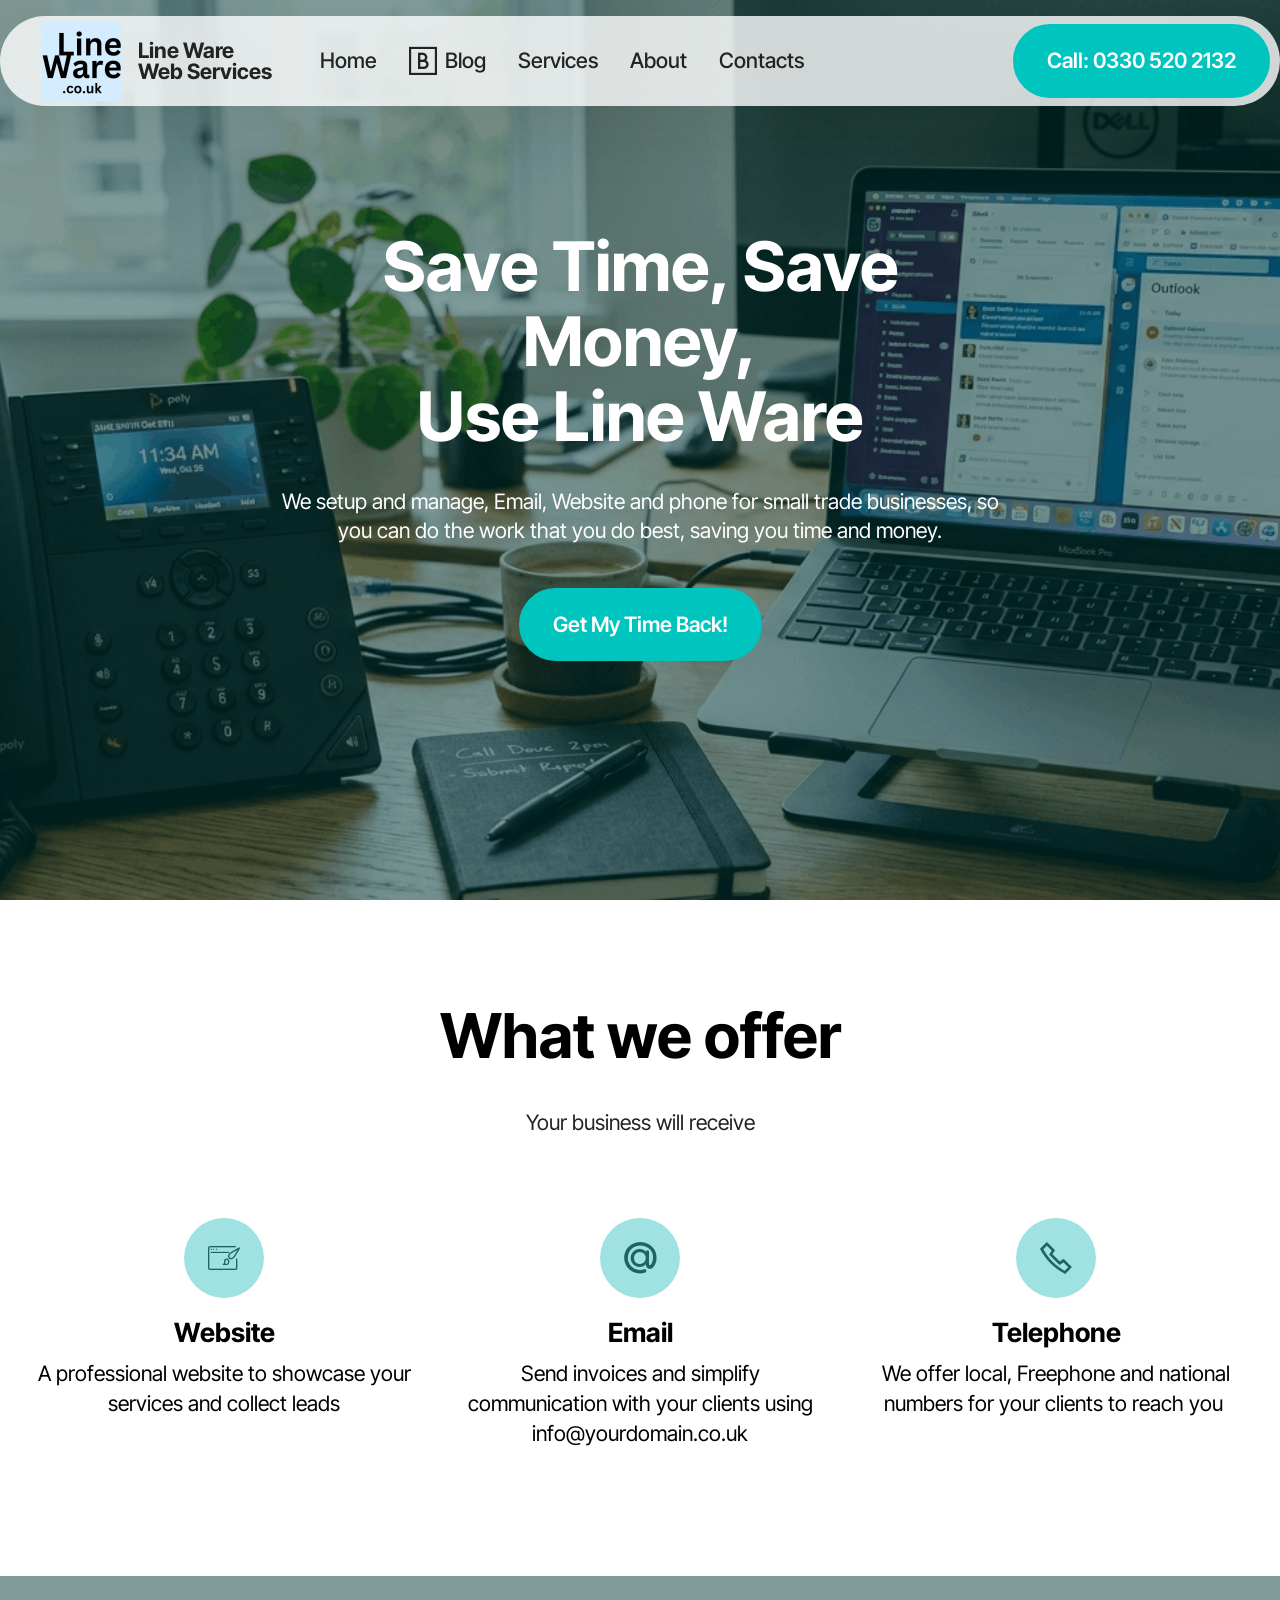
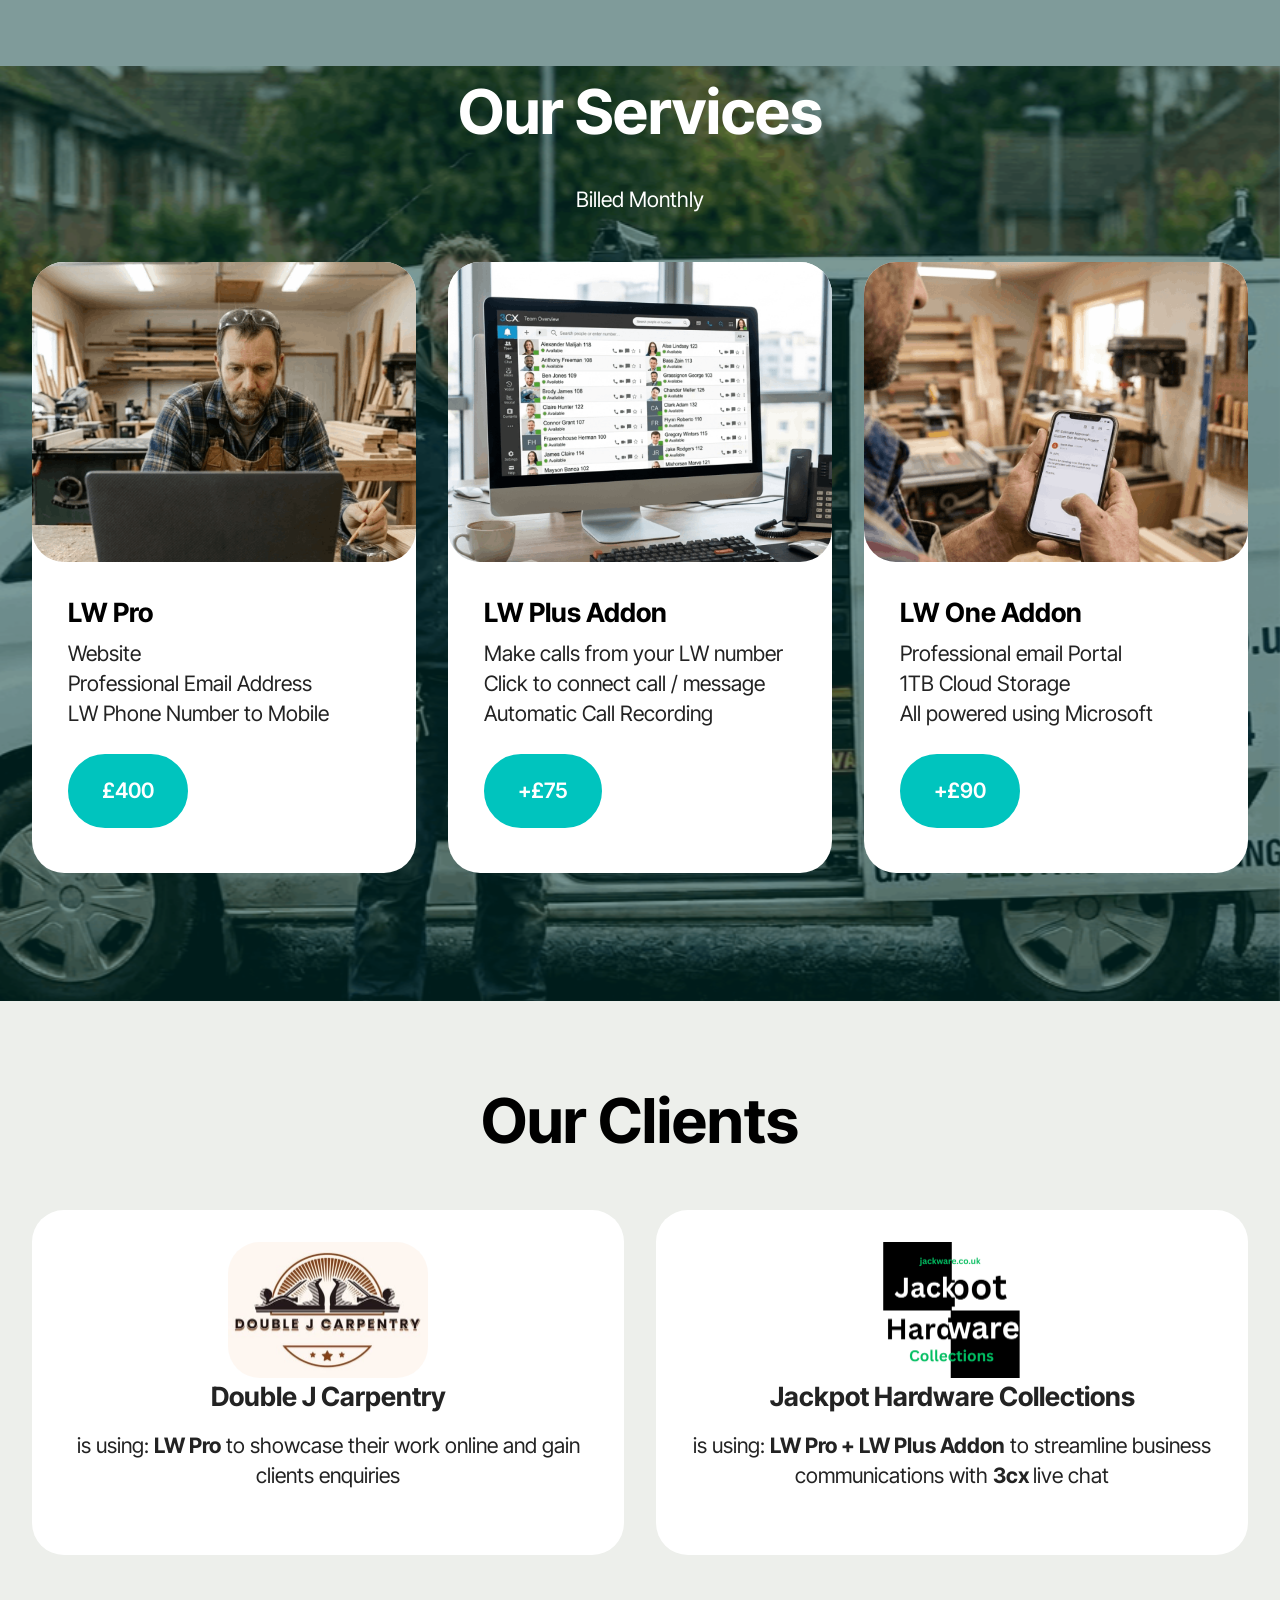
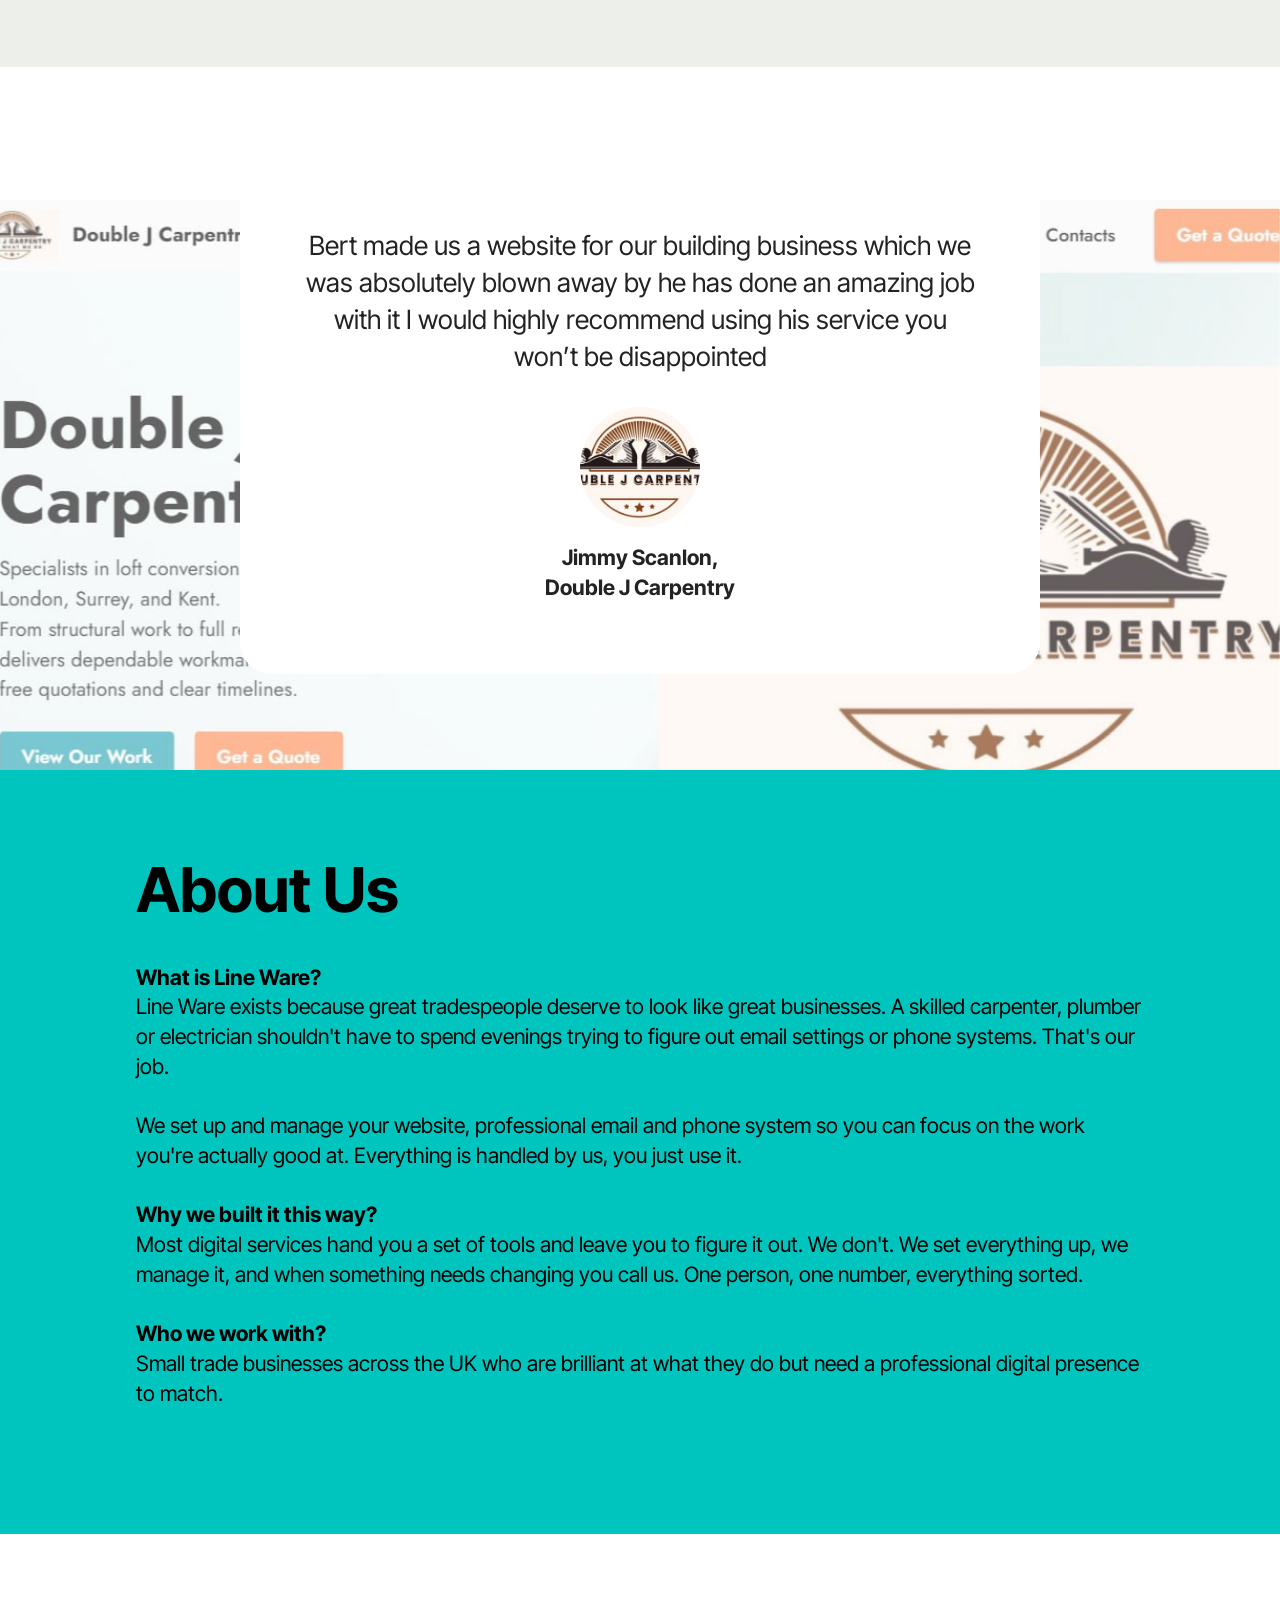
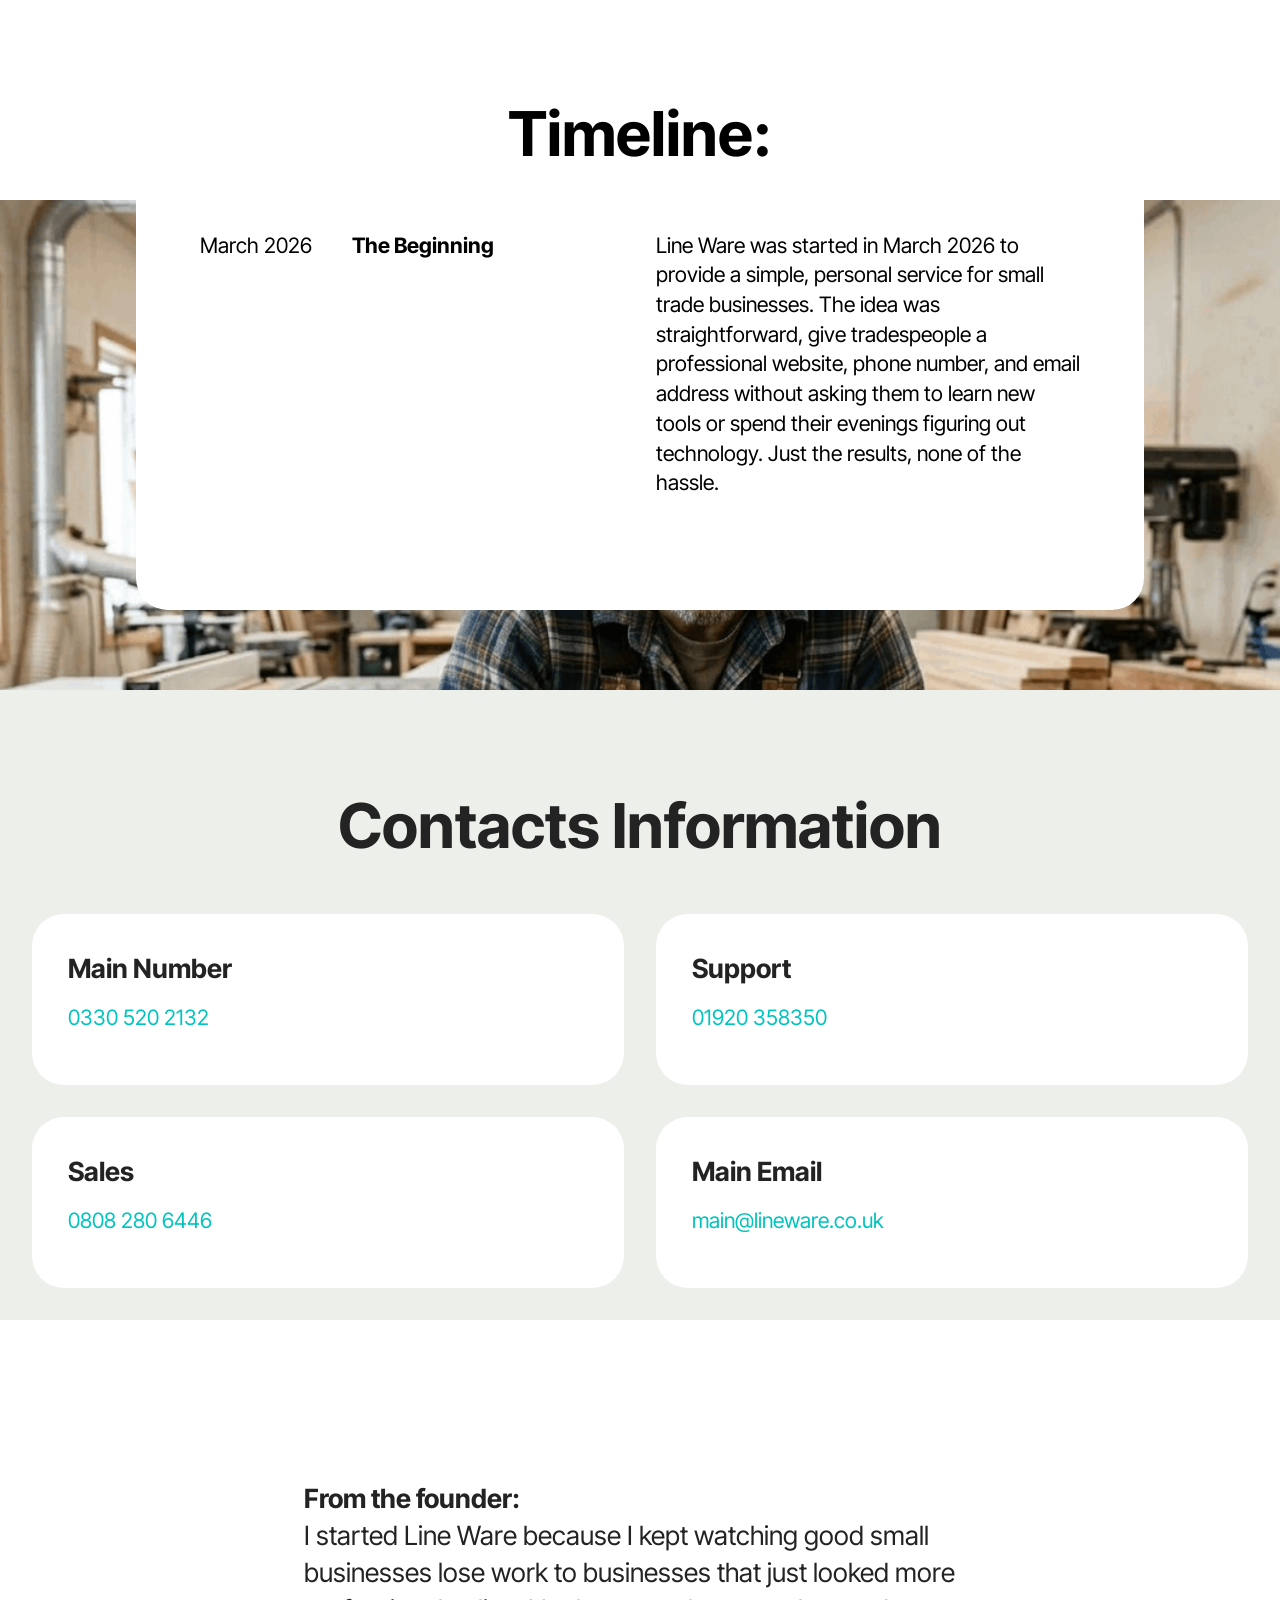
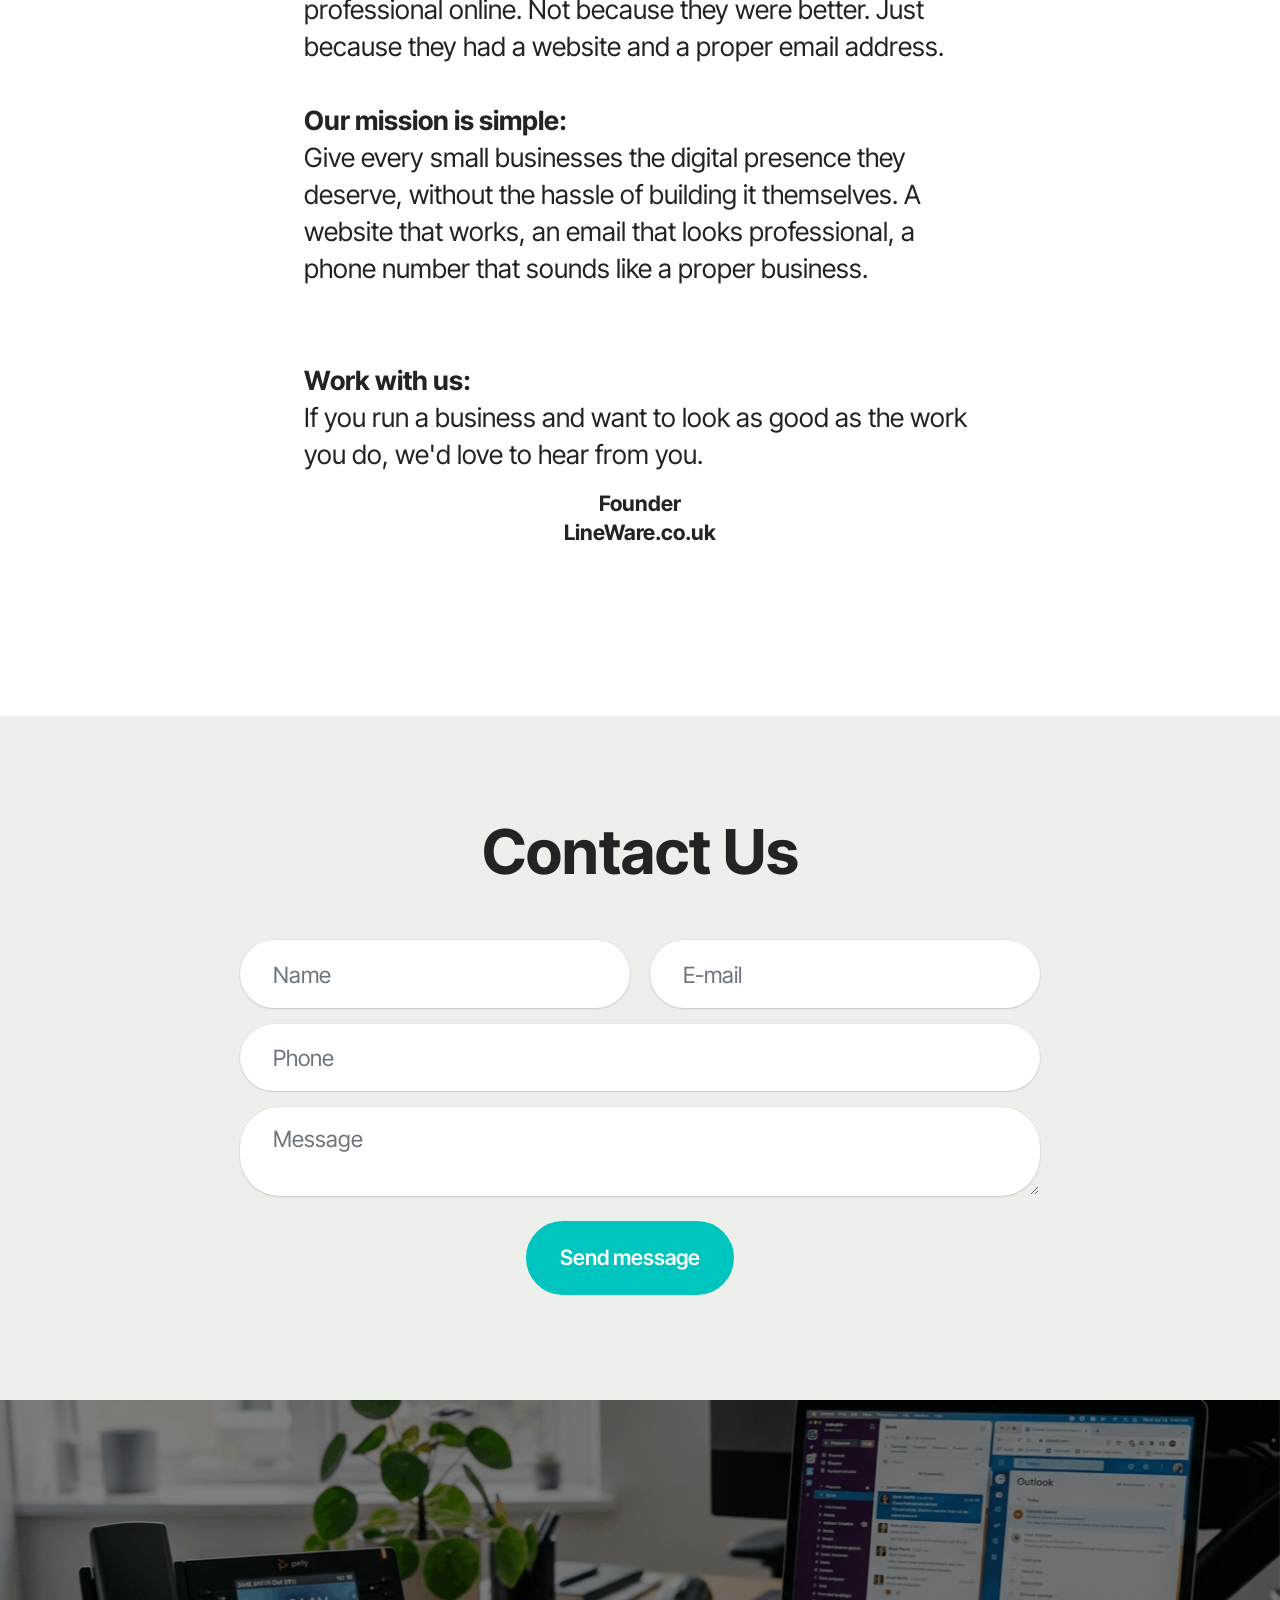
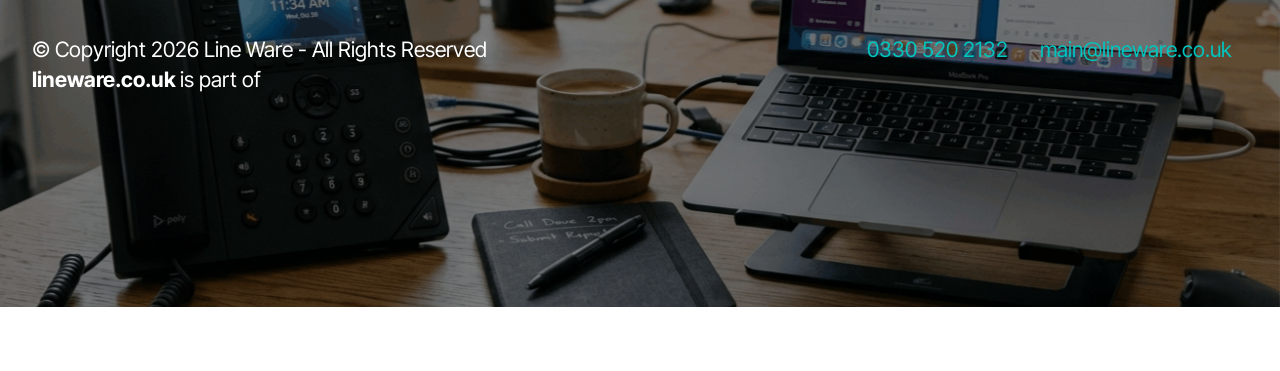
==== index.html @ 186a0165 "c" ====
<!DOCTYPE html>
<html  >
<head>
  <!-- Site made with Mobirise Website Builder v6.0.6, https://mobirise.com -->
  <meta charset="UTF-8">
  <meta http-equiv="X-UA-Compatible" content="IE=edge">
  <meta name="generator" content="Mobirise v6.0.6, mobirise.com">
  <meta name="twitter:card" content="summary_large_image"/>
  <meta name="twitter:image:src" content="assets/images/index-meta.png">
  <meta property="og:image" content="assets/images/index-meta.png">
  <meta name="twitter:title" content="Line Ware | Small Business Website, Email and VoIP Telephone">
  <meta name="viewport" content="width=device-width, initial-scale=1, minimum-scale=1">
  <link rel="shortcut icon" href="assets/images/jackpot20hardware203-160x160.png" type="image/x-icon">
  <meta name="description" content="">
  
  
  <title>Line Ware | Small Business Website, Email and VoIP Telephone</title>
  <link rel="stylesheet" href="assets/web/assets/mobirise-icons2/mobirise2.css">
  <link rel="stylesheet" href="assets/web/assets/mobirise-icons/mobirise-icons.css">
  <link rel="stylesheet" href="assets/bootstrap/css/bootstrap.min.css">
  <link rel="stylesheet" href="assets/bootstrap/css/bootstrap-grid.min.css">
  <link rel="stylesheet" href="assets/bootstrap/css/bootstrap-reboot.min.css">
  <link rel="stylesheet" href="assets/parallax/jarallax.css">
  <link rel="stylesheet" href="assets/animatecss/animate.css">
  <link rel="stylesheet" href="assets/dropdown/css/style.css">
  <link rel="stylesheet" href="assets/socicon/css/styles.css">
  <link rel="stylesheet" href="assets/theme/css/style.css">
  <link rel="preload" href="https://fonts.googleapis.com/css?family=Inter+Tight:100,200,300,400,500,600,700,800,900,100i,200i,300i,400i,500i,600i,700i,800i,900i&display=swap" as="style" onload="this.onload=null;this.rel='stylesheet'">
  <noscript><link rel="stylesheet" href="https://fonts.googleapis.com/css?family=Inter+Tight:100,200,300,400,500,600,700,800,900,100i,200i,300i,400i,500i,600i,700i,800i,900i&display=swap"></noscript>
  <link rel="preload" as="style" href="assets/mobirise/css/mbr-additional.css?v=29T4H8"><link rel="stylesheet" href="assets/mobirise/css/mbr-additional.css?v=29T4H8" type="text/css">

  
  
  
</head>
<body>
  
  <section data-bs-version="5.1" class="menu menu1 cid-vdd0ZykHca" once="menu" id="menu01-2">
	

	<nav class="navbar navbar-dropdown navbar-fixed-top navbar-expand-lg">
		<div class="container">
			<div class="navbar-brand">
				<span class="navbar-logo">
					<a href="index.html">
						<img src="assets/images/jackpot20hardware203-160x160.png" alt="Line Ware Logo" style="height: 5rem;">
					</a>
				</span>
				<span class="navbar-caption-wrap"><a class="navbar-caption text-black text-primary display-4" href="index.html">Line Ware <br>Web Services</a></span>
			</div>
			<button class="navbar-toggler" type="button" data-toggle="collapse" data-bs-toggle="collapse" data-target="#navbarSupportedContent" data-bs-target="#navbarSupportedContent" aria-controls="navbarNavAltMarkup" aria-expanded="false" aria-label="Toggle navigation">
				<div class="hamburger">
					<span></span>
					<span></span>
					<span></span>
					<span></span>
				</div>
			</button>
			<div class="collapse navbar-collapse" id="navbarSupportedContent">
				<ul class="navbar-nav nav-dropdown" data-app-modern-menu="true"><li class="nav-item">
						<a class="nav-link link text-black text-primary display-4" href="index.html">Home</a>
					</li><li class="nav-item"><a class="nav-link link text-black text-primary display-4" href="blog.html"><span class="mobi-mbri mobi-mbri-bootstrap mbr-iconfont mbr-iconfont-btn"></span>Blog</a></li><li class="nav-item"><a class="nav-link link text-black text-primary display-4" href="index.html#features04-g">Services</a></li><li class="nav-item"><a class="nav-link link text-black text-primary display-4" href="index.html#article12-4">About</a></li>
					
					<li class="nav-item">
						<a class="nav-link link text-black text-primary display-4" href="index.html#contacts01-7">Contacts</a>
					</li></ul>
				
				<div class="navbar-buttons mbr-section-btn"><a class="btn btn-warning display-4" href="tel:+443305202132">Call: 0330 520 2132</a></div>
			</div>
		</div>
	</nav>
</section>

<section data-bs-version="5.1" class="header09 startm5 cid-vegf2ZoHhn mbr-fullscreen mbr-parallax-background" id="header09-2k">	
    
	<div class="mbr-overlay" style="opacity: 0.5; background-color: rgb(0, 57, 54);"></div>
	
	<div class="container-fluid">
		<div class="row">
			<div class="content-wrap col-12 col-md-8">
				<h1 class="mbr-section-title mbr-fonts-style mbr-white mb-4 display-1"><strong>Save Time, Save Money, </strong><br><strong>Use Line Ware</strong></h1>
				
				<p class="mbr-fonts-style mbr-text mbr-white mb-4 display-7">
					We setup and manage, Email, Website and phone for small trade businesses, so you can do the work that you do best, saving you time and money.
				</p>
				<div class="mbr-section-btn"><a class="btn btn-warning display-7" href="index.html#contacts01-7">
						Get My Time Back!
					</a></div>
			</div>
		</div>
	</div>
</section>

<section data-bs-version="5.1" class="features10 cid-vdsv1QrUQN" id="features010-f">
  

  
  
  <div class="container">
    <div class="row justify-content-center mb-5">
      <div class="col-12 mb-0 content-head">
        <h3 class="mbr-section-title mbr-fonts-style align-center display-2">
          <strong>What we offer</strong></h3>
        <h5 class="mbr-section-subtitle mbr-fonts-style align-center mb-0 mt-4 display-7">Your business will receive</h5>
      </div>
    </div>
    <div class="row">
      
      <div class="item features-without-image col-12 col-md-6 col-lg-4 active">
        <div class="item-wrapper">
          <div class="card-box align-left">
            <div class="iconfont-wrapper mb-3">
              <span class="mbr-iconfont mbri-website-theme"></span>
            </div>
            <h5 class="card-title mbr-fonts-style display-5">
              <strong>Website</strong></h5>
            <p class="card-text mbr-fonts-style mb-3 display-7">
              A professional website to showcase your services and collect leads</p>
            
          </div>
        </div>
      </div><div class="item features-without-image col-12 col-md-6 col-lg-4">
        <div class="item-wrapper">
          <div class="card-box align-left">
            <div class="iconfont-wrapper mb-3">
              <span class="mbr-iconfont socicon-mailru socicon"></span>
            </div>
            <h5 class="card-title mbr-fonts-style display-5"><strong>Email</strong></h5>
            <p class="card-text mbr-fonts-style mb-3 display-7">Send invoices and simplify <br>communication with your clients using info@yourdomain.co.uk</p>
            
          </div>
        </div>
      </div>
      <div class="item features-without-image col-12 col-md-6 col-lg-4">
        <div class="item-wrapper">
          <div class="card-box align-left">
            <div class="iconfont-wrapper mb-3">
              <span class="mbr-iconfont mobi-mbri-phone mobi-mbri"></span>
            </div>
            <h5 class="card-title mbr-fonts-style display-5"><strong>Telephone</strong></h5>
            <p class="card-text mbr-fonts-style mb-3 display-7">We offer local, Freephone and national numbers for your clients to reach you&nbsp;</p>
            
          </div>
        </div>
      </div>
    </div>
  </div>
</section>

<section data-bs-version="5.1" class="features4 start cid-vdAxlkXrCG mbr-parallax-background" id="features04-g">
	
	<div class="mbr-overlay"></div>
	<div class="container">
		<div class="row justify-content-center">
			<div class="col-12 content-head">
				<div class="mbr-section-head mb-5">
					<h4 class="mbr-section-title mbr-fonts-style align-center mb-0 display-2">
						<strong>Our Services</strong></h4>
					<h5 class="mbr-section-subtitle mbr-fonts-style align-center mb-0 mt-4 display-7">
						Billed Monthly</h5>
					
				</div>
			</div>
		</div>
		<div class="row">
			<div class="item features-image col-12 col-md-6 col-lg-4">
				<div class="item-wrapper">
					<div class="item-img">
						<img src="assets/images/gemini-generated-image-94ryti94ryti94ry-816x389.png" alt="LW Pro">
					</div>
					<div class="item-content">
						<h5 class="item-title mbr-fonts-style display-5"><strong>LW Pro</strong><strong><br></strong></h5>
						<p class="mbr-text mbr-fonts-style display-7">Website<br>Professional Email Address<br>LW Phone Number to Mobile</p>
						<div class="mbr-section-btn item-footer"><a href="what-line-ware-can-do-for-trade.html" class="btn item-btn btn-warning display-7">£400</a></div>
					</div>

				</div>
			</div>
			<div class="item features-image col-12 col-md-6 col-lg-4">
				<div class="item-wrapper">
					<div class="item-img">
						<img src="assets/images/gemini-generated-image-uhqjucuhqjucuhqj-816x441.png" alt="LW Plus Addon">
					</div>
					<div class="item-content">
						<h5 class="item-title mbr-fonts-style display-5"><strong>LW Plus Addon</strong></h5>
						<p class="mbr-text mbr-fonts-style display-7">Make calls from your LW number<br>Click to connect call / message<br>Automatic Call Recording</p>
						<div class="mbr-section-btn item-footer"><a href="what-line-ware-can-do-for-trade.html" class="btn item-btn btn-warning display-7">+£75</a></div>
					</div>
				</div>
			</div>
			<div class="item features-image col-12 col-md-6 col-lg-4">
				<div class="item-wrapper">
					<div class="item-img">
						<img src="assets/images/gemini-generated-image-mpckaympckaympck-816x386.png" alt="LW One Addon">
					</div>
					<div class="item-content">
						<h5 class="item-title mbr-fonts-style display-5"><strong>LW One Addon</strong></h5>
						<p class="mbr-text mbr-fonts-style display-7">Professional email Portal<br>1TB Cloud Storage <br>All powered using Microsoft&nbsp;</p>
						<div class="mbr-section-btn item-footer"><a href="what-line-ware-can-do-for-trade.html" class="btn item-btn btn-warning display-7">+£90</a></div>
					</div>
				</div>
			</div>
		</div>
	</div>
</section>

<section data-bs-version="5.1" class="clients3 cid-vdHmkEEQAm" id="clients03-p">
  

  
  
  <div class="container">
    <div class="row justify-content-center">
      <div class="col-12 content-head">
        <div class="mb-5">
          <h5 class="mbr-section-title mbr-fonts-style mb-0 display-2">
            <strong>Our Clients</strong>
          </h5>
          <div class="col-12">
            
          </div>
        </div>
      </div>
    </div>
    <div class="row">
      
      <div class="item features-without-image col-12 col-lg-6 active">
        <div class="item-wrapper">
          <div class="img-wrapper">
            <a href="https://doublejcarpentry.co.uk"><img src="assets/images/e1c928b92754c45664c3d3ea4e9c6b3ctplv-tiktokx-cropcenter-1080-400x273.jpg" alt="Double J Carpentry"></a>
          </div>
          <div class="card-box align-center">
            
            <h5 class="card-title mbr-fonts-style mb-3 display-5"><strong>Double J Carpentry</strong><strong><br></strong></h5>
            <p class="mbr-text mbr-fonts-style mb-4 display-7">
              is using:&nbsp;<strong>LW Pro</strong>&nbsp;to showcase their work online and gain clients enquiries</p>
            
          </div>
        </div>
      </div><div class="item features-without-image col-12 col-lg-6">
        <div class="item-wrapper">
          <div class="img-wrapper">
            <a href="https://jackware.co.uk"><img src="assets/images/jackpothardware-logoforlineware-400x273.png" alt="Jackpot Hardware Logo" data-slide-to="1" data-bs-slide-to="2"></a>
          </div>
          <div class="card-box align-center">
            
            <h5 class="card-title mbr-fonts-style mb-3 display-5">
              <strong>Jackpot Hardware Collections</strong></h5>
            <p class="mbr-text mbr-fonts-style mb-4 display-7">is using: <strong>LW Pro + LW Plus Addon</strong> to streamline business communications with <strong>3cx </strong>live chat<br></p>
            
          </div>
        </div>
      </div>
      
    </div>
  </div>
</section>

<section data-bs-version="5.1" class="people06 cid-vegqS75thY mbr-parallax-background" id="people06-2m">   
    

    
    <div class="mbr-overlay" style="opacity: 0.3; background-color: rgb(255, 255, 255);"></div>
    <div class="container">
        <div class="row justify-content-center">
            <div class="card col-12 col-md-12 col-lg-8">
                <div class="card-wrapper">
                    <div class="card-box align-center">
                        <p class="card-text mbr-fonts-style display-5">
                        Bert made us a website for our building business which we was absolutely blown away by he has done an amazing job with it I would highly recommend using his service you won’t be disappointed
                        </p>
                        <div class="img-wrapper mt-4 justify-content-center">
                            <a href="https://doubllejcarpentry.co.uk"><img src="assets/images/e1c928b92754c45664c3d3ea4e9c6b3ctplv-tiktokx-cropcenter-1080-400x273.jpg" alt="" data-slide-to="0" data-bs-slide-to="0"></a>
                        </div>
                        <p class="card-title mbr-fonts-style mt-3 display-7"><strong>Jimmy Scanlon,</strong><br><strong>Double J Carpentry</strong></p>
                    </div>
                </div>
            </div>
        </div>
    </div>
</section>

<section data-bs-version="5.1" class="article12 cid-vddvM3TTA2" id="article12-4">    
    
    <div class="container">
        <div class="row justify-content-center">
            <div class="col-md-12 col-lg-10">
                <h3 class="mbr-section-title mbr-fonts-style mb-4 mt-0 display-2">
                <strong>About Us</strong></h3>
                
                <p class="mbr-text mbr-fonts-style display-7"><strong>What is Line Ware?</strong><br>Line Ware exists because great tradespeople deserve to look like great businesses. A skilled carpenter, plumber or electrician shouldn't have to spend evenings trying to figure out email settings or phone systems. That's our job.<br><br>We set up and manage your website, professional email and phone system so you can focus on the work you're actually good at. Everything is handled by us, you just use it.<strong><br></strong><br><strong>Why we built it this way?</strong><br>Most digital services hand you a set of tools and leave you to figure it out. We don't. We set everything up, we manage it, and when something needs changing you call us. One person, one number, everything sorted.<br><br><strong>Who we work with?</strong><br>Small trade businesses across the UK who are brilliant at what they do but need a professional digital presence to match.<br><br></p>
            </div>
        </div>
    </div>
</section>

<section data-bs-version="5.1" class="timeline04 cid-ve1wQpOjj4 mbr-parallax-background" id="timeline04-2c">
  

  
  
  <div class="container">
    <div class="row justify-content-center">
      <div class="card col-md-12 col-lg-10">
        <div class="card-wrapper">
          <div class="row justify-content-center">
            <div class="col-12 mb-5 content-head">
              <h3 class="card-title mbr-fonts-style mbr-white mt-3 display-2">
                <strong>Timeline:</strong>
              </h3>
              
            </div>
          </div>
          <div class="card-box">
            
            
            <div class="row justify-content-center item features-without-image mb-5 active">
              <div class="col-12 col-lg-2">
                <h5 class="mbr-card-title mbr-fonts-style mt-0 mb-3 display-7">March 2026</h5>
              </div>
              <div class="col-12 col-lg-4">
                <h6 class="mbr-card-subtitle mbr-fonts-style mt-0 mb-3 display-7">
                  <strong>The Beginning</strong></h6>
              </div>
              <div class="col-md-12 col-lg item-wrapper">
                <p class="mbr-text mbr-fonts-style mt-0 mb-0 display-7">
                  Line Ware was started in March 2026 to provide a simple, personal service for small trade businesses. The idea was straightforward, give tradespeople a professional website, phone number, and email address without asking them to learn new tools or spend their evenings figuring out technology. Just the results, none of the hassle.
                </p>
              </div>
            </div>
          </div>
        </div>
      </div>
    </div>
  </div>
</section>

<section data-bs-version="5.1" class="contacts01 cid-vddPhBMyEW" id="contacts01-7">
    

    
    
    <div class="container">
        <div class="row justify-content-center">
            <div class="col-12 content-head">
                <div class="mbr-section-head mb-5">
                    <h3 class="mbr-section-title mbr-fonts-style align-center mb-0 display-2">
                        <strong>Contacts Information</strong></h3>
                    
                </div>
            </div>
        </div>
        <div class="row">
            <div class="item features-without-image col-12 col-md-6 active">
                <div class="item-wrapper">
                    <div class="text-wrapper">
                        <h6 class="card-title mbr-fonts-style mb-3 display-5">
                            <strong>Main Number</strong></h6>
                        <p class="mbr-text mbr-fonts-style display-7"><a href="tel:+443305202132" class="text-warning">0330 520 2132</a></p>
                    </div>
                </div>
            </div><div class="item features-without-image col-12 col-md-6">
                <div class="item-wrapper">
                    <div class="text-wrapper">
                        <h6 class="card-title mbr-fonts-style mb-3 display-5">
                            <strong>Support</strong></h6>
                        <p class="mbr-text mbr-fonts-style display-7"><a href="tel:+441920358350" class="text-warning">01920 358350</a></p>
                    </div>
                </div>
            </div><div class="item features-without-image col-12 col-md-6">
                <div class="item-wrapper">
                    <div class="text-wrapper">
                        <h6 class="card-title mbr-fonts-style mb-3 display-5">
                            <strong>Sales</strong></h6>
                        <p class="mbr-text mbr-fonts-style display-7"><a href="tel:+448082806446" class="text-warning">0808 280 6446</a></p>
                    </div>
                </div>
            </div><div class="item features-without-image col-12 col-md-6">
                <div class="item-wrapper">
                    <div class="text-wrapper">
                        <h6 class="card-title mbr-fonts-style mb-3 display-5"><strong>Main Email&nbsp;</strong></h6>
                        <p class="mbr-text mbr-fonts-style display-7"><a href="mailto:main@lineware.co.uk" class="text-warning">main@lineware.co.uk</a><br></p>
                    </div>
                </div>
            </div>
            
            
            
        </div>
    </div>
</section>

<section data-bs-version="5.1" class="people06 cid-vdh8Wtnyc4" data-bg-video="https://vimeo.com/428046504" id="people06-d">   
    

    <div class="mbr-fallback-image disabled"></div>
    
    <div class="container">
        <div class="row justify-content-center">
            <div class="card col-12 col-md-12 col-lg-8">
                <div class="card-wrapper">
                    <div class="card-box align-center">
                        <p class="card-text mbr-fonts-style display-5"><strong>From the founder:</strong><br>I started Line Ware because I kept watching good small businesses lose work to businesses that just looked more professional online. Not because they were better. Just because they had a website and a proper email address.<br><br><strong>Our mission is simple:</strong><br>Give every small businesses the digital presence they deserve, without the hassle of building it themselves. A website that works, an email that looks professional, a phone number that sounds like a proper business.<br><strong><br></strong><br><strong>Work with us:</strong><br>If you run a business and want to look as good as the work you do, we'd love to hear from you.</p>
                        
                        <p class="card-title mbr-fonts-style mt-3 display-7"><strong>Founder</strong><br><strong>LineWare.co.uk</strong></p>
                    </div>
                </div>
            </div>
        </div>
    </div>
</section>

<section data-bs-version="5.1" class="form5 cid-vddMjXnlhv" id="form02-6">
    
    
    <div class="container">
        <div class="row justify-content-center">
            <div class="col-12 content-head">
                <div class="mbr-section-head mb-5">
                    <h3 class="mbr-section-title mbr-fonts-style align-center mb-0 display-2">
                        <strong>Contact Us</strong></h3>
                    
                </div>
            </div>
        </div>
        <div class="row justify-content-center">
            <div class="col-lg-8 mx-auto mbr-form" data-form-type="formoid">
                <form action="https://mobirise.eu/" method="POST" class="mbr-form form-with-styler" data-form-title="Form Name"><input type="hidden" name="email" data-form-email="true" value="uZsDiIX1hWwHBq0gFdZIL5gq5ZpuUHpW8ZOOZEwiEabeK1HPDESYDA5FLUvS+lUHmEJ7eio3dGCoHctkulN9ky/MVVaMKnGvs3DP2NmmRiONdLRYU+qV8ZSXWWu6FT6A">
                    <div class="row">
                        <div hidden="hidden" data-form-alert="" class="alert alert-success col-12">Thanks for filling out the form!</div>
                        <div hidden="hidden" data-form-alert-danger="" class="alert alert-danger col-12">
                            Oops...! some problem!
                        </div>
                    </div>
                    <div class="dragArea row">
                        <div class="col-md col-sm-12 form-group mb-3" data-for="name">
                            <input type="text" name="name" placeholder="Name" data-form-field="name" class="form-control" value="" id="name-form02-6">
                        </div>
                        <div class="col-md col-sm-12 form-group mb-3" data-for="email">
                            <input type="email" name="email" placeholder="E-mail" data-form-field="email" class="form-control" value="" id="email-form02-6">
                        </div>
                        <div class="col-12 form-group mb-3" data-for="phone">
                            <input type="tel" name="phone" placeholder="Phone" data-form-field="phone" class="form-control" value="" id="phone-form02-6">
                        </div>
                        <div class="col-12 form-group mb-3" data-for="textarea">
                            <textarea name="textarea" placeholder="Message" data-form-field="textarea" class="form-control" id="textarea-form02-6"></textarea>
                        </div>
                        <div class="col-lg-12 col-md-12 col-sm-12 align-center mbr-section-btn"><button type="submit" class="btn btn-warning display-7">Send message</button></div>
                    </div>
                </form>
            </div>
        </div>
    </div>
</section>

<section data-bs-version="5.1" class="footer2 cid-vdruQiumK5 mbr-parallax-background" once="footers" id="footer02-e">
    

    
    <div class="mbr-overlay" style="opacity: 0.5; background-color: rgb(0, 0, 0);">
    </div>

    <div class="container">
        <div class="row">
            <div class="col-12 col-lg-6 center mt-2 mb-3">
                <p class="mbr-fonts-style copyright mb-0 display-7">
                    <br><br><br><br><br><br>© Copyright 2026 Line Ware - All Rights Reserved<br><strong>lineware.co.uk </strong>is part of&nbsp;<br><br><br><br><br><br></p>
            </div>
            <div class="col-12 col-lg-6 center">
                <div class="row-links mt-2 mb-3">
                    <ul class="row-links-soc">
                        
                        
                        
                        
                    <li class="row-links-soc-item mbr-fonts-style display-7"><a href="tel:+443305202132" class="text-warning text-primary">0330 520 2132</a></li><li class="row-links-soc-item mbr-fonts-style display-7"><a href="mailto:main@lineware.co.uk" class="text-warning text-primary">main@lineware.co.uk</a></li></ul>
                </div>
            </div>
        </div>
    </div>
</section><section class="display-7" style="padding: 0;align-items: center;justify-content: center;flex-wrap: wrap;    align-content: center;display: flex;position: relative;height: 4rem;"><a href="https://mobiri.se/" style="flex: 1 1;height: 4rem;position: absolute;width: 100%;z-index: 1;"><img alt="" style="height: 4rem;" src="[data-uri]"></a><p style="margin: 0;text-align: center;" class="display-7">&#8204;</p><a style="z-index:1" href="https://mobirise.com/builder/no-code-website-builder.html">No Code Website Builder</a></section><script src="assets/bootstrap/js/bootstrap.bundle.min.js"></script>  <script src="assets/parallax/jarallax.js"></script>  <script src="assets/smoothscroll/smooth-scroll.js"></script>  <script src="assets/ytplayer/index.js"></script>  <script src="assets/dropdown/js/navbar-dropdown.js"></script>  <script src="assets/vimeoplayer/player.js"></script>  <script src="assets/theme/js/script.js"></script>  <script src="assets/formoid/formoid.min.js"></script>  
  
  
 <div id="scrollToTop" class="scrollToTop mbr-arrow-up"><a style="text-align: center;"><i class="mbr-arrow-up-icon mbr-arrow-up-icon-cm cm-icon cm-icon-smallarrow-up"></i></a></div>
    <input name="animation" type="hidden">
  </body>
</html>
---- assets/web/assets/mobirise-icons2/mobirise2.css ----
@font-face {
  font-family: 'Moririse2';
  font-display: swap;
  src:  url('mobirise2.eot?f2bix4');
  src:  url('mobirise2.eot?f2bix4#iefix') format('embedded-opentype'),
    url('mobirise2.ttf?f2bix4') format('truetype'),
    url('mobirise2.woff?f2bix4') format('woff'),
    url('mobirise2.svg?f2bix4#mobirise2') format('svg');
  font-weight: normal;
  font-style: normal;
}

[class^="mobi-"], [class*=" mobi-"] {
  /* use !important to prevent issues with browser extensions that change fonts */
  font-family: 'Moririse2' !important;
  speak: none;
  font-style: normal;
  font-weight: normal;
  font-variant: normal;
  text-transform: none;
  line-height: 1;

  /* Better Font Rendering =========== */
  -webkit-font-smoothing: antialiased;
  -moz-osx-font-smoothing: grayscale;
}

.mobi-mbri-add-submenu:before {
  content: "\e900";
}
.mobi-mbri-alert:before {
  content: "\e901";
}
.mobi-mbri-align-center:before {
  content: "\e902";
}
.mobi-mbri-align-justify:before {
  content: "\e903";
}
.mobi-mbri-align-left:before {
  content: "\e904";
}
.mobi-mbri-align-right:before {
  content: "\e905";
}
.mobi-mbri-android:before {
  content: "\e906";
}
.mobi-mbri-apple:before {
  content: "\e907";
}
.mobi-mbri-arrow-down:before {
  content: "\e908";
}
.mobi-mbri-arrow-next:before {
  content: "\e909";
}
.mobi-mbri-arrow-prev:before {
  content: "\e90a";
}
.mobi-mbri-arrow-up:before {
  content: "\e90b";
}
.mobi-mbri-bold:before {
  content: "\e90c";
}
.mobi-mbri-bookmark:before {
  content: "\e90d";
}
.mobi-mbri-bootstrap:before {
  content: "\e90e";
}
.mobi-mbri-briefcase:before {
  content: "\e90f";
}
.mobi-mbri-browse:before {
  content: "\e910";
}
.mobi-mbri-bulleted-list:before {
  content: "\e911";
}
.mobi-mbri-calendar:before {
  content: "\e912";
}
.mobi-mbri-camera:before {
  content: "\e913";
}
.mobi-mbri-cart-add:before {
  content: "\e914";
}
.mobi-mbri-cart-full:before {
  content: "\e915";
}
.mobi-mbri-cash:before {
  content: "\e916";
}
.mobi-mbri-change-style:before {
  content: "\e917";
}
.mobi-mbri-chat:before {
  content: "\e918";
}
.mobi-mbri-clock:before {
  content: "\e919";
}
.mobi-mbri-close:before {
  content: "\e91a";
}
.mobi-mbri-cloud:before {
  content: "\e91b";
}
.mobi-mbri-code:before {
  content: "\e91c";
}
.mobi-mbri-contact-form:before {
  content: "\e91d";
}
.mobi-mbri-credit-card:before {
  content: "\e91e";
}
.mobi-mbri-cursor-click:before {
  content: "\e91f";
}
.mobi-mbri-cust-feedback:before {
  content: "\e920";
}
.mobi-mbri-database:before {
  content: "\e921";
}
.mobi-mbri-delivery:before {
  content: "\e922";
}
.mobi-mbri-desktop:before {
  content: "\e923";
}
.mobi-mbri-devices:before {
  content: "\e924";
}
.mobi-mbri-down:before {
  content: "\e925";
}
.mobi-mbri-download-2:before {
  content: "\e926";
}
.mobi-mbri-download:before {
  content: "\e927";
}
.mobi-mbri-drag-n-drop-2:before {
  content: "\e928";
}
.mobi-mbri-drag-n-drop:before {
  content: "\e929";
}
.mobi-mbri-edit-2:before {
  content: "\e92a";
}
.mobi-mbri-edit:before {
  content: "\e92b";
}
.mobi-mbri-error:before {
  content: "\e92c";
}
.mobi-mbri-extension:before {
  content: "\e92d";
}
.mobi-mbri-features:before {
  content: "\e92e";
}
.mobi-mbri-file:before {
  content: "\e92f";
}
.mobi-mbri-flag:before {
  content: "\e930";
}
.mobi-mbri-folder:before {
  content: "\e931";
}
.mobi-mbri-gift:before {
  content: "\e932";
}
.mobi-mbri-github:before {
  content: "\e933";
}
.mobi-mbri-globe-2:before {
  content: "\e934";
}
.mobi-mbri-globe:before {
  content: "\e935";
}
.mobi-mbri-growing-chart:before {
  content: "\e936";
}
.mobi-mbri-hearth:before {
  content: "\e937";
}
.mobi-mbri-help:before {
  content: "\e938";
}
.mobi-mbri-home:before {
  content: "\e939";
}
.mobi-mbri-hot-cup:before {
  content: "\e93a";
}
.mobi-mbri-idea:before {
  content: "\e93b";
}
.mobi-mbri-image-gallery:before {
  content: "\e93c";
}
.mobi-mbri-image-slider:before {
  content: "\e93d";
}
.mobi-mbri-info:before {
  content: "\e93e";
}
.mobi-mbri-italic:before {
  content: "\e93f";
}
.mobi-mbri-key:before {
  content: "\e940";
}
.mobi-mbri-laptop:before {
  content: "\e941";
}
.mobi-mbri-layers:before {
  content: "\e942";
}
.mobi-mbri-left-right:before {
  content: "\e943";
}
.mobi-mbri-left:before {
  content: "\e944";
}
.mobi-mbri-letter:before {
  content: "\e945";
}
.mobi-mbri-like:before {
  content: "\e946";
}
.mobi-mbri-link:before {
  content: "\e947";
}
.mobi-mbri-lock:before {
  content: "\e948";
}
.mobi-mbri-login:before {
  content: "\e949";
}
.mobi-mbri-logout:before {
  content: "\e94a";
}
.mobi-mbri-magic-stick:before {
  content: "\e94b";
}
.mobi-mbri-map-pin:before {
  content: "\e94c";
}
.mobi-mbri-menu:before {
  content: "\e94d";
}
.mobi-mbri-mobile-2:before {
  content: "\e94e";
}
.mobi-mbri-mobile-horizontal:before {
  content: "\e94f";
}
.mobi-mbri-mobile:before {
  content: "\e950";
}
.mobi-mbri-mobirise:before {
  content: "\e951";
}
.mobi-mbri-more-horizontal:before {
  content: "\e952";
}
.mobi-mbri-more-vertical:before {
  content: "\e953";
}
.mobi-mbri-music:before {
  content: "\e954";
}
.mobi-mbri-new-file:before {
  content: "\e955";
}
.mobi-mbri-numbered-list:before {
  content: "\e956";
}
.mobi-mbri-opened-folder:before {
  content: "\e957";
}
.mobi-mbri-pages:before {
  content: "\e958";
}
.mobi-mbri-paper-plane:before {
  content: "\e959";
}
.mobi-mbri-paperclip:before {
  content: "\e95a";
}
.mobi-mbri-phone:before {
  content: "\e95b";
}
.mobi-mbri-photo:before {
  content: "\e95c";
}
.mobi-mbri-photos:before {
  content: "\e95d";
}
.mobi-mbri-pin:before {
  content: "\e95e";
}
.mobi-mbri-play:before {
  content: "\e95f";
}
.mobi-mbri-plus:before {
  content: "\e960";
}
.mobi-mbri-preview:before {
  content: "\e961";
}
.mobi-mbri-print:before {
  content: "\e962";
}
.mobi-mbri-protect:before {
  content: "\e963";
}
.mobi-mbri-question:before {
  content: "\e964";
}
.mobi-mbri-quote-left:before {
  content: "\e965";
}
.mobi-mbri-quote-right:before {
  content: "\e966";
}
.mobi-mbri-redo:before {
  content: "\e967";
}
.mobi-mbri-refresh:before {
  content: "\e968";
}
.mobi-mbri-responsive-2:before {
  content: "\e969";
}
.mobi-mbri-responsive:before {
  content: "\e96a";
}
.mobi-mbri-right:before {
  content: "\e96b";
}
.mobi-mbri-rocket:before {
  content: "\e96c";
}
.mobi-mbri-sad-face:before {
  content: "\e96d";
}
.mobi-mbri-sale:before {
  content: "\e96e";
}
.mobi-mbri-save:before {
  content: "\e96f";
}
.mobi-mbri-search:before {
  content: "\e970";
}
.mobi-mbri-setting-2:before {
  content: "\e971";
}
.mobi-mbri-setting-3:before {
  content: "\e972";
}
.mobi-mbri-setting:before {
  content: "\e973";
}
.mobi-mbri-share:before {
  content: "\e974";
}
.mobi-mbri-shopping-bag:before {
  content: "\e975";
}
.mobi-mbri-shopping-basket:before {
  content: "\e976";
}
.mobi-mbri-shopping-cart:before {
  content: "\e977";
}
.mobi-mbri-sites:before {
  content: "\e978";
}
.mobi-mbri-smile-face:before {
  content: "\e979";
}
.mobi-mbri-speed:before {
  content: "\e97a";
}
.mobi-mbri-star:before {
  content: "\e97b";
}
.mobi-mbri-success:before {
  content: "\e97c";
}
.mobi-mbri-sun:before {
  content: "\e97d";
}
.mobi-mbri-sun2:before {
  content: "\e97e";
}
.mobi-mbri-tablet-vertical:before {
  content: "\e97f";
}
.mobi-mbri-tablet:before {
  content: "\e980";
}
.mobi-mbri-target:before {
  content: "\e981";
}
.mobi-mbri-timer:before {
  content: "\e982";
}
.mobi-mbri-to-ftp:before {
  content: "\e983";
}
.mobi-mbri-to-local-drive:before {
  content: "\e984";
}
.mobi-mbri-touch-swipe:before {
  content: "\e985";
}
.mobi-mbri-touch:before {
  content: "\e986";
}
.mobi-mbri-trash:before {
  content: "\e987";
}
.mobi-mbri-underline:before {
  content: "\e988";
}
.mobi-mbri-undo:before {
  content: "\e989";
}
.mobi-mbri-unlink:before {
  content: "\e98a";
}
.mobi-mbri-unlock:before {
  content: "\e98b";
}
.mobi-mbri-up-down:before {
  content: "\e98c";
}
.mobi-mbri-up:before {
  content: "\e98d";
}
.mobi-mbri-update:before {
  content: "\e98e";
}
.mobi-mbri-upload-2:before {
  content: "\e98f";
}
.mobi-mbri-upload:before {
  content: "\e990";
}
.mobi-mbri-user-2:before {
  content: "\e991";
}
.mobi-mbri-user:before {
  content: "\e992";
}
.mobi-mbri-users:before {
  content: "\e993";
}
.mobi-mbri-video-play:before {
  content: "\e994";
}
.mobi-mbri-video:before {
  content: "\e995";
}
.mobi-mbri-watch:before {
  content: "\e996";
}
.mobi-mbri-website-theme-2:before {
  content: "\e997";
}
.mobi-mbri-website-theme:before {
  content: "\e998";
}
.mobi-mbri-wifi:before {
  content: "\e999";
}
.mobi-mbri-windows:before {
  content: "\e99a";
}
.mobi-mbri-zoom-in:before {
  content: "\e99b";
}
.mobi-mbri-zoom-out:before {
  content: "\e99c";
}
---- assets/web/assets/mobirise-icons/mobirise-icons.css ----
@font-face {
  font-family: 'MobiriseIcons';
  src:  url('mobirise-icons.eot?spat4u');
  src:  url('mobirise-icons.eot?spat4u#iefix') format('embedded-opentype'),
    url('mobirise-icons.ttf?spat4u') format('truetype'),
    url('mobirise-icons.woff?spat4u') format('woff'),
    url('mobirise-icons.svg?spat4u#MobiriseIcons') format('svg');
  font-weight: normal;
  font-style: normal;
  font-display: swap;
}

[class^="mbri-"], [class*=" mbri-"] {
  /* use !important to prevent issues with browser extensions that change fonts */
  font-family: MobiriseIcons !important;
  speak: none;
  font-style: normal;
  font-weight: normal;
  font-variant: normal;
  text-transform: none;
  line-height: 1;

  /* Better Font Rendering =========== */
  -webkit-font-smoothing: antialiased;
  -moz-osx-font-smoothing: grayscale;
}

.mbri-add-submenu:before {
  content: "\e900";
}
.mbri-alert:before {
  content: "\e901";
}
.mbri-align-center:before {
  content: "\e902";
}
.mbri-align-justify:before {
  content: "\e903";
}
.mbri-align-left:before {
  content: "\e904";
}
.mbri-align-right:before {
  content: "\e905";
}
.mbri-android:before {
  content: "\e906";
}
.mbri-apple:before {
  content: "\e907";
}
.mbri-arrow-down:before {
  content: "\e908";
}
.mbri-arrow-next:before {
  content: "\e909";
}
.mbri-arrow-prev:before {
  content: "\e90a";
}
.mbri-arrow-up:before {
  content: "\e90b";
}
.mbri-bold:before {
  content: "\e90c";
}
.mbri-bookmark:before {
  content: "\e90d";
}
.mbri-bootstrap:before {
  content: "\e90e";
}
.mbri-briefcase:before {
  content: "\e90f";
}
.mbri-browse:before {
  content: "\e910";
}
.mbri-bulleted-list:before {
  content: "\e911";
}
.mbri-calendar:before {
  content: "\e912";
}
.mbri-camera:before {
  content: "\e913";
}
.mbri-cart-add:before {
  content: "\e914";
}
.mbri-cart-full:before {
  content: "\e915";
}
.mbri-cash:before {
  content: "\e916";
}
.mbri-change-style:before {
  content: "\e917";
}
.mbri-chat:before {
  content: "\e918";
}
.mbri-clock:before {
  content: "\e919";
}
.mbri-close:before {
  content: "\e91a";
}
.mbri-cloud:before {
  content: "\e91b";
}
.mbri-code:before {
  content: "\e91c";
}
.mbri-contact-form:before {
  content: "\e91d";
}
.mbri-credit-card:before {
  content: "\e91e";
}
.mbri-cursor-click:before {
  content: "\e91f";
}
.mbri-cust-feedback:before {
  content: "\e920";
}
.mbri-database:before {
  content: "\e921";
}
.mbri-delivery:before {
  content: "\e922";
}
.mbri-desktop:before {
  content: "\e923";
}
.mbri-devices:before {
  content: "\e924";
}
.mbri-down:before {
  content: "\e925";
}
.mbri-download:before {
  content: "\e989";
}
.mbri-drag-n-drop:before {
  content: "\e927";
}
.mbri-drag-n-drop2:before {
  content: "\e928";
}
.mbri-edit:before {
  content: "\e929";
}
.mbri-edit2:before {
  content: "\e92a";
}
.mbri-error:before {
  content: "\e92b";
}
.mbri-extension:before {
  content: "\e92c";
}
.mbri-features:before {
  content: "\e92d";
}
.mbri-file:before {
  content: "\e92e";
}
.mbri-flag:before {
  content: "\e92f";
}
.mbri-folder:before {
  content: "\e930";
}
.mbri-gift:before {
  content: "\e931";
}
.mbri-github:before {
  content: "\e932";
}
.mbri-globe:before {
  content: "\e933";
}
.mbri-globe-2:before {
  content: "\e934";
}
.mbri-growing-chart:before {
  content: "\e935";
}
.mbri-hearth:before {
  content: "\e936";
}
.mbri-help:before {
  content: "\e937";
}
.mbri-home:before {
  content: "\e938";
}
.mbri-hot-cup:before {
  content: "\e939";
}
.mbri-idea:before {
  content: "\e93a";
}
.mbri-image-gallery:before {
  content: "\e93b";
}
.mbri-image-slider:before {
  content: "\e93c";
}
.mbri-info:before {
  content: "\e93d";
}
.mbri-italic:before {
  content: "\e93e";
}
.mbri-key:before {
  content: "\e93f";
}
.mbri-laptop:before {
  content: "\e940";
}
.mbri-layers:before {
  content: "\e941";
}
.mbri-left-right:before {
  content: "\e942";
}
.mbri-left:before {
  content: "\e943";
}
.mbri-letter:before {
  content: "\e944";
}
.mbri-like:before {
  content: "\e945";
}
.mbri-link:before {
  content: "\e946";
}
.mbri-lock:before {
  content: "\e947";
}
.mbri-login:before {
  content: "\e948";
}
.mbri-logout:before {
  content: "\e949";
}
.mbri-magic-stick:before {
  content: "\e94a";
}
.mbri-map-pin:before {
  content: "\e94b";
}
.mbri-menu:before {
  content: "\e94c";
}
.mbri-mobile:before {
  content: "\e94d";
}
.mbri-mobile2:before {
  content: "\e94e";
}
.mbri-mobirise:before {
  content: "\e94f";
}
.mbri-more-horizontal:before {
  content: "\e950";
}
.mbri-more-vertical:before {
  content: "\e951";
}
.mbri-music:before {
  content: "\e952";
}
.mbri-new-file:before {
  content: "\e953";
}
.mbri-numbered-list:before {
  content: "\e954";
}
.mbri-opened-folder:before {
  content: "\e955";
}
.mbri-pages:before {
  content: "\e956";
}
.mbri-paper-plane:before {
  content: "\e957";
}
.mbri-paperclip:before {
  content: "\e958";
}
.mbri-photo:before {
  content: "\e959";
}
.mbri-photos:before {
  content: "\e95a";
}
.mbri-pin:before {
  content: "\e95b";
}
.mbri-play:before {
  content: "\e95c";
}
.mbri-plus:before {
  content: "\e95d";
}
.mbri-preview:before {
  content: "\e95e";
}
.mbri-print:before {
  content: "\e95f";
}
.mbri-protect:before {
  content: "\e960";
}
.mbri-question:before {
  content: "\e961";
}
.mbri-quote-left:before {
  content: "\e962";
}
.mbri-quote-right:before {
  content: "\e963";
}
.mbri-refresh:before {
  content: "\e964";
}
.mbri-responsive:before {
  content: "\e965";
}
.mbri-right:before {
  content: "\e966";
}
.mbri-rocket:before {
  content: "\e967";
}
.mbri-sad-face:before {
  content: "\e968";
}
.mbri-sale:before {
  content: "\e969";
}
.mbri-save:before {
  content: "\e96a";
}
.mbri-search:before {
  content: "\e96b";
}
.mbri-setting:before {
  content: "\e96c";
}
.mbri-setting2:before {
  content: "\e96d";
}
.mbri-setting3:before {
  content: "\e96e";
}
.mbri-share:before {
  content: "\e96f";
}
.mbri-shopping-bag:before {
  content: "\e970";
}
.mbri-shopping-basket:before {
  content: "\e971";
}
.mbri-shopping-cart:before {
  content: "\e972";
}
.mbri-sites:before {
  content: "\e973";
}
.mbri-smile-face:before {
  content: "\e974";
}
.mbri-speed:before {
  content: "\e975";
}
.mbri-star:before {
  content: "\e976";
}
.mbri-success:before {
  content: "\e977";
}
.mbri-sun:before {
  content: "\e978";
}
.mbri-sun2:before {
  content: "\e979";
}
.mbri-tablet:before {
  content: "\e97a";
}
.mbri-tablet-vertical:before {
  content: "\e97b";
}
.mbri-target:before {
  content: "\e97c";
}
.mbri-timer:before {
  content: "\e97d";
}
.mbri-to-ftp:before {
  content: "\e97e";
}
.mbri-to-local-drive:before {
  content: "\e97f";
}
.mbri-touch-swipe:before {
  content: "\e980";
}
.mbri-touch:before {
  content: "\e981";
}
.mbri-trash:before {
  content: "\e982";
}
.mbri-underline:before {
  content: "\e983";
}
.mbri-unlink:before {
  content: "\e984";
}
.mbri-unlock:before {
  content: "\e985";
}
.mbri-up-down:before {
  content: "\e986";
}
.mbri-up:before {
  content: "\e987";
}
.mbri-update:before {
  content: "\e988";
}
.mbri-upload:before {
 content: "\e926"; 
}
.mbri-user:before {
  content: "\e98a";
}
.mbri-user2:before {
  content: "\e98b";
}
.mbri-users:before {
  content: "\e98c";
}
.mbri-video:before {
  content: "\e98d";
}
.mbri-video-play:before {
  content: "\e98e";
}
.mbri-watch:before {
  content: "\e98f";
}
.mbri-website-theme:before {
  content: "\e990";
}
.mbri-wifi:before {
  content: "\e991";
}
.mbri-windows:before {
  content: "\e992";
}
.mbri-zoom-out:before {
  content: "\e993";
}
.mbri-redo:before {
  content: "\e994";
}
.mbri-undo:before {
  content: "\e995";
}
---- assets/parallax/jarallax.css ----
.jarallax {
    position: relative;
    z-index: 0;
}
.jarallax > .jarallax-img {
    position: absolute;
    object-fit: cover;
    /* support for plugin https://github.com/bfred-it/object-fit-images */
    font-family: 'object-fit: cover;';
    top: 0;
    left: 0;
    width: 100%;
    height: 100%;
    z-index: -1;
}
---- assets/dropdown/css/style.css ----
.navbar-dropdown {
  left: 0;
  padding: 0;
  position: absolute;
  right: 0;
  top: 0;
  transition: all 0.45s ease;
  z-index: 1030;
  background: #282828; }
  .navbar-dropdown .navbar-logo {
    margin-right: 0.8rem;
    transition: margin 0.3s ease-in-out;
    vertical-align: middle; }
    .navbar-dropdown .navbar-logo img {
      height: 3.125rem;
      transition: all 0.3s ease-in-out; }
    .navbar-dropdown .navbar-logo.mbr-iconfont {
      font-size: 3.125rem;
      line-height: 3.125rem; }
  .navbar-dropdown .navbar-caption {
    font-weight: 700;
    white-space: normal;
    vertical-align: -4px;
    line-height: 3.125rem !important; }
    .navbar-dropdown .navbar-caption, .navbar-dropdown .navbar-caption:hover {
      color: inherit;
      text-decoration: none; }
  .navbar-dropdown .mbr-iconfont + .navbar-caption {
    vertical-align: -1px; }
  .navbar-dropdown.navbar-fixed-top {
    position: fixed; }
  .navbar-dropdown .navbar-brand span {
    vertical-align: -4px; }
  .navbar-dropdown.bg-color.transparent {
    background: none; }
  .navbar-dropdown.navbar-short .navbar-brand {
    padding: 0.625rem 0; }
    .navbar-dropdown.navbar-short .navbar-brand span {
      vertical-align: -1px; }
  .navbar-dropdown.navbar-short .navbar-caption {
    line-height: 2.375rem !important;
    vertical-align: -2px; }
  .navbar-dropdown.navbar-short .navbar-logo {
    margin-right: 0.5rem; }
    .navbar-dropdown.navbar-short .navbar-logo img {
      height: 2.375rem; }
    .navbar-dropdown.navbar-short .navbar-logo.mbr-iconfont {
      font-size: 2.375rem;
      line-height: 2.375rem; }
  .navbar-dropdown.navbar-short .mbr-table-cell {
    height: 3.625rem; }
  .navbar-dropdown .navbar-close {
    left: 0.6875rem;
    position: fixed;
    top: 0.75rem;
    z-index: 1000; }
  .navbar-dropdown .hamburger-icon {
    content: "";
    display: inline-block;
    vertical-align: middle;
    width: 16px;
    -webkit-box-shadow: 0 -6px 0 1px #282828,0 0 0 1px #282828,0 6px 0 1px #282828;
    -moz-box-shadow: 0 -6px 0 1px #282828,0 0 0 1px #282828,0 6px 0 1px #282828;
    box-shadow: 0 -6px 0 1px #282828,0 0 0 1px #282828,0 6px 0 1px #282828; }

.dropdown-menu .dropdown-toggle[data-toggle="dropdown-submenu"]::after {
  border-bottom: 0.35em solid transparent;
  border-left: 0.35em solid;
  border-right: 0;
  border-top: 0.35em solid transparent;
  margin-left: 0.3rem; }

.dropdown-menu .dropdown-item:focus {
  outline: 0; }

.nav-dropdown {
  font-size: 0.75rem;
  font-weight: 500;
  height: auto !important; }
  .nav-dropdown .nav-btn {
    padding-left: 1rem; }
  .nav-dropdown .link {
    margin: .667em 1.667em;
    font-weight: 500;
    padding: 0;
    transition: color .2s ease-in-out; }
    .nav-dropdown .link.dropdown-toggle {
      margin-right: 2.583em; }
      .nav-dropdown .link.dropdown-toggle::after {
        margin-left: .25rem;
        border-top: 0.35em solid;
        border-right: 0.35em solid transparent;
        border-left: 0.35em solid transparent;
        border-bottom: 0; }
      .nav-dropdown .link.dropdown-toggle[aria-expanded="true"] {
        margin: 0;
        padding: 0.667em 3.263em  0.667em 1.667em; }
  .nav-dropdown .link::after,
  .nav-dropdown .dropdown-item::after {
    color: inherit; }
  .nav-dropdown .btn {
    font-size: 0.75rem;
    font-weight: 700;
    letter-spacing: 0;
    margin-bottom: 0;
    padding-left: 1.25rem;
    padding-right: 1.25rem; }
  .nav-dropdown .dropdown-menu {
    border-radius: 0;
    border: 0;
    left: 0;
    margin: 0;
    padding-bottom: 1.25rem;
    padding-top: 1.25rem;
    position: relative; }
  .nav-dropdown .dropdown-submenu {
    margin-left: 0.125rem;
    top: 0; }
  .nav-dropdown .dropdown-item {
    font-weight: 500;
    line-height: 2;
    padding: 0.3846em 4.615em 0.3846em 1.5385em;
    position: relative;
    transition: color .2s ease-in-out, background-color .2s ease-in-out; }
    .nav-dropdown .dropdown-item::after {
      margin-top: -0.3077em;
      position: absolute;
      right: 1.1538em;
      top: 50%; }
    .nav-dropdown .dropdown-item:focus, .nav-dropdown .dropdown-item:hover {
      background: none; }

@media (max-width: 767px) {
  .nav-dropdown.navbar-toggleable-sm {
    bottom: 0;
    display: none;
    left: 0;
    overflow-x: hidden;
    position: fixed;
    top: 0;
    transform: translateX(-100%);
    -ms-transform: translateX(-100%);
    -webkit-transform: translateX(-100%);
    width: 18.75rem;
    z-index: 999; } }
.nav-dropdown.navbar-toggleable-xl {
  bottom: 0;
  display: none;
  left: 0;
  overflow-x: hidden;
  position: fixed;
  top: 0;
  transform: translateX(-100%);
  -ms-transform: translateX(-100%);
  -webkit-transform: translateX(-100%);
  width: 18.75rem;
  z-index: 999; }

.nav-dropdown-sm {
  display: block !important;
  overflow-x: hidden;
  overflow: auto;
  padding-top: 3.875rem; }
  .nav-dropdown-sm::after {
    content: "";
    display: block;
    height: 3rem;
    width: 100%; }
  .nav-dropdown-sm.collapse.in ~ .navbar-close {
    display: block !important; }
  .nav-dropdown-sm.collapsing, .nav-dropdown-sm.collapse.in {
    transform: translateX(0);
    -ms-transform: translateX(0);
    -webkit-transform: translateX(0);
    transition: all 0.25s ease-out;
    -webkit-transition: all 0.25s ease-out;
    background: #282828; }
  .nav-dropdown-sm.collapsing[aria-expanded="false"] {
    transform: translateX(-100%);
    -ms-transform: translateX(-100%);
    -webkit-transform: translateX(-100%); }
  .nav-dropdown-sm .nav-item {
    display: block;
    margin-left: 0 !important;
    padding-left: 0; }
  .nav-dropdown-sm .link,
  .nav-dropdown-sm .dropdown-item {
    border-top: 1px dotted rgba(255, 255, 255, 0.1);
    font-size: 0.8125rem;
    line-height: 1.6;
    margin: 0 !important;
    padding: 0.875rem 2.4rem 0.875rem 1.5625rem !important;
    position: relative;
    white-space: normal; }
    .nav-dropdown-sm .link:focus, .nav-dropdown-sm .link:hover,
    .nav-dropdown-sm .dropdown-item:focus,
    .nav-dropdown-sm .dropdown-item:hover {
      background: rgba(0, 0, 0, 0.2) !important;
      color: #c0a375; }
  .nav-dropdown-sm .nav-btn {
    position: relative;
    padding: 1.5625rem 1.5625rem 0 1.5625rem; }
    .nav-dropdown-sm .nav-btn::before {
      border-top: 1px dotted rgba(255, 255, 255, 0.1);
      content: "";
      left: 0;
      position: absolute;
      top: 0;
      width: 100%; }
    .nav-dropdown-sm .nav-btn + .nav-btn {
      padding-top: 0.625rem; }
      .nav-dropdown-sm .nav-btn + .nav-btn::before {
        display: none; }
  .nav-dropdown-sm .btn {
    padding: 0.625rem 0; }
  .nav-dropdown-sm .dropdown-toggle[data-toggle="dropdown-submenu"]::after {
    margin-left: .25rem;
    border-top: 0.35em solid;
    border-right: 0.35em solid transparent;
    border-left: 0.35em solid transparent;
    border-bottom: 0; }
  .nav-dropdown-sm .dropdown-toggle[data-toggle="dropdown-submenu"][aria-expanded="true"]::after {
    border-top: 0;
    border-right: 0.35em solid transparent;
    border-left: 0.35em solid transparent;
    border-bottom: 0.35em solid; }
  .nav-dropdown-sm .dropdown-menu {
    margin: 0;
    padding: 0;
    position: relative;
    top: 0;
    left: 0;
    width: 100%;
    border: 0;
    float: none;
    border-radius: 0;
    background: none; }
  .nav-dropdown-sm .dropdown-submenu {
    left: 100%;
    margin-left: 0.125rem;
    margin-top: -1.25rem;
    top: 0; }

.navbar-toggleable-sm .nav-dropdown .dropdown-menu {
  position: absolute; }

.navbar-toggleable-sm .nav-dropdown .dropdown-submenu {
  left: 100%;
  margin-left: 0.125rem;
  margin-top: -1.25rem;
  top: 0; }

.navbar-toggleable-sm.opened .nav-dropdown .dropdown-menu {
  position: relative; }

.navbar-toggleable-sm.opened .nav-dropdown .dropdown-submenu {
  left: 0;
  margin-left: 00rem;
  margin-top: 0rem;
  top: 0; }

.is-builder .nav-dropdown.collapsing {
  transition: none !important; }
---- assets/socicon/css/styles.css ----
@charset "UTF-8";

@font-face {
  font-family: 'Socicon';
  src:  url('../fonts/socicon.eot');
  src:  url('../fonts/socicon.eot?#iefix') format('embedded-opentype'),
    url('../fonts/socicon.woff2') format('woff2'),
    url('../fonts/socicon.ttf') format('truetype'),
    url('../fonts/socicon.woff') format('woff'),
    url('../fonts/socicon.svg#socicon') format('svg');
  font-weight: normal;
  font-style: normal;
  font-display: swap;
}

[data-icon]:before {
  font-family: "socicon" !important;
  content: attr(data-icon);
  font-style: normal !important;
  font-weight: normal !important;
  font-variant: normal !important;
  text-transform: none !important;
  speak: none;
  line-height: 1;
  -webkit-font-smoothing: antialiased;
  -moz-osx-font-smoothing: grayscale;
}

[class^="socicon-"], [class*=" socicon-"] {
  /* use !important to prevent issues with browser extensions that change fonts */
  font-family: 'Socicon' !important;
  speak: none;
  font-style: normal;
  font-weight: normal;
  font-variant: normal;
  text-transform: none;
  line-height: 1;

  /* Better Font Rendering =========== */
  -webkit-font-smoothing: antialiased;
  -moz-osx-font-smoothing: grayscale;
}

.socicon-500px:before {
  content: "\e000";
}
.socicon-8tracks:before {
  content: "\e001";
}
.socicon-airbnb:before {
  content: "\e002";
}
.socicon-alliance:before {
  content: "\e003";
}
.socicon-amazon:before {
  content: "\e004";
}
.socicon-amplement:before {
  content: "\e005";
}
.socicon-android:before {
  content: "\e006";
}
.socicon-angellist:before {
  content: "\e007";
}
.socicon-apple:before {
  content: "\e008";
}
.socicon-appnet:before {
  content: "\e009";
}
.socicon-baidu:before {
  content: "\e00a";
}
.socicon-bandcamp:before {
  content: "\e00b";
}
.socicon-battlenet:before {
  content: "\e00c";
}
.socicon-mixer:before {
  content: "\e00d";
}
.socicon-bebee:before {
  content: "\e00e";
}
.socicon-bebo:before {
  content: "\e00f";
}
.socicon-behance:before {
  content: "\e010";
}
.socicon-blizzard:before {
  content: "\e011";
}
.socicon-blogger:before {
  content: "\e012";
}
.socicon-buffer:before {
  content: "\e013";
}
.socicon-chrome:before {
  content: "\e014";
}
.socicon-coderwall:before {
  content: "\e015";
}
.socicon-curse:before {
  content: "\e016";
}
.socicon-dailymotion:before {
  content: "\e017";
}
.socicon-deezer:before {
  content: "\e018";
}
.socicon-delicious:before {
  content: "\e019";
}
.socicon-deviantart:before {
  content: "\e01a";
}
.socicon-diablo:before {
  content: "\e01b";
}
.socicon-digg:before {
  content: "\e01c";
}
.socicon-discord:before {
  content: "\e01d";
}
.socicon-disqus:before {
  content: "\e01e";
}
.socicon-douban:before {
  content: "\e01f";
}
.socicon-draugiem:before {
  content: "\e020";
}
.socicon-dribbble:before {
  content: "\e021";
}
.socicon-drupal:before {
  content: "\e022";
}
.socicon-ebay:before {
  content: "\e023";
}
.socicon-ello:before {
  content: "\e024";
}
.socicon-endomodo:before {
  content: "\e025";
}
.socicon-envato:before {
  content: "\e026";
}
.socicon-etsy:before {
  content: "\e027";
}
.socicon-facebook:before {
  content: "\e028";
}
.socicon-feedburner:before {
  content: "\e029";
}
.socicon-filmweb:before {
  content: "\e02a";
}
.socicon-firefox:before {
  content: "\e02b";
}
.socicon-flattr:before {
  content: "\e02c";
}
.socicon-flickr:before {
  content: "\e02d";
}
.socicon-formulr:before {
  content: "\e02e";
}
.socicon-forrst:before {
  content: "\e02f";
}
.socicon-foursquare:before {
  content: "\e030";
}
.socicon-friendfeed:before {
  content: "\e031";
}
.socicon-github:before {
  content: "\e032";
}
.socicon-goodreads:before {
  content: "\e033";
}
.socicon-google:before {
  content: "\e034";
}
.socicon-googlescholar:before {
  content: "\e035";
}
.socicon-googlegroups:before {
  content: "\e036";
}
.socicon-googlephotos:before {
  content: "\e037";
}
.socicon-googleplus:before {
  content: "\e038";
}
.socicon-grooveshark:before {
  content: "\e039";
}
.socicon-hackerrank:before {
  content: "\e03a";
}
.socicon-hearthstone:before {
  content: "\e03b";
}
.socicon-hellocoton:before {
  content: "\e03c";
}
.socicon-heroes:before {
  content: "\e03d";
}
.socicon-smashcast:before {
  content: "\e03e";
}
.socicon-horde:before {
  content: "\e03f";
}
.socicon-houzz:before {
  content: "\e040";
}
.socicon-icq:before {
  content: "\e041";
}
.socicon-identica:before {
  content: "\e042";
}
.socicon-imdb:before {
  content: "\e043";
}
.socicon-instagram:before {
  content: "\e044";
}
.socicon-issuu:before {
  content: "\e045";
}
.socicon-istock:before {
  content: "\e046";
}
.socicon-itunes:before {
  content: "\e047";
}
.socicon-keybase:before {
  content: "\e048";
}
.socicon-lanyrd:before {
  content: "\e049";
}
.socicon-lastfm:before {
  content: "\e04a";
}
.socicon-line:before {
  content: "\e04b";
}
.socicon-linkedin:before {
  content: "\e04c";
}
.socicon-livejournal:before {
  content: "\e04d";
}
.socicon-lyft:before {
  content: "\e04e";
}
.socicon-macos:before {
  content: "\e04f";
}
.socicon-mail:before {
  content: "\e050";
}
.socicon-medium:before {
  content: "\e051";
}
.socicon-meetup:before {
  content: "\e052";
}
.socicon-mixcloud:before {
  content: "\e053";
}
.socicon-modelmayhem:before {
  content: "\e054";
}
.socicon-mumble:before {
  content: "\e055";
}
.socicon-myspace:before {
  content: "\e056";
}
.socicon-newsvine:before {
  content: "\e057";
}
.socicon-nintendo:before {
  content: "\e058";
}
.socicon-npm:before {
  content: "\e059";
}
.socicon-odnoklassniki:before {
  content: "\e05a";
}
.socicon-openid:before {
  content: "\e05b";
}
.socicon-opera:before {
  content: "\e05c";
}
.socicon-outlook:before {
  content: "\e05d";
}
.socicon-overwatch:before {
  content: "\e05e";
}
.socicon-patreon:before {
  content: "\e05f";
}
.socicon-paypal:before {
  content: "\e060";
}
.socicon-periscope:before {
  content: "\e061";
}
.socicon-persona:before {
  content: "\e062";
}
.socicon-pinterest:before {
  content: "\e063";
}
.socicon-play:before {
  content: "\e064";
}
.socicon-player:before {
  content: "\e065";
}
.socicon-playstation:before {
  content: "\e066";
}
.socicon-pocket:before {
  content: "\e067";
}
.socicon-qq:before {
  content: "\e068";
}
.socicon-quora:before {
  content: "\e069";
}
.socicon-raidcall:before {
  content: "\e06a";
}
.socicon-ravelry:before {
  content: "\e06b";
}
.socicon-reddit:before {
  content: "\e06c";
}
.socicon-renren:before {
  content: "\e06d";
}
.socicon-researchgate:before {
  content: "\e06e";
}
.socicon-residentadvisor:before {
  content: "\e06f";
}
.socicon-reverbnation:before {
  content: "\e070";
}
.socicon-rss:before {
  content: "\e071";
}
.socicon-sharethis:before {
  content: "\e072";
}
.socicon-skype:before {
  content: "\e073";
}
.socicon-slideshare:before {
  content: "\e074";
}
.socicon-smugmug:before {
  content: "\e075";
}
.socicon-snapchat:before {
  content: "\e076";
}
.socicon-songkick:before {
  content: "\e077";
}
.socicon-soundcloud:before {
  content: "\e078";
}
.socicon-spotify:before {
  content: "\e079";
}
.socicon-stackexchange:before {
  content: "\e07a";
}
.socicon-stackoverflow:before {
  content: "\e07b";
}
.socicon-starcraft:before {
  content: "\e07c";
}
.socicon-stayfriends:before {
  content: "\e07d";
}
.socicon-steam:before {
  content: "\e07e";
}
.socicon-storehouse:before {
  content: "\e07f";
}
.socicon-strava:before {
  content: "\e080";
}
.socicon-streamjar:before {
  content: "\e081";
}
.socicon-stumbleupon:before {
  content: "\e082";
}
.socicon-swarm:before {
  content: "\e083";
}
.socicon-teamspeak:before {
  content: "\e084";
}
.socicon-teamviewer:before {
  content: "\e085";
}
.socicon-technorati:before {
  content: "\e086";
}
.socicon-telegram:before {
  content: "\e087";
}
.socicon-tripadvisor:before {
  content: "\e088";
}
.socicon-tripit:before {
  content: "\e089";
}
.socicon-triplej:before {
  content: "\e08a";
}
.socicon-tumblr:before {
  content: "\e08b";
}
.socicon-twitch:before {
  content: "\e08c";
}
.socicon-twitter:before {
  content: "\e08d";
}
.socicon-uber:before {
  content: "\e08e";
}
.socicon-ventrilo:before {
  content: "\e08f";
}
.socicon-viadeo:before {
  content: "\e090";
}
.socicon-viber:before {
  content: "\e091";
}
.socicon-viewbug:before {
  content: "\e092";
}
.socicon-vimeo:before {
  content: "\e093";
}
.socicon-vine:before {
  content: "\e094";
}
.socicon-vkontakte:before {
  content: "\e095";
}
.socicon-warcraft:before {
  content: "\e096";
}
.socicon-wechat:before {
  content: "\e097";
}
.socicon-weibo:before {
  content: "\e098";
}
.socicon-whatsapp:before {
  content: "\e099";
}
.socicon-wikipedia:before {
  content: "\e09a";
}
.socicon-windows:before {
  content: "\e09b";
}
.socicon-wordpress:before {
  content: "\e09c";
}
.socicon-wykop:before {
  content: "\e09d";
}
.socicon-xbox:before {
  content: "\e09e";
}
.socicon-xing:before {
  content: "\e09f";
}
.socicon-yahoo:before {
  content: "\e0a0";
}
.socicon-yammer:before {
  content: "\e0a1";
}
.socicon-yandex:before {
  content: "\e0a2";
}
.socicon-yelp:before {
  content: "\e0a3";
}
.socicon-younow:before {
  content: "\e0a4";
}
.socicon-youtube:before {
  content: "\e0a5";
}
.socicon-zapier:before {
  content: "\e0a6";
}
.socicon-zerply:before {
  content: "\e0a7";
}
.socicon-zomato:before {
  content: "\e0a8";
}
.socicon-zynga:before {
  content: "\e0a9";
}
.socicon-bluesky:before {
  content: "\e0aa";
}
.socicon-threads:before {
  content: "\e0ab";
}
.socicon-spreadshirt:before {
  content: "\e901";
}
.socicon-gamejolt:before {
  content: "\e902";
}
.socicon-trello:before {
  content: "\e903";
}
.socicon-tunein:before {
  content: "\e904";
}
.socicon-bloglovin:before {
  content: "\e905";
}
.socicon-gamewisp:before {
  content: "\e906";
}
.socicon-messenger:before {
  content: "\e907";
}
.socicon-pandora:before {
  content: "\e908";
}
.socicon-augment:before {
  content: "\e909";
}
.socicon-bitbucket:before {
  content: "\e90a";
}
.socicon-fyuse:before {
  content: "\e90b";
}
.socicon-yt-gaming:before {
  content: "\e90c";
}
.socicon-sketchfab:before {
  content: "\e90d";
}
.socicon-mobcrush:before {
  content: "\e90e";
}
.socicon-microsoft:before {
  content: "\e90f";
}
.socicon-realtor:before {
  content: "\e910";
}
.socicon-tidal:before {
  content: "\e911";
}
.socicon-qobuz:before {
  content: "\e912";
}
.socicon-natgeo:before {
  content: "\e913";
}
.socicon-mastodon:before {
  content: "\e914";
}
.socicon-unsplash:before {
  content: "\e915";
}
.socicon-homeadvisor:before {
  content: "\e916";
}
.socicon-angieslist:before {
  content: "\e917";
}
.socicon-codepen:before {
  content: "\e918";
}
.socicon-slack:before {
  content: "\e919";
}
.socicon-openaigym:before {
  content: "\e91a";
}
.socicon-logmein:before {
  content: "\e91b";
}
.socicon-fiverr:before {
  content: "\e91c";
}
.socicon-gotomeeting:before {
  content: "\e91d";
}
.socicon-aliexpress:before {
  content: "\e91e";
}
.socicon-guru:before {
  content: "\e91f";
}
.socicon-appstore:before {
  content: "\e920";
}
.socicon-homes:before {
  content: "\e921";
}
.socicon-zoom:before {
  content: "\e922";
}
.socicon-alibaba:before {
  content: "\e923";
}
.socicon-craigslist:before {
  content: "\e924";
}
.socicon-wix:before {
  content: "\e925";
}
.socicon-redfin:before {
  content: "\e926";
}
.socicon-googlecalendar:before {
  content: "\e927";
}
.socicon-shopify:before {
  content: "\e928";
}
.socicon-freelancer:before {
  content: "\e929";
}
.socicon-seedrs:before {
  content: "\e92a";
}
.socicon-bing:before {
  content: "\e92b";
}
.socicon-doodle:before {
  content: "\e92c";
}
.socicon-bonanza:before {
  content: "\e92d";
}
.socicon-squarespace:before {
  content: "\e92e";
}
.socicon-toptal:before {
  content: "\e92f";
}
.socicon-gust:before {
  content: "\e930";
}
.socicon-ask:before {
  content: "\e931";
}
.socicon-trulia:before {
  content: "\e932";
}
.socicon-loomly:before {
  content: "\e933";
}
.socicon-ghost:before {
  content: "\e934";
}
.socicon-upwork:before {
  content: "\e935";
}
.socicon-fundable:before {
  content: "\e936";
}
.socicon-booking:before {
  content: "\e937";
}
.socicon-googlemaps:before {
  content: "\e938";
}
.socicon-zillow:before {
  content: "\e939";
}
.socicon-niconico:before {
  content: "\e93a";
}
.socicon-toneden:before {
  content: "\e93b";
}
.socicon-crunchbase:before {
  content: "\e93c";
}
.socicon-homefy:before {
  content: "\e93d";
}
.socicon-calendly:before {
  content: "\e93e";
}
.socicon-livemaster:before {
  content: "\e93f";
}
.socicon-udemy:before {
  content: "\e940";
}
.socicon-codered:before {
  content: "\e941";
}
.socicon-origin:before {
  content: "\e942";
}
.socicon-nextdoor:before {
  content: "\e943";
}
.socicon-portfolio:before {
  content: "\e944";
}
.socicon-instructables:before {
  content: "\e945";
}
.socicon-gitlab:before {
  content: "\e946";
}
.socicon-hackernews:before {
  content: "\e947";
}
.socicon-smashwords:before {
  content: "\e948";
}
.socicon-kobo:before {
  content: "\e949";
}
.socicon-bookbub:before {
  content: "\e94a";
}
.socicon-mailru:before {
  content: "\e94b";
}
.socicon-moddb:before {
  content: "\e94c";
}
.socicon-indiedb:before {
  content: "\e94d";
}
.socicon-traxsource:before {
  content: "\e94e";
}
.socicon-gamefor:before {
  content: "\e94f";
}
.socicon-pixiv:before {
  content: "\e950";
}
.socicon-myanimelist:before {
  content: "\e951";
}
.socicon-blackberry:before {
  content: "\e952";
}
.socicon-wickr:before {
  content: "\e953";
}
.socicon-spip:before {
  content: "\e954";
}
.socicon-napster:before {
  content: "\e955";
}
.socicon-beatport:before {
  content: "\e956";
}
.socicon-hackerone:before {
  content: "\e957";
}
.socicon-internet:before {
  content: "\e958";
}
.socicon-ubuntu:before {
  content: "\e959";
}
.socicon-artstation:before {
  content: "\e95a";
}
.socicon-invision:before {
  content: "\e95b";
}
.socicon-torial:before {
  content: "\e95c";
}
.socicon-collectorz:before {
  content: "\e95d";
}
.socicon-seenthis:before {
  content: "\e95e";
}
.socicon-googleplaymusic:before {
  content: "\e95f";
}
.socicon-debian:before {
  content: "\e960";
}
.socicon-filmfreeway:before {
  content: "\e961";
}
.socicon-gnome:before {
  content: "\e962";
}
.socicon-itchio:before {
  content: "\e963";
}
.socicon-jamendo:before {
  content: "\e964";
}
.socicon-mix:before {
  content: "\e965";
}
.socicon-sharepoint:before {
  content: "\e966";
}
.socicon-tinder:before {
  content: "\e967";
}
.socicon-windguru:before {
  content: "\e968";
}
.socicon-cdbaby:before {
  content: "\e969";
}
.socicon-elementaryos:before {
  content: "\e96a";
}
.socicon-stage32:before {
  content: "\e96b";
}
.socicon-tiktok:before {
  content: "\e96c";
}
.socicon-gitter:before {
  content: "\e96d";
}
.socicon-letterboxd:before {
  content: "\e96e";
}
.socicon-threema:before {
  content: "\e96f";
}
.socicon-splice:before {
  content: "\e970";
}
.socicon-metapop:before {
  content: "\e971";
}
.socicon-naver:before {
  content: "\e972";
}
.socicon-remote:before {
  content: "\e973";
}
.socicon-flipboard:before {
  content: "\e974";
}
.socicon-googlehangouts:before {
  content: "\e975";
}
.socicon-dlive:before {
  content: "\e976";
}
.socicon-vsco:before {
  content: "\e977";
}
.socicon-stitcher:before {
  content: "\e978";
}
.socicon-avvo:before {
  content: "\e979";
}
.socicon-redbubble:before {
  content: "\e97a";
}
.socicon-society6:before {
  content: "\e97b";
}
.socicon-zazzle:before {
  content: "\e97c";
}
.socicon-eitaa:before {
  content: "\e97d";
}
.socicon-soroush:before {
  content: "\e97e";
}
.socicon-bale:before {
  content: "\e97f";
}
---- assets/theme/css/style.css ----
@charset "UTF-8";
section {
  background-color: #ffffff;
}

body {
  font-style: normal;
  line-height: 1.5;
  font-weight: 400;
  color: #232323;
  position: relative;
}

button {
  background-color: transparent;
  border-color: transparent;
}

.embla__button,
.carousel-control {
  background-color: #edefea !important;
  opacity: 0.8 !important;
  color: #464845 !important;
  border-color: #edefea !important;
}

.carousel .close,
.modalWindow .close {
  background-color: #edefea !important;
  color: #464845 !important;
  border-color: #edefea !important;
  opacity: 0.8 !important;
}

.carousel .close:hover,
.modalWindow .close:hover {
  opacity: 1 !important;
}

.carousel-indicators li {
  background-color: #edefea !important;
  border: 2px solid #464845 !important;
}

.carousel-indicators li:hover,
.carousel-indicators li:active {
  opacity: 0.8 !important;
}

.embla__button:hover,
.carousel-control:hover {
  background-color: #edefea !important;
  opacity: 1 !important;
}

.modalWindow-video-container {
  height: 80%;
}

section,
.container,
.container-fluid {
  position: relative;
  word-wrap: break-word;
}

a.mbr-iconfont:hover {
  text-decoration: none;
}

.article .lead p,
.article .lead ul,
.article .lead ol,
.article .lead pre,
.article .lead blockquote {
  margin-bottom: 0;
}

a {
  font-style: normal;
  font-weight: 400;
  cursor: pointer;
}
a, a:hover {
  text-decoration: none;
}

.mbr-section-title {
  font-style: normal;
  line-height: 1.3;
}

.mbr-section-subtitle {
  line-height: 1.3;
}

.mbr-text {
  font-style: normal;
  line-height: 1.7;
}

h1,
h2,
h3,
h4,
h5,
h6,
.display-1,
.display-2,
.display-4,
.display-5,
.display-7,
span,
p,
a {
  line-height: 1;
  word-break: break-word;
  word-wrap: break-word;
  font-weight: 400;
}

b,
strong {
  font-weight: bold;
}

input:-webkit-autofill, input:-webkit-autofill:hover, input:-webkit-autofill:focus, input:-webkit-autofill:active {
  transition-delay: 9999s;
  -webkit-transition-property: background-color, color;
  transition-property: background-color, color;
}

textarea[type=hidden] {
  display: none;
}

section {
  background-position: 50% 50%;
  background-repeat: no-repeat;
  background-size: cover;
}
section .mbr-background-video,
section .mbr-background-video-preview {
  position: absolute;
  bottom: 0;
  left: 0;
  right: 0;
  top: 0;
}

.hidden {
  visibility: hidden;
}

.mbr-z-index20 {
  z-index: 20;
}

/*! Base colors */
.mbr-white {
  color: #ffffff;
}

.mbr-black {
  color: #111111;
}

.mbr-bg-white {
  background-color: #ffffff;
}

.mbr-bg-black {
  background-color: #000000;
}

/*! Text-aligns */
.align-left {
  text-align: left;
}

.align-center {
  text-align: center;
}

.align-right {
  text-align: right;
}

/*! Font-weight  */
.mbr-light {
  font-weight: 300;
}

.mbr-regular {
  font-weight: 400;
}

.mbr-semibold {
  font-weight: 500;
}

.mbr-bold {
  font-weight: 700;
}

/*! Media  */
.media-content {
  flex-basis: 100%;
}

.media-container-row {
  display: flex;
  flex-direction: row;
  flex-wrap: wrap;
  justify-content: center;
  align-content: center;
  align-items: start;
}
.media-container-row .media-size-item {
  width: 400px;
}

.media-container-column {
  display: flex;
  flex-direction: column;
  flex-wrap: wrap;
  justify-content: center;
  align-content: center;
  align-items: stretch;
}
.media-container-column > * {
  width: 100%;
}

@media (min-width: 992px) {
  .media-container-row {
    flex-wrap: nowrap;
  }
}
figure {
  margin-bottom: 0;
  overflow: hidden;
}

figure[mbr-media-size] {
  transition: width 0.1s;
}

img,
iframe {
  display: block;
  width: 100%;
}

.card {
  background-color: transparent;
  border: none;
}

.card-box {
  width: 100%;
}

.card-img {
  text-align: center;
  flex-shrink: 0;
  -webkit-flex-shrink: 0;
}

.media {
  max-width: 100%;
  margin: 0 auto;
}

.mbr-figure {
  align-self: center;
}

.media-container > div {
  max-width: 100%;
}

.mbr-figure img,
.card-img img {
  width: 100%;
}

@media (max-width: 991px) {
  .media-size-item {
    width: auto !important;
  }
  .media {
    width: auto;
  }
  .mbr-figure {
    width: 100% !important;
  }
}
/*! Buttons */
.mbr-section-btn {
  margin-left: -0.6rem;
  margin-right: -0.6rem;
  font-size: 0;
}

.btn {
  font-weight: 600;
  border-width: 1px;
  font-style: normal;
  margin: 0.6rem 0.6rem;
  white-space: normal;
  transition: all 0.2s ease-in-out;
  display: inline-flex;
  align-items: center;
  justify-content: center;
  word-break: break-word;
}

.btn-sm {
  font-weight: 600;
  letter-spacing: 0px;
  transition: all 0.3s ease-in-out;
}

.btn-md {
  font-weight: 600;
  letter-spacing: 0px;
  transition: all 0.3s ease-in-out;
}

.btn-lg {
  font-weight: 600;
  letter-spacing: 0px;
  transition: all 0.3s ease-in-out;
}

.btn-form {
  margin: 0;
}
.btn-form:hover {
  cursor: pointer;
}

nav .mbr-section-btn {
  margin-left: 0rem;
  margin-right: 0rem;
}

/*! Btn icon margin */
.btn .mbr-iconfont,
.btn.btn-sm .mbr-iconfont {
  order: 1;
  cursor: pointer;
  margin-left: 0.5rem;
  vertical-align: sub;
}

.btn.btn-md .mbr-iconfont,
.btn.btn-md .mbr-iconfont {
  margin-left: 0.8rem;
}

.mbr-regular {
  font-weight: 400;
}

.mbr-semibold {
  font-weight: 500;
}

.mbr-bold {
  font-weight: 700;
}

[type=submit] {
  -webkit-appearance: none;
}

/*! Full-screen */
.mbr-fullscreen .mbr-overlay {
  min-height: 100vh;
}

.mbr-fullscreen {
  display: flex;
  display: -moz-flex;
  display: -ms-flex;
  display: -o-flex;
  align-items: center;
  min-height: 100vh;
  padding-top: 3rem;
  padding-bottom: 3rem;
}

/*! Map */
.map {
  height: 25rem;
  position: relative;
}
.map iframe {
  width: 100%;
  height: 100%;
}

/*! Scroll to top arrow */
.mbr-arrow-up {
  bottom: 25px;
  right: 90px;
  position: fixed;
  text-align: right;
  z-index: 5000;
  color: #ffffff;
  font-size: 22px;
}

.mbr-arrow-up a {
  background: rgba(0, 0, 0, 0.2);
  border-radius: 50%;
  color: #fff;
  display: inline-block;
  height: 60px;
  width: 60px;
  border: 2px solid #fff;
  outline-style: none !important;
  position: relative;
  text-decoration: none;
  transition: all 0.3s ease-in-out;
  cursor: pointer;
  text-align: center;
}
.mbr-arrow-up a:hover {
  background-color: rgba(0, 0, 0, 0.4);
}
.mbr-arrow-up a i {
  line-height: 60px;
}

.mbr-arrow-up-icon {
  display: block;
  color: #fff;
}

.mbr-arrow-up-icon::before {
  content: "›";
  display: inline-block;
  font-family: serif;
  font-size: 22px;
  line-height: 1;
  font-style: normal;
  position: relative;
  top: 6px;
  left: -4px;
  transform: rotate(-90deg);
}

/*! Arrow Down */
.mbr-arrow {
  position: absolute;
  bottom: 45px;
  left: 50%;
  width: 60px;
  height: 60px;
  cursor: pointer;
  background-color: rgba(80, 80, 80, 0.5);
  border-radius: 50%;
  transform: translateX(-50%);
}
@media (max-width: 767px) {
  .mbr-arrow {
    display: none;
  }
}
.mbr-arrow > a {
  display: inline-block;
  text-decoration: none;
  outline-style: none;
  animation: arrowdown 1.7s ease-in-out infinite;
  color: #ffffff;
}
.mbr-arrow > a > i {
  position: absolute;
  top: -2px;
  left: 15px;
  font-size: 2rem;
}

#scrollToTop a i::before {
  content: "";
  position: absolute;
  display: block;
  border-bottom: 2.5px solid #fff;
  border-left: 2.5px solid #fff;
  width: 27.8%;
  height: 27.8%;
  left: 50%;
  top: 51%;
  transform: translateY(-30%) translateX(-50%) rotate(135deg);
}

@keyframes arrowdown {
  0% {
    transform: translateY(0px);
  }
  50% {
    transform: translateY(-5px);
  }
  100% {
    transform: translateY(0px);
  }
}
@media (max-width: 500px) {
  .mbr-arrow-up {
    left: 0;
    right: 0;
    text-align: center;
  }
}
/*Gradients animation*/
@keyframes gradient-animation {
  from {
    background-position: 0% 100%;
    animation-timing-function: ease-in-out;
  }
  to {
    background-position: 100% 0%;
    animation-timing-function: ease-in-out;
  }
}
.bg-gradient {
  background-size: 200% 200%;
  animation: gradient-animation 5s infinite alternate;
  -webkit-animation: gradient-animation 5s infinite alternate;
}

.menu .navbar-brand {
  display: -webkit-flex;
}
.menu .navbar-brand span {
  display: flex;
  display: -webkit-flex;
}
.menu .navbar-brand .navbar-caption-wrap {
  display: -webkit-flex;
}
.menu .navbar-brand .navbar-logo img {
  display: -webkit-flex;
  width: auto;
}
@media (min-width: 768px) and (max-width: 991px) {
  .menu .navbar-toggleable-sm .navbar-nav {
    display: -ms-flexbox;
  }
}
@media (max-width: 991px) {
  .menu .navbar-collapse {
    max-height: 93.5vh;
  }
  .menu .navbar-collapse.show {
    overflow: auto;
  }
}
@media (min-width: 992px) {
  .menu .navbar-nav.nav-dropdown {
    display: -webkit-flex;
  }
  .menu .navbar-toggleable-sm .navbar-collapse {
    display: -webkit-flex !important;
  }
  .menu .collapsed .navbar-collapse {
    max-height: 93.5vh;
  }
  .menu .collapsed .navbar-collapse.show {
    overflow: auto;
  }
}
@media (max-width: 767px) {
  .menu .navbar-collapse {
    max-height: 80vh;
  }
}

.nav-link .mbr-iconfont {
  margin-right: 0.5rem;
}

.navbar {
  display: -webkit-flex;
  -webkit-flex-wrap: wrap;
  -webkit-align-items: center;
  -webkit-justify-content: space-between;
}

.navbar-collapse {
  -webkit-flex-basis: 100%;
  -webkit-flex-grow: 1;
  -webkit-align-items: center;
}

.nav-dropdown .link {
  padding: 0.667em 1.667em !important;
  margin: 0 !important;
}

.nav {
  display: -webkit-flex;
  -webkit-flex-wrap: wrap;
}

.row {
  display: -webkit-flex;
  -webkit-flex-wrap: wrap;
}

.justify-content-center {
  -webkit-justify-content: center;
}

.form-inline {
  display: -webkit-flex;
}

.card-wrapper {
  -webkit-flex: 1;
}

.carousel-control {
  z-index: 10;
  display: -webkit-flex;
}

.carousel-controls {
  display: -webkit-flex;
}

.media {
  display: -webkit-flex;
}

.form-group:focus {
  outline: none;
}

.jq-selectbox__select {
  padding: 7px 0;
  position: relative;
}

.jq-selectbox__dropdown {
  overflow: hidden;
  border-radius: 10px;
  position: absolute;
  top: 100%;
  left: 0 !important;
  width: 100% !important;
}

.jq-selectbox__trigger-arrow {
  right: 0;
  transform: translateY(-50%);
}

.jq-selectbox li {
  padding: 1.07em 0.5em;
}

input[type=range] {
  padding-left: 0 !important;
  padding-right: 0 !important;
}

.modal-dialog,
.modal-content {
  height: 100%;
}

.modal-dialog .carousel-inner {
  height: calc(100vh - 1.75rem);
}
@media (max-width: 575px) {
  .modal-dialog .carousel-inner {
    height: calc(100vh - 1rem);
  }
}

.carousel-item {
  text-align: center;
}

.carousel-item img {
  margin: auto;
}

.navbar-toggler {
  align-self: flex-start;
  padding: 0.25rem 0.75rem;
  font-size: 1.25rem;
  line-height: 1;
  background: transparent;
  border: 1px solid transparent;
  border-radius: 0.25rem;
}

.navbar-toggler:focus,
.navbar-toggler:hover {
  text-decoration: none;
  box-shadow: none;
}

.navbar-toggler-icon {
  display: inline-block;
  width: 1.5em;
  height: 1.5em;
  vertical-align: middle;
  content: "";
  background: no-repeat center center;
  background-size: 100% 100%;
}

.navbar-toggler-left {
  position: absolute;
  left: 1rem;
}

.navbar-toggler-right {
  position: absolute;
  right: 1rem;
}

.card-img {
  width: auto;
}

.menu .navbar.collapsed:not(.beta-menu) {
  flex-direction: column;
}

.carousel-item.active,
.carousel-item-next,
.carousel-item-prev {
  display: flex;
}

.note-air-layout .dropup .dropdown-menu,
.note-air-layout .navbar-fixed-bottom .dropdown .dropdown-menu {
  bottom: initial !important;
}

html,
body {
  height: auto;
  min-height: 100vh;
}

.dropup .dropdown-toggle::after {
  display: none;
}

.form-asterisk {
  font-family: initial;
  position: absolute;
  top: -2px;
  font-weight: normal;
}

.form-control-label {
  position: relative;
  cursor: pointer;
  margin-bottom: 0.357em;
  padding: 0;
}

.alert {
  color: #ffffff;
  border-radius: 0;
  border: 0;
  font-size: 1.1rem;
  line-height: 1.5;
  margin-bottom: 1.875rem;
  padding: 1.25rem;
  position: relative;
  text-align: center;
}
.alert.alert-form::after {
  background-color: inherit;
  bottom: -7px;
  content: "";
  display: block;
  height: 14px;
  left: 50%;
  margin-left: -7px;
  position: absolute;
  transform: rotate(45deg);
  width: 14px;
}

.form-control {
  background-color: #ffffff;
  background-clip: border-box;
  color: #232323;
  line-height: 1rem !important;
  height: auto;
  padding: 1.2rem 2rem;
  transition: border-color 0.25s ease 0s;
  border: 1px solid transparent !important;
  border-radius: 4px;
  box-shadow: rgba(0, 0, 0, 0.07) 0px 1px 1px 0px, rgba(0, 0, 0, 0.07) 0px 1px 3px 0px, rgba(0, 0, 0, 0.03) 0px 0px 0px 1px;
}
.form-active .form-control:invalid {
  border-color: red;
}

.row > * {
  padding-right: 1rem;
  padding-left: 1rem;
}

form .row {
  margin-left: -0.6rem;
  margin-right: -0.6rem;
}
form .row [class*=col] {
  padding-left: 0.6rem;
  padding-right: 0.6rem;
}

form .mbr-section-btn {
  padding-left: 0.6rem;
  padding-right: 0.6rem;
}

form .form-check-input {
  margin-top: 0.5;
}

textarea.form-control {
  line-height: 1.5rem !important;
}

.form-group {
  margin-bottom: 1.2rem;
}

.form-control,
form .btn {
  min-height: 48px;
}

.gdpr-block label span.textGDPR input[name=gdpr] {
  top: 7px;
}

.form-control:focus {
  box-shadow: none;
}

:focus {
  outline: none;
}

.mbr-overlay {
  background-color: #000;
  bottom: 0;
  left: 0;
  opacity: 0.5;
  position: absolute;
  right: 0;
  top: 0;
  z-index: 0;
  pointer-events: none;
}

blockquote {
  font-style: italic;
  padding: 3rem;
  font-size: 1.09rem;
  position: relative;
  border-left: 3px solid;
}

ul,
ol,
pre,
blockquote {
  margin-bottom: 2.3125rem;
}

.mt-4 {
  margin-top: 2rem !important;
}

.mb-4 {
  margin-bottom: 2rem !important;
}

.container,
.container-fluid {
  padding-left: 16px;
  padding-right: 16px;
}

.row {
  margin-left: -16px;
  margin-right: -16px;
}
.row > [class*=col] {
  padding-left: 16px;
  padding-right: 16px;
}

@media (min-width: 992px) {
  .container-fluid {
    padding-left: 32px;
    padding-right: 32px;
  }
}
@media (max-width: 991px) {
  .mbr-container {
    padding-left: 16px;
    padding-right: 16px;
  }
}
.app-video-wrapper > img {
  opacity: 1;
}

.app-video-wrapper {
  background: transparent;
}

.item {
  position: relative;
}

.dropdown-menu .dropdown-menu {
  left: 100%;
}

.dropdown-item + .dropdown-menu {
  display: none;
}

.dropdown-item:hover + .dropdown-menu,
.dropdown-menu:hover {
  display: block;
}

@media (min-aspect-ratio: 16/9) {
  .mbr-video-foreground {
    height: 300% !important;
    top: -100% !important;
  }
}
@media (max-aspect-ratio: 16/9) {
  .mbr-video-foreground {
    width: 300% !important;
    left: -100% !important;
  }
}.engine {
	position: absolute;
	text-indent: -2400px;
	text-align: center;
	padding: 0;
	top: 0;
	left: -2400px;
}
---- assets/mobirise/css/mbr-additional.css ----
.btn {
  border-width: 2px;
}
img,
.card-wrap,
.card-wrapper,
.video-wrapper,
.mbr-figure iframe,
.google-map iframe,
.slide-content,
.plan,
.card,
.item-wrapper {
  border-radius: 2rem !important;
}
.video-wrapper {
  overflow: hidden;
}
body {
  font-family: Inter Tight;
}
.display-1 {
  font-family: 'Inter Tight', sans-serif;
  font-size: 5rem;
  line-height: 1;
}
.display-1 > .mbr-iconfont {
  font-size: 6.25rem;
}
.display-2 {
  font-family: 'Inter Tight', sans-serif;
  font-size: 4.5rem;
  line-height: 1;
}
.display-2 > .mbr-iconfont {
  font-size: 5.625rem;
}
.display-4 {
  font-family: 'Inter Tight', sans-serif;
  font-size: 1.4rem;
  line-height: 1.5;
}
.display-4 > .mbr-iconfont {
  font-size: 1.75rem;
}
.display-5 {
  font-family: 'Inter Tight', sans-serif;
  font-size: 1.8rem;
  line-height: 1.5;
}
.display-5 > .mbr-iconfont {
  font-size: 2.25rem;
}
.display-7 {
  font-family: 'Inter Tight', sans-serif;
  font-size: 1.4rem;
  line-height: 1.3;
}
.display-7 > .mbr-iconfont {
  font-size: 1.75rem;
}
/* ---- Fluid typography for mobile devices ---- */
/* 1.4 - font scale ratio ( bootstrap == 1.42857 ) */
/* 100vw - current viewport width */
/* (48 - 20)  48 == 48rem == 768px, 20 == 20rem == 320px(minimal supported viewport) */
/* 0.65 - min scale variable, may vary */
@media (max-width: 992px) {
  .display-1 {
    font-size: 4rem;
  }
}
@media (max-width: 768px) {
  .display-1 {
    font-size: 3.5rem;
    font-size: calc( 2.4rem + (5 - 2.4) * ((100vw - 20rem) / (48 - 20)));
    line-height: calc( 1.1 * (2.4rem + (5 - 2.4) * ((100vw - 20rem) / (48 - 20))));
  }
  .display-2 {
    font-size: 3.6rem;
    font-size: calc( 2.225rem + (4.5 - 2.225) * ((100vw - 20rem) / (48 - 20)));
    line-height: calc( 1.3 * (2.225rem + (4.5 - 2.225) * ((100vw - 20rem) / (48 - 20))));
  }
  .display-4 {
    font-size: 1.12rem;
    font-size: calc( 1.14rem + (1.4 - 1.14) * ((100vw - 20rem) / (48 - 20)));
    line-height: calc( 1.4 * (1.14rem + (1.4 - 1.14) * ((100vw - 20rem) / (48 - 20))));
  }
  .display-5 {
    font-size: 1.44rem;
    font-size: calc( 1.28rem + (1.8 - 1.28) * ((100vw - 20rem) / (48 - 20)));
    line-height: calc( 1.4 * (1.28rem + (1.8 - 1.28) * ((100vw - 20rem) / (48 - 20))));
  }
  .display-7 {
    font-size: 1.12rem;
    font-size: calc( 1.14rem + (1.4 - 1.14) * ((100vw - 20rem) / (48 - 20)));
    line-height: calc( 1.4 * (1.14rem + (1.4 - 1.14) * ((100vw - 20rem) / (48 - 20))));
  }
}
@media (min-width: 992px) and (max-width: 1400px) {
  .display-1 {
    font-size: 3.5rem;
    font-size: calc( 2.4rem + (5 - 2.4) * ((100vw - 62rem) / (87 - 62)));
    line-height: calc( 1.1 * (2.4rem + (5 - 2.4) * ((100vw - 62rem) / (87 - 62))));
  }
  .display-2 {
    font-size: 3.6rem;
    font-size: calc( 2.225rem + (4.5 - 2.225) * ((100vw - 62rem) / (87 - 62)));
    line-height: calc( 1.3 * (2.225rem + (4.5 - 2.225) * ((100vw - 62rem) / (87 - 62))));
  }
  .display-4 {
    font-size: 1.12rem;
    font-size: calc( 1.14rem + (1.4 - 1.14) * ((100vw - 62rem) / (87 - 62)));
    line-height: calc( 1.4 * (1.14rem + (1.4 - 1.14) * ((100vw - 62rem) / (87 - 62))));
  }
  .display-5 {
    font-size: 1.44rem;
    font-size: calc( 1.28rem + (1.8 - 1.28) * ((100vw - 62rem) / (87 - 62)));
    line-height: calc( 1.4 * (1.28rem + (1.8 - 1.28) * ((100vw - 62rem) / (87 - 62))));
  }
  .display-7 {
    font-size: 1.12rem;
    font-size: calc( 1.14rem + (1.4 - 1.14) * ((100vw - 62rem) / (87 - 62)));
    line-height: calc( 1.4 * (1.14rem + (1.4 - 1.14) * ((100vw - 62rem) / (87 - 62))));
  }
}
/* Buttons */
.btn {
  padding: 1.25rem 2rem;
  border-radius: 4px;
}
@media (max-width: 767px) {
  .btn {
    padding: 0.75rem 1.5rem;
  }
}
.btn-sm {
  padding: 0.6rem 1.2rem;
  border-radius: 4px;
}
.btn-md {
  padding: 0.6rem 1.2rem;
  border-radius: 4px;
}
.btn-lg {
  padding: 1.25rem 2rem;
  border-radius: 4px;
}
.bg-primary {
  background-color: #9fe870 !important;
}
.bg-success {
  background-color: #3a341c !important;
}
.bg-info {
  background-color: #320707 !important;
}
.bg-warning {
  background-color: #00c4be !important;
}
.bg-danger {
  background-color: #ffea64 !important;
}
.btn-primary,
.btn-primary:active {
  background-color: #9fe870 !important;
  border-color: #9fe870 !important;
  color: #264d0c !important;
  box-shadow: none;
}
.btn-primary:hover,
.btn-primary:focus,
.btn-primary.focus,
.btn-primary.active {
  color: inherit;
  background-color: #bcef9c !important;
  border-color: #bcef9c !important;
  box-shadow: none;
}
.btn-primary.disabled,
.btn-primary:disabled {
  color: #264d0c !important;
  background-color: #bcef9c !important;
  border-color: #bcef9c !important;
}
.btn-secondary,
.btn-secondary:active {
  background-color: #ffd7ef !important;
  border-color: #ffd7ef !important;
  color: #d70081 !important;
  box-shadow: none;
}
.btn-secondary:hover,
.btn-secondary:focus,
.btn-secondary.focus,
.btn-secondary.active {
  color: inherit;
  background-color: #ffffff !important;
  border-color: #ffffff !important;
  box-shadow: none;
}
.btn-secondary.disabled,
.btn-secondary:disabled {
  color: #d70081 !important;
  background-color: #ffffff !important;
  border-color: #ffffff !important;
}
.btn-info,
.btn-info:active {
  background-color: #320707 !important;
  border-color: #320707 !important;
  color: #ffffff !important;
  box-shadow: none;
}
.btn-info:hover,
.btn-info:focus,
.btn-info.focus,
.btn-info.active {
  color: inherit;
  background-color: #5f0d0d !important;
  border-color: #5f0d0d !important;
  box-shadow: none;
}
.btn-info.disabled,
.btn-info:disabled {
  color: #ffffff !important;
  background-color: #5f0d0d !important;
  border-color: #5f0d0d !important;
}
.btn-success,
.btn-success:active {
  background-color: #3a341c !important;
  border-color: #3a341c !important;
  color: #ffffff !important;
  box-shadow: none;
}
.btn-success:hover,
.btn-success:focus,
.btn-success.focus,
.btn-success.active {
  color: inherit;
  background-color: #5c532d !important;
  border-color: #5c532d !important;
  box-shadow: none;
}
.btn-success.disabled,
.btn-success:disabled {
  color: #ffffff !important;
  background-color: #5c532d !important;
  border-color: #5c532d !important;
}
.btn-warning,
.btn-warning:active {
  background-color: #00c4be !important;
  border-color: #00c4be !important;
  color: #ffffff !important;
  box-shadow: none;
}
.btn-warning:hover,
.btn-warning:focus,
.btn-warning.focus,
.btn-warning.active {
  color: inherit;
  background-color: #00f7ef !important;
  border-color: #00f7ef !important;
  box-shadow: none;
}
.btn-warning.disabled,
.btn-warning:disabled {
  color: #ffffff !important;
  background-color: #00f7ef !important;
  border-color: #00f7ef !important;
}
.btn-danger,
.btn-danger:active {
  background-color: #ffea64 !important;
  border-color: #ffea64 !important;
  color: #645600 !important;
  box-shadow: none;
}
.btn-danger:hover,
.btn-danger:focus,
.btn-danger.focus,
.btn-danger.active {
  color: inherit;
  background-color: #fff197 !important;
  border-color: #fff197 !important;
  box-shadow: none;
}
.btn-danger.disabled,
.btn-danger:disabled {
  color: #645600 !important;
  background-color: #fff197 !important;
  border-color: #fff197 !important;
}
.btn-white,
.btn-white:active {
  background-color: #eff0ec !important;
  border-color: #eff0ec !important;
  color: #757b62 !important;
  box-shadow: none;
}
.btn-white:hover,
.btn-white:focus,
.btn-white.focus,
.btn-white.active {
  color: inherit;
  background-color: #ffffff !important;
  border-color: #ffffff !important;
  box-shadow: none;
}
.btn-white.disabled,
.btn-white:disabled {
  color: #757b62 !important;
  background-color: #ffffff !important;
  border-color: #ffffff !important;
}
.btn-black,
.btn-black:active {
  background-color: #232323 !important;
  border-color: #232323 !important;
  color: #ffffff !important;
  box-shadow: none;
}
.btn-black:hover,
.btn-black:focus,
.btn-black.focus,
.btn-black.active {
  color: inherit;
  background-color: #3d3d3d !important;
  border-color: #3d3d3d !important;
  box-shadow: none;
}
.btn-black.disabled,
.btn-black:disabled {
  color: #ffffff !important;
  background-color: #3d3d3d !important;
  border-color: #3d3d3d !important;
}
.btn-primary-outline,
.btn-primary-outline:active {
  background-color: transparent !important;
  border-color: #9fe870;
  color: #9fe870;
}
.btn-primary-outline:hover,
.btn-primary-outline:focus,
.btn-primary-outline.focus,
.btn-primary-outline.active {
  color: #6ddc25 !important;
  background-color: transparent !important;
  border-color: #6ddc25 !important;
  box-shadow: none !important;
}
.btn-primary-outline.disabled,
.btn-primary-outline:disabled {
  color: #264d0c !important;
  background-color: #9fe870 !important;
  border-color: #9fe870 !important;
}
.btn-secondary-outline,
.btn-secondary-outline:active {
  background-color: transparent !important;
  border-color: #ffd7ef;
  color: #ffd7ef;
}
.btn-secondary-outline:hover,
.btn-secondary-outline:focus,
.btn-secondary-outline.focus,
.btn-secondary-outline.active {
  color: #ff80cc !important;
  background-color: transparent !important;
  border-color: #ff80cc !important;
  box-shadow: none !important;
}
.btn-secondary-outline.disabled,
.btn-secondary-outline:disabled {
  color: #d70081 !important;
  background-color: #ffd7ef !important;
  border-color: #ffd7ef !important;
}
.btn-info-outline,
.btn-info-outline:active {
  background-color: transparent !important;
  border-color: #320707;
  color: #320707;
}
.btn-info-outline:hover,
.btn-info-outline:focus,
.btn-info-outline.focus,
.btn-info-outline.active {
  color: #000000 !important;
  background-color: transparent !important;
  border-color: #000000 !important;
  box-shadow: none !important;
}
.btn-info-outline.disabled,
.btn-info-outline:disabled {
  color: #ffffff !important;
  background-color: #320707 !important;
  border-color: #320707 !important;
}
.btn-success-outline,
.btn-success-outline:active {
  background-color: transparent !important;
  border-color: #3a341c;
  color: #3a341c;
}
.btn-success-outline:hover,
.btn-success-outline:focus,
.btn-success-outline.focus,
.btn-success-outline.active {
  color: #000000 !important;
  background-color: transparent !important;
  border-color: #000000 !important;
  box-shadow: none !important;
}
.btn-success-outline.disabled,
.btn-success-outline:disabled {
  color: #ffffff !important;
  background-color: #3a341c !important;
  border-color: #3a341c !important;
}
.btn-warning-outline,
.btn-warning-outline:active {
  background-color: transparent !important;
  border-color: #00c4be;
  color: #00c4be;
}
.btn-warning-outline:hover,
.btn-warning-outline:focus,
.btn-warning-outline.focus,
.btn-warning-outline.active {
  color: #006d6a !important;
  background-color: transparent !important;
  border-color: #006d6a !important;
  box-shadow: none !important;
}
.btn-warning-outline.disabled,
.btn-warning-outline:disabled {
  color: #ffffff !important;
  background-color: #00c4be !important;
  border-color: #00c4be !important;
}
.btn-danger-outline,
.btn-danger-outline:active {
  background-color: transparent !important;
  border-color: #ffea64;
  color: #ffea64;
}
.btn-danger-outline:hover,
.btn-danger-outline:focus,
.btn-danger-outline.focus,
.btn-danger-outline.active {
  color: #ffde0d !important;
  background-color: transparent !important;
  border-color: #ffde0d !important;
  box-shadow: none !important;
}
.btn-danger-outline.disabled,
.btn-danger-outline:disabled {
  color: #645600 !important;
  background-color: #ffea64 !important;
  border-color: #ffea64 !important;
}
.btn-black-outline,
.btn-black-outline:active {
  background-color: transparent !important;
  border-color: #232323;
  color: #232323;
}
.btn-black-outline:hover,
.btn-black-outline:focus,
.btn-black-outline.focus,
.btn-black-outline.active {
  color: #000000 !important;
  background-color: transparent !important;
  border-color: #000000 !important;
  box-shadow: none !important;
}
.btn-black-outline.disabled,
.btn-black-outline:disabled {
  color: #ffffff !important;
  background-color: #232323 !important;
  border-color: #232323 !important;
}
.btn-white-outline,
.btn-white-outline:active {
  background-color: transparent !important;
  border-color: #fafafa;
  color: #fafafa;
}
.btn-white-outline:hover,
.btn-white-outline:focus,
.btn-white-outline.focus,
.btn-white-outline.active {
  color: #cfcfcf !important;
  background-color: transparent !important;
  border-color: #cfcfcf !important;
  box-shadow: none !important;
}
.btn-white-outline.disabled,
.btn-white-outline:disabled {
  color: #7a7a7a !important;
  background-color: #fafafa !important;
  border-color: #fafafa !important;
}
.text-primary {
  color: #9fe870 !important;
}
.text-secondary {
  color: #ffd7ef !important;
}
.text-success {
  color: #3a341c !important;
}
.text-info {
  color: #320707 !important;
}
.text-warning {
  color: #00c4be !important;
}
.text-danger {
  color: #ffea64 !important;
}
.text-white {
  color: #fafafa !important;
}
.text-black {
  color: #232323 !important;
}
a.text-primary:hover,
a.text-primary:focus,
a.text-primary.active {
  color: #66d022 !important;
}
a.text-secondary:hover,
a.text-secondary:focus,
a.text-secondary.active {
  color: #ff71c6 !important;
}
a.text-success:hover,
a.text-success:focus,
a.text-success.active {
  color: #000000 !important;
}
a.text-info:hover,
a.text-info:focus,
a.text-info.active {
  color: #000000 !important;
}
a.text-warning:hover,
a.text-warning:focus,
a.text-warning.active {
  color: #005e5b !important;
}
a.text-danger:hover,
a.text-danger:focus,
a.text-danger.active {
  color: #fddb00 !important;
}
a.text-white:hover,
a.text-white:focus,
a.text-white.active {
  color: #c7c7c7 !important;
}
a.text-black:hover,
a.text-black:focus,
a.text-black.active {
  color: #000000 !important;
}
a[class*="text-"]:not(.nav-link):not(.dropdown-item):not([role]):not(.navbar-caption) {
  position: relative;
  background-image: transparent;
  background-size: 10000px 2px;
  background-repeat: no-repeat;
  background-position: 0px 1.2em;
  background-position: -10000px 1.2em;
}
a[class*="text-"]:not(.nav-link):not(.dropdown-item):not([role]):not(.navbar-caption):hover {
  transition: background-position 2s ease-in-out;
  background-image: linear-gradient(currentColor 50%, currentColor 50%);
  background-position: 0px 1.2em;
}
.nav-tabs .nav-link.active {
  color: #9fe870;
}
.nav-tabs .nav-link:not(.active) {
  color: #232323;
}
.alert-success {
  background-color: #70c770;
}
.alert-info {
  background-color: #320707;
}
.alert-warning {
  background-color: #00c4be;
}
.alert-danger {
  background-color: #ffea64;
}
.mbr-section-btn .btn:not(.btn-form) {
  border-radius: 100px;
}
.mbr-gallery-filter li a {
  border-radius: 100px !important;
}
.mbr-gallery-filter li.active .btn {
  background-color: #9fe870;
  border-color: #9fe870;
  color: #306310;
}
.mbr-gallery-filter li.active .btn:focus {
  box-shadow: none;
}
.nav-tabs .nav-link {
  border-radius: 100px !important;
}
a,
a:hover {
  color: #9fe870;
}
.mbr-plan-header.bg-primary .mbr-plan-subtitle,
.mbr-plan-header.bg-primary .mbr-plan-price-desc {
  color: #ffffff;
}
.mbr-plan-header.bg-success .mbr-plan-subtitle,
.mbr-plan-header.bg-success .mbr-plan-price-desc {
  color: #c0b27c;
}
.mbr-plan-header.bg-info .mbr-plan-subtitle,
.mbr-plan-header.bg-info .mbr-plan-price-desc {
  color: #f3abab;
}
.mbr-plan-header.bg-warning .mbr-plan-subtitle,
.mbr-plan-header.bg-warning .mbr-plan-price-desc {
  color: #44fff9;
}
.mbr-plan-header.bg-danger .mbr-plan-subtitle,
.mbr-plan-header.bg-danger .mbr-plan-price-desc {
  color: #ffffff;
}
/* Scroll to top button*/
#scrollToTop a {
  border-radius: 100px;
}
.form-control {
  font-family: 'Inter Tight', sans-serif;
  font-size: 1.4rem;
  line-height: 1.3;
  font-weight: 400;
  border-radius: 40px !important;
}
.form-control > .mbr-iconfont {
  font-size: 1.75rem;
}
.form-control:hover,
.form-control:focus {
  box-shadow: rgba(0, 0, 0, 0.07) 0px 1px 1px 0px, rgba(0, 0, 0, 0.07) 0px 1px 3px 0px, rgba(0, 0, 0, 0.03) 0px 0px 0px 1px;
  border-color: #9fe870 !important;
}
.form-control:-webkit-input-placeholder {
  font-family: 'Inter Tight', sans-serif;
  font-size: 1.4rem;
  line-height: 1.3;
  font-weight: 400;
}
.form-control:-webkit-input-placeholder > .mbr-iconfont {
  font-size: 1.75rem;
}
blockquote {
  border-color: #9fe870;
}
/* Forms */
.mbr-form .input-group-btn .btn {
  border-radius: 100px !important;
}
.mbr-form .input-group-btn .btn:hover {
  box-shadow: 0 10px 40px 0 rgba(0, 0, 0, 0.2);
}
.mbr-form .input-group-btn button[type="submit"] {
  border-radius: 100px !important;
  padding: 1rem 3rem;
}
.mbr-form .input-group-btn button[type="submit"]:hover {
  box-shadow: 0 10px 40px 0 rgba(0, 0, 0, 0.2);
}
.jq-selectbox li:hover,
.jq-selectbox li.selected {
  background-color: #9fe870;
  color: #000000;
}
.jq-number__spin {
  transition: 0.25s ease;
}
.jq-number__spin:hover {
  border-color: #9fe870;
}
.jq-selectbox .jq-selectbox__trigger-arrow,
.jq-number__spin.minus:after,
.jq-number__spin.plus:after {
  transition: 0.4s;
  border-top-color: #232323;
  border-bottom-color: #232323;
}
.jq-selectbox:hover .jq-selectbox__trigger-arrow,
.jq-number__spin.minus:hover:after,
.jq-number__spin.plus:hover:after {
  border-top-color: #9fe870;
  border-bottom-color: #9fe870;
}
.xdsoft_datetimepicker .xdsoft_calendar td.xdsoft_default,
.xdsoft_datetimepicker .xdsoft_calendar td.xdsoft_current,
.xdsoft_datetimepicker .xdsoft_timepicker .xdsoft_time_box > div > div.xdsoft_current {
  color: #000000 !important;
  background-color: #9fe870 !important;
  box-shadow: none !important;
}
.xdsoft_datetimepicker .xdsoft_calendar td:hover,
.xdsoft_datetimepicker .xdsoft_timepicker .xdsoft_time_box > div > div:hover {
  color: #000000 !important;
  background: #ffd7ef !important;
  box-shadow: none !important;
}
.lazy-bg {
  background-image: none !important;
}
.lazy-placeholder:not(section),
.lazy-none {
  display: block;
  position: relative;
  padding-bottom: 56.25%;
  width: 100%;
  height: auto;
}
iframe.lazy-placeholder,
.lazy-placeholder:after {
  content: '';
  position: absolute;
  width: 200px;
  height: 200px;
  background: transparent no-repeat center;
  background-size: contain;
  top: 50%;
  left: 50%;
  transform: translateX(-50%) translateY(-50%);
  background-image: url("data:image/svg+xml;charset=UTF-8,%3csvg width='32' height='32' viewBox='0 0 64 64' xmlns='http://www.w3.org/2000/svg' stroke='%239fe870' %3e%3cg fill='none' fill-rule='evenodd'%3e%3cg transform='translate(16 16)' stroke-width='2'%3e%3ccircle stroke-opacity='.5' cx='16' cy='16' r='16'/%3e%3cpath d='M32 16c0-9.94-8.06-16-16-16'%3e%3canimateTransform attributeName='transform' type='rotate' from='0 16 16' to='360 16 16' dur='1s' repeatCount='indefinite'/%3e%3c/path%3e%3c/g%3e%3c/g%3e%3c/svg%3e");
}
section.lazy-placeholder:after {
  opacity: 0.5;
}
body {
  overflow-x: hidden;
}
a {
  transition: color 0.6s;
}
@media (max-width: 1400px) {
  .container {
    max-width: 100%;
  }
}
@media (max-width: 1400px) and (min-width: 768px) {
  .container {
    padding-left: 32px;
    padding-right: 32px;
  }
}
@media (max-width: 1400px) and (min-width: 768px) {
  .container-fluid {
    padding-left: 32px;
    padding-right: 32px;
  }
}
@media (max-width: 767px) {
  .container-fluid {
    padding-left: 16px;
    padding-right: 16px;
  }
}
.cid-vdd0ZykHca {
  z-index: 1000;
  width: 100%;
  position: relative;
}
.cid-vdd0ZykHca .dropdown-item:before {
  font-family: Moririse2 !important;
  content: "\e966";
  display: inline-block;
  width: 0;
  position: absolute;
  left: 1rem;
  top: 0.5rem;
  margin-right: 0.5rem;
  line-height: 1;
  font-size: inherit;
  vertical-align: middle;
  text-align: center;
  overflow: hidden;
  transform: scale(0, 1);
  transition: all 0.25s ease-in-out;
}
@media (max-width: 767px) {
  .cid-vdd0ZykHca .navbar-toggler {
    transform: scale(0.8);
  }
}
.cid-vdd0ZykHca .navbar-brand {
  flex-shrink: 0;
  align-items: center;
  margin-right: 0;
  padding: 10px 0;
  transition: all 0.3s;
  word-break: break-word;
  z-index: 1;
}
.cid-vdd0ZykHca .navbar-brand img {
  max-width: 100%;
  max-height: 100%;
  border-radius: 0px !important;
}
.cid-vdd0ZykHca .navbar-brand .navbar-caption {
  line-height: inherit !important;
}
.cid-vdd0ZykHca .navbar-brand .navbar-logo a {
  outline: none;
}
.cid-vdd0ZykHca .navbar-nav {
  margin: auto;
  margin-left: 0;
}
.cid-vdd0ZykHca .navbar-nav .nav-item {
  padding: 0 !important;
  transition: .3s all !important;
}
.cid-vdd0ZykHca .navbar-nav .nav-item .nav-link {
  padding: 16px !important;
  margin: 0 !important;
  border-radius: 1rem !important;
  transition: .3s all !important;
}
.cid-vdd0ZykHca .navbar-nav .nav-item .nav-link:hover {
  background-color: rgba(27, 31, 10, 0.06);
}
.cid-vdd0ZykHca .navbar-nav .open .nav-link::after {
  transform: rotate(180deg);
}
@media (min-width: 992px) {
  .cid-vdd0ZykHca .navbar-nav .open .nav-link::before {
    content: "";
    width: 100%;
    height: 20px;
    top: 100%;
    background: transparent;
    position: absolute;
  }
}
.cid-vdd0ZykHca .navbar-nav .dropdown-item {
  padding: 12px !important;
  border-radius: 0.5rem !important;
  margin: 0 8px !important;
  transition: .3s all !important;
}
.cid-vdd0ZykHca .navbar-nav .dropdown-item:hover {
  background-color: rgba(27, 31, 10, 0.06);
}
@media (min-width: 992px) {
  .cid-vdd0ZykHca .navbar-nav {
    padding-left: 1.5rem;
  }
}
.cid-vdd0ZykHca .nav-link {
  width: fit-content;
  position: relative;
}
.cid-vdd0ZykHca .navbar-logo {
  padding-left: 2rem;
  margin: 0 !important;
}
@media (max-width: 767px) {
  .cid-vdd0ZykHca .navbar-logo {
    padding-left: 1rem;
  }
}
.cid-vdd0ZykHca .navbar-caption {
  padding-left: 1rem;
  padding-right: .5rem;
}
@media (max-width: 767px) {
  .cid-vdd0ZykHca .nav-dropdown {
    padding-bottom: 0.5rem;
  }
}
.cid-vdd0ZykHca .nav-dropdown .link.dropdown-toggle::after {
  margin-left: 0.5rem;
  margin-top: 0.2rem;
  transition: .3s all;
}
.cid-vdd0ZykHca .container {
  display: flex;
  height: 90px;
  padding: 0.5rem 0.6rem;
  flex-wrap: nowrap;
  background: rgba(255, 255, 255, 0.8) !important;
  left: 0;
  right: 0;
  -webkit-box-pack: justify;
  -ms-flex-pack: justify;
  justify-content: flex-end;
  -webkit-box-align: center;
  -webkit-align-items: center;
  -ms-flex-align: center;
  align-items: center;
  border-radius: 100vw;
  margin-top: 1rem;
  background-color: #ffffff;
  box-shadow: 0 30px 60px 0 rgba(27, 31, 10, 0.08);
}
@media (max-width: 992px) {
  .cid-vdd0ZykHca .container {
    padding-right: 2rem;
  }
}
@media (max-width: 767px) {
  .cid-vdd0ZykHca .container {
    width: 95%;
    height: 56px !important;
    padding-right: 1rem;
    margin-top: 0rem;
  }
}
.cid-vdd0ZykHca .iconfont-wrapper {
  color: #000000 !important;
  font-size: 1.5rem;
  padding-right: 0.5rem;
}
.cid-vdd0ZykHca .dropdown-menu {
  flex-wrap: wrap;
  flex-direction: column;
  max-width: 100%;
  padding: 12px 4px !important;
  border-radius: 1.5rem;
  transition: .3s all !important;
  min-width: auto;
  background: #ffffff;
  background: rgba(255, 255, 255, 0.8) !important;
}
.cid-vdd0ZykHca .nav-item:focus,
.cid-vdd0ZykHca .nav-link:focus {
  outline: none;
}
.cid-vdd0ZykHca .dropdown .dropdown-menu .dropdown-item {
  width: auto;
  transition: all 0.25s ease-in-out;
}
.cid-vdd0ZykHca .dropdown .dropdown-menu .dropdown-item::after {
  right: 0.5rem;
}
.cid-vdd0ZykHca .dropdown .dropdown-menu .dropdown-item .mbr-iconfont {
  margin-right: 0.5rem;
  vertical-align: sub;
}
.cid-vdd0ZykHca .dropdown .dropdown-menu .dropdown-item .mbr-iconfont:before {
  display: inline-block;
  transform: scale(1, 1);
  transition: all 0.25s ease-in-out;
}
.cid-vdd0ZykHca .collapsed .dropdown-menu .dropdown-item:before {
  display: none;
}
.cid-vdd0ZykHca .collapsed .dropdown .dropdown-menu .dropdown-item {
  padding: 0.235em 1.5em 0.235em 1.5em !important;
  transition: none;
  margin: 0 !important;
}
.cid-vdd0ZykHca .navbar {
  min-height: 90px;
  transition: all 0.3s;
  border-bottom: 1px solid transparent;
  background: transparent !important;
  padding: 0 !important;
  border: none !important;
  box-shadow: none !important;
  border-radius: 0 !important;
}
.cid-vdd0ZykHca .navbar.opened {
  transition: all 0.3s;
}
.cid-vdd0ZykHca .navbar .dropdown-item {
  padding: 0.5rem 1.8rem;
}
.cid-vdd0ZykHca .navbar .navbar-logo img {
  width: auto;
}
.cid-vdd0ZykHca .navbar .navbar-collapse {
  z-index: 1;
  justify-content: flex-end;
}
.cid-vdd0ZykHca .navbar.collapsed {
  justify-content: center;
}
.cid-vdd0ZykHca .navbar.collapsed .nav-item .nav-link::before {
  display: none;
}
.cid-vdd0ZykHca .navbar.collapsed.opened .dropdown-menu {
  top: 0;
}
@media (min-width: 992px) {
  .cid-vdd0ZykHca .navbar.collapsed.opened:not(.navbar-short) .navbar-collapse {
    max-height: calc(98.5vh - 5rem);
  }
}
.cid-vdd0ZykHca .navbar.collapsed .dropdown-menu .dropdown-submenu {
  left: 0 !important;
}
.cid-vdd0ZykHca .navbar.collapsed .dropdown-menu .dropdown-item:after {
  right: auto;
}
.cid-vdd0ZykHca .navbar.collapsed .dropdown-menu .dropdown-toggle[data-toggle="dropdown-submenu"]:after {
  margin-left: 0.5rem;
  margin-top: 0.2rem;
  border-top: 0.35em solid;
  border-right: 0.35em solid transparent;
  border-left: 0.35em solid transparent;
  border-bottom: 0;
  top: 41%;
}
.cid-vdd0ZykHca .navbar.collapsed ul.navbar-nav li {
  margin: auto;
}
.cid-vdd0ZykHca .navbar.collapsed .dropdown-menu .dropdown-item {
  padding: 0.25rem 1.5rem;
  text-align: center;
}
.cid-vdd0ZykHca .navbar.collapsed .icons-menu {
  padding-left: 0;
  padding-right: 0;
  padding-top: 0.5rem;
  padding-bottom: 0.5rem;
}
@media (max-width: 767px) {
  .cid-vdd0ZykHca .navbar {
    min-height: 72px;
  }
  .cid-vdd0ZykHca .navbar .navbar-logo img {
    height: 2rem !important;
  }
}
@media (max-width: 991px) {
  .cid-vdd0ZykHca .navbar .nav-item .nav-link::before {
    display: none;
  }
  .cid-vdd0ZykHca .navbar.opened .dropdown-menu {
    top: 0;
  }
  .cid-vdd0ZykHca .navbar .dropdown-menu .dropdown-submenu {
    left: 0 !important;
  }
  .cid-vdd0ZykHca .navbar .dropdown-menu .dropdown-item:after {
    right: auto;
  }
  .cid-vdd0ZykHca .navbar .dropdown-menu .dropdown-toggle[data-toggle="dropdown-submenu"]:after {
    margin-left: 0.5rem;
    margin-top: 0.2rem;
    border-top: 0.35em solid;
    border-right: 0.35em solid transparent;
    border-left: 0.35em solid transparent;
    border-bottom: 0;
    top: 40%;
  }
  .cid-vdd0ZykHca .navbar .dropdown-menu .dropdown-item {
    padding: 0.25rem 1.5rem !important;
    text-align: center;
  }
  .cid-vdd0ZykHca .navbar .navbar-brand {
    flex-shrink: initial;
    flex-basis: auto;
    word-break: break-word;
    padding-right: 10px;
  }
  .cid-vdd0ZykHca .navbar .navbar-toggler {
    flex-basis: auto;
  }
  .cid-vdd0ZykHca .navbar .icons-menu {
    padding-left: 0;
    padding-top: 0.5rem;
    padding-bottom: 0.5rem;
  }
}
.cid-vdd0ZykHca .navbar.navbar-short .navbar-logo img {
  height: 2rem;
}
.cid-vdd0ZykHca .dropdown-item.active,
.cid-vdd0ZykHca .dropdown-item:active {
  background-color: transparent;
}
.cid-vdd0ZykHca .navbar-expand-lg .navbar-nav .nav-link {
  padding: 0;
}
.cid-vdd0ZykHca .nav-dropdown .link.dropdown-toggle {
  margin-right: 1.667em;
}
.cid-vdd0ZykHca .nav-dropdown .link.dropdown-toggle[aria-expanded="true"] {
  margin-right: 0;
  padding: 0.667em 1.667em;
}
.cid-vdd0ZykHca .navbar.navbar-expand-lg .dropdown .dropdown-menu {
  background: #ffffff;
}
.cid-vdd0ZykHca .navbar.navbar-expand-lg .dropdown .dropdown-menu .dropdown-submenu {
  margin: 0;
  left: 105%;
  transform: none;
  top: -12px;
}
.cid-vdd0ZykHca .navbar .dropdown.open > .dropdown-menu {
  display: flex;
}
.cid-vdd0ZykHca ul.navbar-nav {
  flex-wrap: wrap;
}
.cid-vdd0ZykHca .navbar-buttons {
  text-align: center;
  min-width: 140px;
}
@media (max-width: 992px) {
  .cid-vdd0ZykHca .navbar-buttons {
    text-align: left;
  }
}
.cid-vdd0ZykHca button.navbar-toggler {
  outline: none;
  width: 31px;
  height: 20px;
  cursor: pointer;
  transition: all 0.2s;
  position: relative;
  align-self: center;
}
.cid-vdd0ZykHca button.navbar-toggler .hamburger span {
  position: absolute;
  right: 0;
  width: 30px;
  height: 2px;
  border-right: 5px;
  background-color: #000000;
}
.cid-vdd0ZykHca button.navbar-toggler .hamburger span:nth-child(1) {
  top: 0;
  transition: all 0.2s;
}
.cid-vdd0ZykHca button.navbar-toggler .hamburger span:nth-child(2) {
  top: 8px;
  transition: all 0.15s;
}
.cid-vdd0ZykHca button.navbar-toggler .hamburger span:nth-child(3) {
  top: 8px;
  transition: all 0.15s;
}
.cid-vdd0ZykHca button.navbar-toggler .hamburger span:nth-child(4) {
  top: 16px;
  transition: all 0.2s;
}
.cid-vdd0ZykHca nav.opened .hamburger span:nth-child(1) {
  top: 8px;
  width: 0;
  opacity: 0;
  right: 50%;
  transition: all 0.2s;
}
.cid-vdd0ZykHca nav.opened .hamburger span:nth-child(2) {
  transform: rotate(45deg);
  transition: all 0.25s;
}
.cid-vdd0ZykHca nav.opened .hamburger span:nth-child(3) {
  transform: rotate(-45deg);
  transition: all 0.25s;
}
.cid-vdd0ZykHca nav.opened .hamburger span:nth-child(4) {
  top: 8px;
  width: 0;
  opacity: 0;
  right: 50%;
  transition: all 0.2s;
}
.cid-vdd0ZykHca .navbar-dropdown {
  padding: 0 1rem;
}
.cid-vdd0ZykHca a.nav-link {
  display: flex;
  align-items: center;
  justify-content: center;
}
.cid-vdd0ZykHca .icons-menu {
  flex-wrap: nowrap;
  display: flex;
  justify-content: center;
  padding-left: 1rem;
  padding-right: 1rem;
  padding-top: 0.3rem;
  text-align: center;
}
@media (max-width: 992px) {
  .cid-vdd0ZykHca .icons-menu {
    justify-content: flex-start;
    margin-bottom: .5rem;
  }
}
@media screen and (-ms-high-contrast: active), (-ms-high-contrast: none) {
  .cid-vdd0ZykHca .navbar {
    height: 70px;
  }
  .cid-vdd0ZykHca .navbar.opened {
    height: auto;
  }
  .cid-vdd0ZykHca .nav-item .nav-link:hover::before {
    width: 175%;
    max-width: calc(100% + 2rem);
    left: -1rem;
  }
}
.cid-vdd0ZykHca .navbar .dropdown > .dropdown-menu {
  display: none;
  width: max-content;
  max-width: 500px !important;
  transform: translateX(-50%);
  top: calc(100% + 20px);
  left: 50%;
}
.cid-vdd0ZykHca .navbar .dropdown > .dropdown-menu .dropdown-item {
  line-height: 1 !important;
}
.cid-vdd0ZykHca .navbar .dropdown > .dropdown-menu .dropdown .dropdown-item {
  align-items: center;
  display: flex;
  height: max-content !important;
  min-height: max-content !important;
}
.cid-vdd0ZykHca .navbar .dropdown > .dropdown-menu .dropdown .dropdown-item::after {
  display: inline-block;
  position: static;
  margin-left: 0.5rem;
  margin-top: 0;
  margin-right: 0;
  margin-bottom: 0;
  transition: .3s all;
  transform: rotate(-90deg);
}
.cid-vdd0ZykHca .navbar .dropdown > .dropdown-menu .dropdown.open .dropdown-item::after {
  transform: rotate(0deg);
}
.cid-vdd0ZykHca .mbr-section-btn {
  margin: -0.6rem -0.6rem;
}
.cid-vdd0ZykHca .navbar-toggler {
  margin-left: 12px;
  margin-right: 8px;
  order: 1000;
}
@media (max-width: 991px) {
  .cid-vdd0ZykHca .navbar-brand {
    margin-right: auto;
  }
  .cid-vdd0ZykHca .navbar-collapse {
    z-index: -1 !important;
    position: absolute;
    top: 110%;
    left: 0;
    width: 100%;
    padding: 1rem;
    border-radius: 1.5rem;
    background: #ffffff;
    opacity: 1;
    border-color: rgba(255, 255, 255, 0.8) !important;
    background: rgba(255, 255, 255, 0.8) !important;
    backdrop-filter: blur(8px);
  }
  .cid-vdd0ZykHca .navbar-nav .nav-item .nav-link::after {
    margin-left: 10px;
  }
  .cid-vdd0ZykHca .navbar-nav .dropdown-item:hover {
    background-color: rgba(27, 31, 10, 0.06);
  }
  .cid-vdd0ZykHca .navbar .dropdown > .dropdown-menu {
    max-width: 100% !important;
    transform: translateX(0);
    top: 10px;
    left: 0;
    padding: 8px !important;
    border-radius: 1rem;
    background-color: rgba(27, 31, 10, 0.04) !important;
  }
  .cid-vdd0ZykHca .navbar .dropdown > .dropdown-menu .dropdown-item {
    padding: 8px !important;
    line-height: 1 !important;
    margin-bottom: 4px !important;
  }
  .cid-vdd0ZykHca .navbar .dropdown > .dropdown-menu .dropdown .dropdown-item {
    align-items: center;
    display: flex;
    height: max-content !important;
    min-height: max-content !important;
  }
  .cid-vdd0ZykHca .navbar .dropdown > .dropdown-menu .dropdown .dropdown-item::after {
    display: inline-block;
    position: static;
    margin-left: 0.5rem;
    margin-top: 0;
    margin-right: 0;
    margin-bottom: 0;
    transition: .3s all;
    transform: rotate(0deg);
  }
  .cid-vdd0ZykHca .navbar .dropdown > .dropdown-menu .dropdown.open .dropdown-item::after {
    transform: rotate(180deg);
  }
  .cid-vdd0ZykHca .navbar .dropdown > .dropdown-menu .dropdown-submenu {
    position: static;
    width: 100%;
    max-width: 100% !important;
    transform: translateX(0) !important;
    top: 0;
    left: 0;
    padding: 8px !important;
    border-radius: 1rem;
    background-color: rgba(27, 31, 10, 0.04) !important;
  }
  .cid-vdd0ZykHca .navbar .dropdown.open > .dropdown-menu {
    display: flex !important;
    flex-direction: column;
    align-items: flex-start;
  }
}
@media (max-width: 575px) {
  .cid-vdd0ZykHca .navbar-collapse {
    padding: 1rem;
  }
}
.cid-vegf2ZoHhn {
  display: flex;
  background-image: url("../../../assets/images/gemini-generated-image-bszxhgbszxhgbszx-1408x680.png");
}
.cid-vegf2ZoHhn .mbr-overlay {
  background-color: #003936;
  opacity: 0.5;
}
.cid-vegf2ZoHhn .mbr-fallback-image.disabled {
  display: none;
}
.cid-vegf2ZoHhn .mbr-fallback-image {
  display: block;
  background-size: cover;
  background-position: center center;
  width: 100%;
  height: 100%;
  position: absolute;
  top: 0;
}
.cid-vegf2ZoHhn .content-wrap {
  padding: 5rem 1rem;
}
@media (min-width: 992px) {
  .cid-vegf2ZoHhn .content-wrap {
    padding: 5rem 3rem;
  }
}
@media (min-width: 768px) {
  .cid-vegf2ZoHhn {
    align-items: center;
  }
  .cid-vegf2ZoHhn .row {
    justify-content: center;
  }
}
@media (max-width: 991px) and (min-width: 768px) {
  .cid-vegf2ZoHhn .content-wrap {
    min-width: 50%;
  }
}
@media (max-width: 767px) {
  .cid-vegf2ZoHhn {
    -webkit-align-items: center;
    align-items: center;
  }
  .cid-vegf2ZoHhn .mbr-row {
    -webkit-justify-content: center;
    justify-content: center;
  }
  .cid-vegf2ZoHhn .content-wrap {
    width: 100%;
  }
}
.cid-vegf2ZoHhn .mbr-section-title {
  text-align: center;
}
.cid-vegf2ZoHhn .mbr-text,
.cid-vegf2ZoHhn .mbr-section-btn {
  text-align: center;
}
.cid-vdsv1QrUQN {
  padding-top: 6rem;
  padding-bottom: 6rem;
  background-color: #ffffff;
}
.cid-vdsv1QrUQN .mbr-fallback-image.disabled {
  display: none;
}
.cid-vdsv1QrUQN .item-wrapper {
  margin-bottom: 2rem;
  margin-top: 2rem;
}
@media (max-width: 767px) {
  .cid-vdsv1QrUQN .item-wrapper {
    margin-bottom: 1rem;
  }
}
.cid-vdsv1QrUQN .mbr-fallback-image {
  display: block;
  background-size: cover;
  background-position: center center;
  width: 100%;
  height: 100%;
  position: absolute;
  top: 0;
}
.cid-vdsv1QrUQN .mbr-iconfont {
  display: inline-flex;
  font-size: 2rem;
  color: #1f6463;
  width: 80px;
  justify-content: center;
  align-items: center;
  background: #a0e1e1;
  height: 80px;
  border-radius: 50%;
}
.cid-vdsv1QrUQN .card-title,
.cid-vdsv1QrUQN .iconfont-wrapper,
.cid-vdsv1QrUQN .card-text {
  color: #000000;
  text-align: center;
}
.cid-vdsv1QrUQN .content-head {
  max-width: 800px;
}
.cid-vdsv1QrUQN .mbr-section-title {
  color: #000000;
}
.cid-vdsv1QrUQN .mbr-section-btn {
  text-align: center;
}
.cid-vdAxlkXrCG {
  padding-top: 6rem;
  padding-bottom: 6rem;
  background-image: url("../../../assets/images/tradevan2-1408x674.png");
}
.cid-vdAxlkXrCG .mbr-overlay {
  background: #003936;
  opacity: 0.5;
}
.cid-vdAxlkXrCG img,
.cid-vdAxlkXrCG .item-img {
  width: 100%;
  height: 100%;
  height: 300px;
  object-fit: cover;
}
.cid-vdAxlkXrCG .item:focus,
.cid-vdAxlkXrCG span:focus {
  outline: none;
}
.cid-vdAxlkXrCG .item {
  margin-bottom: 2rem;
}
@media (max-width: 767px) {
  .cid-vdAxlkXrCG .item {
    margin-bottom: 1rem;
  }
}
.cid-vdAxlkXrCG .item-content {
  margin-top: 2rem;
  padding: 0 2.25rem 2.25rem;
  display: flex;
  flex-direction: column;
  height: 100%;
}
@media (min-width: 992px) and (max-width: 1200px) {
  .cid-vdAxlkXrCG .item-content {
    padding: 0 1.5rem 1.5rem;
    padding-top: 1rem;
    margin-top: 1rem;
  }
}
@media (max-width: 767px) {
  .cid-vdAxlkXrCG .item-content {
    padding: 2rem 1.5rem;
    padding-top: 1rem;
    margin-top: 1rem;
  }
}
.cid-vdAxlkXrCG .item-wrapper {
  position: relative;
  background: #ffffff;
  height: 100%;
  display: flex;
  flex-flow: column nowrap;
}
.cid-vdAxlkXrCG .item-wrapper .item-footer {
  margin-top: auto;
}
.cid-vdAxlkXrCG .mbr-section-title {
  color: #ffffff;
}
.cid-vdAxlkXrCG .item-title {
  text-align: left;
  color: #000000;
}
.cid-vdAxlkXrCG .item-subtitle {
  text-align: left;
}
.cid-vdAxlkXrCG .mbr-text,
.cid-vdAxlkXrCG .item .mbr-section-btn {
  text-align: left;
}
.cid-vdAxlkXrCG .content-head {
  max-width: 800px;
}
.cid-vdAxlkXrCG .mbr-section-subtitle,
.cid-vdAxlkXrCG .mbr-section-head .mbr-section-btn {
  color: #ffffff;
}
.cid-vdHmkEEQAm {
  padding-top: 5rem;
  padding-bottom: 5rem;
  background-color: #edefeb;
}
.cid-vdHmkEEQAm .mbr-fallback-image.disabled {
  display: none;
}
.cid-vdHmkEEQAm .mbr-fallback-image {
  display: block;
  background-size: cover;
  background-position: center center;
  width: 100%;
  height: 100%;
  position: absolute;
  top: 0;
}
.cid-vdHmkEEQAm .img-wrapper {
  text-align: center;
}
.cid-vdHmkEEQAm img {
  margin: auto;
  width: 200px;
}
.cid-vdHmkEEQAm .row {
  align-items: flex-start;
}
.cid-vdHmkEEQAm .item-wrapper {
  margin-bottom: 2rem;
  background: #ffffff;
  padding: 1rem;
}
@media (max-width: 767px) {
  .cid-vdHmkEEQAm .item-wrapper {
    margin-bottom: 1rem;
  }
}
@media (min-width: 768px) {
  .cid-vdHmkEEQAm .item-wrapper {
    padding: 2rem;
  }
}
@media (min-width: 768px) and (max-width: 991px) {
  .cid-vdHmkEEQAm .item-wrapper {
    margin-bottom: 3rem;
  }
}
.cid-vdHmkEEQAm .mbr-section-title,
.cid-vdHmkEEQAm .mbr-section-subtitle {
  text-align: center;
  color: #000000;
}
.cid-vdHmkEEQAm .content-head {
  max-width: 800px;
}
.cid-vegqS75thY {
  padding-top: 6rem;
  padding-bottom: 6rem;
  background-image: url("../../../assets/images/screenshot202026-03-1820223138-1902x745.jpg");
}
.cid-vegqS75thY .mbr-fallback-image.disabled {
  display: none;
}
.cid-vegqS75thY .mbr-fallback-image {
  display: block;
  background-size: cover;
  background-position: center center;
  width: 100%;
  height: 100%;
  position: absolute;
  top: 0;
}
.cid-vegqS75thY .card-wrapper {
  background: #ffffff;
}
@media (max-width: 767px) {
  .cid-vegqS75thY .card-wrapper {
    padding: 2rem 1.5rem;
    margin-bottom: 1rem;
  }
}
@media (min-width: 768px) and (max-width: 991px) {
  .cid-vegqS75thY .card-wrapper {
    padding: 2.25rem;
  }
}
@media (min-width: 992px) {
  .cid-vegqS75thY .card-wrapper {
    padding: 4rem;
  }
}
.cid-vegqS75thY .mbr-text,
.cid-vegqS75thY .mbr-section-btn {
  text-align: left;
}
.cid-vegqS75thY .img-wrapper img {
  width: 120px;
  height: 120px;
  object-fit: cover;
  border-radius: 50% !important;
}
@media (min-width: 768px) and (max-width: 991px) {
  .cid-vegqS75thY .img-wrapper img {
    width: 120px;
    height: 120px;
  }
}
@media (max-width: 768px) {
  .cid-vegqS75thY .img-wrapper img {
    width: 80px;
    height: 80px;
  }
}
.cid-vegqS75thY .img-wrapper {
  display: flex;
}
.cid-vegqS75thY .card-text {
  text-align: center;
}
.cid-vegqS75thY .card-title {
  text-align: center;
}
.cid-vddvM3TTA2 {
  padding-top: 5rem;
  padding-bottom: 5rem;
  background-color: #00c4be;
}
.cid-vddvM3TTA2 .mbr-text {
  color: #000000;
}
.cid-vddvM3TTA2 .mbr-section-subtitle {
  color: #000000;
}
.cid-vddvM3TTA2 .mbr-section-title {
  color: #000000;
}
.cid-ve1wQpOjj4 {
  padding-top: 5rem;
  padding-bottom: 5rem;
  background-image: url("../../../assets/images/carpenter1-1408x672.png");
}
.cid-ve1wQpOjj4 .mbr-fallback-image.disabled {
  display: none;
}
.cid-ve1wQpOjj4 .mbr-fallback-image {
  display: block;
  background-size: cover;
  background-position: center center;
  width: 100%;
  height: 100%;
  position: absolute;
  top: 0;
}
.cid-ve1wQpOjj4 .card-wrapper {
  background: #ffffff;
}
@media (max-width: 767px) {
  .cid-ve1wQpOjj4 .card-wrapper {
    padding: 2rem 1.5rem;
  }
}
@media (min-width: 768px) and (max-width: 991px) {
  .cid-ve1wQpOjj4 .card-wrapper {
    padding: 2.25rem;
  }
}
@media (min-width: 992px) {
  .cid-ve1wQpOjj4 .card-wrapper {
    padding: 4rem;
  }
}
.cid-ve1wQpOjj4 .mbr-text,
.cid-ve1wQpOjj4 .mbr-section-btn {
  color: #000000;
  text-align: left;
}
.cid-ve1wQpOjj4 .card-title,
.cid-ve1wQpOjj4 .card-box {
  text-align: center;
  color: #000000;
}
.cid-ve1wQpOjj4 .mbr-card-title {
  text-align: left;
}
.cid-ve1wQpOjj4 .mbr-card-subtitle {
  text-align: left;
}
.cid-ve1wQpOjj4 .mbr-text {
  text-align: left;
}
.cid-ve1wQpOjj4 .mbr-section-subtitle {
  text-align: center;
}
.cid-vddPhBMyEW {
  padding-top: 6rem;
  padding-bottom: 0rem;
  background-color: #edefeb;
}
.cid-vddPhBMyEW .mbr-fallback-image.disabled {
  display: none;
}
.cid-vddPhBMyEW .mbr-fallback-image {
  display: block;
  background-size: cover;
  background-position: center center;
  width: 100%;
  height: 100%;
  position: absolute;
  top: 0;
}
.cid-vddPhBMyEW .row {
  justify-content: center;
}
.cid-vddPhBMyEW .item {
  margin-bottom: 2rem;
}
@media (max-width: 767px) {
  .cid-vddPhBMyEW .item {
    margin-bottom: 1rem;
  }
}
.cid-vddPhBMyEW .item .item-wrapper {
  display: flex;
  flex-direction: column;
  height: 100%;
  background: #ffffff;
  padding: 2.25rem;
}
@media (min-width: 992px) and (max-width: 1200px) {
  .cid-vddPhBMyEW .item .item-wrapper {
    padding: 2rem 1.5rem;
  }
}
@media (max-width: 767px) {
  .cid-vddPhBMyEW .item .item-wrapper {
    padding: 2rem 1.5rem;
  }
}
.cid-vddPhBMyEW .content-head {
  max-width: 800px;
}
.cid-vdh8Wtnyc4 {
  padding-top: 6rem;
  padding-bottom: 6rem;
}
.cid-vdh8Wtnyc4 .mbr-fallback-image.disabled {
  display: none;
}
.cid-vdh8Wtnyc4 .mbr-fallback-image {
  display: block;
  background-size: cover;
  background-position: center center;
  width: 100%;
  height: 100%;
  position: absolute;
  top: 0;
  background-image: url("../../../assets/images/linewarelogo1-2000x2000.png");
}
.cid-vdh8Wtnyc4 .card-wrapper {
  background: #ffffff;
}
@media (max-width: 767px) {
  .cid-vdh8Wtnyc4 .card-wrapper {
    padding: 2rem 1.5rem;
    margin-bottom: 1rem;
  }
}
@media (min-width: 768px) and (max-width: 991px) {
  .cid-vdh8Wtnyc4 .card-wrapper {
    padding: 2.25rem;
  }
}
@media (min-width: 992px) {
  .cid-vdh8Wtnyc4 .card-wrapper {
    padding: 4rem;
  }
}
.cid-vdh8Wtnyc4 .mbr-text,
.cid-vdh8Wtnyc4 .mbr-section-btn {
  text-align: left;
}
.cid-vdh8Wtnyc4 .img-wrapper img {
  width: 120px;
  height: 120px;
  object-fit: cover;
  border-radius: 50% !important;
}
@media (min-width: 768px) and (max-width: 991px) {
  .cid-vdh8Wtnyc4 .img-wrapper img {
    width: 120px;
    height: 120px;
  }
}
@media (max-width: 768px) {
  .cid-vdh8Wtnyc4 .img-wrapper img {
    width: 80px;
    height: 80px;
  }
}
.cid-vdh8Wtnyc4 .img-wrapper {
  display: flex;
}
.cid-vdh8Wtnyc4 .card-text {
  text-align: left;
}
.cid-vdh8Wtnyc4 .card-title {
  text-align: center;
}
.cid-vddMjXnlhv {
  padding-top: 6rem;
  padding-bottom: 6rem;
  background-color: #edefeb;
}
.cid-vddMjXnlhv .mbr-overlay {
  background-color: #ffffff;
  opacity: 0.4;
}
.cid-vddMjXnlhv form .mbr-section-btn {
  text-align: center;
  width: 100%;
}
.cid-vddMjXnlhv form .mbr-section-btn .btn {
  display: inline-flex;
}
@media (max-width: 991px) {
  .cid-vddMjXnlhv form .mbr-section-btn .btn {
    width: 100%;
  }
}
.cid-vddMjXnlhv .content-head {
  max-width: 800px;
}
.cid-vdruQiumK5 {
  padding-top: 3rem;
  padding-bottom: 3rem;
  background-image: url("../../../assets/images/gemini-generated-image-bszxhgbszxhgbszx-1408x680.png");
}
.cid-vdruQiumK5 .mbr-fallback-image.disabled {
  display: none;
}
.cid-vdruQiumK5 .mbr-fallback-image {
  display: block;
  background-size: cover;
  background-position: center center;
  width: 100%;
  height: 100%;
  position: absolute;
  top: 0;
}
.cid-vdruQiumK5 .copyright {
  color: #ffffff;
  text-align: left;
}
.cid-vdruQiumK5 .center {
  display: flex;
  flex-direction: column;
  justify-content: center;
}
@media (max-width: 991px) {
  .cid-vdruQiumK5 .row {
    flex-direction: column-reverse !important;
  }
  .cid-vdruQiumK5 .row .copyright {
    margin: 1rem 0 0 0;
  }
}
.cid-vdruQiumK5 .row-links {
  width: 100%;
  justify-content: center;
}
.cid-vdruQiumK5 .row-links .row-links-soc {
  list-style: none;
  display: flex;
  justify-content: right;
  flex-wrap: wrap;
  padding: 0;
  margin-bottom: 0;
}
@media (max-width: 991px) {
  .cid-vdruQiumK5 .row-links .row-links-soc {
    justify-content: center;
  }
}
.cid-vdruQiumK5 .row-links .row-links-soc li {
  padding: 0 1rem 0rem 1rem;
}
@media (max-width: 767px) {
  .cid-vdruQiumK5 .row-links .row-links-soc li {
    padding: 0 1rem 1rem 1rem;
  }
}
.cid-vdruQiumK5 .row-links .row-links-soc li p {
  margin: 0;
}
@media (max-width: 991px) {
  .cid-vdruQiumK5 .copyright {
    text-align: center;
  }
}
.cid-vdd0ZykHca {
  z-index: 1000;
  width: 100%;
  position: relative;
}
.cid-vdd0ZykHca .dropdown-item:before {
  font-family: Moririse2 !important;
  content: "\e966";
  display: inline-block;
  width: 0;
  position: absolute;
  left: 1rem;
  top: 0.5rem;
  margin-right: 0.5rem;
  line-height: 1;
  font-size: inherit;
  vertical-align: middle;
  text-align: center;
  overflow: hidden;
  transform: scale(0, 1);
  transition: all 0.25s ease-in-out;
}
@media (max-width: 767px) {
  .cid-vdd0ZykHca .navbar-toggler {
    transform: scale(0.8);
  }
}
.cid-vdd0ZykHca .navbar-brand {
  flex-shrink: 0;
  align-items: center;
  margin-right: 0;
  padding: 10px 0;
  transition: all 0.3s;
  word-break: break-word;
  z-index: 1;
}
.cid-vdd0ZykHca .navbar-brand img {
  max-width: 100%;
  max-height: 100%;
  border-radius: 0px !important;
}
.cid-vdd0ZykHca .navbar-brand .navbar-caption {
  line-height: inherit !important;
}
.cid-vdd0ZykHca .navbar-brand .navbar-logo a {
  outline: none;
}
.cid-vdd0ZykHca .navbar-nav {
  margin: auto;
  margin-left: 0;
}
.cid-vdd0ZykHca .navbar-nav .nav-item {
  padding: 0 !important;
  transition: .3s all !important;
}
.cid-vdd0ZykHca .navbar-nav .nav-item .nav-link {
  padding: 16px !important;
  margin: 0 !important;
  border-radius: 1rem !important;
  transition: .3s all !important;
}
.cid-vdd0ZykHca .navbar-nav .nav-item .nav-link:hover {
  background-color: rgba(27, 31, 10, 0.06);
}
.cid-vdd0ZykHca .navbar-nav .open .nav-link::after {
  transform: rotate(180deg);
}
@media (min-width: 992px) {
  .cid-vdd0ZykHca .navbar-nav .open .nav-link::before {
    content: "";
    width: 100%;
    height: 20px;
    top: 100%;
    background: transparent;
    position: absolute;
  }
}
.cid-vdd0ZykHca .navbar-nav .dropdown-item {
  padding: 12px !important;
  border-radius: 0.5rem !important;
  margin: 0 8px !important;
  transition: .3s all !important;
}
.cid-vdd0ZykHca .navbar-nav .dropdown-item:hover {
  background-color: rgba(27, 31, 10, 0.06);
}
@media (min-width: 992px) {
  .cid-vdd0ZykHca .navbar-nav {
    padding-left: 1.5rem;
  }
}
.cid-vdd0ZykHca .nav-link {
  width: fit-content;
  position: relative;
}
.cid-vdd0ZykHca .navbar-logo {
  padding-left: 2rem;
  margin: 0 !important;
}
@media (max-width: 767px) {
  .cid-vdd0ZykHca .navbar-logo {
    padding-left: 1rem;
  }
}
.cid-vdd0ZykHca .navbar-caption {
  padding-left: 1rem;
  padding-right: .5rem;
}
@media (max-width: 767px) {
  .cid-vdd0ZykHca .nav-dropdown {
    padding-bottom: 0.5rem;
  }
}
.cid-vdd0ZykHca .nav-dropdown .link.dropdown-toggle::after {
  margin-left: 0.5rem;
  margin-top: 0.2rem;
  transition: .3s all;
}
.cid-vdd0ZykHca .container {
  display: flex;
  height: 90px;
  padding: 0.5rem 0.6rem;
  flex-wrap: nowrap;
  background: rgba(255, 255, 255, 0.8) !important;
  left: 0;
  right: 0;
  -webkit-box-pack: justify;
  -ms-flex-pack: justify;
  justify-content: flex-end;
  -webkit-box-align: center;
  -webkit-align-items: center;
  -ms-flex-align: center;
  align-items: center;
  border-radius: 100vw;
  margin-top: 1rem;
  background-color: #ffffff;
  box-shadow: 0 30px 60px 0 rgba(27, 31, 10, 0.08);
}
@media (max-width: 992px) {
  .cid-vdd0ZykHca .container {
    padding-right: 2rem;
  }
}
@media (max-width: 767px) {
  .cid-vdd0ZykHca .container {
    width: 95%;
    height: 56px !important;
    padding-right: 1rem;
    margin-top: 0rem;
  }
}
.cid-vdd0ZykHca .iconfont-wrapper {
  color: #000000 !important;
  font-size: 1.5rem;
  padding-right: 0.5rem;
}
.cid-vdd0ZykHca .dropdown-menu {
  flex-wrap: wrap;
  flex-direction: column;
  max-width: 100%;
  padding: 12px 4px !important;
  border-radius: 1.5rem;
  transition: .3s all !important;
  min-width: auto;
  background: #ffffff;
  background: rgba(255, 255, 255, 0.8) !important;
}
.cid-vdd0ZykHca .nav-item:focus,
.cid-vdd0ZykHca .nav-link:focus {
  outline: none;
}
.cid-vdd0ZykHca .dropdown .dropdown-menu .dropdown-item {
  width: auto;
  transition: all 0.25s ease-in-out;
}
.cid-vdd0ZykHca .dropdown .dropdown-menu .dropdown-item::after {
  right: 0.5rem;
}
.cid-vdd0ZykHca .dropdown .dropdown-menu .dropdown-item .mbr-iconfont {
  margin-right: 0.5rem;
  vertical-align: sub;
}
.cid-vdd0ZykHca .dropdown .dropdown-menu .dropdown-item .mbr-iconfont:before {
  display: inline-block;
  transform: scale(1, 1);
  transition: all 0.25s ease-in-out;
}
.cid-vdd0ZykHca .collapsed .dropdown-menu .dropdown-item:before {
  display: none;
}
.cid-vdd0ZykHca .collapsed .dropdown .dropdown-menu .dropdown-item {
  padding: 0.235em 1.5em 0.235em 1.5em !important;
  transition: none;
  margin: 0 !important;
}
.cid-vdd0ZykHca .navbar {
  min-height: 90px;
  transition: all 0.3s;
  border-bottom: 1px solid transparent;
  background: transparent !important;
  padding: 0 !important;
  border: none !important;
  box-shadow: none !important;
  border-radius: 0 !important;
}
.cid-vdd0ZykHca .navbar.opened {
  transition: all 0.3s;
}
.cid-vdd0ZykHca .navbar .dropdown-item {
  padding: 0.5rem 1.8rem;
}
.cid-vdd0ZykHca .navbar .navbar-logo img {
  width: auto;
}
.cid-vdd0ZykHca .navbar .navbar-collapse {
  z-index: 1;
  justify-content: flex-end;
}
.cid-vdd0ZykHca .navbar.collapsed {
  justify-content: center;
}
.cid-vdd0ZykHca .navbar.collapsed .nav-item .nav-link::before {
  display: none;
}
.cid-vdd0ZykHca .navbar.collapsed.opened .dropdown-menu {
  top: 0;
}
@media (min-width: 992px) {
  .cid-vdd0ZykHca .navbar.collapsed.opened:not(.navbar-short) .navbar-collapse {
    max-height: calc(98.5vh - 5rem);
  }
}
.cid-vdd0ZykHca .navbar.collapsed .dropdown-menu .dropdown-submenu {
  left: 0 !important;
}
.cid-vdd0ZykHca .navbar.collapsed .dropdown-menu .dropdown-item:after {
  right: auto;
}
.cid-vdd0ZykHca .navbar.collapsed .dropdown-menu .dropdown-toggle[data-toggle="dropdown-submenu"]:after {
  margin-left: 0.5rem;
  margin-top: 0.2rem;
  border-top: 0.35em solid;
  border-right: 0.35em solid transparent;
  border-left: 0.35em solid transparent;
  border-bottom: 0;
  top: 41%;
}
.cid-vdd0ZykHca .navbar.collapsed ul.navbar-nav li {
  margin: auto;
}
.cid-vdd0ZykHca .navbar.collapsed .dropdown-menu .dropdown-item {
  padding: 0.25rem 1.5rem;
  text-align: center;
}
.cid-vdd0ZykHca .navbar.collapsed .icons-menu {
  padding-left: 0;
  padding-right: 0;
  padding-top: 0.5rem;
  padding-bottom: 0.5rem;
}
@media (max-width: 767px) {
  .cid-vdd0ZykHca .navbar {
    min-height: 72px;
  }
  .cid-vdd0ZykHca .navbar .navbar-logo img {
    height: 2rem !important;
  }
}
@media (max-width: 991px) {
  .cid-vdd0ZykHca .navbar .nav-item .nav-link::before {
    display: none;
  }
  .cid-vdd0ZykHca .navbar.opened .dropdown-menu {
    top: 0;
  }
  .cid-vdd0ZykHca .navbar .dropdown-menu .dropdown-submenu {
    left: 0 !important;
  }
  .cid-vdd0ZykHca .navbar .dropdown-menu .dropdown-item:after {
    right: auto;
  }
  .cid-vdd0ZykHca .navbar .dropdown-menu .dropdown-toggle[data-toggle="dropdown-submenu"]:after {
    margin-left: 0.5rem;
    margin-top: 0.2rem;
    border-top: 0.35em solid;
    border-right: 0.35em solid transparent;
    border-left: 0.35em solid transparent;
    border-bottom: 0;
    top: 40%;
  }
  .cid-vdd0ZykHca .navbar .dropdown-menu .dropdown-item {
    padding: 0.25rem 1.5rem !important;
    text-align: center;
  }
  .cid-vdd0ZykHca .navbar .navbar-brand {
    flex-shrink: initial;
    flex-basis: auto;
    word-break: break-word;
    padding-right: 10px;
  }
  .cid-vdd0ZykHca .navbar .navbar-toggler {
    flex-basis: auto;
  }
  .cid-vdd0ZykHca .navbar .icons-menu {
    padding-left: 0;
    padding-top: 0.5rem;
    padding-bottom: 0.5rem;
  }
}
.cid-vdd0ZykHca .navbar.navbar-short .navbar-logo img {
  height: 2rem;
}
.cid-vdd0ZykHca .dropdown-item.active,
.cid-vdd0ZykHca .dropdown-item:active {
  background-color: transparent;
}
.cid-vdd0ZykHca .navbar-expand-lg .navbar-nav .nav-link {
  padding: 0;
}
.cid-vdd0ZykHca .nav-dropdown .link.dropdown-toggle {
  margin-right: 1.667em;
}
.cid-vdd0ZykHca .nav-dropdown .link.dropdown-toggle[aria-expanded="true"] {
  margin-right: 0;
  padding: 0.667em 1.667em;
}
.cid-vdd0ZykHca .navbar.navbar-expand-lg .dropdown .dropdown-menu {
  background: #ffffff;
}
.cid-vdd0ZykHca .navbar.navbar-expand-lg .dropdown .dropdown-menu .dropdown-submenu {
  margin: 0;
  left: 105%;
  transform: none;
  top: -12px;
}
.cid-vdd0ZykHca .navbar .dropdown.open > .dropdown-menu {
  display: flex;
}
.cid-vdd0ZykHca ul.navbar-nav {
  flex-wrap: wrap;
}
.cid-vdd0ZykHca .navbar-buttons {
  text-align: center;
  min-width: 140px;
}
@media (max-width: 992px) {
  .cid-vdd0ZykHca .navbar-buttons {
    text-align: left;
  }
}
.cid-vdd0ZykHca button.navbar-toggler {
  outline: none;
  width: 31px;
  height: 20px;
  cursor: pointer;
  transition: all 0.2s;
  position: relative;
  align-self: center;
}
.cid-vdd0ZykHca button.navbar-toggler .hamburger span {
  position: absolute;
  right: 0;
  width: 30px;
  height: 2px;
  border-right: 5px;
  background-color: #000000;
}
.cid-vdd0ZykHca button.navbar-toggler .hamburger span:nth-child(1) {
  top: 0;
  transition: all 0.2s;
}
.cid-vdd0ZykHca button.navbar-toggler .hamburger span:nth-child(2) {
  top: 8px;
  transition: all 0.15s;
}
.cid-vdd0ZykHca button.navbar-toggler .hamburger span:nth-child(3) {
  top: 8px;
  transition: all 0.15s;
}
.cid-vdd0ZykHca button.navbar-toggler .hamburger span:nth-child(4) {
  top: 16px;
  transition: all 0.2s;
}
.cid-vdd0ZykHca nav.opened .hamburger span:nth-child(1) {
  top: 8px;
  width: 0;
  opacity: 0;
  right: 50%;
  transition: all 0.2s;
}
.cid-vdd0ZykHca nav.opened .hamburger span:nth-child(2) {
  transform: rotate(45deg);
  transition: all 0.25s;
}
.cid-vdd0ZykHca nav.opened .hamburger span:nth-child(3) {
  transform: rotate(-45deg);
  transition: all 0.25s;
}
.cid-vdd0ZykHca nav.opened .hamburger span:nth-child(4) {
  top: 8px;
  width: 0;
  opacity: 0;
  right: 50%;
  transition: all 0.2s;
}
.cid-vdd0ZykHca .navbar-dropdown {
  padding: 0 1rem;
}
.cid-vdd0ZykHca a.nav-link {
  display: flex;
  align-items: center;
  justify-content: center;
}
.cid-vdd0ZykHca .icons-menu {
  flex-wrap: nowrap;
  display: flex;
  justify-content: center;
  padding-left: 1rem;
  padding-right: 1rem;
  padding-top: 0.3rem;
  text-align: center;
}
@media (max-width: 992px) {
  .cid-vdd0ZykHca .icons-menu {
    justify-content: flex-start;
    margin-bottom: .5rem;
  }
}
@media screen and (-ms-high-contrast: active), (-ms-high-contrast: none) {
  .cid-vdd0ZykHca .navbar {
    height: 70px;
  }
  .cid-vdd0ZykHca .navbar.opened {
    height: auto;
  }
  .cid-vdd0ZykHca .nav-item .nav-link:hover::before {
    width: 175%;
    max-width: calc(100% + 2rem);
    left: -1rem;
  }
}
.cid-vdd0ZykHca .navbar .dropdown > .dropdown-menu {
  display: none;
  width: max-content;
  max-width: 500px !important;
  transform: translateX(-50%);
  top: calc(100% + 20px);
  left: 50%;
}
.cid-vdd0ZykHca .navbar .dropdown > .dropdown-menu .dropdown-item {
  line-height: 1 !important;
}
.cid-vdd0ZykHca .navbar .dropdown > .dropdown-menu .dropdown .dropdown-item {
  align-items: center;
  display: flex;
  height: max-content !important;
  min-height: max-content !important;
}
.cid-vdd0ZykHca .navbar .dropdown > .dropdown-menu .dropdown .dropdown-item::after {
  display: inline-block;
  position: static;
  margin-left: 0.5rem;
  margin-top: 0;
  margin-right: 0;
  margin-bottom: 0;
  transition: .3s all;
  transform: rotate(-90deg);
}
.cid-vdd0ZykHca .navbar .dropdown > .dropdown-menu .dropdown.open .dropdown-item::after {
  transform: rotate(0deg);
}
.cid-vdd0ZykHca .mbr-section-btn {
  margin: -0.6rem -0.6rem;
}
.cid-vdd0ZykHca .navbar-toggler {
  margin-left: 12px;
  margin-right: 8px;
  order: 1000;
}
@media (max-width: 991px) {
  .cid-vdd0ZykHca .navbar-brand {
    margin-right: auto;
  }
  .cid-vdd0ZykHca .navbar-collapse {
    z-index: -1 !important;
    position: absolute;
    top: 110%;
    left: 0;
    width: 100%;
    padding: 1rem;
    border-radius: 1.5rem;
    background: #ffffff;
    opacity: 1;
    border-color: rgba(255, 255, 255, 0.8) !important;
    background: rgba(255, 255, 255, 0.8) !important;
    backdrop-filter: blur(8px);
  }
  .cid-vdd0ZykHca .navbar-nav .nav-item .nav-link::after {
    margin-left: 10px;
  }
  .cid-vdd0ZykHca .navbar-nav .dropdown-item:hover {
    background-color: rgba(27, 31, 10, 0.06);
  }
  .cid-vdd0ZykHca .navbar .dropdown > .dropdown-menu {
    max-width: 100% !important;
    transform: translateX(0);
    top: 10px;
    left: 0;
    padding: 8px !important;
    border-radius: 1rem;
    background-color: rgba(27, 31, 10, 0.04) !important;
  }
  .cid-vdd0ZykHca .navbar .dropdown > .dropdown-menu .dropdown-item {
    padding: 8px !important;
    line-height: 1 !important;
    margin-bottom: 4px !important;
  }
  .cid-vdd0ZykHca .navbar .dropdown > .dropdown-menu .dropdown .dropdown-item {
    align-items: center;
    display: flex;
    height: max-content !important;
    min-height: max-content !important;
  }
  .cid-vdd0ZykHca .navbar .dropdown > .dropdown-menu .dropdown .dropdown-item::after {
    display: inline-block;
    position: static;
    margin-left: 0.5rem;
    margin-top: 0;
    margin-right: 0;
    margin-bottom: 0;
    transition: .3s all;
    transform: rotate(0deg);
  }
  .cid-vdd0ZykHca .navbar .dropdown > .dropdown-menu .dropdown.open .dropdown-item::after {
    transform: rotate(180deg);
  }
  .cid-vdd0ZykHca .navbar .dropdown > .dropdown-menu .dropdown-submenu {
    position: static;
    width: 100%;
    max-width: 100% !important;
    transform: translateX(0) !important;
    top: 0;
    left: 0;
    padding: 8px !important;
    border-radius: 1rem;
    background-color: rgba(27, 31, 10, 0.04) !important;
  }
  .cid-vdd0ZykHca .navbar .dropdown.open > .dropdown-menu {
    display: flex !important;
    flex-direction: column;
    align-items: flex-start;
  }
}
@media (max-width: 575px) {
  .cid-vdd0ZykHca .navbar-collapse {
    padding: 1rem;
  }
}
.cid-vdH7ZUwnmd {
  background-image: url("../../../assets/images/carpenter1-1408x672.png");
}
.cid-vdH7ZUwnmd .mbr-fallback-image.disabled {
  display: none;
}
.cid-vdH7ZUwnmd .mbr-fallback-image {
  display: block;
  background-size: cover;
  background-position: center center;
  width: 100%;
  height: 100%;
  position: absolute;
  top: 0;
}
.cid-vdH7ZUwnmd .card-wrapper {
  border-radius: 4px;
}
@media (max-width: 767px) {
  .cid-vdH7ZUwnmd .card-wrapper {
    padding: 1.5rem;
  }
}
@media (min-width: 768px) and (max-width: 991px) {
  .cid-vdH7ZUwnmd .card-wrapper {
    padding: 2.25rem;
  }
}
@media (min-width: 992px) {
  .cid-vdH7ZUwnmd .card-wrapper {
    padding: 4rem;
  }
}
.cid-vdH7ZUwnmd .wrap {
  background: url("../../../assets/images/background1.jpg");
  background-repeat: no-repeat;
  background-position: center;
  background-size: cover;
}
.cid-vdH7ZUwnmd .wrap .inner-wrap {
  padding: 40px;
}
.cid-vdH7ZUwnmd .card-title {
  color: #ffffff;
  text-align: left;
}
.cid-vdH7ZUwnmd .mbr-text,
.cid-vdH7ZUwnmd .mbr-section-btn {
  color: #ffffff;
  text-align: left;
}
.cid-vdH810aCSI {
  padding-top: 10rem;
  padding-bottom: 10rem;
  background-image: url("../../../assets/images/gemini-generated-image-bszxhgbszxhgbszx-1408x680.png");
}
.cid-vdH810aCSI .item-wrapper img {
  width: 80px;
  height: 80px;
  object-fit: cover;
  border-radius: 50% !important;
}
.cid-vdH810aCSI .mbr-fallback-image.disabled {
  display: none;
}
.cid-vdH810aCSI .mbr-fallback-image {
  display: block;
  background-size: cover;
  background-position: center center;
  width: 100%;
  height: 100%;
  position: absolute;
  top: 0;
}
.cid-vdH810aCSI .item-wrapper {
  background: #ffffff;
  padding: 2.25rem;
  height: 100%;
}
@media (max-width: 767px) {
  .cid-vdH810aCSI .item-wrapper {
    padding: 1.5rem;
    margin-bottom: 1rem;
  }
}
@media (min-width: 992px) and (max-width: 1200px) {
  .cid-vdH810aCSI .item-wrapper {
    padding: 2rem 1.5rem;
    margin-bottom: 1rem;
  }
}
.cid-vdH810aCSI .card-title,
.cid-vdH810aCSI .iconfont-wrapper {
  color: #000000;
}
.cid-vdH810aCSI .content-head {
  max-width: 800px;
}
.cid-vdH810aCSI .mbr-section-title {
  color: #ffffff;
}
.cid-vdH810aCSI .mbr-section-subtitle {
  color: #000000;
}
.cid-vdH810aCSI .card-text {
  color: #000000;
}
.cid-vdH810aCSI .item-mb {
  margin-bottom: 2rem;
}
@media (max-width: 767px) {
  .cid-vdH810aCSI .item-mb {
    margin-bottom: 1rem;
  }
}
.cid-vdHcfs0L8X {
  background-image: url("../../../assets/images/phone1-5-1408x666.png");
}
.cid-vdHcfs0L8X .item-wrapper {
  background: #ffffff;
  padding: 2.25rem;
  margin: 0;
  margin-bottom: 2rem;
}
@media (min-width: 992px) and (max-width: 1200px) {
  .cid-vdHcfs0L8X .item-wrapper {
    padding: 1.5rem;
    margin-bottom: 2rem;
  }
}
@media (max-width: 767px) {
  .cid-vdHcfs0L8X .item-wrapper {
    padding: 1.5rem;
    margin-bottom: 1rem;
  }
}
.cid-vdHcfs0L8X .mbr-section-maintitle {
  color: #ffffff;
}
.cid-vdHcfs0L8X .mbr-section-maintext,
.cid-vdHcfs0L8X .btn-move {
  color: #ffffff;
}
.cid-vdHrw9tDtM {
  padding-top: 5rem;
  padding-bottom: 5rem;
  background-color: #edefeb;
}
.cid-vdHrw9tDtM .mbr-fallback-image.disabled {
  display: none;
}
.cid-vdHrw9tDtM .mbr-fallback-image {
  display: block;
  background-size: cover;
  background-position: center center;
  width: 100%;
  height: 100%;
  position: absolute;
  top: 0;
}
.cid-vdHrw9tDtM .img-wrapper {
  text-align: center;
}
.cid-vdHrw9tDtM img {
  margin: auto;
  width: 200px;
}
.cid-vdHrw9tDtM .row {
  align-items: flex-start;
}
.cid-vdHrw9tDtM .item-wrapper {
  margin-bottom: 2rem;
  background: #ffffff;
  padding: 1rem;
}
@media (max-width: 767px) {
  .cid-vdHrw9tDtM .item-wrapper {
    margin-bottom: 1rem;
  }
}
@media (min-width: 768px) {
  .cid-vdHrw9tDtM .item-wrapper {
    padding: 2rem;
  }
}
@media (min-width: 768px) and (max-width: 991px) {
  .cid-vdHrw9tDtM .item-wrapper {
    margin-bottom: 3rem;
  }
}
.cid-vdHrw9tDtM .mbr-section-title,
.cid-vdHrw9tDtM .mbr-section-subtitle {
  text-align: center;
  color: #000000;
}
.cid-vdHrw9tDtM .content-head {
  max-width: 800px;
}
.cid-vege42OMJj {
  padding-top: 6rem;
  padding-bottom: 6rem;
  background-image: url("../../../assets/images/screenshot202026-03-1820223138-1902x745.jpg");
}
.cid-vege42OMJj .mbr-fallback-image.disabled {
  display: none;
}
.cid-vege42OMJj .mbr-fallback-image {
  display: block;
  background-size: cover;
  background-position: center center;
  width: 100%;
  height: 100%;
  position: absolute;
  top: 0;
}
.cid-vege42OMJj .card-wrapper {
  background: #ffffff;
}
@media (max-width: 767px) {
  .cid-vege42OMJj .card-wrapper {
    padding: 2rem 1.5rem;
    margin-bottom: 1rem;
  }
}
@media (min-width: 768px) and (max-width: 991px) {
  .cid-vege42OMJj .card-wrapper {
    padding: 2.25rem;
  }
}
@media (min-width: 992px) {
  .cid-vege42OMJj .card-wrapper {
    padding: 4rem;
  }
}
.cid-vege42OMJj .mbr-text,
.cid-vege42OMJj .mbr-section-btn {
  text-align: left;
}
.cid-vege42OMJj .img-wrapper img {
  width: 120px;
  height: 120px;
  object-fit: cover;
  border-radius: 50% !important;
}
@media (min-width: 768px) and (max-width: 991px) {
  .cid-vege42OMJj .img-wrapper img {
    width: 120px;
    height: 120px;
  }
}
@media (max-width: 768px) {
  .cid-vege42OMJj .img-wrapper img {
    width: 80px;
    height: 80px;
  }
}
.cid-vege42OMJj .img-wrapper {
  display: flex;
}
.cid-vege42OMJj .card-text {
  text-align: center;
}
.cid-vege42OMJj .card-title {
  text-align: center;
}
.cid-vdruQiumK5 {
  padding-top: 3rem;
  padding-bottom: 3rem;
  background-image: url("../../../assets/images/gemini-generated-image-bszxhgbszxhgbszx-1408x680.png");
}
.cid-vdruQiumK5 .mbr-fallback-image.disabled {
  display: none;
}
.cid-vdruQiumK5 .mbr-fallback-image {
  display: block;
  background-size: cover;
  background-position: center center;
  width: 100%;
  height: 100%;
  position: absolute;
  top: 0;
}
.cid-vdruQiumK5 .copyright {
  color: #ffffff;
  text-align: left;
}
.cid-vdruQiumK5 .center {
  display: flex;
  flex-direction: column;
  justify-content: center;
}
@media (max-width: 991px) {
  .cid-vdruQiumK5 .row {
    flex-direction: column-reverse !important;
  }
  .cid-vdruQiumK5 .row .copyright {
    margin: 1rem 0 0 0;
  }
}
.cid-vdruQiumK5 .row-links {
  width: 100%;
  justify-content: center;
}
.cid-vdruQiumK5 .row-links .row-links-soc {
  list-style: none;
  display: flex;
  justify-content: right;
  flex-wrap: wrap;
  padding: 0;
  margin-bottom: 0;
}
@media (max-width: 991px) {
  .cid-vdruQiumK5 .row-links .row-links-soc {
    justify-content: center;
  }
}
.cid-vdruQiumK5 .row-links .row-links-soc li {
  padding: 0 1rem 0rem 1rem;
}
@media (max-width: 767px) {
  .cid-vdruQiumK5 .row-links .row-links-soc li {
    padding: 0 1rem 1rem 1rem;
  }
}
.cid-vdruQiumK5 .row-links .row-links-soc li p {
  margin: 0;
}
@media (max-width: 991px) {
  .cid-vdruQiumK5 .copyright {
    text-align: center;
  }
}
.cid-vdd0ZykHca {
  z-index: 1000;
  width: 100%;
  position: relative;
}
.cid-vdd0ZykHca .dropdown-item:before {
  font-family: Moririse2 !important;
  content: "\e966";
  display: inline-block;
  width: 0;
  position: absolute;
  left: 1rem;
  top: 0.5rem;
  margin-right: 0.5rem;
  line-height: 1;
  font-size: inherit;
  vertical-align: middle;
  text-align: center;
  overflow: hidden;
  transform: scale(0, 1);
  transition: all 0.25s ease-in-out;
}
@media (max-width: 767px) {
  .cid-vdd0ZykHca .navbar-toggler {
    transform: scale(0.8);
  }
}
.cid-vdd0ZykHca .navbar-brand {
  flex-shrink: 0;
  align-items: center;
  margin-right: 0;
  padding: 10px 0;
  transition: all 0.3s;
  word-break: break-word;
  z-index: 1;
}
.cid-vdd0ZykHca .navbar-brand img {
  max-width: 100%;
  max-height: 100%;
  border-radius: 0px !important;
}
.cid-vdd0ZykHca .navbar-brand .navbar-caption {
  line-height: inherit !important;
}
.cid-vdd0ZykHca .navbar-brand .navbar-logo a {
  outline: none;
}
.cid-vdd0ZykHca .navbar-nav {
  margin: auto;
  margin-left: 0;
}
.cid-vdd0ZykHca .navbar-nav .nav-item {
  padding: 0 !important;
  transition: .3s all !important;
}
.cid-vdd0ZykHca .navbar-nav .nav-item .nav-link {
  padding: 16px !important;
  margin: 0 !important;
  border-radius: 1rem !important;
  transition: .3s all !important;
}
.cid-vdd0ZykHca .navbar-nav .nav-item .nav-link:hover {
  background-color: rgba(27, 31, 10, 0.06);
}
.cid-vdd0ZykHca .navbar-nav .open .nav-link::after {
  transform: rotate(180deg);
}
@media (min-width: 992px) {
  .cid-vdd0ZykHca .navbar-nav .open .nav-link::before {
    content: "";
    width: 100%;
    height: 20px;
    top: 100%;
    background: transparent;
    position: absolute;
  }
}
.cid-vdd0ZykHca .navbar-nav .dropdown-item {
  padding: 12px !important;
  border-radius: 0.5rem !important;
  margin: 0 8px !important;
  transition: .3s all !important;
}
.cid-vdd0ZykHca .navbar-nav .dropdown-item:hover {
  background-color: rgba(27, 31, 10, 0.06);
}
@media (min-width: 992px) {
  .cid-vdd0ZykHca .navbar-nav {
    padding-left: 1.5rem;
  }
}
.cid-vdd0ZykHca .nav-link {
  width: fit-content;
  position: relative;
}
.cid-vdd0ZykHca .navbar-logo {
  padding-left: 2rem;
  margin: 0 !important;
}
@media (max-width: 767px) {
  .cid-vdd0ZykHca .navbar-logo {
    padding-left: 1rem;
  }
}
.cid-vdd0ZykHca .navbar-caption {
  padding-left: 1rem;
  padding-right: .5rem;
}
@media (max-width: 767px) {
  .cid-vdd0ZykHca .nav-dropdown {
    padding-bottom: 0.5rem;
  }
}
.cid-vdd0ZykHca .nav-dropdown .link.dropdown-toggle::after {
  margin-left: 0.5rem;
  margin-top: 0.2rem;
  transition: .3s all;
}
.cid-vdd0ZykHca .container {
  display: flex;
  height: 90px;
  padding: 0.5rem 0.6rem;
  flex-wrap: nowrap;
  background: rgba(255, 255, 255, 0.8) !important;
  left: 0;
  right: 0;
  -webkit-box-pack: justify;
  -ms-flex-pack: justify;
  justify-content: flex-end;
  -webkit-box-align: center;
  -webkit-align-items: center;
  -ms-flex-align: center;
  align-items: center;
  border-radius: 100vw;
  margin-top: 1rem;
  background-color: #ffffff;
  box-shadow: 0 30px 60px 0 rgba(27, 31, 10, 0.08);
}
@media (max-width: 992px) {
  .cid-vdd0ZykHca .container {
    padding-right: 2rem;
  }
}
@media (max-width: 767px) {
  .cid-vdd0ZykHca .container {
    width: 95%;
    height: 56px !important;
    padding-right: 1rem;
    margin-top: 0rem;
  }
}
.cid-vdd0ZykHca .iconfont-wrapper {
  color: #000000 !important;
  font-size: 1.5rem;
  padding-right: 0.5rem;
}
.cid-vdd0ZykHca .dropdown-menu {
  flex-wrap: wrap;
  flex-direction: column;
  max-width: 100%;
  padding: 12px 4px !important;
  border-radius: 1.5rem;
  transition: .3s all !important;
  min-width: auto;
  background: #ffffff;
  background: rgba(255, 255, 255, 0.8) !important;
}
.cid-vdd0ZykHca .nav-item:focus,
.cid-vdd0ZykHca .nav-link:focus {
  outline: none;
}
.cid-vdd0ZykHca .dropdown .dropdown-menu .dropdown-item {
  width: auto;
  transition: all 0.25s ease-in-out;
}
.cid-vdd0ZykHca .dropdown .dropdown-menu .dropdown-item::after {
  right: 0.5rem;
}
.cid-vdd0ZykHca .dropdown .dropdown-menu .dropdown-item .mbr-iconfont {
  margin-right: 0.5rem;
  vertical-align: sub;
}
.cid-vdd0ZykHca .dropdown .dropdown-menu .dropdown-item .mbr-iconfont:before {
  display: inline-block;
  transform: scale(1, 1);
  transition: all 0.25s ease-in-out;
}
.cid-vdd0ZykHca .collapsed .dropdown-menu .dropdown-item:before {
  display: none;
}
.cid-vdd0ZykHca .collapsed .dropdown .dropdown-menu .dropdown-item {
  padding: 0.235em 1.5em 0.235em 1.5em !important;
  transition: none;
  margin: 0 !important;
}
.cid-vdd0ZykHca .navbar {
  min-height: 90px;
  transition: all 0.3s;
  border-bottom: 1px solid transparent;
  background: transparent !important;
  padding: 0 !important;
  border: none !important;
  box-shadow: none !important;
  border-radius: 0 !important;
}
.cid-vdd0ZykHca .navbar.opened {
  transition: all 0.3s;
}
.cid-vdd0ZykHca .navbar .dropdown-item {
  padding: 0.5rem 1.8rem;
}
.cid-vdd0ZykHca .navbar .navbar-logo img {
  width: auto;
}
.cid-vdd0ZykHca .navbar .navbar-collapse {
  z-index: 1;
  justify-content: flex-end;
}
.cid-vdd0ZykHca .navbar.collapsed {
  justify-content: center;
}
.cid-vdd0ZykHca .navbar.collapsed .nav-item .nav-link::before {
  display: none;
}
.cid-vdd0ZykHca .navbar.collapsed.opened .dropdown-menu {
  top: 0;
}
@media (min-width: 992px) {
  .cid-vdd0ZykHca .navbar.collapsed.opened:not(.navbar-short) .navbar-collapse {
    max-height: calc(98.5vh - 5rem);
  }
}
.cid-vdd0ZykHca .navbar.collapsed .dropdown-menu .dropdown-submenu {
  left: 0 !important;
}
.cid-vdd0ZykHca .navbar.collapsed .dropdown-menu .dropdown-item:after {
  right: auto;
}
.cid-vdd0ZykHca .navbar.collapsed .dropdown-menu .dropdown-toggle[data-toggle="dropdown-submenu"]:after {
  margin-left: 0.5rem;
  margin-top: 0.2rem;
  border-top: 0.35em solid;
  border-right: 0.35em solid transparent;
  border-left: 0.35em solid transparent;
  border-bottom: 0;
  top: 41%;
}
.cid-vdd0ZykHca .navbar.collapsed ul.navbar-nav li {
  margin: auto;
}
.cid-vdd0ZykHca .navbar.collapsed .dropdown-menu .dropdown-item {
  padding: 0.25rem 1.5rem;
  text-align: center;
}
.cid-vdd0ZykHca .navbar.collapsed .icons-menu {
  padding-left: 0;
  padding-right: 0;
  padding-top: 0.5rem;
  padding-bottom: 0.5rem;
}
@media (max-width: 767px) {
  .cid-vdd0ZykHca .navbar {
    min-height: 72px;
  }
  .cid-vdd0ZykHca .navbar .navbar-logo img {
    height: 2rem !important;
  }
}
@media (max-width: 991px) {
  .cid-vdd0ZykHca .navbar .nav-item .nav-link::before {
    display: none;
  }
  .cid-vdd0ZykHca .navbar.opened .dropdown-menu {
    top: 0;
  }
  .cid-vdd0ZykHca .navbar .dropdown-menu .dropdown-submenu {
    left: 0 !important;
  }
  .cid-vdd0ZykHca .navbar .dropdown-menu .dropdown-item:after {
    right: auto;
  }
  .cid-vdd0ZykHca .navbar .dropdown-menu .dropdown-toggle[data-toggle="dropdown-submenu"]:after {
    margin-left: 0.5rem;
    margin-top: 0.2rem;
    border-top: 0.35em solid;
    border-right: 0.35em solid transparent;
    border-left: 0.35em solid transparent;
    border-bottom: 0;
    top: 40%;
  }
  .cid-vdd0ZykHca .navbar .dropdown-menu .dropdown-item {
    padding: 0.25rem 1.5rem !important;
    text-align: center;
  }
  .cid-vdd0ZykHca .navbar .navbar-brand {
    flex-shrink: initial;
    flex-basis: auto;
    word-break: break-word;
    padding-right: 10px;
  }
  .cid-vdd0ZykHca .navbar .navbar-toggler {
    flex-basis: auto;
  }
  .cid-vdd0ZykHca .navbar .icons-menu {
    padding-left: 0;
    padding-top: 0.5rem;
    padding-bottom: 0.5rem;
  }
}
.cid-vdd0ZykHca .navbar.navbar-short .navbar-logo img {
  height: 2rem;
}
.cid-vdd0ZykHca .dropdown-item.active,
.cid-vdd0ZykHca .dropdown-item:active {
  background-color: transparent;
}
.cid-vdd0ZykHca .navbar-expand-lg .navbar-nav .nav-link {
  padding: 0;
}
.cid-vdd0ZykHca .nav-dropdown .link.dropdown-toggle {
  margin-right: 1.667em;
}
.cid-vdd0ZykHca .nav-dropdown .link.dropdown-toggle[aria-expanded="true"] {
  margin-right: 0;
  padding: 0.667em 1.667em;
}
.cid-vdd0ZykHca .navbar.navbar-expand-lg .dropdown .dropdown-menu {
  background: #ffffff;
}
.cid-vdd0ZykHca .navbar.navbar-expand-lg .dropdown .dropdown-menu .dropdown-submenu {
  margin: 0;
  left: 105%;
  transform: none;
  top: -12px;
}
.cid-vdd0ZykHca .navbar .dropdown.open > .dropdown-menu {
  display: flex;
}
.cid-vdd0ZykHca ul.navbar-nav {
  flex-wrap: wrap;
}
.cid-vdd0ZykHca .navbar-buttons {
  text-align: center;
  min-width: 140px;
}
@media (max-width: 992px) {
  .cid-vdd0ZykHca .navbar-buttons {
    text-align: left;
  }
}
.cid-vdd0ZykHca button.navbar-toggler {
  outline: none;
  width: 31px;
  height: 20px;
  cursor: pointer;
  transition: all 0.2s;
  position: relative;
  align-self: center;
}
.cid-vdd0ZykHca button.navbar-toggler .hamburger span {
  position: absolute;
  right: 0;
  width: 30px;
  height: 2px;
  border-right: 5px;
  background-color: #000000;
}
.cid-vdd0ZykHca button.navbar-toggler .hamburger span:nth-child(1) {
  top: 0;
  transition: all 0.2s;
}
.cid-vdd0ZykHca button.navbar-toggler .hamburger span:nth-child(2) {
  top: 8px;
  transition: all 0.15s;
}
.cid-vdd0ZykHca button.navbar-toggler .hamburger span:nth-child(3) {
  top: 8px;
  transition: all 0.15s;
}
.cid-vdd0ZykHca button.navbar-toggler .hamburger span:nth-child(4) {
  top: 16px;
  transition: all 0.2s;
}
.cid-vdd0ZykHca nav.opened .hamburger span:nth-child(1) {
  top: 8px;
  width: 0;
  opacity: 0;
  right: 50%;
  transition: all 0.2s;
}
.cid-vdd0ZykHca nav.opened .hamburger span:nth-child(2) {
  transform: rotate(45deg);
  transition: all 0.25s;
}
.cid-vdd0ZykHca nav.opened .hamburger span:nth-child(3) {
  transform: rotate(-45deg);
  transition: all 0.25s;
}
.cid-vdd0ZykHca nav.opened .hamburger span:nth-child(4) {
  top: 8px;
  width: 0;
  opacity: 0;
  right: 50%;
  transition: all 0.2s;
}
.cid-vdd0ZykHca .navbar-dropdown {
  padding: 0 1rem;
}
.cid-vdd0ZykHca a.nav-link {
  display: flex;
  align-items: center;
  justify-content: center;
}
.cid-vdd0ZykHca .icons-menu {
  flex-wrap: nowrap;
  display: flex;
  justify-content: center;
  padding-left: 1rem;
  padding-right: 1rem;
  padding-top: 0.3rem;
  text-align: center;
}
@media (max-width: 992px) {
  .cid-vdd0ZykHca .icons-menu {
    justify-content: flex-start;
    margin-bottom: .5rem;
  }
}
@media screen and (-ms-high-contrast: active), (-ms-high-contrast: none) {
  .cid-vdd0ZykHca .navbar {
    height: 70px;
  }
  .cid-vdd0ZykHca .navbar.opened {
    height: auto;
  }
  .cid-vdd0ZykHca .nav-item .nav-link:hover::before {
    width: 175%;
    max-width: calc(100% + 2rem);
    left: -1rem;
  }
}
.cid-vdd0ZykHca .navbar .dropdown > .dropdown-menu {
  display: none;
  width: max-content;
  max-width: 500px !important;
  transform: translateX(-50%);
  top: calc(100% + 20px);
  left: 50%;
}
.cid-vdd0ZykHca .navbar .dropdown > .dropdown-menu .dropdown-item {
  line-height: 1 !important;
}
.cid-vdd0ZykHca .navbar .dropdown > .dropdown-menu .dropdown .dropdown-item {
  align-items: center;
  display: flex;
  height: max-content !important;
  min-height: max-content !important;
}
.cid-vdd0ZykHca .navbar .dropdown > .dropdown-menu .dropdown .dropdown-item::after {
  display: inline-block;
  position: static;
  margin-left: 0.5rem;
  margin-top: 0;
  margin-right: 0;
  margin-bottom: 0;
  transition: .3s all;
  transform: rotate(-90deg);
}
.cid-vdd0ZykHca .navbar .dropdown > .dropdown-menu .dropdown.open .dropdown-item::after {
  transform: rotate(0deg);
}
.cid-vdd0ZykHca .mbr-section-btn {
  margin: -0.6rem -0.6rem;
}
.cid-vdd0ZykHca .navbar-toggler {
  margin-left: 12px;
  margin-right: 8px;
  order: 1000;
}
@media (max-width: 991px) {
  .cid-vdd0ZykHca .navbar-brand {
    margin-right: auto;
  }
  .cid-vdd0ZykHca .navbar-collapse {
    z-index: -1 !important;
    position: absolute;
    top: 110%;
    left: 0;
    width: 100%;
    padding: 1rem;
    border-radius: 1.5rem;
    background: #ffffff;
    opacity: 1;
    border-color: rgba(255, 255, 255, 0.8) !important;
    background: rgba(255, 255, 255, 0.8) !important;
    backdrop-filter: blur(8px);
  }
  .cid-vdd0ZykHca .navbar-nav .nav-item .nav-link::after {
    margin-left: 10px;
  }
  .cid-vdd0ZykHca .navbar-nav .dropdown-item:hover {
    background-color: rgba(27, 31, 10, 0.06);
  }
  .cid-vdd0ZykHca .navbar .dropdown > .dropdown-menu {
    max-width: 100% !important;
    transform: translateX(0);
    top: 10px;
    left: 0;
    padding: 8px !important;
    border-radius: 1rem;
    background-color: rgba(27, 31, 10, 0.04) !important;
  }
  .cid-vdd0ZykHca .navbar .dropdown > .dropdown-menu .dropdown-item {
    padding: 8px !important;
    line-height: 1 !important;
    margin-bottom: 4px !important;
  }
  .cid-vdd0ZykHca .navbar .dropdown > .dropdown-menu .dropdown .dropdown-item {
    align-items: center;
    display: flex;
    height: max-content !important;
    min-height: max-content !important;
  }
  .cid-vdd0ZykHca .navbar .dropdown > .dropdown-menu .dropdown .dropdown-item::after {
    display: inline-block;
    position: static;
    margin-left: 0.5rem;
    margin-top: 0;
    margin-right: 0;
    margin-bottom: 0;
    transition: .3s all;
    transform: rotate(0deg);
  }
  .cid-vdd0ZykHca .navbar .dropdown > .dropdown-menu .dropdown.open .dropdown-item::after {
    transform: rotate(180deg);
  }
  .cid-vdd0ZykHca .navbar .dropdown > .dropdown-menu .dropdown-submenu {
    position: static;
    width: 100%;
    max-width: 100% !important;
    transform: translateX(0) !important;
    top: 0;
    left: 0;
    padding: 8px !important;
    border-radius: 1rem;
    background-color: rgba(27, 31, 10, 0.04) !important;
  }
  .cid-vdd0ZykHca .navbar .dropdown.open > .dropdown-menu {
    display: flex !important;
    flex-direction: column;
    align-items: flex-start;
  }
}
@media (max-width: 575px) {
  .cid-vdd0ZykHca .navbar-collapse {
    padding: 1rem;
  }
}
.cid-vdHPVvBEPs {
  padding-top: 6rem;
  padding-bottom: 6rem;
  background-color: #ffffff;
}
.cid-vdHPVvBEPs .mbr-fallback-image.disabled {
  display: none;
}
.cid-vdHPVvBEPs .mbr-fallback-image {
  display: block;
  background-size: cover;
  background-position: center center;
  width: 100%;
  height: 100%;
  position: absolute;
  top: 0;
}
.cid-vdHDmDztS8 {
  padding-top: 5rem;
  padding-bottom: 5rem;
  background-color: #edefeb;
}
.cid-vdHDmDztS8 .mbr-fallback-image.disabled {
  display: none;
}
.cid-vdHDmDztS8 .mbr-fallback-image {
  display: block;
  background-size: cover;
  background-position: center center;
  width: 100%;
  height: 100%;
  position: absolute;
  top: 0;
}
@media (max-width: 767px) {
  .cid-vdHDmDztS8 .card-content-text {
    padding: 0 1.5rem 1.5rem 1.5rem;
  }
}
@media (min-width: 768px) {
  .cid-vdHDmDztS8 .card-content-text {
    padding: 0 2.25rem 2.25rem 2.25rem;
  }
}
@media (min-width: 992px) {
  .cid-vdHDmDztS8 .card-content-text {
    padding: 1rem 4rem 4rem 4rem;
  }
}
.cid-vdHDmDztS8 .card-wrapper {
  background: #ffffff;
}
.cid-vdHDmDztS8 .mbr-text,
.cid-vdHDmDztS8 .mbr-section-btn {
  color: #000000;
  text-align: left;
}
.cid-vdHDmDztS8 .card-title,
.cid-vdHDmDztS8 .card-box {
  text-align: left;
  color: #000000;
}
.cid-vdHDmDztS8 .image-wrapper img {
  width: 100%;
}
.cid-vdruQiumK5 {
  padding-top: 3rem;
  padding-bottom: 3rem;
  background-image: url("../../../assets/images/gemini-generated-image-bszxhgbszxhgbszx-1408x680.png");
}
.cid-vdruQiumK5 .mbr-fallback-image.disabled {
  display: none;
}
.cid-vdruQiumK5 .mbr-fallback-image {
  display: block;
  background-size: cover;
  background-position: center center;
  width: 100%;
  height: 100%;
  position: absolute;
  top: 0;
}
.cid-vdruQiumK5 .copyright {
  color: #ffffff;
  text-align: left;
}
.cid-vdruQiumK5 .center {
  display: flex;
  flex-direction: column;
  justify-content: center;
}
@media (max-width: 991px) {
  .cid-vdruQiumK5 .row {
    flex-direction: column-reverse !important;
  }
  .cid-vdruQiumK5 .row .copyright {
    margin: 1rem 0 0 0;
  }
}
.cid-vdruQiumK5 .row-links {
  width: 100%;
  justify-content: center;
}
.cid-vdruQiumK5 .row-links .row-links-soc {
  list-style: none;
  display: flex;
  justify-content: right;
  flex-wrap: wrap;
  padding: 0;
  margin-bottom: 0;
}
@media (max-width: 991px) {
  .cid-vdruQiumK5 .row-links .row-links-soc {
    justify-content: center;
  }
}
.cid-vdruQiumK5 .row-links .row-links-soc li {
  padding: 0 1rem 0rem 1rem;
}
@media (max-width: 767px) {
  .cid-vdruQiumK5 .row-links .row-links-soc li {
    padding: 0 1rem 1rem 1rem;
  }
}
.cid-vdruQiumK5 .row-links .row-links-soc li p {
  margin: 0;
}
@media (max-width: 991px) {
  .cid-vdruQiumK5 .copyright {
    text-align: center;
  }
}
.cid-vdLDzPdeXh {
  z-index: 1000;
  width: 100%;
  position: relative;
}
.cid-vdLDzPdeXh .dropdown-item:before {
  font-family: Moririse2 !important;
  content: "\e966";
  display: inline-block;
  width: 0;
  position: absolute;
  left: 1rem;
  top: 0.5rem;
  margin-right: 0.5rem;
  line-height: 1;
  font-size: inherit;
  vertical-align: middle;
  text-align: center;
  overflow: hidden;
  transform: scale(0, 1);
  transition: all 0.25s ease-in-out;
}
@media (max-width: 767px) {
  .cid-vdLDzPdeXh .navbar-toggler {
    transform: scale(0.8);
  }
}
.cid-vdLDzPdeXh .navbar-brand {
  flex-shrink: 0;
  align-items: center;
  margin-right: 0;
  padding: 10px 0;
  transition: all 0.3s;
  word-break: break-word;
  z-index: 1;
}
.cid-vdLDzPdeXh .navbar-brand img {
  max-width: 100%;
  max-height: 100%;
  border-radius: 0px !important;
}
.cid-vdLDzPdeXh .navbar-brand .navbar-caption {
  line-height: inherit !important;
}
.cid-vdLDzPdeXh .navbar-brand .navbar-logo a {
  outline: none;
}
.cid-vdLDzPdeXh .navbar-nav {
  margin: auto;
  margin-left: 0;
}
.cid-vdLDzPdeXh .navbar-nav .nav-item {
  padding: 0 !important;
  transition: .3s all !important;
}
.cid-vdLDzPdeXh .navbar-nav .nav-item .nav-link {
  padding: 16px !important;
  margin: 0 !important;
  border-radius: 1rem !important;
  transition: .3s all !important;
}
.cid-vdLDzPdeXh .navbar-nav .nav-item .nav-link:hover {
  background-color: rgba(27, 31, 10, 0.06);
}
.cid-vdLDzPdeXh .navbar-nav .open .nav-link::after {
  transform: rotate(180deg);
}
@media (min-width: 992px) {
  .cid-vdLDzPdeXh .navbar-nav .open .nav-link::before {
    content: "";
    width: 100%;
    height: 20px;
    top: 100%;
    background: transparent;
    position: absolute;
  }
}
.cid-vdLDzPdeXh .navbar-nav .dropdown-item {
  padding: 12px !important;
  border-radius: 0.5rem !important;
  margin: 0 8px !important;
  transition: .3s all !important;
}
.cid-vdLDzPdeXh .navbar-nav .dropdown-item:hover {
  background-color: rgba(27, 31, 10, 0.06);
}
@media (min-width: 992px) {
  .cid-vdLDzPdeXh .navbar-nav {
    padding-left: 1.5rem;
  }
}
.cid-vdLDzPdeXh .nav-link {
  width: fit-content;
  position: relative;
}
.cid-vdLDzPdeXh .navbar-logo {
  padding-left: 2rem;
  margin: 0 !important;
}
@media (max-width: 767px) {
  .cid-vdLDzPdeXh .navbar-logo {
    padding-left: 1rem;
  }
}
.cid-vdLDzPdeXh .navbar-caption {
  padding-left: 1rem;
  padding-right: .5rem;
}
@media (max-width: 767px) {
  .cid-vdLDzPdeXh .nav-dropdown {
    padding-bottom: 0.5rem;
  }
}
.cid-vdLDzPdeXh .nav-dropdown .link.dropdown-toggle::after {
  margin-left: 0.5rem;
  margin-top: 0.2rem;
  transition: .3s all;
}
.cid-vdLDzPdeXh .container {
  display: flex;
  height: 90px;
  padding: 0.5rem 0.6rem;
  flex-wrap: nowrap;
  background: rgba(255, 255, 255, 0.8) !important;
  left: 0;
  right: 0;
  -webkit-box-pack: justify;
  -ms-flex-pack: justify;
  justify-content: flex-end;
  -webkit-box-align: center;
  -webkit-align-items: center;
  -ms-flex-align: center;
  align-items: center;
  border-radius: 100vw;
  margin-top: 1rem;
  background-color: #ffffff;
  box-shadow: 0 30px 60px 0 rgba(27, 31, 10, 0.08);
}
@media (max-width: 992px) {
  .cid-vdLDzPdeXh .container {
    padding-right: 2rem;
  }
}
@media (max-width: 767px) {
  .cid-vdLDzPdeXh .container {
    width: 95%;
    height: 56px !important;
    padding-right: 1rem;
    margin-top: 0rem;
  }
}
.cid-vdLDzPdeXh .iconfont-wrapper {
  color: #000000 !important;
  font-size: 1.5rem;
  padding-right: 0.5rem;
}
.cid-vdLDzPdeXh .dropdown-menu {
  flex-wrap: wrap;
  flex-direction: column;
  max-width: 100%;
  padding: 12px 4px !important;
  border-radius: 1.5rem;
  transition: .3s all !important;
  min-width: auto;
  background: #ffffff;
  background: rgba(255, 255, 255, 0.8) !important;
}
.cid-vdLDzPdeXh .nav-item:focus,
.cid-vdLDzPdeXh .nav-link:focus {
  outline: none;
}
.cid-vdLDzPdeXh .dropdown .dropdown-menu .dropdown-item {
  width: auto;
  transition: all 0.25s ease-in-out;
}
.cid-vdLDzPdeXh .dropdown .dropdown-menu .dropdown-item::after {
  right: 0.5rem;
}
.cid-vdLDzPdeXh .dropdown .dropdown-menu .dropdown-item .mbr-iconfont {
  margin-right: 0.5rem;
  vertical-align: sub;
}
.cid-vdLDzPdeXh .dropdown .dropdown-menu .dropdown-item .mbr-iconfont:before {
  display: inline-block;
  transform: scale(1, 1);
  transition: all 0.25s ease-in-out;
}
.cid-vdLDzPdeXh .collapsed .dropdown-menu .dropdown-item:before {
  display: none;
}
.cid-vdLDzPdeXh .collapsed .dropdown .dropdown-menu .dropdown-item {
  padding: 0.235em 1.5em 0.235em 1.5em !important;
  transition: none;
  margin: 0 !important;
}
.cid-vdLDzPdeXh .navbar {
  min-height: 90px;
  transition: all 0.3s;
  border-bottom: 1px solid transparent;
  background: transparent !important;
  padding: 0 !important;
  border: none !important;
  box-shadow: none !important;
  border-radius: 0 !important;
}
.cid-vdLDzPdeXh .navbar.opened {
  transition: all 0.3s;
}
.cid-vdLDzPdeXh .navbar .dropdown-item {
  padding: 0.5rem 1.8rem;
}
.cid-vdLDzPdeXh .navbar .navbar-logo img {
  width: auto;
}
.cid-vdLDzPdeXh .navbar .navbar-collapse {
  z-index: 1;
  justify-content: flex-end;
}
.cid-vdLDzPdeXh .navbar.collapsed {
  justify-content: center;
}
.cid-vdLDzPdeXh .navbar.collapsed .nav-item .nav-link::before {
  display: none;
}
.cid-vdLDzPdeXh .navbar.collapsed.opened .dropdown-menu {
  top: 0;
}
@media (min-width: 992px) {
  .cid-vdLDzPdeXh .navbar.collapsed.opened:not(.navbar-short) .navbar-collapse {
    max-height: calc(98.5vh - 5rem);
  }
}
.cid-vdLDzPdeXh .navbar.collapsed .dropdown-menu .dropdown-submenu {
  left: 0 !important;
}
.cid-vdLDzPdeXh .navbar.collapsed .dropdown-menu .dropdown-item:after {
  right: auto;
}
.cid-vdLDzPdeXh .navbar.collapsed .dropdown-menu .dropdown-toggle[data-toggle="dropdown-submenu"]:after {
  margin-left: 0.5rem;
  margin-top: 0.2rem;
  border-top: 0.35em solid;
  border-right: 0.35em solid transparent;
  border-left: 0.35em solid transparent;
  border-bottom: 0;
  top: 41%;
}
.cid-vdLDzPdeXh .navbar.collapsed ul.navbar-nav li {
  margin: auto;
}
.cid-vdLDzPdeXh .navbar.collapsed .dropdown-menu .dropdown-item {
  padding: 0.25rem 1.5rem;
  text-align: center;
}
.cid-vdLDzPdeXh .navbar.collapsed .icons-menu {
  padding-left: 0;
  padding-right: 0;
  padding-top: 0.5rem;
  padding-bottom: 0.5rem;
}
@media (max-width: 767px) {
  .cid-vdLDzPdeXh .navbar {
    min-height: 72px;
  }
  .cid-vdLDzPdeXh .navbar .navbar-logo img {
    height: 2rem !important;
  }
}
@media (max-width: 991px) {
  .cid-vdLDzPdeXh .navbar .nav-item .nav-link::before {
    display: none;
  }
  .cid-vdLDzPdeXh .navbar.opened .dropdown-menu {
    top: 0;
  }
  .cid-vdLDzPdeXh .navbar .dropdown-menu .dropdown-submenu {
    left: 0 !important;
  }
  .cid-vdLDzPdeXh .navbar .dropdown-menu .dropdown-item:after {
    right: auto;
  }
  .cid-vdLDzPdeXh .navbar .dropdown-menu .dropdown-toggle[data-toggle="dropdown-submenu"]:after {
    margin-left: 0.5rem;
    margin-top: 0.2rem;
    border-top: 0.35em solid;
    border-right: 0.35em solid transparent;
    border-left: 0.35em solid transparent;
    border-bottom: 0;
    top: 40%;
  }
  .cid-vdLDzPdeXh .navbar .dropdown-menu .dropdown-item {
    padding: 0.25rem 1.5rem !important;
    text-align: center;
  }
  .cid-vdLDzPdeXh .navbar .navbar-brand {
    flex-shrink: initial;
    flex-basis: auto;
    word-break: break-word;
    padding-right: 10px;
  }
  .cid-vdLDzPdeXh .navbar .navbar-toggler {
    flex-basis: auto;
  }
  .cid-vdLDzPdeXh .navbar .icons-menu {
    padding-left: 0;
    padding-top: 0.5rem;
    padding-bottom: 0.5rem;
  }
}
.cid-vdLDzPdeXh .navbar.navbar-short .navbar-logo img {
  height: 2rem;
}
.cid-vdLDzPdeXh .dropdown-item.active,
.cid-vdLDzPdeXh .dropdown-item:active {
  background-color: transparent;
}
.cid-vdLDzPdeXh .navbar-expand-lg .navbar-nav .nav-link {
  padding: 0;
}
.cid-vdLDzPdeXh .nav-dropdown .link.dropdown-toggle {
  margin-right: 1.667em;
}
.cid-vdLDzPdeXh .nav-dropdown .link.dropdown-toggle[aria-expanded="true"] {
  margin-right: 0;
  padding: 0.667em 1.667em;
}
.cid-vdLDzPdeXh .navbar.navbar-expand-lg .dropdown .dropdown-menu {
  background: #ffffff;
}
.cid-vdLDzPdeXh .navbar.navbar-expand-lg .dropdown .dropdown-menu .dropdown-submenu {
  margin: 0;
  left: 105%;
  transform: none;
  top: -12px;
}
.cid-vdLDzPdeXh .navbar .dropdown.open > .dropdown-menu {
  display: flex;
}
.cid-vdLDzPdeXh ul.navbar-nav {
  flex-wrap: wrap;
}
.cid-vdLDzPdeXh .navbar-buttons {
  text-align: center;
  min-width: 140px;
}
@media (max-width: 992px) {
  .cid-vdLDzPdeXh .navbar-buttons {
    text-align: left;
  }
}
.cid-vdLDzPdeXh button.navbar-toggler {
  outline: none;
  width: 31px;
  height: 20px;
  cursor: pointer;
  transition: all 0.2s;
  position: relative;
  align-self: center;
}
.cid-vdLDzPdeXh button.navbar-toggler .hamburger span {
  position: absolute;
  right: 0;
  width: 30px;
  height: 2px;
  border-right: 5px;
  background-color: #000000;
}
.cid-vdLDzPdeXh button.navbar-toggler .hamburger span:nth-child(1) {
  top: 0;
  transition: all 0.2s;
}
.cid-vdLDzPdeXh button.navbar-toggler .hamburger span:nth-child(2) {
  top: 8px;
  transition: all 0.15s;
}
.cid-vdLDzPdeXh button.navbar-toggler .hamburger span:nth-child(3) {
  top: 8px;
  transition: all 0.15s;
}
.cid-vdLDzPdeXh button.navbar-toggler .hamburger span:nth-child(4) {
  top: 16px;
  transition: all 0.2s;
}
.cid-vdLDzPdeXh nav.opened .hamburger span:nth-child(1) {
  top: 8px;
  width: 0;
  opacity: 0;
  right: 50%;
  transition: all 0.2s;
}
.cid-vdLDzPdeXh nav.opened .hamburger span:nth-child(2) {
  transform: rotate(45deg);
  transition: all 0.25s;
}
.cid-vdLDzPdeXh nav.opened .hamburger span:nth-child(3) {
  transform: rotate(-45deg);
  transition: all 0.25s;
}
.cid-vdLDzPdeXh nav.opened .hamburger span:nth-child(4) {
  top: 8px;
  width: 0;
  opacity: 0;
  right: 50%;
  transition: all 0.2s;
}
.cid-vdLDzPdeXh .navbar-dropdown {
  padding: 0 1rem;
}
.cid-vdLDzPdeXh a.nav-link {
  display: flex;
  align-items: center;
  justify-content: center;
}
.cid-vdLDzPdeXh .icons-menu {
  flex-wrap: nowrap;
  display: flex;
  justify-content: center;
  padding-left: 1rem;
  padding-right: 1rem;
  padding-top: 0.3rem;
  text-align: center;
}
@media (max-width: 992px) {
  .cid-vdLDzPdeXh .icons-menu {
    justify-content: flex-start;
    margin-bottom: .5rem;
  }
}
@media screen and (-ms-high-contrast: active), (-ms-high-contrast: none) {
  .cid-vdLDzPdeXh .navbar {
    height: 70px;
  }
  .cid-vdLDzPdeXh .navbar.opened {
    height: auto;
  }
  .cid-vdLDzPdeXh .nav-item .nav-link:hover::before {
    width: 175%;
    max-width: calc(100% + 2rem);
    left: -1rem;
  }
}
.cid-vdLDzPdeXh .navbar .dropdown > .dropdown-menu {
  display: none;
  width: max-content;
  max-width: 500px !important;
  transform: translateX(-50%);
  top: calc(100% + 20px);
  left: 50%;
}
.cid-vdLDzPdeXh .navbar .dropdown > .dropdown-menu .dropdown-item {
  line-height: 1 !important;
}
.cid-vdLDzPdeXh .navbar .dropdown > .dropdown-menu .dropdown .dropdown-item {
  align-items: center;
  display: flex;
  height: max-content !important;
  min-height: max-content !important;
}
.cid-vdLDzPdeXh .navbar .dropdown > .dropdown-menu .dropdown .dropdown-item::after {
  display: inline-block;
  position: static;
  margin-left: 0.5rem;
  margin-top: 0;
  margin-right: 0;
  margin-bottom: 0;
  transition: .3s all;
  transform: rotate(-90deg);
}
.cid-vdLDzPdeXh .navbar .dropdown > .dropdown-menu .dropdown.open .dropdown-item::after {
  transform: rotate(0deg);
}
.cid-vdLDzPdeXh .mbr-section-btn {
  margin: -0.6rem -0.6rem;
}
.cid-vdLDzPdeXh .navbar-toggler {
  margin-left: 12px;
  margin-right: 8px;
  order: 1000;
}
@media (max-width: 991px) {
  .cid-vdLDzPdeXh .navbar-brand {
    margin-right: auto;
  }
  .cid-vdLDzPdeXh .navbar-collapse {
    z-index: -1 !important;
    position: absolute;
    top: 110%;
    left: 0;
    width: 100%;
    padding: 1rem;
    border-radius: 1.5rem;
    background: #ffffff;
    opacity: 1;
    border-color: rgba(255, 255, 255, 0.8) !important;
    background: rgba(255, 255, 255, 0.8) !important;
    backdrop-filter: blur(8px);
  }
  .cid-vdLDzPdeXh .navbar-nav .nav-item .nav-link::after {
    margin-left: 10px;
  }
  .cid-vdLDzPdeXh .navbar-nav .dropdown-item:hover {
    background-color: rgba(27, 31, 10, 0.06);
  }
  .cid-vdLDzPdeXh .navbar .dropdown > .dropdown-menu {
    max-width: 100% !important;
    transform: translateX(0);
    top: 10px;
    left: 0;
    padding: 8px !important;
    border-radius: 1rem;
    background-color: rgba(27, 31, 10, 0.04) !important;
  }
  .cid-vdLDzPdeXh .navbar .dropdown > .dropdown-menu .dropdown-item {
    padding: 8px !important;
    line-height: 1 !important;
    margin-bottom: 4px !important;
  }
  .cid-vdLDzPdeXh .navbar .dropdown > .dropdown-menu .dropdown .dropdown-item {
    align-items: center;
    display: flex;
    height: max-content !important;
    min-height: max-content !important;
  }
  .cid-vdLDzPdeXh .navbar .dropdown > .dropdown-menu .dropdown .dropdown-item::after {
    display: inline-block;
    position: static;
    margin-left: 0.5rem;
    margin-top: 0;
    margin-right: 0;
    margin-bottom: 0;
    transition: .3s all;
    transform: rotate(0deg);
  }
  .cid-vdLDzPdeXh .navbar .dropdown > .dropdown-menu .dropdown.open .dropdown-item::after {
    transform: rotate(180deg);
  }
  .cid-vdLDzPdeXh .navbar .dropdown > .dropdown-menu .dropdown-submenu {
    position: static;
    width: 100%;
    max-width: 100% !important;
    transform: translateX(0) !important;
    top: 0;
    left: 0;
    padding: 8px !important;
    border-radius: 1rem;
    background-color: rgba(27, 31, 10, 0.04) !important;
  }
  .cid-vdLDzPdeXh .navbar .dropdown.open > .dropdown-menu {
    display: flex !important;
    flex-direction: column;
    align-items: flex-start;
  }
}
@media (max-width: 575px) {
  .cid-vdLDzPdeXh .navbar-collapse {
    padding: 1rem;
  }
}
.cid-vdLDzS5flP {
  background-image: url("../../../assets/images/carpenter1-1408x672.png");
}
.cid-vdLDzS5flP .mbr-fallback-image.disabled {
  display: none;
}
.cid-vdLDzS5flP .mbr-fallback-image {
  display: block;
  background-size: cover;
  background-position: center center;
  width: 100%;
  height: 100%;
  position: absolute;
  top: 0;
}
.cid-vdLDzS5flP .card-wrapper {
  border-radius: 4px;
}
@media (max-width: 767px) {
  .cid-vdLDzS5flP .card-wrapper {
    padding: 1.5rem;
  }
}
@media (min-width: 768px) and (max-width: 991px) {
  .cid-vdLDzS5flP .card-wrapper {
    padding: 2.25rem;
  }
}
@media (min-width: 992px) {
  .cid-vdLDzS5flP .card-wrapper {
    padding: 4rem;
  }
}
.cid-vdLDzS5flP .wrap {
  background: url("../../../assets/images/background1.jpg");
  background-repeat: no-repeat;
  background-position: center;
  background-size: cover;
}
.cid-vdLDzS5flP .wrap .inner-wrap {
  padding: 40px;
}
.cid-vdLDzS5flP .card-title {
  color: #ffffff;
  text-align: left;
}
.cid-vdLDzS5flP .mbr-text,
.cid-vdLDzS5flP .mbr-section-btn {
  color: #ffffff;
  text-align: left;
}
.cid-vdLEP1nSBl {
  padding-top: 6rem;
  padding-bottom: 6rem;
  background-color: #ffffff;
}
.cid-vdLEP1nSBl .mbr-text {
  color: #000000;
}
.cid-vdLEP1nSBl .mbr-section-subtitle {
  color: #000000;
}
.cid-vdLEP1nSBl .mbr-section-title {
  color: #000000;
}
.cid-vdLEP1nSBl .img-wrapper img {
  width: 120px;
  height: 120px;
  object-fit: cover;
  border-radius: 50% !important;
}
@media (min-width: 768px) and (max-width: 991px) {
  .cid-vdLEP1nSBl .img-wrapper img {
    width: 120px;
    height: 120px;
  }
}
@media (max-width: 768px) {
  .cid-vdLEP1nSBl .img-wrapper img {
    width: 80px;
    height: 80px;
  }
}
.cid-vdLEP1nSBl .img-wrapper {
  display: flex;
}
.cid-vdLEP1nSBl .card-text {
  text-align: center;
}
.cid-vdLEP1nSBl .card-title,
.cid-vdLEP1nSBl .img-wrapper {
  text-align: center;
}
.cid-vdXgd02790 {
  background-image: url("../../../assets/images/phone1-5-1408x666.png");
}
.cid-vdXgd02790 .item-wrapper {
  background: #ffffff;
  padding: 2.25rem;
  margin: 0;
  margin-bottom: 2rem;
}
@media (min-width: 992px) and (max-width: 1200px) {
  .cid-vdXgd02790 .item-wrapper {
    padding: 1.5rem;
    margin-bottom: 2rem;
  }
}
@media (max-width: 767px) {
  .cid-vdXgd02790 .item-wrapper {
    padding: 1.5rem;
    margin-bottom: 1rem;
  }
}
.cid-vdXgd02790 .mbr-section-maintitle {
  color: #ffffff;
}
.cid-vdXgd02790 .mbr-section-maintext,
.cid-vdXgd02790 .btn-move {
  color: #ffffff;
}
.cid-vdXgyBJJsO {
  padding-top: 5rem;
  padding-bottom: 0rem;
  background-color: #ffffff;
}
.cid-vdXgyBJJsO .mbr-text {
  color: #000000;
}
.cid-vdXgyBJJsO .mbr-section-subtitle {
  color: #000000;
}
.cid-vdXgyBJJsO .mbr-section-title {
  color: #00c4be;
}
.cid-vdXgSYawpl {
  padding-top: 4rem;
  padding-bottom: 4rem;
  background-color: #ffffff;
}
.cid-vdXgAEjQLh {
  padding-top: 5rem;
  padding-bottom: 5rem;
  background-color: #edefeb;
}
.cid-vdXgAEjQLh .mbr-fallback-image.disabled {
  display: none;
}
.cid-vdXgAEjQLh .mbr-fallback-image {
  display: block;
  background-size: cover;
  background-position: center center;
  width: 100%;
  height: 100%;
  position: absolute;
  top: 0;
}
.cid-vdXgAEjQLh .img-wrapper {
  text-align: center;
}
.cid-vdXgAEjQLh img {
  margin: auto;
  width: 200px;
}
.cid-vdXgAEjQLh .row {
  align-items: flex-start;
}
.cid-vdXgAEjQLh .item-wrapper {
  margin-bottom: 2rem;
  background: #ffffff;
  padding: 1rem;
}
@media (max-width: 767px) {
  .cid-vdXgAEjQLh .item-wrapper {
    margin-bottom: 1rem;
  }
}
@media (min-width: 768px) {
  .cid-vdXgAEjQLh .item-wrapper {
    padding: 2rem;
  }
}
@media (min-width: 768px) and (max-width: 991px) {
  .cid-vdXgAEjQLh .item-wrapper {
    margin-bottom: 3rem;
  }
}
.cid-vdXgAEjQLh .mbr-section-title,
.cid-vdXgAEjQLh .mbr-section-subtitle {
  text-align: center;
  color: #000000;
}
.cid-vdXgAEjQLh .content-head {
  max-width: 800px;
}
.cid-vegr9VRCJZ {
  padding-top: 6rem;
  padding-bottom: 6rem;
  background-image: url("../../../assets/images/screenshot202026-03-1820223138-1902x745.jpg");
}
.cid-vegr9VRCJZ .mbr-fallback-image.disabled {
  display: none;
}
.cid-vegr9VRCJZ .mbr-fallback-image {
  display: block;
  background-size: cover;
  background-position: center center;
  width: 100%;
  height: 100%;
  position: absolute;
  top: 0;
}
.cid-vegr9VRCJZ .card-wrapper {
  background: #ffffff;
}
@media (max-width: 767px) {
  .cid-vegr9VRCJZ .card-wrapper {
    padding: 2rem 1.5rem;
    margin-bottom: 1rem;
  }
}
@media (min-width: 768px) and (max-width: 991px) {
  .cid-vegr9VRCJZ .card-wrapper {
    padding: 2.25rem;
  }
}
@media (min-width: 992px) {
  .cid-vegr9VRCJZ .card-wrapper {
    padding: 4rem;
  }
}
.cid-vegr9VRCJZ .mbr-text,
.cid-vegr9VRCJZ .mbr-section-btn {
  text-align: left;
}
.cid-vegr9VRCJZ .img-wrapper img {
  width: 120px;
  height: 120px;
  object-fit: cover;
  border-radius: 50% !important;
}
@media (min-width: 768px) and (max-width: 991px) {
  .cid-vegr9VRCJZ .img-wrapper img {
    width: 120px;
    height: 120px;
  }
}
@media (max-width: 768px) {
  .cid-vegr9VRCJZ .img-wrapper img {
    width: 80px;
    height: 80px;
  }
}
.cid-vegr9VRCJZ .img-wrapper {
  display: flex;
}
.cid-vegr9VRCJZ .card-text {
  text-align: center;
}
.cid-vegr9VRCJZ .card-title {
  text-align: center;
}
.cid-vdLDzWbYpB {
  padding-top: 3rem;
  padding-bottom: 3rem;
  background-image: url("../../../assets/images/gemini-generated-image-bszxhgbszxhgbszx-1408x680.png");
}
.cid-vdLDzWbYpB .mbr-fallback-image.disabled {
  display: none;
}
.cid-vdLDzWbYpB .mbr-fallback-image {
  display: block;
  background-size: cover;
  background-position: center center;
  width: 100%;
  height: 100%;
  position: absolute;
  top: 0;
}
.cid-vdLDzWbYpB .copyright {
  color: #ffffff;
  text-align: left;
}
.cid-vdLDzWbYpB .center {
  display: flex;
  flex-direction: column;
  justify-content: center;
}
@media (max-width: 991px) {
  .cid-vdLDzWbYpB .row {
    flex-direction: column-reverse !important;
  }
  .cid-vdLDzWbYpB .row .copyright {
    margin: 1rem 0 0 0;
  }
}
.cid-vdLDzWbYpB .row-links {
  width: 100%;
  justify-content: center;
}
.cid-vdLDzWbYpB .row-links .row-links-soc {
  list-style: none;
  display: flex;
  justify-content: right;
  flex-wrap: wrap;
  padding: 0;
  margin-bottom: 0;
}
@media (max-width: 991px) {
  .cid-vdLDzWbYpB .row-links .row-links-soc {
    justify-content: center;
  }
}
.cid-vdLDzWbYpB .row-links .row-links-soc li {
  padding: 0 1rem 0rem 1rem;
}
@media (max-width: 767px) {
  .cid-vdLDzWbYpB .row-links .row-links-soc li {
    padding: 0 1rem 1rem 1rem;
  }
}
.cid-vdLDzWbYpB .row-links .row-links-soc li p {
  margin: 0;
}
@media (max-width: 991px) {
  .cid-vdLDzWbYpB .copyright {
    text-align: center;
  }
}
.cid-vdM6j3qJJY {
  z-index: 1000;
  width: 100%;
  position: relative;
}
.cid-vdM6j3qJJY .dropdown-item:before {
  font-family: Moririse2 !important;
  content: "\e966";
  display: inline-block;
  width: 0;
  position: absolute;
  left: 1rem;
  top: 0.5rem;
  margin-right: 0.5rem;
  line-height: 1;
  font-size: inherit;
  vertical-align: middle;
  text-align: center;
  overflow: hidden;
  transform: scale(0, 1);
  transition: all 0.25s ease-in-out;
}
@media (max-width: 767px) {
  .cid-vdM6j3qJJY .navbar-toggler {
    transform: scale(0.8);
  }
}
.cid-vdM6j3qJJY .navbar-brand {
  flex-shrink: 0;
  align-items: center;
  margin-right: 0;
  padding: 10px 0;
  transition: all 0.3s;
  word-break: break-word;
  z-index: 1;
}
.cid-vdM6j3qJJY .navbar-brand img {
  max-width: 100%;
  max-height: 100%;
  border-radius: 0px !important;
}
.cid-vdM6j3qJJY .navbar-brand .navbar-caption {
  line-height: inherit !important;
}
.cid-vdM6j3qJJY .navbar-brand .navbar-logo a {
  outline: none;
}
.cid-vdM6j3qJJY .navbar-nav {
  margin: auto;
  margin-left: 0;
}
.cid-vdM6j3qJJY .navbar-nav .nav-item {
  padding: 0 !important;
  transition: .3s all !important;
}
.cid-vdM6j3qJJY .navbar-nav .nav-item .nav-link {
  padding: 16px !important;
  margin: 0 !important;
  border-radius: 1rem !important;
  transition: .3s all !important;
}
.cid-vdM6j3qJJY .navbar-nav .nav-item .nav-link:hover {
  background-color: rgba(27, 31, 10, 0.06);
}
.cid-vdM6j3qJJY .navbar-nav .open .nav-link::after {
  transform: rotate(180deg);
}
@media (min-width: 992px) {
  .cid-vdM6j3qJJY .navbar-nav .open .nav-link::before {
    content: "";
    width: 100%;
    height: 20px;
    top: 100%;
    background: transparent;
    position: absolute;
  }
}
.cid-vdM6j3qJJY .navbar-nav .dropdown-item {
  padding: 12px !important;
  border-radius: 0.5rem !important;
  margin: 0 8px !important;
  transition: .3s all !important;
}
.cid-vdM6j3qJJY .navbar-nav .dropdown-item:hover {
  background-color: rgba(27, 31, 10, 0.06);
}
@media (min-width: 992px) {
  .cid-vdM6j3qJJY .navbar-nav {
    padding-left: 1.5rem;
  }
}
.cid-vdM6j3qJJY .nav-link {
  width: fit-content;
  position: relative;
}
.cid-vdM6j3qJJY .navbar-logo {
  padding-left: 2rem;
  margin: 0 !important;
}
@media (max-width: 767px) {
  .cid-vdM6j3qJJY .navbar-logo {
    padding-left: 1rem;
  }
}
.cid-vdM6j3qJJY .navbar-caption {
  padding-left: 1rem;
  padding-right: .5rem;
}
@media (max-width: 767px) {
  .cid-vdM6j3qJJY .nav-dropdown {
    padding-bottom: 0.5rem;
  }
}
.cid-vdM6j3qJJY .nav-dropdown .link.dropdown-toggle::after {
  margin-left: 0.5rem;
  margin-top: 0.2rem;
  transition: .3s all;
}
.cid-vdM6j3qJJY .container {
  display: flex;
  height: 90px;
  padding: 0.5rem 0.6rem;
  flex-wrap: nowrap;
  background: rgba(255, 255, 255, 0.8) !important;
  left: 0;
  right: 0;
  -webkit-box-pack: justify;
  -ms-flex-pack: justify;
  justify-content: flex-end;
  -webkit-box-align: center;
  -webkit-align-items: center;
  -ms-flex-align: center;
  align-items: center;
  border-radius: 100vw;
  margin-top: 1rem;
  background-color: #ffffff;
  box-shadow: 0 30px 60px 0 rgba(27, 31, 10, 0.08);
}
@media (max-width: 992px) {
  .cid-vdM6j3qJJY .container {
    padding-right: 2rem;
  }
}
@media (max-width: 767px) {
  .cid-vdM6j3qJJY .container {
    width: 95%;
    height: 56px !important;
    padding-right: 1rem;
    margin-top: 0rem;
  }
}
.cid-vdM6j3qJJY .iconfont-wrapper {
  color: #000000 !important;
  font-size: 1.5rem;
  padding-right: 0.5rem;
}
.cid-vdM6j3qJJY .dropdown-menu {
  flex-wrap: wrap;
  flex-direction: column;
  max-width: 100%;
  padding: 12px 4px !important;
  border-radius: 1.5rem;
  transition: .3s all !important;
  min-width: auto;
  background: #ffffff;
  background: rgba(255, 255, 255, 0.8) !important;
}
.cid-vdM6j3qJJY .nav-item:focus,
.cid-vdM6j3qJJY .nav-link:focus {
  outline: none;
}
.cid-vdM6j3qJJY .dropdown .dropdown-menu .dropdown-item {
  width: auto;
  transition: all 0.25s ease-in-out;
}
.cid-vdM6j3qJJY .dropdown .dropdown-menu .dropdown-item::after {
  right: 0.5rem;
}
.cid-vdM6j3qJJY .dropdown .dropdown-menu .dropdown-item .mbr-iconfont {
  margin-right: 0.5rem;
  vertical-align: sub;
}
.cid-vdM6j3qJJY .dropdown .dropdown-menu .dropdown-item .mbr-iconfont:before {
  display: inline-block;
  transform: scale(1, 1);
  transition: all 0.25s ease-in-out;
}
.cid-vdM6j3qJJY .collapsed .dropdown-menu .dropdown-item:before {
  display: none;
}
.cid-vdM6j3qJJY .collapsed .dropdown .dropdown-menu .dropdown-item {
  padding: 0.235em 1.5em 0.235em 1.5em !important;
  transition: none;
  margin: 0 !important;
}
.cid-vdM6j3qJJY .navbar {
  min-height: 90px;
  transition: all 0.3s;
  border-bottom: 1px solid transparent;
  background: transparent !important;
  padding: 0 !important;
  border: none !important;
  box-shadow: none !important;
  border-radius: 0 !important;
}
.cid-vdM6j3qJJY .navbar.opened {
  transition: all 0.3s;
}
.cid-vdM6j3qJJY .navbar .dropdown-item {
  padding: 0.5rem 1.8rem;
}
.cid-vdM6j3qJJY .navbar .navbar-logo img {
  width: auto;
}
.cid-vdM6j3qJJY .navbar .navbar-collapse {
  z-index: 1;
  justify-content: flex-end;
}
.cid-vdM6j3qJJY .navbar.collapsed {
  justify-content: center;
}
.cid-vdM6j3qJJY .navbar.collapsed .nav-item .nav-link::before {
  display: none;
}
.cid-vdM6j3qJJY .navbar.collapsed.opened .dropdown-menu {
  top: 0;
}
@media (min-width: 992px) {
  .cid-vdM6j3qJJY .navbar.collapsed.opened:not(.navbar-short) .navbar-collapse {
    max-height: calc(98.5vh - 5rem);
  }
}
.cid-vdM6j3qJJY .navbar.collapsed .dropdown-menu .dropdown-submenu {
  left: 0 !important;
}
.cid-vdM6j3qJJY .navbar.collapsed .dropdown-menu .dropdown-item:after {
  right: auto;
}
.cid-vdM6j3qJJY .navbar.collapsed .dropdown-menu .dropdown-toggle[data-toggle="dropdown-submenu"]:after {
  margin-left: 0.5rem;
  margin-top: 0.2rem;
  border-top: 0.35em solid;
  border-right: 0.35em solid transparent;
  border-left: 0.35em solid transparent;
  border-bottom: 0;
  top: 41%;
}
.cid-vdM6j3qJJY .navbar.collapsed ul.navbar-nav li {
  margin: auto;
}
.cid-vdM6j3qJJY .navbar.collapsed .dropdown-menu .dropdown-item {
  padding: 0.25rem 1.5rem;
  text-align: center;
}
.cid-vdM6j3qJJY .navbar.collapsed .icons-menu {
  padding-left: 0;
  padding-right: 0;
  padding-top: 0.5rem;
  padding-bottom: 0.5rem;
}
@media (max-width: 767px) {
  .cid-vdM6j3qJJY .navbar {
    min-height: 72px;
  }
  .cid-vdM6j3qJJY .navbar .navbar-logo img {
    height: 2rem !important;
  }
}
@media (max-width: 991px) {
  .cid-vdM6j3qJJY .navbar .nav-item .nav-link::before {
    display: none;
  }
  .cid-vdM6j3qJJY .navbar.opened .dropdown-menu {
    top: 0;
  }
  .cid-vdM6j3qJJY .navbar .dropdown-menu .dropdown-submenu {
    left: 0 !important;
  }
  .cid-vdM6j3qJJY .navbar .dropdown-menu .dropdown-item:after {
    right: auto;
  }
  .cid-vdM6j3qJJY .navbar .dropdown-menu .dropdown-toggle[data-toggle="dropdown-submenu"]:after {
    margin-left: 0.5rem;
    margin-top: 0.2rem;
    border-top: 0.35em solid;
    border-right: 0.35em solid transparent;
    border-left: 0.35em solid transparent;
    border-bottom: 0;
    top: 40%;
  }
  .cid-vdM6j3qJJY .navbar .dropdown-menu .dropdown-item {
    padding: 0.25rem 1.5rem !important;
    text-align: center;
  }
  .cid-vdM6j3qJJY .navbar .navbar-brand {
    flex-shrink: initial;
    flex-basis: auto;
    word-break: break-word;
    padding-right: 10px;
  }
  .cid-vdM6j3qJJY .navbar .navbar-toggler {
    flex-basis: auto;
  }
  .cid-vdM6j3qJJY .navbar .icons-menu {
    padding-left: 0;
    padding-top: 0.5rem;
    padding-bottom: 0.5rem;
  }
}
.cid-vdM6j3qJJY .navbar.navbar-short .navbar-logo img {
  height: 2rem;
}
.cid-vdM6j3qJJY .dropdown-item.active,
.cid-vdM6j3qJJY .dropdown-item:active {
  background-color: transparent;
}
.cid-vdM6j3qJJY .navbar-expand-lg .navbar-nav .nav-link {
  padding: 0;
}
.cid-vdM6j3qJJY .nav-dropdown .link.dropdown-toggle {
  margin-right: 1.667em;
}
.cid-vdM6j3qJJY .nav-dropdown .link.dropdown-toggle[aria-expanded="true"] {
  margin-right: 0;
  padding: 0.667em 1.667em;
}
.cid-vdM6j3qJJY .navbar.navbar-expand-lg .dropdown .dropdown-menu {
  background: #ffffff;
}
.cid-vdM6j3qJJY .navbar.navbar-expand-lg .dropdown .dropdown-menu .dropdown-submenu {
  margin: 0;
  left: 105%;
  transform: none;
  top: -12px;
}
.cid-vdM6j3qJJY .navbar .dropdown.open > .dropdown-menu {
  display: flex;
}
.cid-vdM6j3qJJY ul.navbar-nav {
  flex-wrap: wrap;
}
.cid-vdM6j3qJJY .navbar-buttons {
  text-align: center;
  min-width: 140px;
}
@media (max-width: 992px) {
  .cid-vdM6j3qJJY .navbar-buttons {
    text-align: left;
  }
}
.cid-vdM6j3qJJY button.navbar-toggler {
  outline: none;
  width: 31px;
  height: 20px;
  cursor: pointer;
  transition: all 0.2s;
  position: relative;
  align-self: center;
}
.cid-vdM6j3qJJY button.navbar-toggler .hamburger span {
  position: absolute;
  right: 0;
  width: 30px;
  height: 2px;
  border-right: 5px;
  background-color: #000000;
}
.cid-vdM6j3qJJY button.navbar-toggler .hamburger span:nth-child(1) {
  top: 0;
  transition: all 0.2s;
}
.cid-vdM6j3qJJY button.navbar-toggler .hamburger span:nth-child(2) {
  top: 8px;
  transition: all 0.15s;
}
.cid-vdM6j3qJJY button.navbar-toggler .hamburger span:nth-child(3) {
  top: 8px;
  transition: all 0.15s;
}
.cid-vdM6j3qJJY button.navbar-toggler .hamburger span:nth-child(4) {
  top: 16px;
  transition: all 0.2s;
}
.cid-vdM6j3qJJY nav.opened .hamburger span:nth-child(1) {
  top: 8px;
  width: 0;
  opacity: 0;
  right: 50%;
  transition: all 0.2s;
}
.cid-vdM6j3qJJY nav.opened .hamburger span:nth-child(2) {
  transform: rotate(45deg);
  transition: all 0.25s;
}
.cid-vdM6j3qJJY nav.opened .hamburger span:nth-child(3) {
  transform: rotate(-45deg);
  transition: all 0.25s;
}
.cid-vdM6j3qJJY nav.opened .hamburger span:nth-child(4) {
  top: 8px;
  width: 0;
  opacity: 0;
  right: 50%;
  transition: all 0.2s;
}
.cid-vdM6j3qJJY .navbar-dropdown {
  padding: 0 1rem;
}
.cid-vdM6j3qJJY a.nav-link {
  display: flex;
  align-items: center;
  justify-content: center;
}
.cid-vdM6j3qJJY .icons-menu {
  flex-wrap: nowrap;
  display: flex;
  justify-content: center;
  padding-left: 1rem;
  padding-right: 1rem;
  padding-top: 0.3rem;
  text-align: center;
}
@media (max-width: 992px) {
  .cid-vdM6j3qJJY .icons-menu {
    justify-content: flex-start;
    margin-bottom: .5rem;
  }
}
@media screen and (-ms-high-contrast: active), (-ms-high-contrast: none) {
  .cid-vdM6j3qJJY .navbar {
    height: 70px;
  }
  .cid-vdM6j3qJJY .navbar.opened {
    height: auto;
  }
  .cid-vdM6j3qJJY .nav-item .nav-link:hover::before {
    width: 175%;
    max-width: calc(100% + 2rem);
    left: -1rem;
  }
}
.cid-vdM6j3qJJY .navbar .dropdown > .dropdown-menu {
  display: none;
  width: max-content;
  max-width: 500px !important;
  transform: translateX(-50%);
  top: calc(100% + 20px);
  left: 50%;
}
.cid-vdM6j3qJJY .navbar .dropdown > .dropdown-menu .dropdown-item {
  line-height: 1 !important;
}
.cid-vdM6j3qJJY .navbar .dropdown > .dropdown-menu .dropdown .dropdown-item {
  align-items: center;
  display: flex;
  height: max-content !important;
  min-height: max-content !important;
}
.cid-vdM6j3qJJY .navbar .dropdown > .dropdown-menu .dropdown .dropdown-item::after {
  display: inline-block;
  position: static;
  margin-left: 0.5rem;
  margin-top: 0;
  margin-right: 0;
  margin-bottom: 0;
  transition: .3s all;
  transform: rotate(-90deg);
}
.cid-vdM6j3qJJY .navbar .dropdown > .dropdown-menu .dropdown.open .dropdown-item::after {
  transform: rotate(0deg);
}
.cid-vdM6j3qJJY .mbr-section-btn {
  margin: -0.6rem -0.6rem;
}
.cid-vdM6j3qJJY .navbar-toggler {
  margin-left: 12px;
  margin-right: 8px;
  order: 1000;
}
@media (max-width: 991px) {
  .cid-vdM6j3qJJY .navbar-brand {
    margin-right: auto;
  }
  .cid-vdM6j3qJJY .navbar-collapse {
    z-index: -1 !important;
    position: absolute;
    top: 110%;
    left: 0;
    width: 100%;
    padding: 1rem;
    border-radius: 1.5rem;
    background: #ffffff;
    opacity: 1;
    border-color: rgba(255, 255, 255, 0.8) !important;
    background: rgba(255, 255, 255, 0.8) !important;
    backdrop-filter: blur(8px);
  }
  .cid-vdM6j3qJJY .navbar-nav .nav-item .nav-link::after {
    margin-left: 10px;
  }
  .cid-vdM6j3qJJY .navbar-nav .dropdown-item:hover {
    background-color: rgba(27, 31, 10, 0.06);
  }
  .cid-vdM6j3qJJY .navbar .dropdown > .dropdown-menu {
    max-width: 100% !important;
    transform: translateX(0);
    top: 10px;
    left: 0;
    padding: 8px !important;
    border-radius: 1rem;
    background-color: rgba(27, 31, 10, 0.04) !important;
  }
  .cid-vdM6j3qJJY .navbar .dropdown > .dropdown-menu .dropdown-item {
    padding: 8px !important;
    line-height: 1 !important;
    margin-bottom: 4px !important;
  }
  .cid-vdM6j3qJJY .navbar .dropdown > .dropdown-menu .dropdown .dropdown-item {
    align-items: center;
    display: flex;
    height: max-content !important;
    min-height: max-content !important;
  }
  .cid-vdM6j3qJJY .navbar .dropdown > .dropdown-menu .dropdown .dropdown-item::after {
    display: inline-block;
    position: static;
    margin-left: 0.5rem;
    margin-top: 0;
    margin-right: 0;
    margin-bottom: 0;
    transition: .3s all;
    transform: rotate(0deg);
  }
  .cid-vdM6j3qJJY .navbar .dropdown > .dropdown-menu .dropdown.open .dropdown-item::after {
    transform: rotate(180deg);
  }
  .cid-vdM6j3qJJY .navbar .dropdown > .dropdown-menu .dropdown-submenu {
    position: static;
    width: 100%;
    max-width: 100% !important;
    transform: translateX(0) !important;
    top: 0;
    left: 0;
    padding: 8px !important;
    border-radius: 1rem;
    background-color: rgba(27, 31, 10, 0.04) !important;
  }
  .cid-vdM6j3qJJY .navbar .dropdown.open > .dropdown-menu {
    display: flex !important;
    flex-direction: column;
    align-items: flex-start;
  }
}
@media (max-width: 575px) {
  .cid-vdM6j3qJJY .navbar-collapse {
    padding: 1rem;
  }
}
.cid-vdM6j3XgRu {
  padding-top: 6rem;
  padding-bottom: 6rem;
  background-color: #ffffff;
}
.cid-vdM6j3XgRu .mbr-fallback-image.disabled {
  display: none;
}
.cid-vdM6j3XgRu .mbr-fallback-image {
  display: block;
  background-size: cover;
  background-position: center center;
  width: 100%;
  height: 100%;
  position: absolute;
  top: 0;
}
.cid-vdM6j4lfvc {
  padding-top: 5rem;
  padding-bottom: 5rem;
  background-color: #edefeb;
}
.cid-vdM6j4lfvc .mbr-fallback-image.disabled {
  display: none;
}
.cid-vdM6j4lfvc .mbr-fallback-image {
  display: block;
  background-size: cover;
  background-position: center center;
  width: 100%;
  height: 100%;
  position: absolute;
  top: 0;
}
@media (max-width: 767px) {
  .cid-vdM6j4lfvc .card-content-text {
    padding: 0 1.5rem 1.5rem 1.5rem;
  }
}
@media (min-width: 768px) {
  .cid-vdM6j4lfvc .card-content-text {
    padding: 0 2.25rem 2.25rem 2.25rem;
  }
}
@media (min-width: 992px) {
  .cid-vdM6j4lfvc .card-content-text {
    padding: 1rem 4rem 4rem 4rem;
  }
}
.cid-vdM6j4lfvc .card-wrapper {
  background: #ffffff;
}
.cid-vdM6j4lfvc .mbr-text,
.cid-vdM6j4lfvc .mbr-section-btn {
  color: #000000;
  text-align: left;
}
.cid-vdM6j4lfvc .card-title,
.cid-vdM6j4lfvc .card-box {
  text-align: left;
  color: #000000;
}
.cid-vdM6j4lfvc .image-wrapper img {
  width: 100%;
}
.cid-vdPpEYosHY {
  padding-top: 5rem;
  padding-bottom: 0rem;
  background-color: #ffffff;
}
.cid-vdPpEYosHY .mbr-text {
  color: #000000;
}
.cid-vdPpEYosHY .mbr-section-subtitle {
  color: #000000;
}
.cid-vdPpEYosHY .mbr-section-title {
  color: #00c4be;
}
.cid-vdPpFOtC9e {
  padding-top: 4rem;
  padding-bottom: 4rem;
  background-color: #ffffff;
}
.cid-vdM6j4M4b1 {
  padding-top: 3rem;
  padding-bottom: 3rem;
  background-image: url("../../../assets/images/gemini-generated-image-bszxhgbszxhgbszx-1408x680.png");
}
.cid-vdM6j4M4b1 .mbr-fallback-image.disabled {
  display: none;
}
.cid-vdM6j4M4b1 .mbr-fallback-image {
  display: block;
  background-size: cover;
  background-position: center center;
  width: 100%;
  height: 100%;
  position: absolute;
  top: 0;
}
.cid-vdM6j4M4b1 .copyright {
  color: #ffffff;
  text-align: left;
}
.cid-vdM6j4M4b1 .center {
  display: flex;
  flex-direction: column;
  justify-content: center;
}
@media (max-width: 991px) {
  .cid-vdM6j4M4b1 .row {
    flex-direction: column-reverse !important;
  }
  .cid-vdM6j4M4b1 .row .copyright {
    margin: 1rem 0 0 0;
  }
}
.cid-vdM6j4M4b1 .row-links {
  width: 100%;
  justify-content: center;
}
.cid-vdM6j4M4b1 .row-links .row-links-soc {
  list-style: none;
  display: flex;
  justify-content: right;
  flex-wrap: wrap;
  padding: 0;
  margin-bottom: 0;
}
@media (max-width: 991px) {
  .cid-vdM6j4M4b1 .row-links .row-links-soc {
    justify-content: center;
  }
}
.cid-vdM6j4M4b1 .row-links .row-links-soc li {
  padding: 0 1rem 0rem 1rem;
}
@media (max-width: 767px) {
  .cid-vdM6j4M4b1 .row-links .row-links-soc li {
    padding: 0 1rem 1rem 1rem;
  }
}
.cid-vdM6j4M4b1 .row-links .row-links-soc li p {
  margin: 0;
}
@media (max-width: 991px) {
  .cid-vdM6j4M4b1 .copyright {
    text-align: center;
  }
}
.cid-vdQGqQ0iDF {
  z-index: 1000;
  width: 100%;
  position: relative;
}
.cid-vdQGqQ0iDF .dropdown-item:before {
  font-family: Moririse2 !important;
  content: "\e966";
  display: inline-block;
  width: 0;
  position: absolute;
  left: 1rem;
  top: 0.5rem;
  margin-right: 0.5rem;
  line-height: 1;
  font-size: inherit;
  vertical-align: middle;
  text-align: center;
  overflow: hidden;
  transform: scale(0, 1);
  transition: all 0.25s ease-in-out;
}
@media (max-width: 767px) {
  .cid-vdQGqQ0iDF .navbar-toggler {
    transform: scale(0.8);
  }
}
.cid-vdQGqQ0iDF .navbar-brand {
  flex-shrink: 0;
  align-items: center;
  margin-right: 0;
  padding: 10px 0;
  transition: all 0.3s;
  word-break: break-word;
  z-index: 1;
}
.cid-vdQGqQ0iDF .navbar-brand img {
  max-width: 100%;
  max-height: 100%;
  border-radius: 0px !important;
}
.cid-vdQGqQ0iDF .navbar-brand .navbar-caption {
  line-height: inherit !important;
}
.cid-vdQGqQ0iDF .navbar-brand .navbar-logo a {
  outline: none;
}
.cid-vdQGqQ0iDF .navbar-nav {
  margin: auto;
  margin-left: 0;
}
.cid-vdQGqQ0iDF .navbar-nav .nav-item {
  padding: 0 !important;
  transition: .3s all !important;
}
.cid-vdQGqQ0iDF .navbar-nav .nav-item .nav-link {
  padding: 16px !important;
  margin: 0 !important;
  border-radius: 1rem !important;
  transition: .3s all !important;
}
.cid-vdQGqQ0iDF .navbar-nav .nav-item .nav-link:hover {
  background-color: rgba(27, 31, 10, 0.06);
}
.cid-vdQGqQ0iDF .navbar-nav .open .nav-link::after {
  transform: rotate(180deg);
}
@media (min-width: 992px) {
  .cid-vdQGqQ0iDF .navbar-nav .open .nav-link::before {
    content: "";
    width: 100%;
    height: 20px;
    top: 100%;
    background: transparent;
    position: absolute;
  }
}
.cid-vdQGqQ0iDF .navbar-nav .dropdown-item {
  padding: 12px !important;
  border-radius: 0.5rem !important;
  margin: 0 8px !important;
  transition: .3s all !important;
}
.cid-vdQGqQ0iDF .navbar-nav .dropdown-item:hover {
  background-color: rgba(27, 31, 10, 0.06);
}
@media (min-width: 992px) {
  .cid-vdQGqQ0iDF .navbar-nav {
    padding-left: 1.5rem;
  }
}
.cid-vdQGqQ0iDF .nav-link {
  width: fit-content;
  position: relative;
}
.cid-vdQGqQ0iDF .navbar-logo {
  padding-left: 2rem;
  margin: 0 !important;
}
@media (max-width: 767px) {
  .cid-vdQGqQ0iDF .navbar-logo {
    padding-left: 1rem;
  }
}
.cid-vdQGqQ0iDF .navbar-caption {
  padding-left: 1rem;
  padding-right: .5rem;
}
@media (max-width: 767px) {
  .cid-vdQGqQ0iDF .nav-dropdown {
    padding-bottom: 0.5rem;
  }
}
.cid-vdQGqQ0iDF .nav-dropdown .link.dropdown-toggle::after {
  margin-left: 0.5rem;
  margin-top: 0.2rem;
  transition: .3s all;
}
.cid-vdQGqQ0iDF .container {
  display: flex;
  height: 90px;
  padding: 0.5rem 0.6rem;
  flex-wrap: nowrap;
  background: rgba(255, 255, 255, 0.8) !important;
  left: 0;
  right: 0;
  -webkit-box-pack: justify;
  -ms-flex-pack: justify;
  justify-content: flex-end;
  -webkit-box-align: center;
  -webkit-align-items: center;
  -ms-flex-align: center;
  align-items: center;
  border-radius: 100vw;
  margin-top: 1rem;
  background-color: #ffffff;
  box-shadow: 0 30px 60px 0 rgba(27, 31, 10, 0.08);
}
@media (max-width: 992px) {
  .cid-vdQGqQ0iDF .container {
    padding-right: 2rem;
  }
}
@media (max-width: 767px) {
  .cid-vdQGqQ0iDF .container {
    width: 95%;
    height: 56px !important;
    padding-right: 1rem;
    margin-top: 0rem;
  }
}
.cid-vdQGqQ0iDF .iconfont-wrapper {
  color: #000000 !important;
  font-size: 1.5rem;
  padding-right: 0.5rem;
}
.cid-vdQGqQ0iDF .dropdown-menu {
  flex-wrap: wrap;
  flex-direction: column;
  max-width: 100%;
  padding: 12px 4px !important;
  border-radius: 1.5rem;
  transition: .3s all !important;
  min-width: auto;
  background: #ffffff;
  background: rgba(255, 255, 255, 0.8) !important;
}
.cid-vdQGqQ0iDF .nav-item:focus,
.cid-vdQGqQ0iDF .nav-link:focus {
  outline: none;
}
.cid-vdQGqQ0iDF .dropdown .dropdown-menu .dropdown-item {
  width: auto;
  transition: all 0.25s ease-in-out;
}
.cid-vdQGqQ0iDF .dropdown .dropdown-menu .dropdown-item::after {
  right: 0.5rem;
}
.cid-vdQGqQ0iDF .dropdown .dropdown-menu .dropdown-item .mbr-iconfont {
  margin-right: 0.5rem;
  vertical-align: sub;
}
.cid-vdQGqQ0iDF .dropdown .dropdown-menu .dropdown-item .mbr-iconfont:before {
  display: inline-block;
  transform: scale(1, 1);
  transition: all 0.25s ease-in-out;
}
.cid-vdQGqQ0iDF .collapsed .dropdown-menu .dropdown-item:before {
  display: none;
}
.cid-vdQGqQ0iDF .collapsed .dropdown .dropdown-menu .dropdown-item {
  padding: 0.235em 1.5em 0.235em 1.5em !important;
  transition: none;
  margin: 0 !important;
}
.cid-vdQGqQ0iDF .navbar {
  min-height: 90px;
  transition: all 0.3s;
  border-bottom: 1px solid transparent;
  background: transparent !important;
  padding: 0 !important;
  border: none !important;
  box-shadow: none !important;
  border-radius: 0 !important;
}
.cid-vdQGqQ0iDF .navbar.opened {
  transition: all 0.3s;
}
.cid-vdQGqQ0iDF .navbar .dropdown-item {
  padding: 0.5rem 1.8rem;
}
.cid-vdQGqQ0iDF .navbar .navbar-logo img {
  width: auto;
}
.cid-vdQGqQ0iDF .navbar .navbar-collapse {
  z-index: 1;
  justify-content: flex-end;
}
.cid-vdQGqQ0iDF .navbar.collapsed {
  justify-content: center;
}
.cid-vdQGqQ0iDF .navbar.collapsed .nav-item .nav-link::before {
  display: none;
}
.cid-vdQGqQ0iDF .navbar.collapsed.opened .dropdown-menu {
  top: 0;
}
@media (min-width: 992px) {
  .cid-vdQGqQ0iDF .navbar.collapsed.opened:not(.navbar-short) .navbar-collapse {
    max-height: calc(98.5vh - 5rem);
  }
}
.cid-vdQGqQ0iDF .navbar.collapsed .dropdown-menu .dropdown-submenu {
  left: 0 !important;
}
.cid-vdQGqQ0iDF .navbar.collapsed .dropdown-menu .dropdown-item:after {
  right: auto;
}
.cid-vdQGqQ0iDF .navbar.collapsed .dropdown-menu .dropdown-toggle[data-toggle="dropdown-submenu"]:after {
  margin-left: 0.5rem;
  margin-top: 0.2rem;
  border-top: 0.35em solid;
  border-right: 0.35em solid transparent;
  border-left: 0.35em solid transparent;
  border-bottom: 0;
  top: 41%;
}
.cid-vdQGqQ0iDF .navbar.collapsed ul.navbar-nav li {
  margin: auto;
}
.cid-vdQGqQ0iDF .navbar.collapsed .dropdown-menu .dropdown-item {
  padding: 0.25rem 1.5rem;
  text-align: center;
}
.cid-vdQGqQ0iDF .navbar.collapsed .icons-menu {
  padding-left: 0;
  padding-right: 0;
  padding-top: 0.5rem;
  padding-bottom: 0.5rem;
}
@media (max-width: 767px) {
  .cid-vdQGqQ0iDF .navbar {
    min-height: 72px;
  }
  .cid-vdQGqQ0iDF .navbar .navbar-logo img {
    height: 2rem !important;
  }
}
@media (max-width: 991px) {
  .cid-vdQGqQ0iDF .navbar .nav-item .nav-link::before {
    display: none;
  }
  .cid-vdQGqQ0iDF .navbar.opened .dropdown-menu {
    top: 0;
  }
  .cid-vdQGqQ0iDF .navbar .dropdown-menu .dropdown-submenu {
    left: 0 !important;
  }
  .cid-vdQGqQ0iDF .navbar .dropdown-menu .dropdown-item:after {
    right: auto;
  }
  .cid-vdQGqQ0iDF .navbar .dropdown-menu .dropdown-toggle[data-toggle="dropdown-submenu"]:after {
    margin-left: 0.5rem;
    margin-top: 0.2rem;
    border-top: 0.35em solid;
    border-right: 0.35em solid transparent;
    border-left: 0.35em solid transparent;
    border-bottom: 0;
    top: 40%;
  }
  .cid-vdQGqQ0iDF .navbar .dropdown-menu .dropdown-item {
    padding: 0.25rem 1.5rem !important;
    text-align: center;
  }
  .cid-vdQGqQ0iDF .navbar .navbar-brand {
    flex-shrink: initial;
    flex-basis: auto;
    word-break: break-word;
    padding-right: 10px;
  }
  .cid-vdQGqQ0iDF .navbar .navbar-toggler {
    flex-basis: auto;
  }
  .cid-vdQGqQ0iDF .navbar .icons-menu {
    padding-left: 0;
    padding-top: 0.5rem;
    padding-bottom: 0.5rem;
  }
}
.cid-vdQGqQ0iDF .navbar.navbar-short .navbar-logo img {
  height: 2rem;
}
.cid-vdQGqQ0iDF .dropdown-item.active,
.cid-vdQGqQ0iDF .dropdown-item:active {
  background-color: transparent;
}
.cid-vdQGqQ0iDF .navbar-expand-lg .navbar-nav .nav-link {
  padding: 0;
}
.cid-vdQGqQ0iDF .nav-dropdown .link.dropdown-toggle {
  margin-right: 1.667em;
}
.cid-vdQGqQ0iDF .nav-dropdown .link.dropdown-toggle[aria-expanded="true"] {
  margin-right: 0;
  padding: 0.667em 1.667em;
}
.cid-vdQGqQ0iDF .navbar.navbar-expand-lg .dropdown .dropdown-menu {
  background: #ffffff;
}
.cid-vdQGqQ0iDF .navbar.navbar-expand-lg .dropdown .dropdown-menu .dropdown-submenu {
  margin: 0;
  left: 105%;
  transform: none;
  top: -12px;
}
.cid-vdQGqQ0iDF .navbar .dropdown.open > .dropdown-menu {
  display: flex;
}
.cid-vdQGqQ0iDF ul.navbar-nav {
  flex-wrap: wrap;
}
.cid-vdQGqQ0iDF .navbar-buttons {
  text-align: center;
  min-width: 140px;
}
@media (max-width: 992px) {
  .cid-vdQGqQ0iDF .navbar-buttons {
    text-align: left;
  }
}
.cid-vdQGqQ0iDF button.navbar-toggler {
  outline: none;
  width: 31px;
  height: 20px;
  cursor: pointer;
  transition: all 0.2s;
  position: relative;
  align-self: center;
}
.cid-vdQGqQ0iDF button.navbar-toggler .hamburger span {
  position: absolute;
  right: 0;
  width: 30px;
  height: 2px;
  border-right: 5px;
  background-color: #000000;
}
.cid-vdQGqQ0iDF button.navbar-toggler .hamburger span:nth-child(1) {
  top: 0;
  transition: all 0.2s;
}
.cid-vdQGqQ0iDF button.navbar-toggler .hamburger span:nth-child(2) {
  top: 8px;
  transition: all 0.15s;
}
.cid-vdQGqQ0iDF button.navbar-toggler .hamburger span:nth-child(3) {
  top: 8px;
  transition: all 0.15s;
}
.cid-vdQGqQ0iDF button.navbar-toggler .hamburger span:nth-child(4) {
  top: 16px;
  transition: all 0.2s;
}
.cid-vdQGqQ0iDF nav.opened .hamburger span:nth-child(1) {
  top: 8px;
  width: 0;
  opacity: 0;
  right: 50%;
  transition: all 0.2s;
}
.cid-vdQGqQ0iDF nav.opened .hamburger span:nth-child(2) {
  transform: rotate(45deg);
  transition: all 0.25s;
}
.cid-vdQGqQ0iDF nav.opened .hamburger span:nth-child(3) {
  transform: rotate(-45deg);
  transition: all 0.25s;
}
.cid-vdQGqQ0iDF nav.opened .hamburger span:nth-child(4) {
  top: 8px;
  width: 0;
  opacity: 0;
  right: 50%;
  transition: all 0.2s;
}
.cid-vdQGqQ0iDF .navbar-dropdown {
  padding: 0 1rem;
}
.cid-vdQGqQ0iDF a.nav-link {
  display: flex;
  align-items: center;
  justify-content: center;
}
.cid-vdQGqQ0iDF .icons-menu {
  flex-wrap: nowrap;
  display: flex;
  justify-content: center;
  padding-left: 1rem;
  padding-right: 1rem;
  padding-top: 0.3rem;
  text-align: center;
}
@media (max-width: 992px) {
  .cid-vdQGqQ0iDF .icons-menu {
    justify-content: flex-start;
    margin-bottom: .5rem;
  }
}
@media screen and (-ms-high-contrast: active), (-ms-high-contrast: none) {
  .cid-vdQGqQ0iDF .navbar {
    height: 70px;
  }
  .cid-vdQGqQ0iDF .navbar.opened {
    height: auto;
  }
  .cid-vdQGqQ0iDF .nav-item .nav-link:hover::before {
    width: 175%;
    max-width: calc(100% + 2rem);
    left: -1rem;
  }
}
.cid-vdQGqQ0iDF .navbar .dropdown > .dropdown-menu {
  display: none;
  width: max-content;
  max-width: 500px !important;
  transform: translateX(-50%);
  top: calc(100% + 20px);
  left: 50%;
}
.cid-vdQGqQ0iDF .navbar .dropdown > .dropdown-menu .dropdown-item {
  line-height: 1 !important;
}
.cid-vdQGqQ0iDF .navbar .dropdown > .dropdown-menu .dropdown .dropdown-item {
  align-items: center;
  display: flex;
  height: max-content !important;
  min-height: max-content !important;
}
.cid-vdQGqQ0iDF .navbar .dropdown > .dropdown-menu .dropdown .dropdown-item::after {
  display: inline-block;
  position: static;
  margin-left: 0.5rem;
  margin-top: 0;
  margin-right: 0;
  margin-bottom: 0;
  transition: .3s all;
  transform: rotate(-90deg);
}
.cid-vdQGqQ0iDF .navbar .dropdown > .dropdown-menu .dropdown.open .dropdown-item::after {
  transform: rotate(0deg);
}
.cid-vdQGqQ0iDF .mbr-section-btn {
  margin: -0.6rem -0.6rem;
}
.cid-vdQGqQ0iDF .navbar-toggler {
  margin-left: 12px;
  margin-right: 8px;
  order: 1000;
}
@media (max-width: 991px) {
  .cid-vdQGqQ0iDF .navbar-brand {
    margin-right: auto;
  }
  .cid-vdQGqQ0iDF .navbar-collapse {
    z-index: -1 !important;
    position: absolute;
    top: 110%;
    left: 0;
    width: 100%;
    padding: 1rem;
    border-radius: 1.5rem;
    background: #ffffff;
    opacity: 1;
    border-color: rgba(255, 255, 255, 0.8) !important;
    background: rgba(255, 255, 255, 0.8) !important;
    backdrop-filter: blur(8px);
  }
  .cid-vdQGqQ0iDF .navbar-nav .nav-item .nav-link::after {
    margin-left: 10px;
  }
  .cid-vdQGqQ0iDF .navbar-nav .dropdown-item:hover {
    background-color: rgba(27, 31, 10, 0.06);
  }
  .cid-vdQGqQ0iDF .navbar .dropdown > .dropdown-menu {
    max-width: 100% !important;
    transform: translateX(0);
    top: 10px;
    left: 0;
    padding: 8px !important;
    border-radius: 1rem;
    background-color: rgba(27, 31, 10, 0.04) !important;
  }
  .cid-vdQGqQ0iDF .navbar .dropdown > .dropdown-menu .dropdown-item {
    padding: 8px !important;
    line-height: 1 !important;
    margin-bottom: 4px !important;
  }
  .cid-vdQGqQ0iDF .navbar .dropdown > .dropdown-menu .dropdown .dropdown-item {
    align-items: center;
    display: flex;
    height: max-content !important;
    min-height: max-content !important;
  }
  .cid-vdQGqQ0iDF .navbar .dropdown > .dropdown-menu .dropdown .dropdown-item::after {
    display: inline-block;
    position: static;
    margin-left: 0.5rem;
    margin-top: 0;
    margin-right: 0;
    margin-bottom: 0;
    transition: .3s all;
    transform: rotate(0deg);
  }
  .cid-vdQGqQ0iDF .navbar .dropdown > .dropdown-menu .dropdown.open .dropdown-item::after {
    transform: rotate(180deg);
  }
  .cid-vdQGqQ0iDF .navbar .dropdown > .dropdown-menu .dropdown-submenu {
    position: static;
    width: 100%;
    max-width: 100% !important;
    transform: translateX(0) !important;
    top: 0;
    left: 0;
    padding: 8px !important;
    border-radius: 1rem;
    background-color: rgba(27, 31, 10, 0.04) !important;
  }
  .cid-vdQGqQ0iDF .navbar .dropdown.open > .dropdown-menu {
    display: flex !important;
    flex-direction: column;
    align-items: flex-start;
  }
}
@media (max-width: 575px) {
  .cid-vdQGqQ0iDF .navbar-collapse {
    padding: 1rem;
  }
}
.cid-vdQGqQJLfY {
  padding-top: 6rem;
  padding-bottom: 6rem;
  background-color: #ffffff;
}
.cid-vdQGqQJLfY .mbr-fallback-image.disabled {
  display: none;
}
.cid-vdQGqQJLfY .mbr-fallback-image {
  display: block;
  background-size: cover;
  background-position: center center;
  width: 100%;
  height: 100%;
  position: absolute;
  top: 0;
}
.cid-vdQGqR2yf3 {
  padding-top: 5rem;
  padding-bottom: 5rem;
  background-color: #edefeb;
}
.cid-vdQGqR2yf3 .mbr-fallback-image.disabled {
  display: none;
}
.cid-vdQGqR2yf3 .mbr-fallback-image {
  display: block;
  background-size: cover;
  background-position: center center;
  width: 100%;
  height: 100%;
  position: absolute;
  top: 0;
}
@media (max-width: 767px) {
  .cid-vdQGqR2yf3 .card-content-text {
    padding: 0 1.5rem 1.5rem 1.5rem;
  }
}
@media (min-width: 768px) {
  .cid-vdQGqR2yf3 .card-content-text {
    padding: 0 2.25rem 2.25rem 2.25rem;
  }
}
@media (min-width: 992px) {
  .cid-vdQGqR2yf3 .card-content-text {
    padding: 1rem 4rem 4rem 4rem;
  }
}
.cid-vdQGqR2yf3 .card-wrapper {
  background: #ffffff;
}
.cid-vdQGqR2yf3 .mbr-text,
.cid-vdQGqR2yf3 .mbr-section-btn {
  color: #000000;
  text-align: left;
}
.cid-vdQGqR2yf3 .card-title,
.cid-vdQGqR2yf3 .card-box {
  text-align: left;
  color: #000000;
}
.cid-vdQGqR2yf3 .image-wrapper img {
  width: 100%;
}
.cid-vdQGqRtXti {
  padding-top: 5rem;
  padding-bottom: 0rem;
  background-color: #ffffff;
}
.cid-vdQGqRtXti .mbr-text {
  color: #000000;
}
.cid-vdQGqRtXti .mbr-section-subtitle {
  color: #000000;
}
.cid-vdQGqRtXti .mbr-section-title {
  color: #00c4be;
}
.cid-vdQGqRFWsA {
  padding-top: 4rem;
  padding-bottom: 4rem;
  background-color: #ffffff;
}
.cid-vdQGqRQRC4 {
  padding-top: 3rem;
  padding-bottom: 3rem;
  background-image: url("../../../assets/images/gemini-generated-image-bszxhgbszxhgbszx-1408x680.png");
}
.cid-vdQGqRQRC4 .mbr-fallback-image.disabled {
  display: none;
}
.cid-vdQGqRQRC4 .mbr-fallback-image {
  display: block;
  background-size: cover;
  background-position: center center;
  width: 100%;
  height: 100%;
  position: absolute;
  top: 0;
}
.cid-vdQGqRQRC4 .copyright {
  color: #ffffff;
  text-align: left;
}
.cid-vdQGqRQRC4 .center {
  display: flex;
  flex-direction: column;
  justify-content: center;
}
@media (max-width: 991px) {
  .cid-vdQGqRQRC4 .row {
    flex-direction: column-reverse !important;
  }
  .cid-vdQGqRQRC4 .row .copyright {
    margin: 1rem 0 0 0;
  }
}
.cid-vdQGqRQRC4 .row-links {
  width: 100%;
  justify-content: center;
}
.cid-vdQGqRQRC4 .row-links .row-links-soc {
  list-style: none;
  display: flex;
  justify-content: right;
  flex-wrap: wrap;
  padding: 0;
  margin-bottom: 0;
}
@media (max-width: 991px) {
  .cid-vdQGqRQRC4 .row-links .row-links-soc {
    justify-content: center;
  }
}
.cid-vdQGqRQRC4 .row-links .row-links-soc li {
  padding: 0 1rem 0rem 1rem;
}
@media (max-width: 767px) {
  .cid-vdQGqRQRC4 .row-links .row-links-soc li {
    padding: 0 1rem 1rem 1rem;
  }
}
.cid-vdQGqRQRC4 .row-links .row-links-soc li p {
  margin: 0;
}
@media (max-width: 991px) {
  .cid-vdQGqRQRC4 .copyright {
    text-align: center;
  }
}
.cid-vdQHkwnM4P {
  z-index: 1000;
  width: 100%;
  position: relative;
}
.cid-vdQHkwnM4P .dropdown-item:before {
  font-family: Moririse2 !important;
  content: "\e966";
  display: inline-block;
  width: 0;
  position: absolute;
  left: 1rem;
  top: 0.5rem;
  margin-right: 0.5rem;
  line-height: 1;
  font-size: inherit;
  vertical-align: middle;
  text-align: center;
  overflow: hidden;
  transform: scale(0, 1);
  transition: all 0.25s ease-in-out;
}
@media (max-width: 767px) {
  .cid-vdQHkwnM4P .navbar-toggler {
    transform: scale(0.8);
  }
}
.cid-vdQHkwnM4P .navbar-brand {
  flex-shrink: 0;
  align-items: center;
  margin-right: 0;
  padding: 10px 0;
  transition: all 0.3s;
  word-break: break-word;
  z-index: 1;
}
.cid-vdQHkwnM4P .navbar-brand img {
  max-width: 100%;
  max-height: 100%;
  border-radius: 0px !important;
}
.cid-vdQHkwnM4P .navbar-brand .navbar-caption {
  line-height: inherit !important;
}
.cid-vdQHkwnM4P .navbar-brand .navbar-logo a {
  outline: none;
}
.cid-vdQHkwnM4P .navbar-nav {
  margin: auto;
  margin-left: 0;
}
.cid-vdQHkwnM4P .navbar-nav .nav-item {
  padding: 0 !important;
  transition: .3s all !important;
}
.cid-vdQHkwnM4P .navbar-nav .nav-item .nav-link {
  padding: 16px !important;
  margin: 0 !important;
  border-radius: 1rem !important;
  transition: .3s all !important;
}
.cid-vdQHkwnM4P .navbar-nav .nav-item .nav-link:hover {
  background-color: rgba(27, 31, 10, 0.06);
}
.cid-vdQHkwnM4P .navbar-nav .open .nav-link::after {
  transform: rotate(180deg);
}
@media (min-width: 992px) {
  .cid-vdQHkwnM4P .navbar-nav .open .nav-link::before {
    content: "";
    width: 100%;
    height: 20px;
    top: 100%;
    background: transparent;
    position: absolute;
  }
}
.cid-vdQHkwnM4P .navbar-nav .dropdown-item {
  padding: 12px !important;
  border-radius: 0.5rem !important;
  margin: 0 8px !important;
  transition: .3s all !important;
}
.cid-vdQHkwnM4P .navbar-nav .dropdown-item:hover {
  background-color: rgba(27, 31, 10, 0.06);
}
@media (min-width: 992px) {
  .cid-vdQHkwnM4P .navbar-nav {
    padding-left: 1.5rem;
  }
}
.cid-vdQHkwnM4P .nav-link {
  width: fit-content;
  position: relative;
}
.cid-vdQHkwnM4P .navbar-logo {
  padding-left: 2rem;
  margin: 0 !important;
}
@media (max-width: 767px) {
  .cid-vdQHkwnM4P .navbar-logo {
    padding-left: 1rem;
  }
}
.cid-vdQHkwnM4P .navbar-caption {
  padding-left: 1rem;
  padding-right: .5rem;
}
@media (max-width: 767px) {
  .cid-vdQHkwnM4P .nav-dropdown {
    padding-bottom: 0.5rem;
  }
}
.cid-vdQHkwnM4P .nav-dropdown .link.dropdown-toggle::after {
  margin-left: 0.5rem;
  margin-top: 0.2rem;
  transition: .3s all;
}
.cid-vdQHkwnM4P .container {
  display: flex;
  height: 90px;
  padding: 0.5rem 0.6rem;
  flex-wrap: nowrap;
  background: rgba(255, 255, 255, 0.8) !important;
  left: 0;
  right: 0;
  -webkit-box-pack: justify;
  -ms-flex-pack: justify;
  justify-content: flex-end;
  -webkit-box-align: center;
  -webkit-align-items: center;
  -ms-flex-align: center;
  align-items: center;
  border-radius: 100vw;
  margin-top: 1rem;
  background-color: #ffffff;
  box-shadow: 0 30px 60px 0 rgba(27, 31, 10, 0.08);
}
@media (max-width: 992px) {
  .cid-vdQHkwnM4P .container {
    padding-right: 2rem;
  }
}
@media (max-width: 767px) {
  .cid-vdQHkwnM4P .container {
    width: 95%;
    height: 56px !important;
    padding-right: 1rem;
    margin-top: 0rem;
  }
}
.cid-vdQHkwnM4P .iconfont-wrapper {
  color: #000000 !important;
  font-size: 1.5rem;
  padding-right: 0.5rem;
}
.cid-vdQHkwnM4P .dropdown-menu {
  flex-wrap: wrap;
  flex-direction: column;
  max-width: 100%;
  padding: 12px 4px !important;
  border-radius: 1.5rem;
  transition: .3s all !important;
  min-width: auto;
  background: #ffffff;
  background: rgba(255, 255, 255, 0.8) !important;
}
.cid-vdQHkwnM4P .nav-item:focus,
.cid-vdQHkwnM4P .nav-link:focus {
  outline: none;
}
.cid-vdQHkwnM4P .dropdown .dropdown-menu .dropdown-item {
  width: auto;
  transition: all 0.25s ease-in-out;
}
.cid-vdQHkwnM4P .dropdown .dropdown-menu .dropdown-item::after {
  right: 0.5rem;
}
.cid-vdQHkwnM4P .dropdown .dropdown-menu .dropdown-item .mbr-iconfont {
  margin-right: 0.5rem;
  vertical-align: sub;
}
.cid-vdQHkwnM4P .dropdown .dropdown-menu .dropdown-item .mbr-iconfont:before {
  display: inline-block;
  transform: scale(1, 1);
  transition: all 0.25s ease-in-out;
}
.cid-vdQHkwnM4P .collapsed .dropdown-menu .dropdown-item:before {
  display: none;
}
.cid-vdQHkwnM4P .collapsed .dropdown .dropdown-menu .dropdown-item {
  padding: 0.235em 1.5em 0.235em 1.5em !important;
  transition: none;
  margin: 0 !important;
}
.cid-vdQHkwnM4P .navbar {
  min-height: 90px;
  transition: all 0.3s;
  border-bottom: 1px solid transparent;
  background: transparent !important;
  padding: 0 !important;
  border: none !important;
  box-shadow: none !important;
  border-radius: 0 !important;
}
.cid-vdQHkwnM4P .navbar.opened {
  transition: all 0.3s;
}
.cid-vdQHkwnM4P .navbar .dropdown-item {
  padding: 0.5rem 1.8rem;
}
.cid-vdQHkwnM4P .navbar .navbar-logo img {
  width: auto;
}
.cid-vdQHkwnM4P .navbar .navbar-collapse {
  z-index: 1;
  justify-content: flex-end;
}
.cid-vdQHkwnM4P .navbar.collapsed {
  justify-content: center;
}
.cid-vdQHkwnM4P .navbar.collapsed .nav-item .nav-link::before {
  display: none;
}
.cid-vdQHkwnM4P .navbar.collapsed.opened .dropdown-menu {
  top: 0;
}
@media (min-width: 992px) {
  .cid-vdQHkwnM4P .navbar.collapsed.opened:not(.navbar-short) .navbar-collapse {
    max-height: calc(98.5vh - 5rem);
  }
}
.cid-vdQHkwnM4P .navbar.collapsed .dropdown-menu .dropdown-submenu {
  left: 0 !important;
}
.cid-vdQHkwnM4P .navbar.collapsed .dropdown-menu .dropdown-item:after {
  right: auto;
}
.cid-vdQHkwnM4P .navbar.collapsed .dropdown-menu .dropdown-toggle[data-toggle="dropdown-submenu"]:after {
  margin-left: 0.5rem;
  margin-top: 0.2rem;
  border-top: 0.35em solid;
  border-right: 0.35em solid transparent;
  border-left: 0.35em solid transparent;
  border-bottom: 0;
  top: 41%;
}
.cid-vdQHkwnM4P .navbar.collapsed ul.navbar-nav li {
  margin: auto;
}
.cid-vdQHkwnM4P .navbar.collapsed .dropdown-menu .dropdown-item {
  padding: 0.25rem 1.5rem;
  text-align: center;
}
.cid-vdQHkwnM4P .navbar.collapsed .icons-menu {
  padding-left: 0;
  padding-right: 0;
  padding-top: 0.5rem;
  padding-bottom: 0.5rem;
}
@media (max-width: 767px) {
  .cid-vdQHkwnM4P .navbar {
    min-height: 72px;
  }
  .cid-vdQHkwnM4P .navbar .navbar-logo img {
    height: 2rem !important;
  }
}
@media (max-width: 991px) {
  .cid-vdQHkwnM4P .navbar .nav-item .nav-link::before {
    display: none;
  }
  .cid-vdQHkwnM4P .navbar.opened .dropdown-menu {
    top: 0;
  }
  .cid-vdQHkwnM4P .navbar .dropdown-menu .dropdown-submenu {
    left: 0 !important;
  }
  .cid-vdQHkwnM4P .navbar .dropdown-menu .dropdown-item:after {
    right: auto;
  }
  .cid-vdQHkwnM4P .navbar .dropdown-menu .dropdown-toggle[data-toggle="dropdown-submenu"]:after {
    margin-left: 0.5rem;
    margin-top: 0.2rem;
    border-top: 0.35em solid;
    border-right: 0.35em solid transparent;
    border-left: 0.35em solid transparent;
    border-bottom: 0;
    top: 40%;
  }
  .cid-vdQHkwnM4P .navbar .dropdown-menu .dropdown-item {
    padding: 0.25rem 1.5rem !important;
    text-align: center;
  }
  .cid-vdQHkwnM4P .navbar .navbar-brand {
    flex-shrink: initial;
    flex-basis: auto;
    word-break: break-word;
    padding-right: 10px;
  }
  .cid-vdQHkwnM4P .navbar .navbar-toggler {
    flex-basis: auto;
  }
  .cid-vdQHkwnM4P .navbar .icons-menu {
    padding-left: 0;
    padding-top: 0.5rem;
    padding-bottom: 0.5rem;
  }
}
.cid-vdQHkwnM4P .navbar.navbar-short .navbar-logo img {
  height: 2rem;
}
.cid-vdQHkwnM4P .dropdown-item.active,
.cid-vdQHkwnM4P .dropdown-item:active {
  background-color: transparent;
}
.cid-vdQHkwnM4P .navbar-expand-lg .navbar-nav .nav-link {
  padding: 0;
}
.cid-vdQHkwnM4P .nav-dropdown .link.dropdown-toggle {
  margin-right: 1.667em;
}
.cid-vdQHkwnM4P .nav-dropdown .link.dropdown-toggle[aria-expanded="true"] {
  margin-right: 0;
  padding: 0.667em 1.667em;
}
.cid-vdQHkwnM4P .navbar.navbar-expand-lg .dropdown .dropdown-menu {
  background: #ffffff;
}
.cid-vdQHkwnM4P .navbar.navbar-expand-lg .dropdown .dropdown-menu .dropdown-submenu {
  margin: 0;
  left: 105%;
  transform: none;
  top: -12px;
}
.cid-vdQHkwnM4P .navbar .dropdown.open > .dropdown-menu {
  display: flex;
}
.cid-vdQHkwnM4P ul.navbar-nav {
  flex-wrap: wrap;
}
.cid-vdQHkwnM4P .navbar-buttons {
  text-align: center;
  min-width: 140px;
}
@media (max-width: 992px) {
  .cid-vdQHkwnM4P .navbar-buttons {
    text-align: left;
  }
}
.cid-vdQHkwnM4P button.navbar-toggler {
  outline: none;
  width: 31px;
  height: 20px;
  cursor: pointer;
  transition: all 0.2s;
  position: relative;
  align-self: center;
}
.cid-vdQHkwnM4P button.navbar-toggler .hamburger span {
  position: absolute;
  right: 0;
  width: 30px;
  height: 2px;
  border-right: 5px;
  background-color: #000000;
}
.cid-vdQHkwnM4P button.navbar-toggler .hamburger span:nth-child(1) {
  top: 0;
  transition: all 0.2s;
}
.cid-vdQHkwnM4P button.navbar-toggler .hamburger span:nth-child(2) {
  top: 8px;
  transition: all 0.15s;
}
.cid-vdQHkwnM4P button.navbar-toggler .hamburger span:nth-child(3) {
  top: 8px;
  transition: all 0.15s;
}
.cid-vdQHkwnM4P button.navbar-toggler .hamburger span:nth-child(4) {
  top: 16px;
  transition: all 0.2s;
}
.cid-vdQHkwnM4P nav.opened .hamburger span:nth-child(1) {
  top: 8px;
  width: 0;
  opacity: 0;
  right: 50%;
  transition: all 0.2s;
}
.cid-vdQHkwnM4P nav.opened .hamburger span:nth-child(2) {
  transform: rotate(45deg);
  transition: all 0.25s;
}
.cid-vdQHkwnM4P nav.opened .hamburger span:nth-child(3) {
  transform: rotate(-45deg);
  transition: all 0.25s;
}
.cid-vdQHkwnM4P nav.opened .hamburger span:nth-child(4) {
  top: 8px;
  width: 0;
  opacity: 0;
  right: 50%;
  transition: all 0.2s;
}
.cid-vdQHkwnM4P .navbar-dropdown {
  padding: 0 1rem;
}
.cid-vdQHkwnM4P a.nav-link {
  display: flex;
  align-items: center;
  justify-content: center;
}
.cid-vdQHkwnM4P .icons-menu {
  flex-wrap: nowrap;
  display: flex;
  justify-content: center;
  padding-left: 1rem;
  padding-right: 1rem;
  padding-top: 0.3rem;
  text-align: center;
}
@media (max-width: 992px) {
  .cid-vdQHkwnM4P .icons-menu {
    justify-content: flex-start;
    margin-bottom: .5rem;
  }
}
@media screen and (-ms-high-contrast: active), (-ms-high-contrast: none) {
  .cid-vdQHkwnM4P .navbar {
    height: 70px;
  }
  .cid-vdQHkwnM4P .navbar.opened {
    height: auto;
  }
  .cid-vdQHkwnM4P .nav-item .nav-link:hover::before {
    width: 175%;
    max-width: calc(100% + 2rem);
    left: -1rem;
  }
}
.cid-vdQHkwnM4P .navbar .dropdown > .dropdown-menu {
  display: none;
  width: max-content;
  max-width: 500px !important;
  transform: translateX(-50%);
  top: calc(100% + 20px);
  left: 50%;
}
.cid-vdQHkwnM4P .navbar .dropdown > .dropdown-menu .dropdown-item {
  line-height: 1 !important;
}
.cid-vdQHkwnM4P .navbar .dropdown > .dropdown-menu .dropdown .dropdown-item {
  align-items: center;
  display: flex;
  height: max-content !important;
  min-height: max-content !important;
}
.cid-vdQHkwnM4P .navbar .dropdown > .dropdown-menu .dropdown .dropdown-item::after {
  display: inline-block;
  position: static;
  margin-left: 0.5rem;
  margin-top: 0;
  margin-right: 0;
  margin-bottom: 0;
  transition: .3s all;
  transform: rotate(-90deg);
}
.cid-vdQHkwnM4P .navbar .dropdown > .dropdown-menu .dropdown.open .dropdown-item::after {
  transform: rotate(0deg);
}
.cid-vdQHkwnM4P .mbr-section-btn {
  margin: -0.6rem -0.6rem;
}
.cid-vdQHkwnM4P .navbar-toggler {
  margin-left: 12px;
  margin-right: 8px;
  order: 1000;
}
@media (max-width: 991px) {
  .cid-vdQHkwnM4P .navbar-brand {
    margin-right: auto;
  }
  .cid-vdQHkwnM4P .navbar-collapse {
    z-index: -1 !important;
    position: absolute;
    top: 110%;
    left: 0;
    width: 100%;
    padding: 1rem;
    border-radius: 1.5rem;
    background: #ffffff;
    opacity: 1;
    border-color: rgba(255, 255, 255, 0.8) !important;
    background: rgba(255, 255, 255, 0.8) !important;
    backdrop-filter: blur(8px);
  }
  .cid-vdQHkwnM4P .navbar-nav .nav-item .nav-link::after {
    margin-left: 10px;
  }
  .cid-vdQHkwnM4P .navbar-nav .dropdown-item:hover {
    background-color: rgba(27, 31, 10, 0.06);
  }
  .cid-vdQHkwnM4P .navbar .dropdown > .dropdown-menu {
    max-width: 100% !important;
    transform: translateX(0);
    top: 10px;
    left: 0;
    padding: 8px !important;
    border-radius: 1rem;
    background-color: rgba(27, 31, 10, 0.04) !important;
  }
  .cid-vdQHkwnM4P .navbar .dropdown > .dropdown-menu .dropdown-item {
    padding: 8px !important;
    line-height: 1 !important;
    margin-bottom: 4px !important;
  }
  .cid-vdQHkwnM4P .navbar .dropdown > .dropdown-menu .dropdown .dropdown-item {
    align-items: center;
    display: flex;
    height: max-content !important;
    min-height: max-content !important;
  }
  .cid-vdQHkwnM4P .navbar .dropdown > .dropdown-menu .dropdown .dropdown-item::after {
    display: inline-block;
    position: static;
    margin-left: 0.5rem;
    margin-top: 0;
    margin-right: 0;
    margin-bottom: 0;
    transition: .3s all;
    transform: rotate(0deg);
  }
  .cid-vdQHkwnM4P .navbar .dropdown > .dropdown-menu .dropdown.open .dropdown-item::after {
    transform: rotate(180deg);
  }
  .cid-vdQHkwnM4P .navbar .dropdown > .dropdown-menu .dropdown-submenu {
    position: static;
    width: 100%;
    max-width: 100% !important;
    transform: translateX(0) !important;
    top: 0;
    left: 0;
    padding: 8px !important;
    border-radius: 1rem;
    background-color: rgba(27, 31, 10, 0.04) !important;
  }
  .cid-vdQHkwnM4P .navbar .dropdown.open > .dropdown-menu {
    display: flex !important;
    flex-direction: column;
    align-items: flex-start;
  }
}
@media (max-width: 575px) {
  .cid-vdQHkwnM4P .navbar-collapse {
    padding: 1rem;
  }
}
.cid-vdQHkxIlZL {
  padding-top: 6rem;
  padding-bottom: 6rem;
  background-color: #ffffff;
}
.cid-vdQHkxIlZL .mbr-fallback-image.disabled {
  display: none;
}
.cid-vdQHkxIlZL .mbr-fallback-image {
  display: block;
  background-size: cover;
  background-position: center center;
  width: 100%;
  height: 100%;
  position: absolute;
  top: 0;
}
.cid-vdQHkyxEzR {
  padding-top: 5rem;
  padding-bottom: 5rem;
  background-color: #edefeb;
}
.cid-vdQHkyxEzR .mbr-fallback-image.disabled {
  display: none;
}
.cid-vdQHkyxEzR .mbr-fallback-image {
  display: block;
  background-size: cover;
  background-position: center center;
  width: 100%;
  height: 100%;
  position: absolute;
  top: 0;
}
@media (max-width: 767px) {
  .cid-vdQHkyxEzR .card-content-text {
    padding: 0 1.5rem 1.5rem 1.5rem;
  }
}
@media (min-width: 768px) {
  .cid-vdQHkyxEzR .card-content-text {
    padding: 0 2.25rem 2.25rem 2.25rem;
  }
}
@media (min-width: 992px) {
  .cid-vdQHkyxEzR .card-content-text {
    padding: 1rem 4rem 4rem 4rem;
  }
}
.cid-vdQHkyxEzR .card-wrapper {
  background: #ffffff;
}
.cid-vdQHkyxEzR .mbr-text,
.cid-vdQHkyxEzR .mbr-section-btn {
  color: #000000;
  text-align: left;
}
.cid-vdQHkyxEzR .card-title,
.cid-vdQHkyxEzR .card-box {
  text-align: left;
  color: #000000;
}
.cid-vdQHkyxEzR .image-wrapper img {
  width: 100%;
}
.cid-vdQHkzhPjJ {
  padding-top: 5rem;
  padding-bottom: 0rem;
  background-color: #ffffff;
}
.cid-vdQHkzhPjJ .mbr-text {
  color: #000000;
}
.cid-vdQHkzhPjJ .mbr-section-subtitle {
  color: #000000;
}
.cid-vdQHkzhPjJ .mbr-section-title {
  color: #00c4be;
}
.cid-vdQHkzQKed {
  padding-top: 4rem;
  padding-bottom: 4rem;
  background-color: #ffffff;
}
.cid-vdQHkAK6i8 {
  padding-top: 3rem;
  padding-bottom: 3rem;
  background-image: url("../../../assets/images/gemini-generated-image-bszxhgbszxhgbszx-1408x680.png");
}
.cid-vdQHkAK6i8 .mbr-fallback-image.disabled {
  display: none;
}
.cid-vdQHkAK6i8 .mbr-fallback-image {
  display: block;
  background-size: cover;
  background-position: center center;
  width: 100%;
  height: 100%;
  position: absolute;
  top: 0;
}
.cid-vdQHkAK6i8 .copyright {
  color: #ffffff;
  text-align: left;
}
.cid-vdQHkAK6i8 .center {
  display: flex;
  flex-direction: column;
  justify-content: center;
}
@media (max-width: 991px) {
  .cid-vdQHkAK6i8 .row {
    flex-direction: column-reverse !important;
  }
  .cid-vdQHkAK6i8 .row .copyright {
    margin: 1rem 0 0 0;
  }
}
.cid-vdQHkAK6i8 .row-links {
  width: 100%;
  justify-content: center;
}
.cid-vdQHkAK6i8 .row-links .row-links-soc {
  list-style: none;
  display: flex;
  justify-content: right;
  flex-wrap: wrap;
  padding: 0;
  margin-bottom: 0;
}
@media (max-width: 991px) {
  .cid-vdQHkAK6i8 .row-links .row-links-soc {
    justify-content: center;
  }
}
.cid-vdQHkAK6i8 .row-links .row-links-soc li {
  padding: 0 1rem 0rem 1rem;
}
@media (max-width: 767px) {
  .cid-vdQHkAK6i8 .row-links .row-links-soc li {
    padding: 0 1rem 1rem 1rem;
  }
}
.cid-vdQHkAK6i8 .row-links .row-links-soc li p {
  margin: 0;
}
@media (max-width: 991px) {
  .cid-vdQHkAK6i8 .copyright {
    text-align: center;
  }
}
.cid-vdQHp8s834 {
  z-index: 1000;
  width: 100%;
  position: relative;
}
.cid-vdQHp8s834 .dropdown-item:before {
  font-family: Moririse2 !important;
  content: "\e966";
  display: inline-block;
  width: 0;
  position: absolute;
  left: 1rem;
  top: 0.5rem;
  margin-right: 0.5rem;
  line-height: 1;
  font-size: inherit;
  vertical-align: middle;
  text-align: center;
  overflow: hidden;
  transform: scale(0, 1);
  transition: all 0.25s ease-in-out;
}
@media (max-width: 767px) {
  .cid-vdQHp8s834 .navbar-toggler {
    transform: scale(0.8);
  }
}
.cid-vdQHp8s834 .navbar-brand {
  flex-shrink: 0;
  align-items: center;
  margin-right: 0;
  padding: 10px 0;
  transition: all 0.3s;
  word-break: break-word;
  z-index: 1;
}
.cid-vdQHp8s834 .navbar-brand img {
  max-width: 100%;
  max-height: 100%;
  border-radius: 0px !important;
}
.cid-vdQHp8s834 .navbar-brand .navbar-caption {
  line-height: inherit !important;
}
.cid-vdQHp8s834 .navbar-brand .navbar-logo a {
  outline: none;
}
.cid-vdQHp8s834 .navbar-nav {
  margin: auto;
  margin-left: 0;
}
.cid-vdQHp8s834 .navbar-nav .nav-item {
  padding: 0 !important;
  transition: .3s all !important;
}
.cid-vdQHp8s834 .navbar-nav .nav-item .nav-link {
  padding: 16px !important;
  margin: 0 !important;
  border-radius: 1rem !important;
  transition: .3s all !important;
}
.cid-vdQHp8s834 .navbar-nav .nav-item .nav-link:hover {
  background-color: rgba(27, 31, 10, 0.06);
}
.cid-vdQHp8s834 .navbar-nav .open .nav-link::after {
  transform: rotate(180deg);
}
@media (min-width: 992px) {
  .cid-vdQHp8s834 .navbar-nav .open .nav-link::before {
    content: "";
    width: 100%;
    height: 20px;
    top: 100%;
    background: transparent;
    position: absolute;
  }
}
.cid-vdQHp8s834 .navbar-nav .dropdown-item {
  padding: 12px !important;
  border-radius: 0.5rem !important;
  margin: 0 8px !important;
  transition: .3s all !important;
}
.cid-vdQHp8s834 .navbar-nav .dropdown-item:hover {
  background-color: rgba(27, 31, 10, 0.06);
}
@media (min-width: 992px) {
  .cid-vdQHp8s834 .navbar-nav {
    padding-left: 1.5rem;
  }
}
.cid-vdQHp8s834 .nav-link {
  width: fit-content;
  position: relative;
}
.cid-vdQHp8s834 .navbar-logo {
  padding-left: 2rem;
  margin: 0 !important;
}
@media (max-width: 767px) {
  .cid-vdQHp8s834 .navbar-logo {
    padding-left: 1rem;
  }
}
.cid-vdQHp8s834 .navbar-caption {
  padding-left: 1rem;
  padding-right: .5rem;
}
@media (max-width: 767px) {
  .cid-vdQHp8s834 .nav-dropdown {
    padding-bottom: 0.5rem;
  }
}
.cid-vdQHp8s834 .nav-dropdown .link.dropdown-toggle::after {
  margin-left: 0.5rem;
  margin-top: 0.2rem;
  transition: .3s all;
}
.cid-vdQHp8s834 .container {
  display: flex;
  height: 90px;
  padding: 0.5rem 0.6rem;
  flex-wrap: nowrap;
  background: rgba(255, 255, 255, 0.8) !important;
  left: 0;
  right: 0;
  -webkit-box-pack: justify;
  -ms-flex-pack: justify;
  justify-content: flex-end;
  -webkit-box-align: center;
  -webkit-align-items: center;
  -ms-flex-align: center;
  align-items: center;
  border-radius: 100vw;
  margin-top: 1rem;
  background-color: #ffffff;
  box-shadow: 0 30px 60px 0 rgba(27, 31, 10, 0.08);
}
@media (max-width: 992px) {
  .cid-vdQHp8s834 .container {
    padding-right: 2rem;
  }
}
@media (max-width: 767px) {
  .cid-vdQHp8s834 .container {
    width: 95%;
    height: 56px !important;
    padding-right: 1rem;
    margin-top: 0rem;
  }
}
.cid-vdQHp8s834 .iconfont-wrapper {
  color: #000000 !important;
  font-size: 1.5rem;
  padding-right: 0.5rem;
}
.cid-vdQHp8s834 .dropdown-menu {
  flex-wrap: wrap;
  flex-direction: column;
  max-width: 100%;
  padding: 12px 4px !important;
  border-radius: 1.5rem;
  transition: .3s all !important;
  min-width: auto;
  background: #ffffff;
  background: rgba(255, 255, 255, 0.8) !important;
}
.cid-vdQHp8s834 .nav-item:focus,
.cid-vdQHp8s834 .nav-link:focus {
  outline: none;
}
.cid-vdQHp8s834 .dropdown .dropdown-menu .dropdown-item {
  width: auto;
  transition: all 0.25s ease-in-out;
}
.cid-vdQHp8s834 .dropdown .dropdown-menu .dropdown-item::after {
  right: 0.5rem;
}
.cid-vdQHp8s834 .dropdown .dropdown-menu .dropdown-item .mbr-iconfont {
  margin-right: 0.5rem;
  vertical-align: sub;
}
.cid-vdQHp8s834 .dropdown .dropdown-menu .dropdown-item .mbr-iconfont:before {
  display: inline-block;
  transform: scale(1, 1);
  transition: all 0.25s ease-in-out;
}
.cid-vdQHp8s834 .collapsed .dropdown-menu .dropdown-item:before {
  display: none;
}
.cid-vdQHp8s834 .collapsed .dropdown .dropdown-menu .dropdown-item {
  padding: 0.235em 1.5em 0.235em 1.5em !important;
  transition: none;
  margin: 0 !important;
}
.cid-vdQHp8s834 .navbar {
  min-height: 90px;
  transition: all 0.3s;
  border-bottom: 1px solid transparent;
  background: transparent !important;
  padding: 0 !important;
  border: none !important;
  box-shadow: none !important;
  border-radius: 0 !important;
}
.cid-vdQHp8s834 .navbar.opened {
  transition: all 0.3s;
}
.cid-vdQHp8s834 .navbar .dropdown-item {
  padding: 0.5rem 1.8rem;
}
.cid-vdQHp8s834 .navbar .navbar-logo img {
  width: auto;
}
.cid-vdQHp8s834 .navbar .navbar-collapse {
  z-index: 1;
  justify-content: flex-end;
}
.cid-vdQHp8s834 .navbar.collapsed {
  justify-content: center;
}
.cid-vdQHp8s834 .navbar.collapsed .nav-item .nav-link::before {
  display: none;
}
.cid-vdQHp8s834 .navbar.collapsed.opened .dropdown-menu {
  top: 0;
}
@media (min-width: 992px) {
  .cid-vdQHp8s834 .navbar.collapsed.opened:not(.navbar-short) .navbar-collapse {
    max-height: calc(98.5vh - 5rem);
  }
}
.cid-vdQHp8s834 .navbar.collapsed .dropdown-menu .dropdown-submenu {
  left: 0 !important;
}
.cid-vdQHp8s834 .navbar.collapsed .dropdown-menu .dropdown-item:after {
  right: auto;
}
.cid-vdQHp8s834 .navbar.collapsed .dropdown-menu .dropdown-toggle[data-toggle="dropdown-submenu"]:after {
  margin-left: 0.5rem;
  margin-top: 0.2rem;
  border-top: 0.35em solid;
  border-right: 0.35em solid transparent;
  border-left: 0.35em solid transparent;
  border-bottom: 0;
  top: 41%;
}
.cid-vdQHp8s834 .navbar.collapsed ul.navbar-nav li {
  margin: auto;
}
.cid-vdQHp8s834 .navbar.collapsed .dropdown-menu .dropdown-item {
  padding: 0.25rem 1.5rem;
  text-align: center;
}
.cid-vdQHp8s834 .navbar.collapsed .icons-menu {
  padding-left: 0;
  padding-right: 0;
  padding-top: 0.5rem;
  padding-bottom: 0.5rem;
}
@media (max-width: 767px) {
  .cid-vdQHp8s834 .navbar {
    min-height: 72px;
  }
  .cid-vdQHp8s834 .navbar .navbar-logo img {
    height: 2rem !important;
  }
}
@media (max-width: 991px) {
  .cid-vdQHp8s834 .navbar .nav-item .nav-link::before {
    display: none;
  }
  .cid-vdQHp8s834 .navbar.opened .dropdown-menu {
    top: 0;
  }
  .cid-vdQHp8s834 .navbar .dropdown-menu .dropdown-submenu {
    left: 0 !important;
  }
  .cid-vdQHp8s834 .navbar .dropdown-menu .dropdown-item:after {
    right: auto;
  }
  .cid-vdQHp8s834 .navbar .dropdown-menu .dropdown-toggle[data-toggle="dropdown-submenu"]:after {
    margin-left: 0.5rem;
    margin-top: 0.2rem;
    border-top: 0.35em solid;
    border-right: 0.35em solid transparent;
    border-left: 0.35em solid transparent;
    border-bottom: 0;
    top: 40%;
  }
  .cid-vdQHp8s834 .navbar .dropdown-menu .dropdown-item {
    padding: 0.25rem 1.5rem !important;
    text-align: center;
  }
  .cid-vdQHp8s834 .navbar .navbar-brand {
    flex-shrink: initial;
    flex-basis: auto;
    word-break: break-word;
    padding-right: 10px;
  }
  .cid-vdQHp8s834 .navbar .navbar-toggler {
    flex-basis: auto;
  }
  .cid-vdQHp8s834 .navbar .icons-menu {
    padding-left: 0;
    padding-top: 0.5rem;
    padding-bottom: 0.5rem;
  }
}
.cid-vdQHp8s834 .navbar.navbar-short .navbar-logo img {
  height: 2rem;
}
.cid-vdQHp8s834 .dropdown-item.active,
.cid-vdQHp8s834 .dropdown-item:active {
  background-color: transparent;
}
.cid-vdQHp8s834 .navbar-expand-lg .navbar-nav .nav-link {
  padding: 0;
}
.cid-vdQHp8s834 .nav-dropdown .link.dropdown-toggle {
  margin-right: 1.667em;
}
.cid-vdQHp8s834 .nav-dropdown .link.dropdown-toggle[aria-expanded="true"] {
  margin-right: 0;
  padding: 0.667em 1.667em;
}
.cid-vdQHp8s834 .navbar.navbar-expand-lg .dropdown .dropdown-menu {
  background: #ffffff;
}
.cid-vdQHp8s834 .navbar.navbar-expand-lg .dropdown .dropdown-menu .dropdown-submenu {
  margin: 0;
  left: 105%;
  transform: none;
  top: -12px;
}
.cid-vdQHp8s834 .navbar .dropdown.open > .dropdown-menu {
  display: flex;
}
.cid-vdQHp8s834 ul.navbar-nav {
  flex-wrap: wrap;
}
.cid-vdQHp8s834 .navbar-buttons {
  text-align: center;
  min-width: 140px;
}
@media (max-width: 992px) {
  .cid-vdQHp8s834 .navbar-buttons {
    text-align: left;
  }
}
.cid-vdQHp8s834 button.navbar-toggler {
  outline: none;
  width: 31px;
  height: 20px;
  cursor: pointer;
  transition: all 0.2s;
  position: relative;
  align-self: center;
}
.cid-vdQHp8s834 button.navbar-toggler .hamburger span {
  position: absolute;
  right: 0;
  width: 30px;
  height: 2px;
  border-right: 5px;
  background-color: #000000;
}
.cid-vdQHp8s834 button.navbar-toggler .hamburger span:nth-child(1) {
  top: 0;
  transition: all 0.2s;
}
.cid-vdQHp8s834 button.navbar-toggler .hamburger span:nth-child(2) {
  top: 8px;
  transition: all 0.15s;
}
.cid-vdQHp8s834 button.navbar-toggler .hamburger span:nth-child(3) {
  top: 8px;
  transition: all 0.15s;
}
.cid-vdQHp8s834 button.navbar-toggler .hamburger span:nth-child(4) {
  top: 16px;
  transition: all 0.2s;
}
.cid-vdQHp8s834 nav.opened .hamburger span:nth-child(1) {
  top: 8px;
  width: 0;
  opacity: 0;
  right: 50%;
  transition: all 0.2s;
}
.cid-vdQHp8s834 nav.opened .hamburger span:nth-child(2) {
  transform: rotate(45deg);
  transition: all 0.25s;
}
.cid-vdQHp8s834 nav.opened .hamburger span:nth-child(3) {
  transform: rotate(-45deg);
  transition: all 0.25s;
}
.cid-vdQHp8s834 nav.opened .hamburger span:nth-child(4) {
  top: 8px;
  width: 0;
  opacity: 0;
  right: 50%;
  transition: all 0.2s;
}
.cid-vdQHp8s834 .navbar-dropdown {
  padding: 0 1rem;
}
.cid-vdQHp8s834 a.nav-link {
  display: flex;
  align-items: center;
  justify-content: center;
}
.cid-vdQHp8s834 .icons-menu {
  flex-wrap: nowrap;
  display: flex;
  justify-content: center;
  padding-left: 1rem;
  padding-right: 1rem;
  padding-top: 0.3rem;
  text-align: center;
}
@media (max-width: 992px) {
  .cid-vdQHp8s834 .icons-menu {
    justify-content: flex-start;
    margin-bottom: .5rem;
  }
}
@media screen and (-ms-high-contrast: active), (-ms-high-contrast: none) {
  .cid-vdQHp8s834 .navbar {
    height: 70px;
  }
  .cid-vdQHp8s834 .navbar.opened {
    height: auto;
  }
  .cid-vdQHp8s834 .nav-item .nav-link:hover::before {
    width: 175%;
    max-width: calc(100% + 2rem);
    left: -1rem;
  }
}
.cid-vdQHp8s834 .navbar .dropdown > .dropdown-menu {
  display: none;
  width: max-content;
  max-width: 500px !important;
  transform: translateX(-50%);
  top: calc(100% + 20px);
  left: 50%;
}
.cid-vdQHp8s834 .navbar .dropdown > .dropdown-menu .dropdown-item {
  line-height: 1 !important;
}
.cid-vdQHp8s834 .navbar .dropdown > .dropdown-menu .dropdown .dropdown-item {
  align-items: center;
  display: flex;
  height: max-content !important;
  min-height: max-content !important;
}
.cid-vdQHp8s834 .navbar .dropdown > .dropdown-menu .dropdown .dropdown-item::after {
  display: inline-block;
  position: static;
  margin-left: 0.5rem;
  margin-top: 0;
  margin-right: 0;
  margin-bottom: 0;
  transition: .3s all;
  transform: rotate(-90deg);
}
.cid-vdQHp8s834 .navbar .dropdown > .dropdown-menu .dropdown.open .dropdown-item::after {
  transform: rotate(0deg);
}
.cid-vdQHp8s834 .mbr-section-btn {
  margin: -0.6rem -0.6rem;
}
.cid-vdQHp8s834 .navbar-toggler {
  margin-left: 12px;
  margin-right: 8px;
  order: 1000;
}
@media (max-width: 991px) {
  .cid-vdQHp8s834 .navbar-brand {
    margin-right: auto;
  }
  .cid-vdQHp8s834 .navbar-collapse {
    z-index: -1 !important;
    position: absolute;
    top: 110%;
    left: 0;
    width: 100%;
    padding: 1rem;
    border-radius: 1.5rem;
    background: #ffffff;
    opacity: 1;
    border-color: rgba(255, 255, 255, 0.8) !important;
    background: rgba(255, 255, 255, 0.8) !important;
    backdrop-filter: blur(8px);
  }
  .cid-vdQHp8s834 .navbar-nav .nav-item .nav-link::after {
    margin-left: 10px;
  }
  .cid-vdQHp8s834 .navbar-nav .dropdown-item:hover {
    background-color: rgba(27, 31, 10, 0.06);
  }
  .cid-vdQHp8s834 .navbar .dropdown > .dropdown-menu {
    max-width: 100% !important;
    transform: translateX(0);
    top: 10px;
    left: 0;
    padding: 8px !important;
    border-radius: 1rem;
    background-color: rgba(27, 31, 10, 0.04) !important;
  }
  .cid-vdQHp8s834 .navbar .dropdown > .dropdown-menu .dropdown-item {
    padding: 8px !important;
    line-height: 1 !important;
    margin-bottom: 4px !important;
  }
  .cid-vdQHp8s834 .navbar .dropdown > .dropdown-menu .dropdown .dropdown-item {
    align-items: center;
    display: flex;
    height: max-content !important;
    min-height: max-content !important;
  }
  .cid-vdQHp8s834 .navbar .dropdown > .dropdown-menu .dropdown .dropdown-item::after {
    display: inline-block;
    position: static;
    margin-left: 0.5rem;
    margin-top: 0;
    margin-right: 0;
    margin-bottom: 0;
    transition: .3s all;
    transform: rotate(0deg);
  }
  .cid-vdQHp8s834 .navbar .dropdown > .dropdown-menu .dropdown.open .dropdown-item::after {
    transform: rotate(180deg);
  }
  .cid-vdQHp8s834 .navbar .dropdown > .dropdown-menu .dropdown-submenu {
    position: static;
    width: 100%;
    max-width: 100% !important;
    transform: translateX(0) !important;
    top: 0;
    left: 0;
    padding: 8px !important;
    border-radius: 1rem;
    background-color: rgba(27, 31, 10, 0.04) !important;
  }
  .cid-vdQHp8s834 .navbar .dropdown.open > .dropdown-menu {
    display: flex !important;
    flex-direction: column;
    align-items: flex-start;
  }
}
@media (max-width: 575px) {
  .cid-vdQHp8s834 .navbar-collapse {
    padding: 1rem;
  }
}
.cid-vdQHp8T6lK {
  padding-top: 6rem;
  padding-bottom: 6rem;
  background-color: #ffffff;
}
.cid-vdQHp8T6lK .mbr-fallback-image.disabled {
  display: none;
}
.cid-vdQHp8T6lK .mbr-fallback-image {
  display: block;
  background-size: cover;
  background-position: center center;
  width: 100%;
  height: 100%;
  position: absolute;
  top: 0;
}
.cid-vdQHp9aWq4 {
  padding-top: 5rem;
  padding-bottom: 5rem;
  background-color: #edefeb;
}
.cid-vdQHp9aWq4 .mbr-fallback-image.disabled {
  display: none;
}
.cid-vdQHp9aWq4 .mbr-fallback-image {
  display: block;
  background-size: cover;
  background-position: center center;
  width: 100%;
  height: 100%;
  position: absolute;
  top: 0;
}
@media (max-width: 767px) {
  .cid-vdQHp9aWq4 .card-content-text {
    padding: 0 1.5rem 1.5rem 1.5rem;
  }
}
@media (min-width: 768px) {
  .cid-vdQHp9aWq4 .card-content-text {
    padding: 0 2.25rem 2.25rem 2.25rem;
  }
}
@media (min-width: 992px) {
  .cid-vdQHp9aWq4 .card-content-text {
    padding: 1rem 4rem 4rem 4rem;
  }
}
.cid-vdQHp9aWq4 .card-wrapper {
  background: #ffffff;
}
.cid-vdQHp9aWq4 .mbr-text,
.cid-vdQHp9aWq4 .mbr-section-btn {
  color: #000000;
  text-align: left;
}
.cid-vdQHp9aWq4 .card-title,
.cid-vdQHp9aWq4 .card-box {
  text-align: left;
  color: #000000;
}
.cid-vdQHp9aWq4 .image-wrapper img {
  width: 100%;
}
.cid-vdQHp9y4fW {
  padding-top: 5rem;
  padding-bottom: 0rem;
  background-color: #ffffff;
}
.cid-vdQHp9y4fW .mbr-text {
  color: #000000;
}
.cid-vdQHp9y4fW .mbr-section-subtitle {
  color: #000000;
}
.cid-vdQHp9y4fW .mbr-section-title {
  color: #00c4be;
}
.cid-vdQHp9Np2z {
  padding-top: 4rem;
  padding-bottom: 4rem;
  background-color: #ffffff;
}
.cid-vdQHpa1lSZ {
  padding-top: 3rem;
  padding-bottom: 3rem;
  background-image: url("../../../assets/images/gemini-generated-image-bszxhgbszxhgbszx-1408x680.png");
}
.cid-vdQHpa1lSZ .mbr-fallback-image.disabled {
  display: none;
}
.cid-vdQHpa1lSZ .mbr-fallback-image {
  display: block;
  background-size: cover;
  background-position: center center;
  width: 100%;
  height: 100%;
  position: absolute;
  top: 0;
}
.cid-vdQHpa1lSZ .copyright {
  color: #ffffff;
  text-align: left;
}
.cid-vdQHpa1lSZ .center {
  display: flex;
  flex-direction: column;
  justify-content: center;
}
@media (max-width: 991px) {
  .cid-vdQHpa1lSZ .row {
    flex-direction: column-reverse !important;
  }
  .cid-vdQHpa1lSZ .row .copyright {
    margin: 1rem 0 0 0;
  }
}
.cid-vdQHpa1lSZ .row-links {
  width: 100%;
  justify-content: center;
}
.cid-vdQHpa1lSZ .row-links .row-links-soc {
  list-style: none;
  display: flex;
  justify-content: right;
  flex-wrap: wrap;
  padding: 0;
  margin-bottom: 0;
}
@media (max-width: 991px) {
  .cid-vdQHpa1lSZ .row-links .row-links-soc {
    justify-content: center;
  }
}
.cid-vdQHpa1lSZ .row-links .row-links-soc li {
  padding: 0 1rem 0rem 1rem;
}
@media (max-width: 767px) {
  .cid-vdQHpa1lSZ .row-links .row-links-soc li {
    padding: 0 1rem 1rem 1rem;
  }
}
.cid-vdQHpa1lSZ .row-links .row-links-soc li p {
  margin: 0;
}
@media (max-width: 991px) {
  .cid-vdQHpa1lSZ .copyright {
    text-align: center;
  }
}
.cid-vdQHsn2Mmi {
  z-index: 1000;
  width: 100%;
  position: relative;
}
.cid-vdQHsn2Mmi .dropdown-item:before {
  font-family: Moririse2 !important;
  content: "\e966";
  display: inline-block;
  width: 0;
  position: absolute;
  left: 1rem;
  top: 0.5rem;
  margin-right: 0.5rem;
  line-height: 1;
  font-size: inherit;
  vertical-align: middle;
  text-align: center;
  overflow: hidden;
  transform: scale(0, 1);
  transition: all 0.25s ease-in-out;
}
@media (max-width: 767px) {
  .cid-vdQHsn2Mmi .navbar-toggler {
    transform: scale(0.8);
  }
}
.cid-vdQHsn2Mmi .navbar-brand {
  flex-shrink: 0;
  align-items: center;
  margin-right: 0;
  padding: 10px 0;
  transition: all 0.3s;
  word-break: break-word;
  z-index: 1;
}
.cid-vdQHsn2Mmi .navbar-brand img {
  max-width: 100%;
  max-height: 100%;
  border-radius: 0px !important;
}
.cid-vdQHsn2Mmi .navbar-brand .navbar-caption {
  line-height: inherit !important;
}
.cid-vdQHsn2Mmi .navbar-brand .navbar-logo a {
  outline: none;
}
.cid-vdQHsn2Mmi .navbar-nav {
  margin: auto;
  margin-left: 0;
}
.cid-vdQHsn2Mmi .navbar-nav .nav-item {
  padding: 0 !important;
  transition: .3s all !important;
}
.cid-vdQHsn2Mmi .navbar-nav .nav-item .nav-link {
  padding: 16px !important;
  margin: 0 !important;
  border-radius: 1rem !important;
  transition: .3s all !important;
}
.cid-vdQHsn2Mmi .navbar-nav .nav-item .nav-link:hover {
  background-color: rgba(27, 31, 10, 0.06);
}
.cid-vdQHsn2Mmi .navbar-nav .open .nav-link::after {
  transform: rotate(180deg);
}
@media (min-width: 992px) {
  .cid-vdQHsn2Mmi .navbar-nav .open .nav-link::before {
    content: "";
    width: 100%;
    height: 20px;
    top: 100%;
    background: transparent;
    position: absolute;
  }
}
.cid-vdQHsn2Mmi .navbar-nav .dropdown-item {
  padding: 12px !important;
  border-radius: 0.5rem !important;
  margin: 0 8px !important;
  transition: .3s all !important;
}
.cid-vdQHsn2Mmi .navbar-nav .dropdown-item:hover {
  background-color: rgba(27, 31, 10, 0.06);
}
@media (min-width: 992px) {
  .cid-vdQHsn2Mmi .navbar-nav {
    padding-left: 1.5rem;
  }
}
.cid-vdQHsn2Mmi .nav-link {
  width: fit-content;
  position: relative;
}
.cid-vdQHsn2Mmi .navbar-logo {
  padding-left: 2rem;
  margin: 0 !important;
}
@media (max-width: 767px) {
  .cid-vdQHsn2Mmi .navbar-logo {
    padding-left: 1rem;
  }
}
.cid-vdQHsn2Mmi .navbar-caption {
  padding-left: 1rem;
  padding-right: .5rem;
}
@media (max-width: 767px) {
  .cid-vdQHsn2Mmi .nav-dropdown {
    padding-bottom: 0.5rem;
  }
}
.cid-vdQHsn2Mmi .nav-dropdown .link.dropdown-toggle::after {
  margin-left: 0.5rem;
  margin-top: 0.2rem;
  transition: .3s all;
}
.cid-vdQHsn2Mmi .container {
  display: flex;
  height: 90px;
  padding: 0.5rem 0.6rem;
  flex-wrap: nowrap;
  background: rgba(255, 255, 255, 0.8) !important;
  left: 0;
  right: 0;
  -webkit-box-pack: justify;
  -ms-flex-pack: justify;
  justify-content: flex-end;
  -webkit-box-align: center;
  -webkit-align-items: center;
  -ms-flex-align: center;
  align-items: center;
  border-radius: 100vw;
  margin-top: 1rem;
  background-color: #ffffff;
  box-shadow: 0 30px 60px 0 rgba(27, 31, 10, 0.08);
}
@media (max-width: 992px) {
  .cid-vdQHsn2Mmi .container {
    padding-right: 2rem;
  }
}
@media (max-width: 767px) {
  .cid-vdQHsn2Mmi .container {
    width: 95%;
    height: 56px !important;
    padding-right: 1rem;
    margin-top: 0rem;
  }
}
.cid-vdQHsn2Mmi .iconfont-wrapper {
  color: #000000 !important;
  font-size: 1.5rem;
  padding-right: 0.5rem;
}
.cid-vdQHsn2Mmi .dropdown-menu {
  flex-wrap: wrap;
  flex-direction: column;
  max-width: 100%;
  padding: 12px 4px !important;
  border-radius: 1.5rem;
  transition: .3s all !important;
  min-width: auto;
  background: #ffffff;
  background: rgba(255, 255, 255, 0.8) !important;
}
.cid-vdQHsn2Mmi .nav-item:focus,
.cid-vdQHsn2Mmi .nav-link:focus {
  outline: none;
}
.cid-vdQHsn2Mmi .dropdown .dropdown-menu .dropdown-item {
  width: auto;
  transition: all 0.25s ease-in-out;
}
.cid-vdQHsn2Mmi .dropdown .dropdown-menu .dropdown-item::after {
  right: 0.5rem;
}
.cid-vdQHsn2Mmi .dropdown .dropdown-menu .dropdown-item .mbr-iconfont {
  margin-right: 0.5rem;
  vertical-align: sub;
}
.cid-vdQHsn2Mmi .dropdown .dropdown-menu .dropdown-item .mbr-iconfont:before {
  display: inline-block;
  transform: scale(1, 1);
  transition: all 0.25s ease-in-out;
}
.cid-vdQHsn2Mmi .collapsed .dropdown-menu .dropdown-item:before {
  display: none;
}
.cid-vdQHsn2Mmi .collapsed .dropdown .dropdown-menu .dropdown-item {
  padding: 0.235em 1.5em 0.235em 1.5em !important;
  transition: none;
  margin: 0 !important;
}
.cid-vdQHsn2Mmi .navbar {
  min-height: 90px;
  transition: all 0.3s;
  border-bottom: 1px solid transparent;
  background: transparent !important;
  padding: 0 !important;
  border: none !important;
  box-shadow: none !important;
  border-radius: 0 !important;
}
.cid-vdQHsn2Mmi .navbar.opened {
  transition: all 0.3s;
}
.cid-vdQHsn2Mmi .navbar .dropdown-item {
  padding: 0.5rem 1.8rem;
}
.cid-vdQHsn2Mmi .navbar .navbar-logo img {
  width: auto;
}
.cid-vdQHsn2Mmi .navbar .navbar-collapse {
  z-index: 1;
  justify-content: flex-end;
}
.cid-vdQHsn2Mmi .navbar.collapsed {
  justify-content: center;
}
.cid-vdQHsn2Mmi .navbar.collapsed .nav-item .nav-link::before {
  display: none;
}
.cid-vdQHsn2Mmi .navbar.collapsed.opened .dropdown-menu {
  top: 0;
}
@media (min-width: 992px) {
  .cid-vdQHsn2Mmi .navbar.collapsed.opened:not(.navbar-short) .navbar-collapse {
    max-height: calc(98.5vh - 5rem);
  }
}
.cid-vdQHsn2Mmi .navbar.collapsed .dropdown-menu .dropdown-submenu {
  left: 0 !important;
}
.cid-vdQHsn2Mmi .navbar.collapsed .dropdown-menu .dropdown-item:after {
  right: auto;
}
.cid-vdQHsn2Mmi .navbar.collapsed .dropdown-menu .dropdown-toggle[data-toggle="dropdown-submenu"]:after {
  margin-left: 0.5rem;
  margin-top: 0.2rem;
  border-top: 0.35em solid;
  border-right: 0.35em solid transparent;
  border-left: 0.35em solid transparent;
  border-bottom: 0;
  top: 41%;
}
.cid-vdQHsn2Mmi .navbar.collapsed ul.navbar-nav li {
  margin: auto;
}
.cid-vdQHsn2Mmi .navbar.collapsed .dropdown-menu .dropdown-item {
  padding: 0.25rem 1.5rem;
  text-align: center;
}
.cid-vdQHsn2Mmi .navbar.collapsed .icons-menu {
  padding-left: 0;
  padding-right: 0;
  padding-top: 0.5rem;
  padding-bottom: 0.5rem;
}
@media (max-width: 767px) {
  .cid-vdQHsn2Mmi .navbar {
    min-height: 72px;
  }
  .cid-vdQHsn2Mmi .navbar .navbar-logo img {
    height: 2rem !important;
  }
}
@media (max-width: 991px) {
  .cid-vdQHsn2Mmi .navbar .nav-item .nav-link::before {
    display: none;
  }
  .cid-vdQHsn2Mmi .navbar.opened .dropdown-menu {
    top: 0;
  }
  .cid-vdQHsn2Mmi .navbar .dropdown-menu .dropdown-submenu {
    left: 0 !important;
  }
  .cid-vdQHsn2Mmi .navbar .dropdown-menu .dropdown-item:after {
    right: auto;
  }
  .cid-vdQHsn2Mmi .navbar .dropdown-menu .dropdown-toggle[data-toggle="dropdown-submenu"]:after {
    margin-left: 0.5rem;
    margin-top: 0.2rem;
    border-top: 0.35em solid;
    border-right: 0.35em solid transparent;
    border-left: 0.35em solid transparent;
    border-bottom: 0;
    top: 40%;
  }
  .cid-vdQHsn2Mmi .navbar .dropdown-menu .dropdown-item {
    padding: 0.25rem 1.5rem !important;
    text-align: center;
  }
  .cid-vdQHsn2Mmi .navbar .navbar-brand {
    flex-shrink: initial;
    flex-basis: auto;
    word-break: break-word;
    padding-right: 10px;
  }
  .cid-vdQHsn2Mmi .navbar .navbar-toggler {
    flex-basis: auto;
  }
  .cid-vdQHsn2Mmi .navbar .icons-menu {
    padding-left: 0;
    padding-top: 0.5rem;
    padding-bottom: 0.5rem;
  }
}
.cid-vdQHsn2Mmi .navbar.navbar-short .navbar-logo img {
  height: 2rem;
}
.cid-vdQHsn2Mmi .dropdown-item.active,
.cid-vdQHsn2Mmi .dropdown-item:active {
  background-color: transparent;
}
.cid-vdQHsn2Mmi .navbar-expand-lg .navbar-nav .nav-link {
  padding: 0;
}
.cid-vdQHsn2Mmi .nav-dropdown .link.dropdown-toggle {
  margin-right: 1.667em;
}
.cid-vdQHsn2Mmi .nav-dropdown .link.dropdown-toggle[aria-expanded="true"] {
  margin-right: 0;
  padding: 0.667em 1.667em;
}
.cid-vdQHsn2Mmi .navbar.navbar-expand-lg .dropdown .dropdown-menu {
  background: #ffffff;
}
.cid-vdQHsn2Mmi .navbar.navbar-expand-lg .dropdown .dropdown-menu .dropdown-submenu {
  margin: 0;
  left: 105%;
  transform: none;
  top: -12px;
}
.cid-vdQHsn2Mmi .navbar .dropdown.open > .dropdown-menu {
  display: flex;
}
.cid-vdQHsn2Mmi ul.navbar-nav {
  flex-wrap: wrap;
}
.cid-vdQHsn2Mmi .navbar-buttons {
  text-align: center;
  min-width: 140px;
}
@media (max-width: 992px) {
  .cid-vdQHsn2Mmi .navbar-buttons {
    text-align: left;
  }
}
.cid-vdQHsn2Mmi button.navbar-toggler {
  outline: none;
  width: 31px;
  height: 20px;
  cursor: pointer;
  transition: all 0.2s;
  position: relative;
  align-self: center;
}
.cid-vdQHsn2Mmi button.navbar-toggler .hamburger span {
  position: absolute;
  right: 0;
  width: 30px;
  height: 2px;
  border-right: 5px;
  background-color: #000000;
}
.cid-vdQHsn2Mmi button.navbar-toggler .hamburger span:nth-child(1) {
  top: 0;
  transition: all 0.2s;
}
.cid-vdQHsn2Mmi button.navbar-toggler .hamburger span:nth-child(2) {
  top: 8px;
  transition: all 0.15s;
}
.cid-vdQHsn2Mmi button.navbar-toggler .hamburger span:nth-child(3) {
  top: 8px;
  transition: all 0.15s;
}
.cid-vdQHsn2Mmi button.navbar-toggler .hamburger span:nth-child(4) {
  top: 16px;
  transition: all 0.2s;
}
.cid-vdQHsn2Mmi nav.opened .hamburger span:nth-child(1) {
  top: 8px;
  width: 0;
  opacity: 0;
  right: 50%;
  transition: all 0.2s;
}
.cid-vdQHsn2Mmi nav.opened .hamburger span:nth-child(2) {
  transform: rotate(45deg);
  transition: all 0.25s;
}
.cid-vdQHsn2Mmi nav.opened .hamburger span:nth-child(3) {
  transform: rotate(-45deg);
  transition: all 0.25s;
}
.cid-vdQHsn2Mmi nav.opened .hamburger span:nth-child(4) {
  top: 8px;
  width: 0;
  opacity: 0;
  right: 50%;
  transition: all 0.2s;
}
.cid-vdQHsn2Mmi .navbar-dropdown {
  padding: 0 1rem;
}
.cid-vdQHsn2Mmi a.nav-link {
  display: flex;
  align-items: center;
  justify-content: center;
}
.cid-vdQHsn2Mmi .icons-menu {
  flex-wrap: nowrap;
  display: flex;
  justify-content: center;
  padding-left: 1rem;
  padding-right: 1rem;
  padding-top: 0.3rem;
  text-align: center;
}
@media (max-width: 992px) {
  .cid-vdQHsn2Mmi .icons-menu {
    justify-content: flex-start;
    margin-bottom: .5rem;
  }
}
@media screen and (-ms-high-contrast: active), (-ms-high-contrast: none) {
  .cid-vdQHsn2Mmi .navbar {
    height: 70px;
  }
  .cid-vdQHsn2Mmi .navbar.opened {
    height: auto;
  }
  .cid-vdQHsn2Mmi .nav-item .nav-link:hover::before {
    width: 175%;
    max-width: calc(100% + 2rem);
    left: -1rem;
  }
}
.cid-vdQHsn2Mmi .navbar .dropdown > .dropdown-menu {
  display: none;
  width: max-content;
  max-width: 500px !important;
  transform: translateX(-50%);
  top: calc(100% + 20px);
  left: 50%;
}
.cid-vdQHsn2Mmi .navbar .dropdown > .dropdown-menu .dropdown-item {
  line-height: 1 !important;
}
.cid-vdQHsn2Mmi .navbar .dropdown > .dropdown-menu .dropdown .dropdown-item {
  align-items: center;
  display: flex;
  height: max-content !important;
  min-height: max-content !important;
}
.cid-vdQHsn2Mmi .navbar .dropdown > .dropdown-menu .dropdown .dropdown-item::after {
  display: inline-block;
  position: static;
  margin-left: 0.5rem;
  margin-top: 0;
  margin-right: 0;
  margin-bottom: 0;
  transition: .3s all;
  transform: rotate(-90deg);
}
.cid-vdQHsn2Mmi .navbar .dropdown > .dropdown-menu .dropdown.open .dropdown-item::after {
  transform: rotate(0deg);
}
.cid-vdQHsn2Mmi .mbr-section-btn {
  margin: -0.6rem -0.6rem;
}
.cid-vdQHsn2Mmi .navbar-toggler {
  margin-left: 12px;
  margin-right: 8px;
  order: 1000;
}
@media (max-width: 991px) {
  .cid-vdQHsn2Mmi .navbar-brand {
    margin-right: auto;
  }
  .cid-vdQHsn2Mmi .navbar-collapse {
    z-index: -1 !important;
    position: absolute;
    top: 110%;
    left: 0;
    width: 100%;
    padding: 1rem;
    border-radius: 1.5rem;
    background: #ffffff;
    opacity: 1;
    border-color: rgba(255, 255, 255, 0.8) !important;
    background: rgba(255, 255, 255, 0.8) !important;
    backdrop-filter: blur(8px);
  }
  .cid-vdQHsn2Mmi .navbar-nav .nav-item .nav-link::after {
    margin-left: 10px;
  }
  .cid-vdQHsn2Mmi .navbar-nav .dropdown-item:hover {
    background-color: rgba(27, 31, 10, 0.06);
  }
  .cid-vdQHsn2Mmi .navbar .dropdown > .dropdown-menu {
    max-width: 100% !important;
    transform: translateX(0);
    top: 10px;
    left: 0;
    padding: 8px !important;
    border-radius: 1rem;
    background-color: rgba(27, 31, 10, 0.04) !important;
  }
  .cid-vdQHsn2Mmi .navbar .dropdown > .dropdown-menu .dropdown-item {
    padding: 8px !important;
    line-height: 1 !important;
    margin-bottom: 4px !important;
  }
  .cid-vdQHsn2Mmi .navbar .dropdown > .dropdown-menu .dropdown .dropdown-item {
    align-items: center;
    display: flex;
    height: max-content !important;
    min-height: max-content !important;
  }
  .cid-vdQHsn2Mmi .navbar .dropdown > .dropdown-menu .dropdown .dropdown-item::after {
    display: inline-block;
    position: static;
    margin-left: 0.5rem;
    margin-top: 0;
    margin-right: 0;
    margin-bottom: 0;
    transition: .3s all;
    transform: rotate(0deg);
  }
  .cid-vdQHsn2Mmi .navbar .dropdown > .dropdown-menu .dropdown.open .dropdown-item::after {
    transform: rotate(180deg);
  }
  .cid-vdQHsn2Mmi .navbar .dropdown > .dropdown-menu .dropdown-submenu {
    position: static;
    width: 100%;
    max-width: 100% !important;
    transform: translateX(0) !important;
    top: 0;
    left: 0;
    padding: 8px !important;
    border-radius: 1rem;
    background-color: rgba(27, 31, 10, 0.04) !important;
  }
  .cid-vdQHsn2Mmi .navbar .dropdown.open > .dropdown-menu {
    display: flex !important;
    flex-direction: column;
    align-items: flex-start;
  }
}
@media (max-width: 575px) {
  .cid-vdQHsn2Mmi .navbar-collapse {
    padding: 1rem;
  }
}
.cid-vdQHsnAItX {
  padding-top: 6rem;
  padding-bottom: 6rem;
  background-color: #ffffff;
}
.cid-vdQHsnAItX .mbr-fallback-image.disabled {
  display: none;
}
.cid-vdQHsnAItX .mbr-fallback-image {
  display: block;
  background-size: cover;
  background-position: center center;
  width: 100%;
  height: 100%;
  position: absolute;
  top: 0;
}
.cid-vdQHso5X4L {
  padding-top: 5rem;
  padding-bottom: 5rem;
  background-color: #edefeb;
}
.cid-vdQHso5X4L .mbr-fallback-image.disabled {
  display: none;
}
.cid-vdQHso5X4L .mbr-fallback-image {
  display: block;
  background-size: cover;
  background-position: center center;
  width: 100%;
  height: 100%;
  position: absolute;
  top: 0;
}
@media (max-width: 767px) {
  .cid-vdQHso5X4L .card-content-text {
    padding: 0 1.5rem 1.5rem 1.5rem;
  }
}
@media (min-width: 768px) {
  .cid-vdQHso5X4L .card-content-text {
    padding: 0 2.25rem 2.25rem 2.25rem;
  }
}
@media (min-width: 992px) {
  .cid-vdQHso5X4L .card-content-text {
    padding: 1rem 4rem 4rem 4rem;
  }
}
.cid-vdQHso5X4L .card-wrapper {
  background: #ffffff;
}
.cid-vdQHso5X4L .mbr-text,
.cid-vdQHso5X4L .mbr-section-btn {
  color: #000000;
  text-align: left;
}
.cid-vdQHso5X4L .card-title,
.cid-vdQHso5X4L .card-box {
  text-align: left;
  color: #000000;
}
.cid-vdQHso5X4L .image-wrapper img {
  width: 100%;
}
.cid-vdQHsotGvn {
  padding-top: 5rem;
  padding-bottom: 0rem;
  background-color: #ffffff;
}
.cid-vdQHsotGvn .mbr-text {
  color: #000000;
}
.cid-vdQHsotGvn .mbr-section-subtitle {
  color: #000000;
}
.cid-vdQHsotGvn .mbr-section-title {
  color: #00c4be;
}
.cid-vdQHsoJnOh {
  padding-top: 4rem;
  padding-bottom: 4rem;
  background-color: #ffffff;
}
.cid-vdQHsoZi4t {
  padding-top: 3rem;
  padding-bottom: 3rem;
  background-image: url("../../../assets/images/gemini-generated-image-bszxhgbszxhgbszx-1408x680.png");
}
.cid-vdQHsoZi4t .mbr-fallback-image.disabled {
  display: none;
}
.cid-vdQHsoZi4t .mbr-fallback-image {
  display: block;
  background-size: cover;
  background-position: center center;
  width: 100%;
  height: 100%;
  position: absolute;
  top: 0;
}
.cid-vdQHsoZi4t .copyright {
  color: #ffffff;
  text-align: left;
}
.cid-vdQHsoZi4t .center {
  display: flex;
  flex-direction: column;
  justify-content: center;
}
@media (max-width: 991px) {
  .cid-vdQHsoZi4t .row {
    flex-direction: column-reverse !important;
  }
  .cid-vdQHsoZi4t .row .copyright {
    margin: 1rem 0 0 0;
  }
}
.cid-vdQHsoZi4t .row-links {
  width: 100%;
  justify-content: center;
}
.cid-vdQHsoZi4t .row-links .row-links-soc {
  list-style: none;
  display: flex;
  justify-content: right;
  flex-wrap: wrap;
  padding: 0;
  margin-bottom: 0;
}
@media (max-width: 991px) {
  .cid-vdQHsoZi4t .row-links .row-links-soc {
    justify-content: center;
  }
}
.cid-vdQHsoZi4t .row-links .row-links-soc li {
  padding: 0 1rem 0rem 1rem;
}
@media (max-width: 767px) {
  .cid-vdQHsoZi4t .row-links .row-links-soc li {
    padding: 0 1rem 1rem 1rem;
  }
}
.cid-vdQHsoZi4t .row-links .row-links-soc li p {
  margin: 0;
}
@media (max-width: 991px) {
  .cid-vdQHsoZi4t .copyright {
    text-align: center;
  }
}
.cid-ve1zlPC9CO {
  z-index: 1000;
  width: 100%;
  position: relative;
}
.cid-ve1zlPC9CO .dropdown-item:before {
  font-family: Moririse2 !important;
  content: "\e966";
  display: inline-block;
  width: 0;
  position: absolute;
  left: 1rem;
  top: 0.5rem;
  margin-right: 0.5rem;
  line-height: 1;
  font-size: inherit;
  vertical-align: middle;
  text-align: center;
  overflow: hidden;
  transform: scale(0, 1);
  transition: all 0.25s ease-in-out;
}
@media (max-width: 767px) {
  .cid-ve1zlPC9CO .navbar-toggler {
    transform: scale(0.8);
  }
}
.cid-ve1zlPC9CO .navbar-brand {
  flex-shrink: 0;
  align-items: center;
  margin-right: 0;
  padding: 10px 0;
  transition: all 0.3s;
  word-break: break-word;
  z-index: 1;
}
.cid-ve1zlPC9CO .navbar-brand img {
  max-width: 100%;
  max-height: 100%;
  border-radius: 0px !important;
}
.cid-ve1zlPC9CO .navbar-brand .navbar-caption {
  line-height: inherit !important;
}
.cid-ve1zlPC9CO .navbar-brand .navbar-logo a {
  outline: none;
}
.cid-ve1zlPC9CO .navbar-nav {
  margin: auto;
  margin-left: 0;
}
.cid-ve1zlPC9CO .navbar-nav .nav-item {
  padding: 0 !important;
  transition: .3s all !important;
}
.cid-ve1zlPC9CO .navbar-nav .nav-item .nav-link {
  padding: 16px !important;
  margin: 0 !important;
  border-radius: 1rem !important;
  transition: .3s all !important;
}
.cid-ve1zlPC9CO .navbar-nav .nav-item .nav-link:hover {
  background-color: rgba(27, 31, 10, 0.06);
}
.cid-ve1zlPC9CO .navbar-nav .open .nav-link::after {
  transform: rotate(180deg);
}
@media (min-width: 992px) {
  .cid-ve1zlPC9CO .navbar-nav .open .nav-link::before {
    content: "";
    width: 100%;
    height: 20px;
    top: 100%;
    background: transparent;
    position: absolute;
  }
}
.cid-ve1zlPC9CO .navbar-nav .dropdown-item {
  padding: 12px !important;
  border-radius: 0.5rem !important;
  margin: 0 8px !important;
  transition: .3s all !important;
}
.cid-ve1zlPC9CO .navbar-nav .dropdown-item:hover {
  background-color: rgba(27, 31, 10, 0.06);
}
@media (min-width: 992px) {
  .cid-ve1zlPC9CO .navbar-nav {
    padding-left: 1.5rem;
  }
}
.cid-ve1zlPC9CO .nav-link {
  width: fit-content;
  position: relative;
}
.cid-ve1zlPC9CO .navbar-logo {
  padding-left: 2rem;
  margin: 0 !important;
}
@media (max-width: 767px) {
  .cid-ve1zlPC9CO .navbar-logo {
    padding-left: 1rem;
  }
}
.cid-ve1zlPC9CO .navbar-caption {
  padding-left: 1rem;
  padding-right: .5rem;
}
@media (max-width: 767px) {
  .cid-ve1zlPC9CO .nav-dropdown {
    padding-bottom: 0.5rem;
  }
}
.cid-ve1zlPC9CO .nav-dropdown .link.dropdown-toggle::after {
  margin-left: 0.5rem;
  margin-top: 0.2rem;
  transition: .3s all;
}
.cid-ve1zlPC9CO .container {
  display: flex;
  height: 90px;
  padding: 0.5rem 0.6rem;
  flex-wrap: nowrap;
  background: rgba(255, 255, 255, 0.8) !important;
  left: 0;
  right: 0;
  -webkit-box-pack: justify;
  -ms-flex-pack: justify;
  justify-content: flex-end;
  -webkit-box-align: center;
  -webkit-align-items: center;
  -ms-flex-align: center;
  align-items: center;
  border-radius: 100vw;
  margin-top: 1rem;
  background-color: #ffffff;
  box-shadow: 0 30px 60px 0 rgba(27, 31, 10, 0.08);
}
@media (max-width: 992px) {
  .cid-ve1zlPC9CO .container {
    padding-right: 2rem;
  }
}
@media (max-width: 767px) {
  .cid-ve1zlPC9CO .container {
    width: 95%;
    height: 56px !important;
    padding-right: 1rem;
    margin-top: 0rem;
  }
}
.cid-ve1zlPC9CO .iconfont-wrapper {
  color: #000000 !important;
  font-size: 1.5rem;
  padding-right: 0.5rem;
}
.cid-ve1zlPC9CO .dropdown-menu {
  flex-wrap: wrap;
  flex-direction: column;
  max-width: 100%;
  padding: 12px 4px !important;
  border-radius: 1.5rem;
  transition: .3s all !important;
  min-width: auto;
  background: #ffffff;
  background: rgba(255, 255, 255, 0.8) !important;
}
.cid-ve1zlPC9CO .nav-item:focus,
.cid-ve1zlPC9CO .nav-link:focus {
  outline: none;
}
.cid-ve1zlPC9CO .dropdown .dropdown-menu .dropdown-item {
  width: auto;
  transition: all 0.25s ease-in-out;
}
.cid-ve1zlPC9CO .dropdown .dropdown-menu .dropdown-item::after {
  right: 0.5rem;
}
.cid-ve1zlPC9CO .dropdown .dropdown-menu .dropdown-item .mbr-iconfont {
  margin-right: 0.5rem;
  vertical-align: sub;
}
.cid-ve1zlPC9CO .dropdown .dropdown-menu .dropdown-item .mbr-iconfont:before {
  display: inline-block;
  transform: scale(1, 1);
  transition: all 0.25s ease-in-out;
}
.cid-ve1zlPC9CO .collapsed .dropdown-menu .dropdown-item:before {
  display: none;
}
.cid-ve1zlPC9CO .collapsed .dropdown .dropdown-menu .dropdown-item {
  padding: 0.235em 1.5em 0.235em 1.5em !important;
  transition: none;
  margin: 0 !important;
}
.cid-ve1zlPC9CO .navbar {
  min-height: 90px;
  transition: all 0.3s;
  border-bottom: 1px solid transparent;
  background: transparent !important;
  padding: 0 !important;
  border: none !important;
  box-shadow: none !important;
  border-radius: 0 !important;
}
.cid-ve1zlPC9CO .navbar.opened {
  transition: all 0.3s;
}
.cid-ve1zlPC9CO .navbar .dropdown-item {
  padding: 0.5rem 1.8rem;
}
.cid-ve1zlPC9CO .navbar .navbar-logo img {
  width: auto;
}
.cid-ve1zlPC9CO .navbar .navbar-collapse {
  z-index: 1;
  justify-content: flex-end;
}
.cid-ve1zlPC9CO .navbar.collapsed {
  justify-content: center;
}
.cid-ve1zlPC9CO .navbar.collapsed .nav-item .nav-link::before {
  display: none;
}
.cid-ve1zlPC9CO .navbar.collapsed.opened .dropdown-menu {
  top: 0;
}
@media (min-width: 992px) {
  .cid-ve1zlPC9CO .navbar.collapsed.opened:not(.navbar-short) .navbar-collapse {
    max-height: calc(98.5vh - 5rem);
  }
}
.cid-ve1zlPC9CO .navbar.collapsed .dropdown-menu .dropdown-submenu {
  left: 0 !important;
}
.cid-ve1zlPC9CO .navbar.collapsed .dropdown-menu .dropdown-item:after {
  right: auto;
}
.cid-ve1zlPC9CO .navbar.collapsed .dropdown-menu .dropdown-toggle[data-toggle="dropdown-submenu"]:after {
  margin-left: 0.5rem;
  margin-top: 0.2rem;
  border-top: 0.35em solid;
  border-right: 0.35em solid transparent;
  border-left: 0.35em solid transparent;
  border-bottom: 0;
  top: 41%;
}
.cid-ve1zlPC9CO .navbar.collapsed ul.navbar-nav li {
  margin: auto;
}
.cid-ve1zlPC9CO .navbar.collapsed .dropdown-menu .dropdown-item {
  padding: 0.25rem 1.5rem;
  text-align: center;
}
.cid-ve1zlPC9CO .navbar.collapsed .icons-menu {
  padding-left: 0;
  padding-right: 0;
  padding-top: 0.5rem;
  padding-bottom: 0.5rem;
}
@media (max-width: 767px) {
  .cid-ve1zlPC9CO .navbar {
    min-height: 72px;
  }
  .cid-ve1zlPC9CO .navbar .navbar-logo img {
    height: 2rem !important;
  }
}
@media (max-width: 991px) {
  .cid-ve1zlPC9CO .navbar .nav-item .nav-link::before {
    display: none;
  }
  .cid-ve1zlPC9CO .navbar.opened .dropdown-menu {
    top: 0;
  }
  .cid-ve1zlPC9CO .navbar .dropdown-menu .dropdown-submenu {
    left: 0 !important;
  }
  .cid-ve1zlPC9CO .navbar .dropdown-menu .dropdown-item:after {
    right: auto;
  }
  .cid-ve1zlPC9CO .navbar .dropdown-menu .dropdown-toggle[data-toggle="dropdown-submenu"]:after {
    margin-left: 0.5rem;
    margin-top: 0.2rem;
    border-top: 0.35em solid;
    border-right: 0.35em solid transparent;
    border-left: 0.35em solid transparent;
    border-bottom: 0;
    top: 40%;
  }
  .cid-ve1zlPC9CO .navbar .dropdown-menu .dropdown-item {
    padding: 0.25rem 1.5rem !important;
    text-align: center;
  }
  .cid-ve1zlPC9CO .navbar .navbar-brand {
    flex-shrink: initial;
    flex-basis: auto;
    word-break: break-word;
    padding-right: 10px;
  }
  .cid-ve1zlPC9CO .navbar .navbar-toggler {
    flex-basis: auto;
  }
  .cid-ve1zlPC9CO .navbar .icons-menu {
    padding-left: 0;
    padding-top: 0.5rem;
    padding-bottom: 0.5rem;
  }
}
.cid-ve1zlPC9CO .navbar.navbar-short .navbar-logo img {
  height: 2rem;
}
.cid-ve1zlPC9CO .dropdown-item.active,
.cid-ve1zlPC9CO .dropdown-item:active {
  background-color: transparent;
}
.cid-ve1zlPC9CO .navbar-expand-lg .navbar-nav .nav-link {
  padding: 0;
}
.cid-ve1zlPC9CO .nav-dropdown .link.dropdown-toggle {
  margin-right: 1.667em;
}
.cid-ve1zlPC9CO .nav-dropdown .link.dropdown-toggle[aria-expanded="true"] {
  margin-right: 0;
  padding: 0.667em 1.667em;
}
.cid-ve1zlPC9CO .navbar.navbar-expand-lg .dropdown .dropdown-menu {
  background: #ffffff;
}
.cid-ve1zlPC9CO .navbar.navbar-expand-lg .dropdown .dropdown-menu .dropdown-submenu {
  margin: 0;
  left: 105%;
  transform: none;
  top: -12px;
}
.cid-ve1zlPC9CO .navbar .dropdown.open > .dropdown-menu {
  display: flex;
}
.cid-ve1zlPC9CO ul.navbar-nav {
  flex-wrap: wrap;
}
.cid-ve1zlPC9CO .navbar-buttons {
  text-align: center;
  min-width: 140px;
}
@media (max-width: 992px) {
  .cid-ve1zlPC9CO .navbar-buttons {
    text-align: left;
  }
}
.cid-ve1zlPC9CO button.navbar-toggler {
  outline: none;
  width: 31px;
  height: 20px;
  cursor: pointer;
  transition: all 0.2s;
  position: relative;
  align-self: center;
}
.cid-ve1zlPC9CO button.navbar-toggler .hamburger span {
  position: absolute;
  right: 0;
  width: 30px;
  height: 2px;
  border-right: 5px;
  background-color: #000000;
}
.cid-ve1zlPC9CO button.navbar-toggler .hamburger span:nth-child(1) {
  top: 0;
  transition: all 0.2s;
}
.cid-ve1zlPC9CO button.navbar-toggler .hamburger span:nth-child(2) {
  top: 8px;
  transition: all 0.15s;
}
.cid-ve1zlPC9CO button.navbar-toggler .hamburger span:nth-child(3) {
  top: 8px;
  transition: all 0.15s;
}
.cid-ve1zlPC9CO button.navbar-toggler .hamburger span:nth-child(4) {
  top: 16px;
  transition: all 0.2s;
}
.cid-ve1zlPC9CO nav.opened .hamburger span:nth-child(1) {
  top: 8px;
  width: 0;
  opacity: 0;
  right: 50%;
  transition: all 0.2s;
}
.cid-ve1zlPC9CO nav.opened .hamburger span:nth-child(2) {
  transform: rotate(45deg);
  transition: all 0.25s;
}
.cid-ve1zlPC9CO nav.opened .hamburger span:nth-child(3) {
  transform: rotate(-45deg);
  transition: all 0.25s;
}
.cid-ve1zlPC9CO nav.opened .hamburger span:nth-child(4) {
  top: 8px;
  width: 0;
  opacity: 0;
  right: 50%;
  transition: all 0.2s;
}
.cid-ve1zlPC9CO .navbar-dropdown {
  padding: 0 1rem;
}
.cid-ve1zlPC9CO a.nav-link {
  display: flex;
  align-items: center;
  justify-content: center;
}
.cid-ve1zlPC9CO .icons-menu {
  flex-wrap: nowrap;
  display: flex;
  justify-content: center;
  padding-left: 1rem;
  padding-right: 1rem;
  padding-top: 0.3rem;
  text-align: center;
}
@media (max-width: 992px) {
  .cid-ve1zlPC9CO .icons-menu {
    justify-content: flex-start;
    margin-bottom: .5rem;
  }
}
@media screen and (-ms-high-contrast: active), (-ms-high-contrast: none) {
  .cid-ve1zlPC9CO .navbar {
    height: 70px;
  }
  .cid-ve1zlPC9CO .navbar.opened {
    height: auto;
  }
  .cid-ve1zlPC9CO .nav-item .nav-link:hover::before {
    width: 175%;
    max-width: calc(100% + 2rem);
    left: -1rem;
  }
}
.cid-ve1zlPC9CO .navbar .dropdown > .dropdown-menu {
  display: none;
  width: max-content;
  max-width: 500px !important;
  transform: translateX(-50%);
  top: calc(100% + 20px);
  left: 50%;
}
.cid-ve1zlPC9CO .navbar .dropdown > .dropdown-menu .dropdown-item {
  line-height: 1 !important;
}
.cid-ve1zlPC9CO .navbar .dropdown > .dropdown-menu .dropdown .dropdown-item {
  align-items: center;
  display: flex;
  height: max-content !important;
  min-height: max-content !important;
}
.cid-ve1zlPC9CO .navbar .dropdown > .dropdown-menu .dropdown .dropdown-item::after {
  display: inline-block;
  position: static;
  margin-left: 0.5rem;
  margin-top: 0;
  margin-right: 0;
  margin-bottom: 0;
  transition: .3s all;
  transform: rotate(-90deg);
}
.cid-ve1zlPC9CO .navbar .dropdown > .dropdown-menu .dropdown.open .dropdown-item::after {
  transform: rotate(0deg);
}
.cid-ve1zlPC9CO .mbr-section-btn {
  margin: -0.6rem -0.6rem;
}
.cid-ve1zlPC9CO .navbar-toggler {
  margin-left: 12px;
  margin-right: 8px;
  order: 1000;
}
@media (max-width: 991px) {
  .cid-ve1zlPC9CO .navbar-brand {
    margin-right: auto;
  }
  .cid-ve1zlPC9CO .navbar-collapse {
    z-index: -1 !important;
    position: absolute;
    top: 110%;
    left: 0;
    width: 100%;
    padding: 1rem;
    border-radius: 1.5rem;
    background: #ffffff;
    opacity: 1;
    border-color: rgba(255, 255, 255, 0.8) !important;
    background: rgba(255, 255, 255, 0.8) !important;
    backdrop-filter: blur(8px);
  }
  .cid-ve1zlPC9CO .navbar-nav .nav-item .nav-link::after {
    margin-left: 10px;
  }
  .cid-ve1zlPC9CO .navbar-nav .dropdown-item:hover {
    background-color: rgba(27, 31, 10, 0.06);
  }
  .cid-ve1zlPC9CO .navbar .dropdown > .dropdown-menu {
    max-width: 100% !important;
    transform: translateX(0);
    top: 10px;
    left: 0;
    padding: 8px !important;
    border-radius: 1rem;
    background-color: rgba(27, 31, 10, 0.04) !important;
  }
  .cid-ve1zlPC9CO .navbar .dropdown > .dropdown-menu .dropdown-item {
    padding: 8px !important;
    line-height: 1 !important;
    margin-bottom: 4px !important;
  }
  .cid-ve1zlPC9CO .navbar .dropdown > .dropdown-menu .dropdown .dropdown-item {
    align-items: center;
    display: flex;
    height: max-content !important;
    min-height: max-content !important;
  }
  .cid-ve1zlPC9CO .navbar .dropdown > .dropdown-menu .dropdown .dropdown-item::after {
    display: inline-block;
    position: static;
    margin-left: 0.5rem;
    margin-top: 0;
    margin-right: 0;
    margin-bottom: 0;
    transition: .3s all;
    transform: rotate(0deg);
  }
  .cid-ve1zlPC9CO .navbar .dropdown > .dropdown-menu .dropdown.open .dropdown-item::after {
    transform: rotate(180deg);
  }
  .cid-ve1zlPC9CO .navbar .dropdown > .dropdown-menu .dropdown-submenu {
    position: static;
    width: 100%;
    max-width: 100% !important;
    transform: translateX(0) !important;
    top: 0;
    left: 0;
    padding: 8px !important;
    border-radius: 1rem;
    background-color: rgba(27, 31, 10, 0.04) !important;
  }
  .cid-ve1zlPC9CO .navbar .dropdown.open > .dropdown-menu {
    display: flex !important;
    flex-direction: column;
    align-items: flex-start;
  }
}
@media (max-width: 575px) {
  .cid-ve1zlPC9CO .navbar-collapse {
    padding: 1rem;
  }
}
.cid-ve1zlQ3ktM {
  padding-top: 6rem;
  padding-bottom: 6rem;
  background-color: #ffffff;
}
.cid-ve1zlQ3ktM .mbr-fallback-image.disabled {
  display: none;
}
.cid-ve1zlQ3ktM .mbr-fallback-image {
  display: block;
  background-size: cover;
  background-position: center center;
  width: 100%;
  height: 100%;
  position: absolute;
  top: 0;
}
.cid-ve1zlQki1u {
  padding-top: 5rem;
  padding-bottom: 5rem;
  background-color: #edefeb;
}
.cid-ve1zlQki1u .mbr-fallback-image.disabled {
  display: none;
}
.cid-ve1zlQki1u .mbr-fallback-image {
  display: block;
  background-size: cover;
  background-position: center center;
  width: 100%;
  height: 100%;
  position: absolute;
  top: 0;
}
@media (max-width: 767px) {
  .cid-ve1zlQki1u .card-content-text {
    padding: 0 1.5rem 1.5rem 1.5rem;
  }
}
@media (min-width: 768px) {
  .cid-ve1zlQki1u .card-content-text {
    padding: 0 2.25rem 2.25rem 2.25rem;
  }
}
@media (min-width: 992px) {
  .cid-ve1zlQki1u .card-content-text {
    padding: 1rem 4rem 4rem 4rem;
  }
}
.cid-ve1zlQki1u .card-wrapper {
  background: #ffffff;
}
.cid-ve1zlQki1u .mbr-text,
.cid-ve1zlQki1u .mbr-section-btn {
  color: #000000;
  text-align: left;
}
.cid-ve1zlQki1u .card-title,
.cid-ve1zlQki1u .card-box {
  text-align: left;
  color: #000000;
}
.cid-ve1zlQki1u .image-wrapper img {
  width: 100%;
}
.cid-ve1zlQFPXu {
  padding-top: 5rem;
  padding-bottom: 0rem;
  background-color: #ffffff;
}
.cid-ve1zlQFPXu .mbr-text {
  color: #000000;
}
.cid-ve1zlQFPXu .mbr-section-subtitle {
  color: #000000;
}
.cid-ve1zlQFPXu .mbr-section-title {
  color: #00c4be;
}
.cid-ve1zlQUWK1 {
  padding-top: 4rem;
  padding-bottom: 4rem;
  background-color: #ffffff;
}
.cid-ve1zlR4MJP {
  padding-top: 3rem;
  padding-bottom: 3rem;
  background-image: url("../../../assets/images/gemini-generated-image-bszxhgbszxhgbszx-1408x680.png");
}
.cid-ve1zlR4MJP .mbr-fallback-image.disabled {
  display: none;
}
.cid-ve1zlR4MJP .mbr-fallback-image {
  display: block;
  background-size: cover;
  background-position: center center;
  width: 100%;
  height: 100%;
  position: absolute;
  top: 0;
}
.cid-ve1zlR4MJP .copyright {
  color: #ffffff;
  text-align: left;
}
.cid-ve1zlR4MJP .center {
  display: flex;
  flex-direction: column;
  justify-content: center;
}
@media (max-width: 991px) {
  .cid-ve1zlR4MJP .row {
    flex-direction: column-reverse !important;
  }
  .cid-ve1zlR4MJP .row .copyright {
    margin: 1rem 0 0 0;
  }
}
.cid-ve1zlR4MJP .row-links {
  width: 100%;
  justify-content: center;
}
.cid-ve1zlR4MJP .row-links .row-links-soc {
  list-style: none;
  display: flex;
  justify-content: right;
  flex-wrap: wrap;
  padding: 0;
  margin-bottom: 0;
}
@media (max-width: 991px) {
  .cid-ve1zlR4MJP .row-links .row-links-soc {
    justify-content: center;
  }
}
.cid-ve1zlR4MJP .row-links .row-links-soc li {
  padding: 0 1rem 0rem 1rem;
}
@media (max-width: 767px) {
  .cid-ve1zlR4MJP .row-links .row-links-soc li {
    padding: 0 1rem 1rem 1rem;
  }
}
.cid-ve1zlR4MJP .row-links .row-links-soc li p {
  margin: 0;
}
@media (max-width: 991px) {
  .cid-ve1zlR4MJP .copyright {
    text-align: center;
  }
}
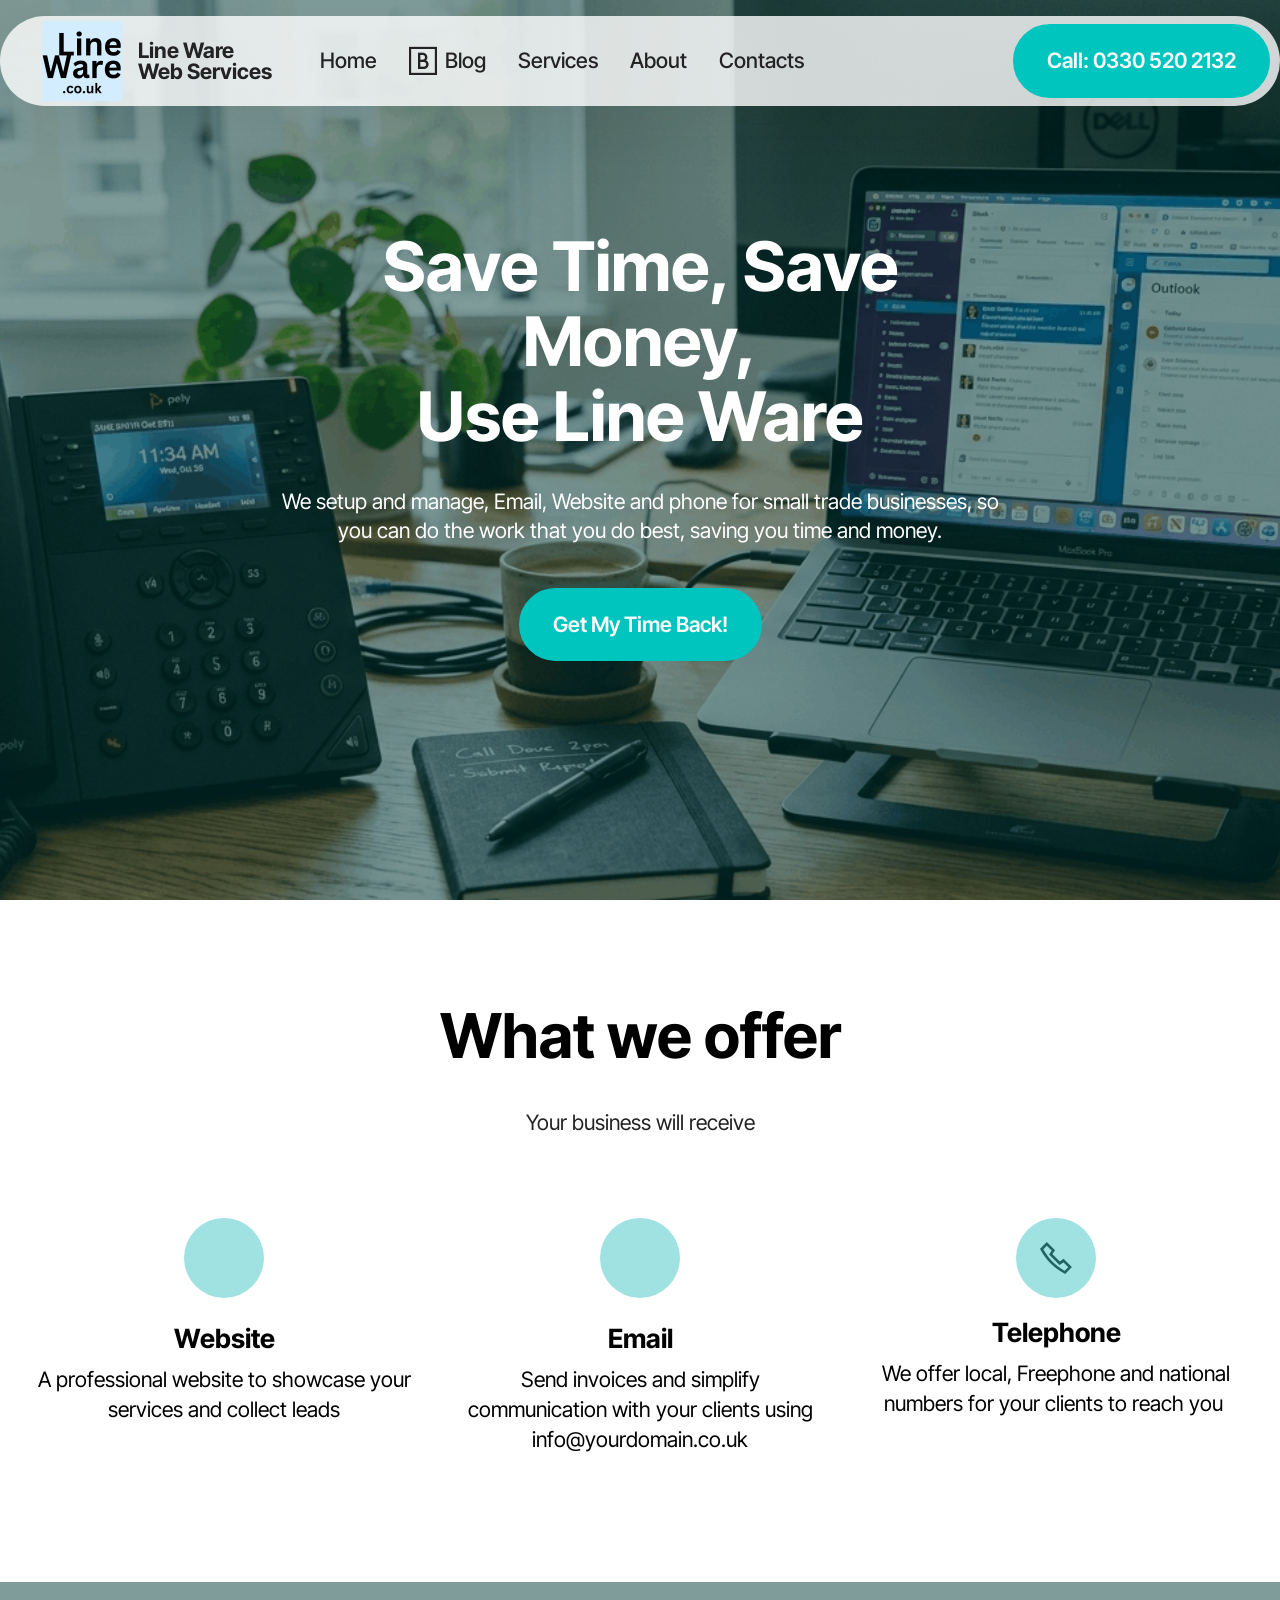
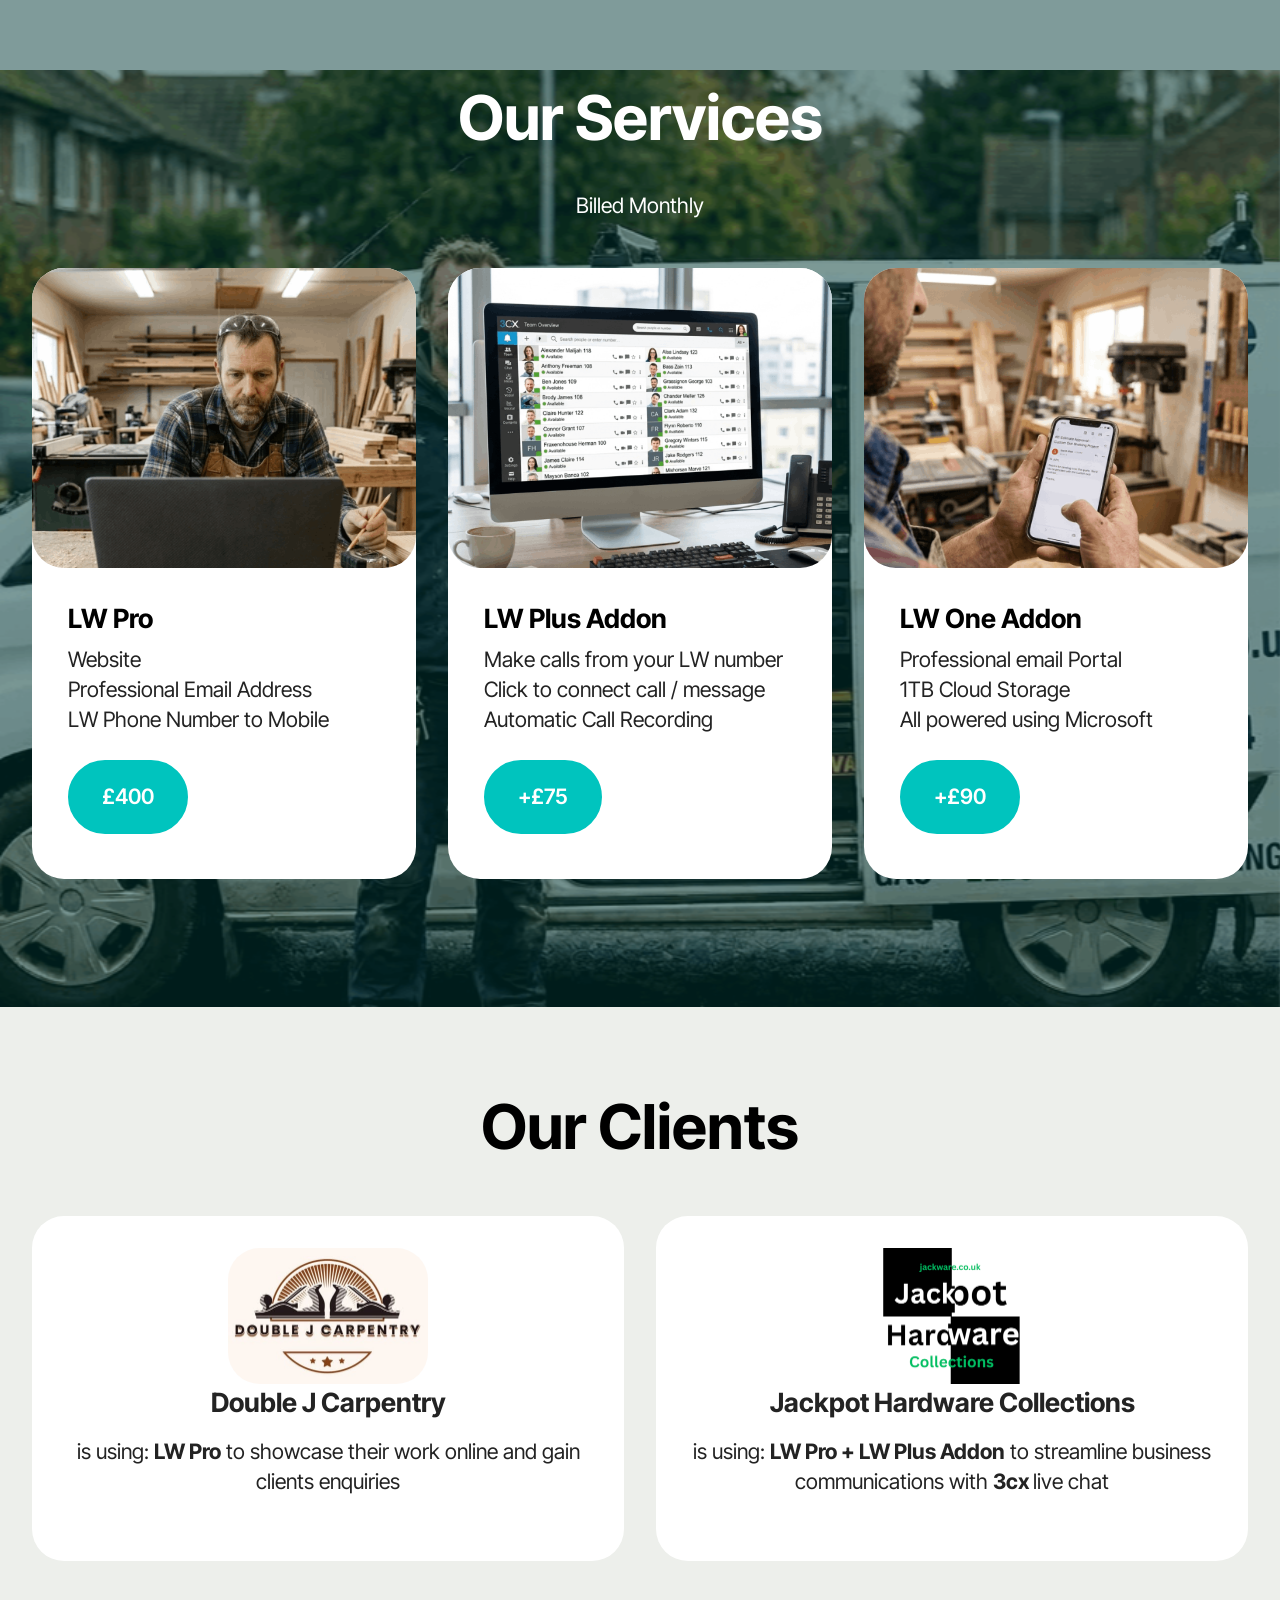
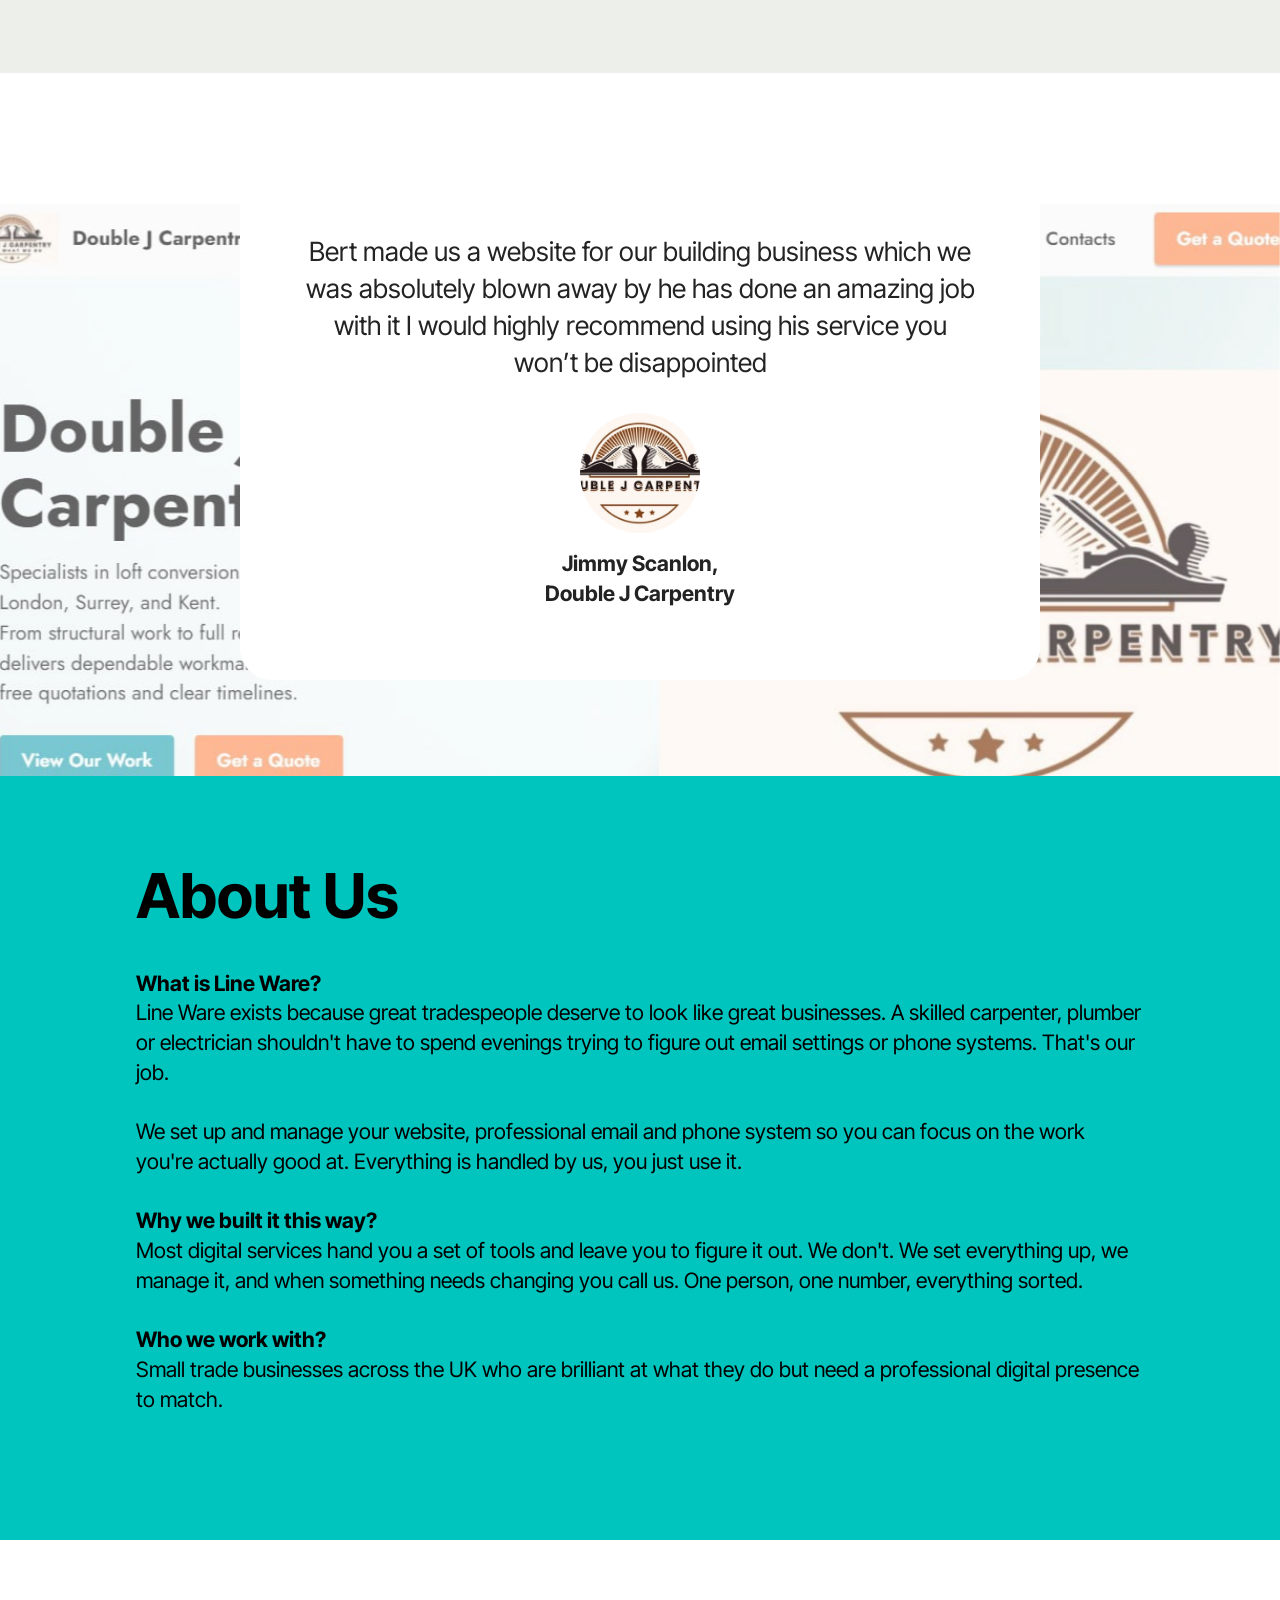
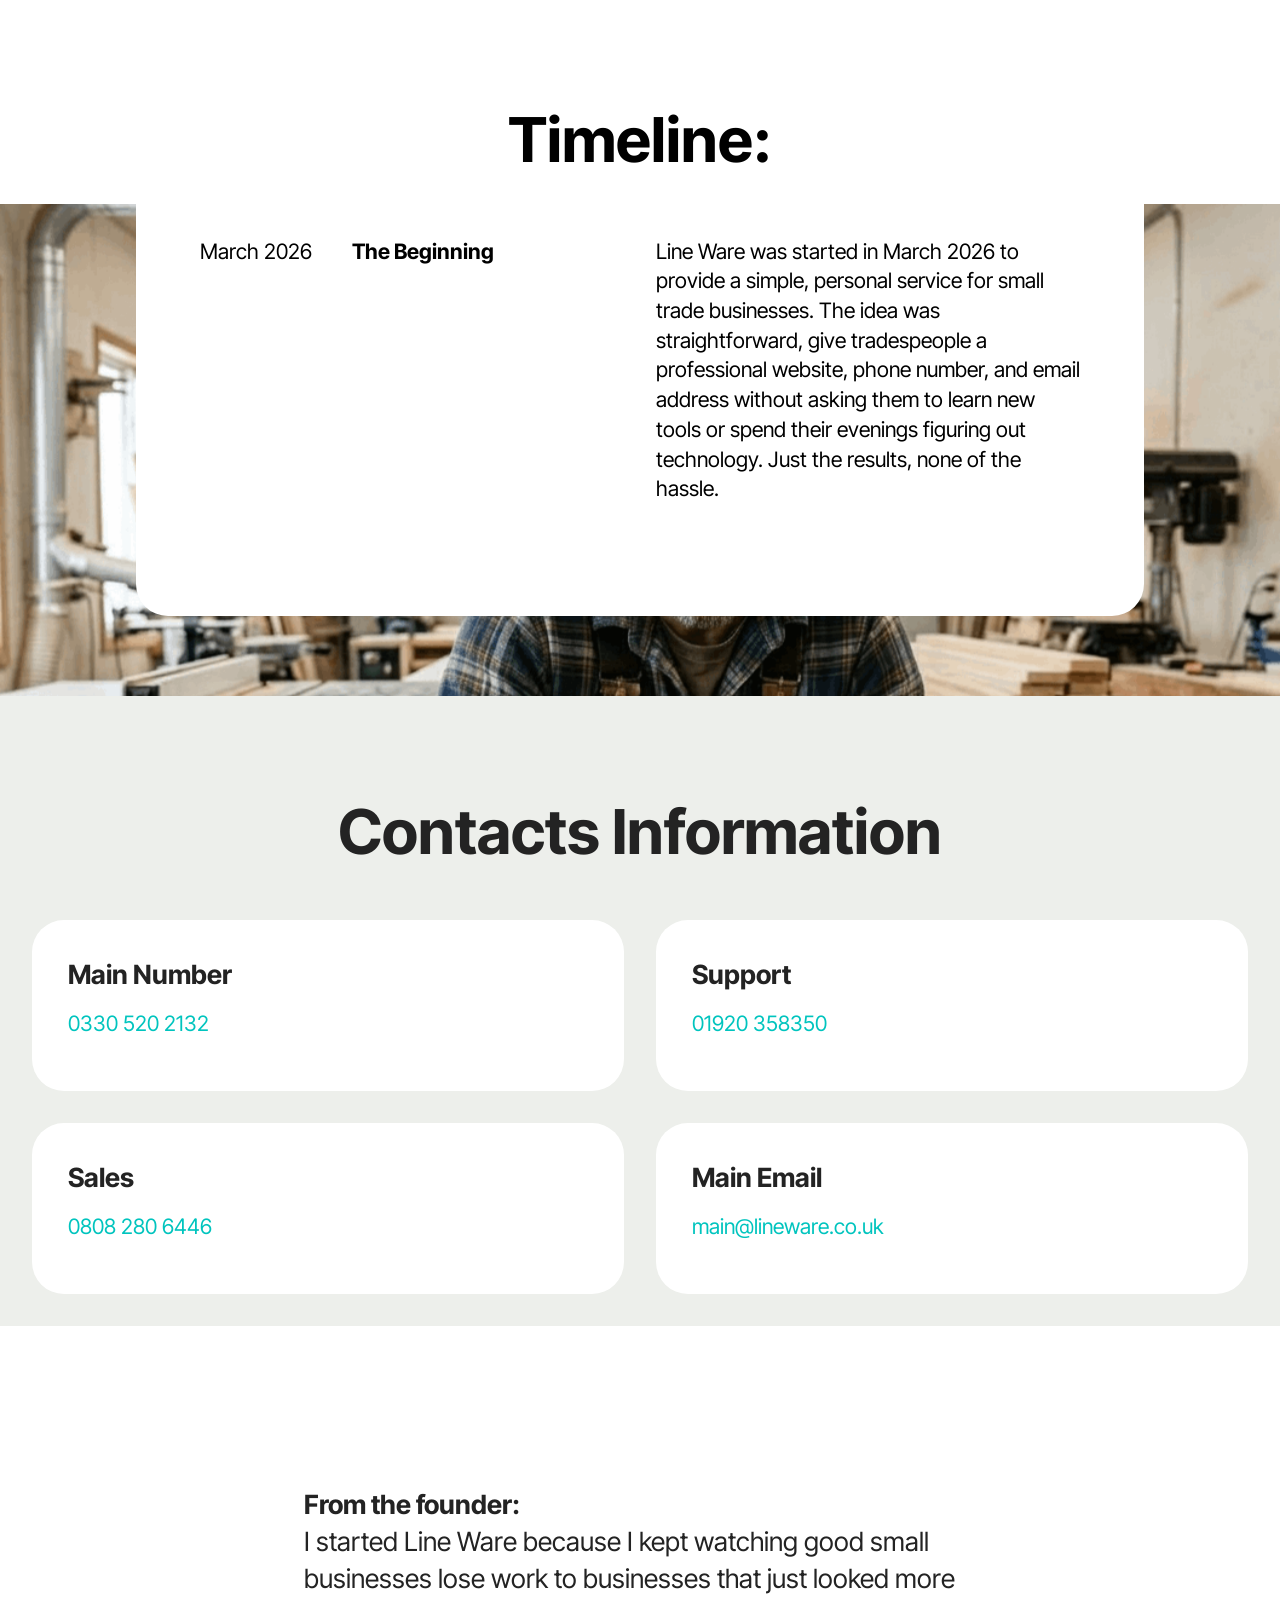
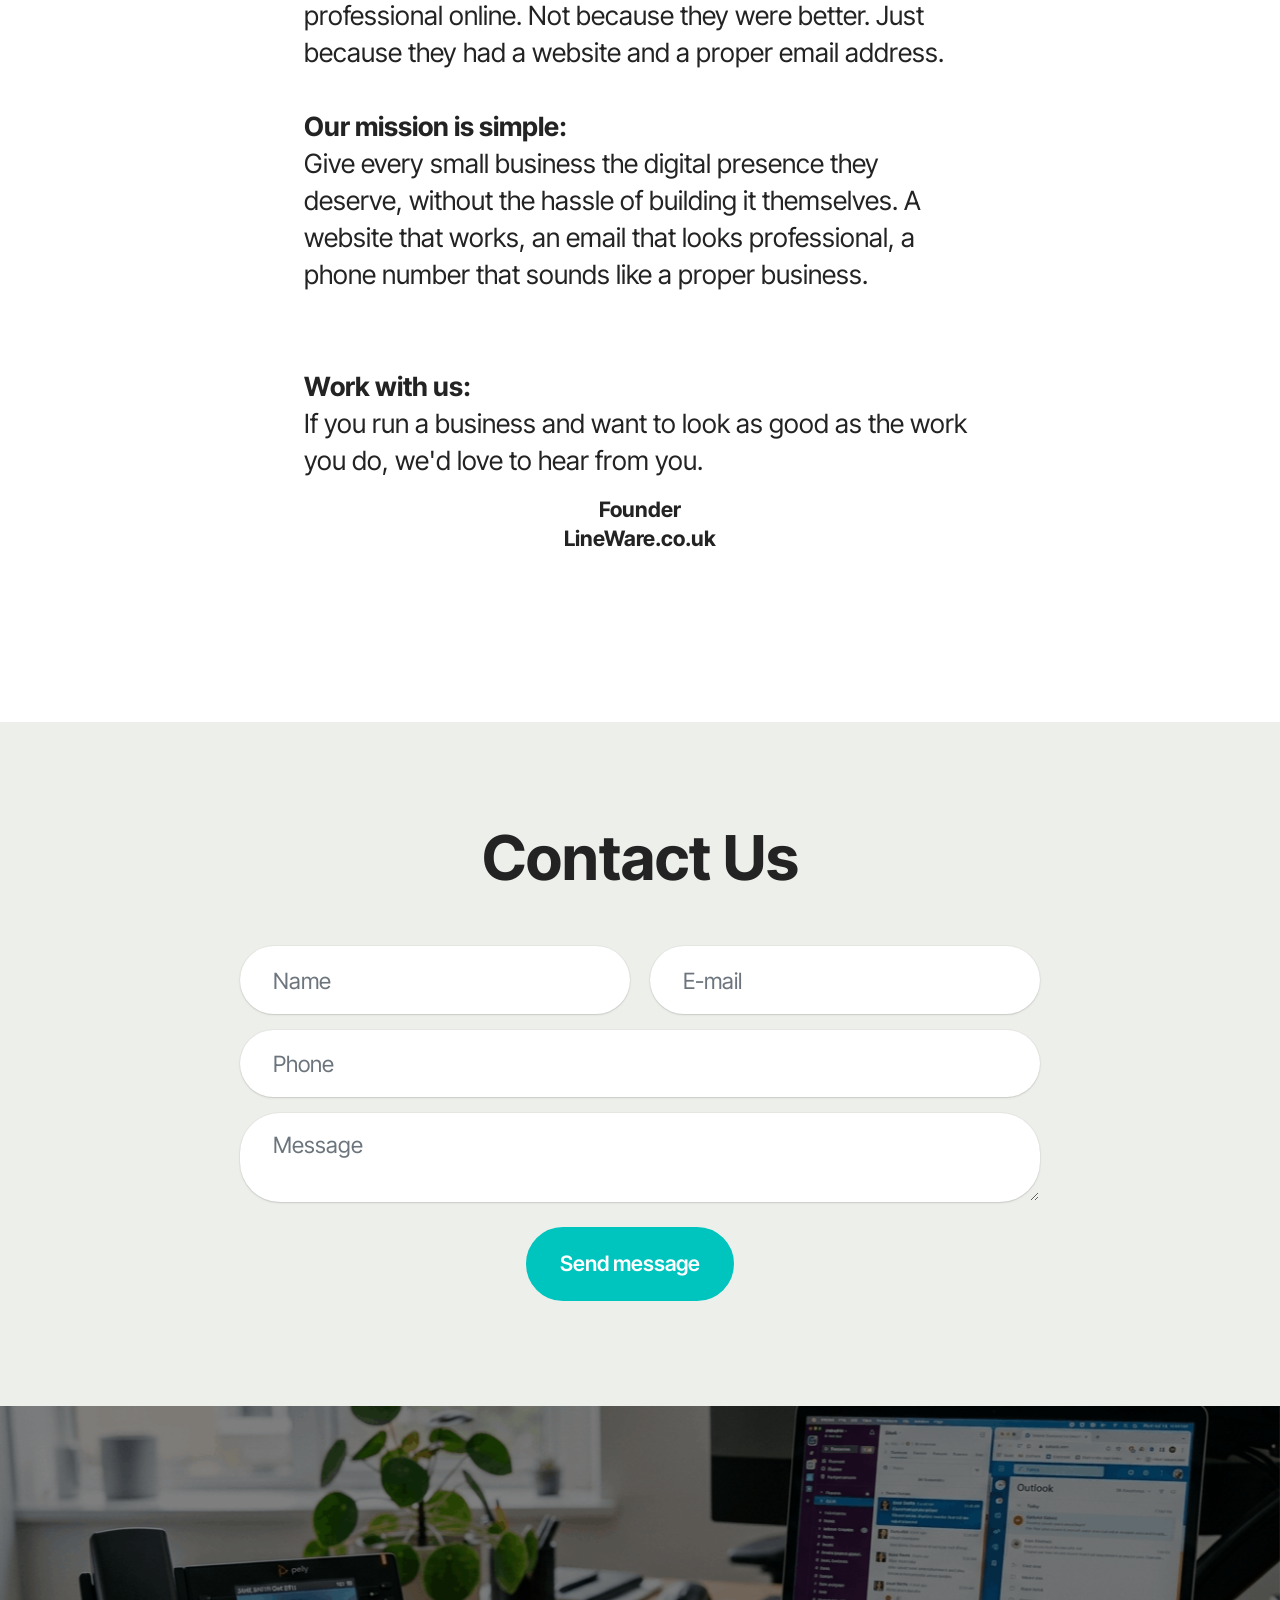
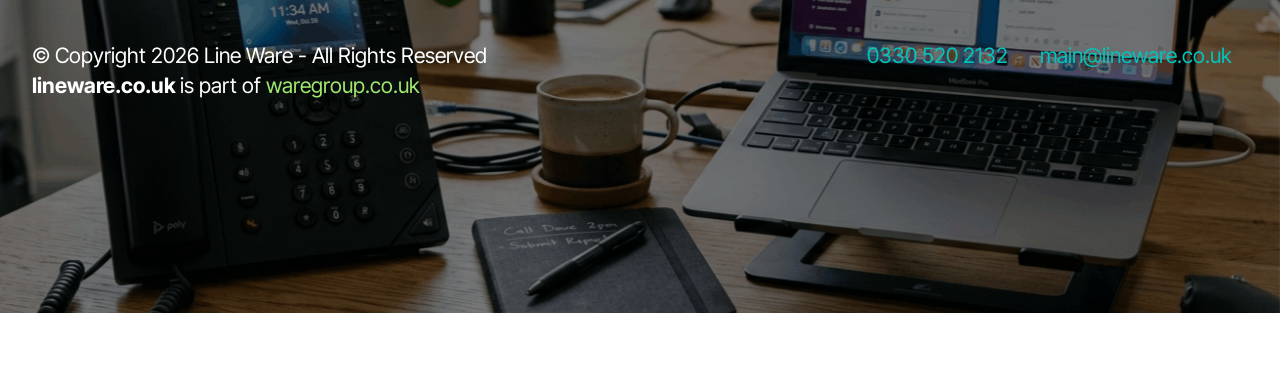
==== commit 13d6fd97: "C" ====
--- a/index.html
+++ b/index.html
@@ -10,24 +10,22 @@
   <meta property="og:image" content="assets/images/index-meta.png">
   <meta name="twitter:title" content="Line Ware | Small Business Website, Email and VoIP Telephone">
   <meta name="viewport" content="width=device-width, initial-scale=1, minimum-scale=1">
-  <link rel="shortcut icon" href="assets/images/jackpot20hardware203-160x160.png" type="image/x-icon">
+  <link rel="shortcut icon" href="assets/images/linewarelogo1-128x128-2.png" type="image/x-icon">
   <meta name="description" content="">
   
   
   <title>Line Ware | Small Business Website, Email and VoIP Telephone</title>
   <link rel="stylesheet" href="assets/web/assets/mobirise-icons2/mobirise2.css">
-  <link rel="stylesheet" href="assets/web/assets/mobirise-icons/mobirise-icons.css">
   <link rel="stylesheet" href="assets/bootstrap/css/bootstrap.min.css">
   <link rel="stylesheet" href="assets/bootstrap/css/bootstrap-grid.min.css">
   <link rel="stylesheet" href="assets/bootstrap/css/bootstrap-reboot.min.css">
   <link rel="stylesheet" href="assets/parallax/jarallax.css">
   <link rel="stylesheet" href="assets/animatecss/animate.css">
   <link rel="stylesheet" href="assets/dropdown/css/style.css">
-  <link rel="stylesheet" href="assets/socicon/css/styles.css">
   <link rel="stylesheet" href="assets/theme/css/style.css">
   <link rel="preload" href="https://fonts.googleapis.com/css?family=Inter+Tight:100,200,300,400,500,600,700,800,900,100i,200i,300i,400i,500i,600i,700i,800i,900i&display=swap" as="style" onload="this.onload=null;this.rel='stylesheet'">
   <noscript><link rel="stylesheet" href="https://fonts.googleapis.com/css?family=Inter+Tight:100,200,300,400,500,600,700,800,900,100i,200i,300i,400i,500i,600i,700i,800i,900i&display=swap"></noscript>
-  <link rel="preload" as="style" href="assets/mobirise/css/mbr-additional.css?v=29T4H8"><link rel="stylesheet" href="assets/mobirise/css/mbr-additional.css?v=29T4H8" type="text/css">
+  <link rel="preload" as="style" href="assets/mobirise/css/mbr-additional.css?v=X7GBny"><link rel="stylesheet" href="assets/mobirise/css/mbr-additional.css?v=X7GBny" type="text/css">
 
   
   
@@ -270,7 +268,7 @@
                         Bert made us a website for our building business which we was absolutely blown away by he has done an amazing job with it I would highly recommend using his service you won’t be disappointed
                         </p>
                         <div class="img-wrapper mt-4 justify-content-center">
-                            <a href="https://doubllejcarpentry.co.uk"><img src="assets/images/e1c928b92754c45664c3d3ea4e9c6b3ctplv-tiktokx-cropcenter-1080-400x273.jpg" alt="" data-slide-to="0" data-bs-slide-to="0"></a>
+                            <a href="https://doublejcarpentry.co.uk"><img src="assets/images/e1c928b92754c45664c3d3ea4e9c6b3ctplv-tiktokx-cropcenter-1080-400x273.jpg" alt="" data-slide-to="0" data-bs-slide-to="0"></a>
                         </div>
                         <p class="card-title mbr-fonts-style mt-3 display-7"><strong>Jimmy Scanlon,</strong><br><strong>Double J Carpentry</strong></p>
                     </div>
@@ -400,7 +398,7 @@
             <div class="card col-12 col-md-12 col-lg-8">
                 <div class="card-wrapper">
                     <div class="card-box align-center">
-                        <p class="card-text mbr-fonts-style display-5"><strong>From the founder:</strong><br>I started Line Ware because I kept watching good small businesses lose work to businesses that just looked more professional online. Not because they were better. Just because they had a website and a proper email address.<br><br><strong>Our mission is simple:</strong><br>Give every small businesses the digital presence they deserve, without the hassle of building it themselves. A website that works, an email that looks professional, a phone number that sounds like a proper business.<br><strong><br></strong><br><strong>Work with us:</strong><br>If you run a business and want to look as good as the work you do, we'd love to hear from you.</p>
+                        <p class="card-text mbr-fonts-style display-5"><strong>From the founder:</strong><br>I started Line Ware because I kept watching good small businesses lose work to businesses that just looked more professional online. Not because they were better. Just because they had a website and a proper email address.<br><br><strong>Our mission is simple:</strong><br>Give every small business the digital presence they deserve, without the hassle of building it themselves. A website that works, an email that looks professional, a phone number that sounds like a proper business.<br><strong><br></strong><br><strong>Work with us:</strong><br>If you run a business and want to look as good as the work you do, we'd love to hear from you.</p>
                         
                         <p class="card-title mbr-fonts-style mt-3 display-7"><strong>Founder</strong><br><strong>LineWare.co.uk</strong></p>
                     </div>
@@ -425,7 +423,7 @@
         </div>
         <div class="row justify-content-center">
             <div class="col-lg-8 mx-auto mbr-form" data-form-type="formoid">
-                <form action="https://mobirise.eu/" method="POST" class="mbr-form form-with-styler" data-form-title="Form Name"><input type="hidden" name="email" data-form-email="true" value="uZsDiIX1hWwHBq0gFdZIL5gq5ZpuUHpW8ZOOZEwiEabeK1HPDESYDA5FLUvS+lUHmEJ7eio3dGCoHctkulN9ky/MVVaMKnGvs3DP2NmmRiONdLRYU+qV8ZSXWWu6FT6A">
+                <form action="https://mobirise.eu/" method="POST" class="mbr-form form-with-styler" data-form-title="Form Name"><input type="hidden" name="email" data-form-email="true" value="Btwr9xNit7tR2A1yktsjqKOaKAA8THL7T0ueLXiSKaNMjdtIwLe3hY8C4qheuaLFg5oXAuqCQo/7miChpf5SrkltXH9iOA3xXaS/N9YxNPGuhiWZuhvWdSIYLnML07/g">
                     <div class="row">
                         <div hidden="hidden" data-form-alert="" class="alert alert-success col-12">Thanks for filling out the form!</div>
                         <div hidden="hidden" data-form-alert-danger="" class="alert alert-danger col-12">
@@ -464,7 +462,7 @@
         <div class="row">
             <div class="col-12 col-lg-6 center mt-2 mb-3">
                 <p class="mbr-fonts-style copyright mb-0 display-7">
-                    <br><br><br><br><br><br>© Copyright 2026 Line Ware - All Rights Reserved<br><strong>lineware.co.uk </strong>is part of&nbsp;<br><br><br><br><br><br></p>
+                    <br><br><br><br><br><br>© Copyright 2026 Line Ware - All Rights Reserved<br><strong>lineware.co.uk </strong>is part of <a href="https://waregroup.co.uk" class="text-primary">waregroup.co.uk</a><br><br><br><br><br><br></p>
             </div>
             <div class="col-12 col-lg-6 center">
                 <div class="row-links mt-2 mb-3">
@@ -478,7 +476,7 @@
             </div>
         </div>
     </div>
-</section><section class="display-7" style="padding: 0;align-items: center;justify-content: center;flex-wrap: wrap;    align-content: center;display: flex;position: relative;height: 4rem;"><a href="https://mobiri.se/" style="flex: 1 1;height: 4rem;position: absolute;width: 100%;z-index: 1;"><img alt="" style="height: 4rem;" src="[data-uri]"></a><p style="margin: 0;text-align: center;" class="display-7">&#8204;</p><a style="z-index:1" href="https://mobirise.com/builder/no-code-website-builder.html">No Code Website Builder</a></section><script src="assets/bootstrap/js/bootstrap.bundle.min.js"></script>  <script src="assets/parallax/jarallax.js"></script>  <script src="assets/smoothscroll/smooth-scroll.js"></script>  <script src="assets/ytplayer/index.js"></script>  <script src="assets/dropdown/js/navbar-dropdown.js"></script>  <script src="assets/vimeoplayer/player.js"></script>  <script src="assets/theme/js/script.js"></script>  <script src="assets/formoid/formoid.min.js"></script>  
+</section><section class="display-7" style="padding: 0;align-items: center;justify-content: center;flex-wrap: wrap;    align-content: center;display: flex;position: relative;height: 4rem;"><a href="https://mobiri.se/" style="flex: 1 1;height: 4rem;position: absolute;width: 100%;z-index: 1;"><img alt="" style="height: 4rem;" src="[data-uri]"></a><p style="margin: 0;text-align: center;" class="display-7">&#8204;</p><a style="z-index:1" href="https://mobirise.com/builder/ai-website-creator.html">AI Website Creator</a></section><script src="assets/bootstrap/js/bootstrap.bundle.min.js"></script>  <script src="assets/parallax/jarallax.js"></script>  <script src="assets/smoothscroll/smooth-scroll.js"></script>  <script src="assets/ytplayer/index.js"></script>  <script src="assets/dropdown/js/navbar-dropdown.js"></script>  <script src="assets/vimeoplayer/player.js"></script>  <script src="assets/theme/js/script.js"></script>  
   
   
  <div id="scrollToTop" class="scrollToTop mbr-arrow-up"><a style="text-align: center;"><i class="mbr-arrow-up-icon mbr-arrow-up-icon-cm cm-icon cm-icon-smallarrow-up"></i></a></div>
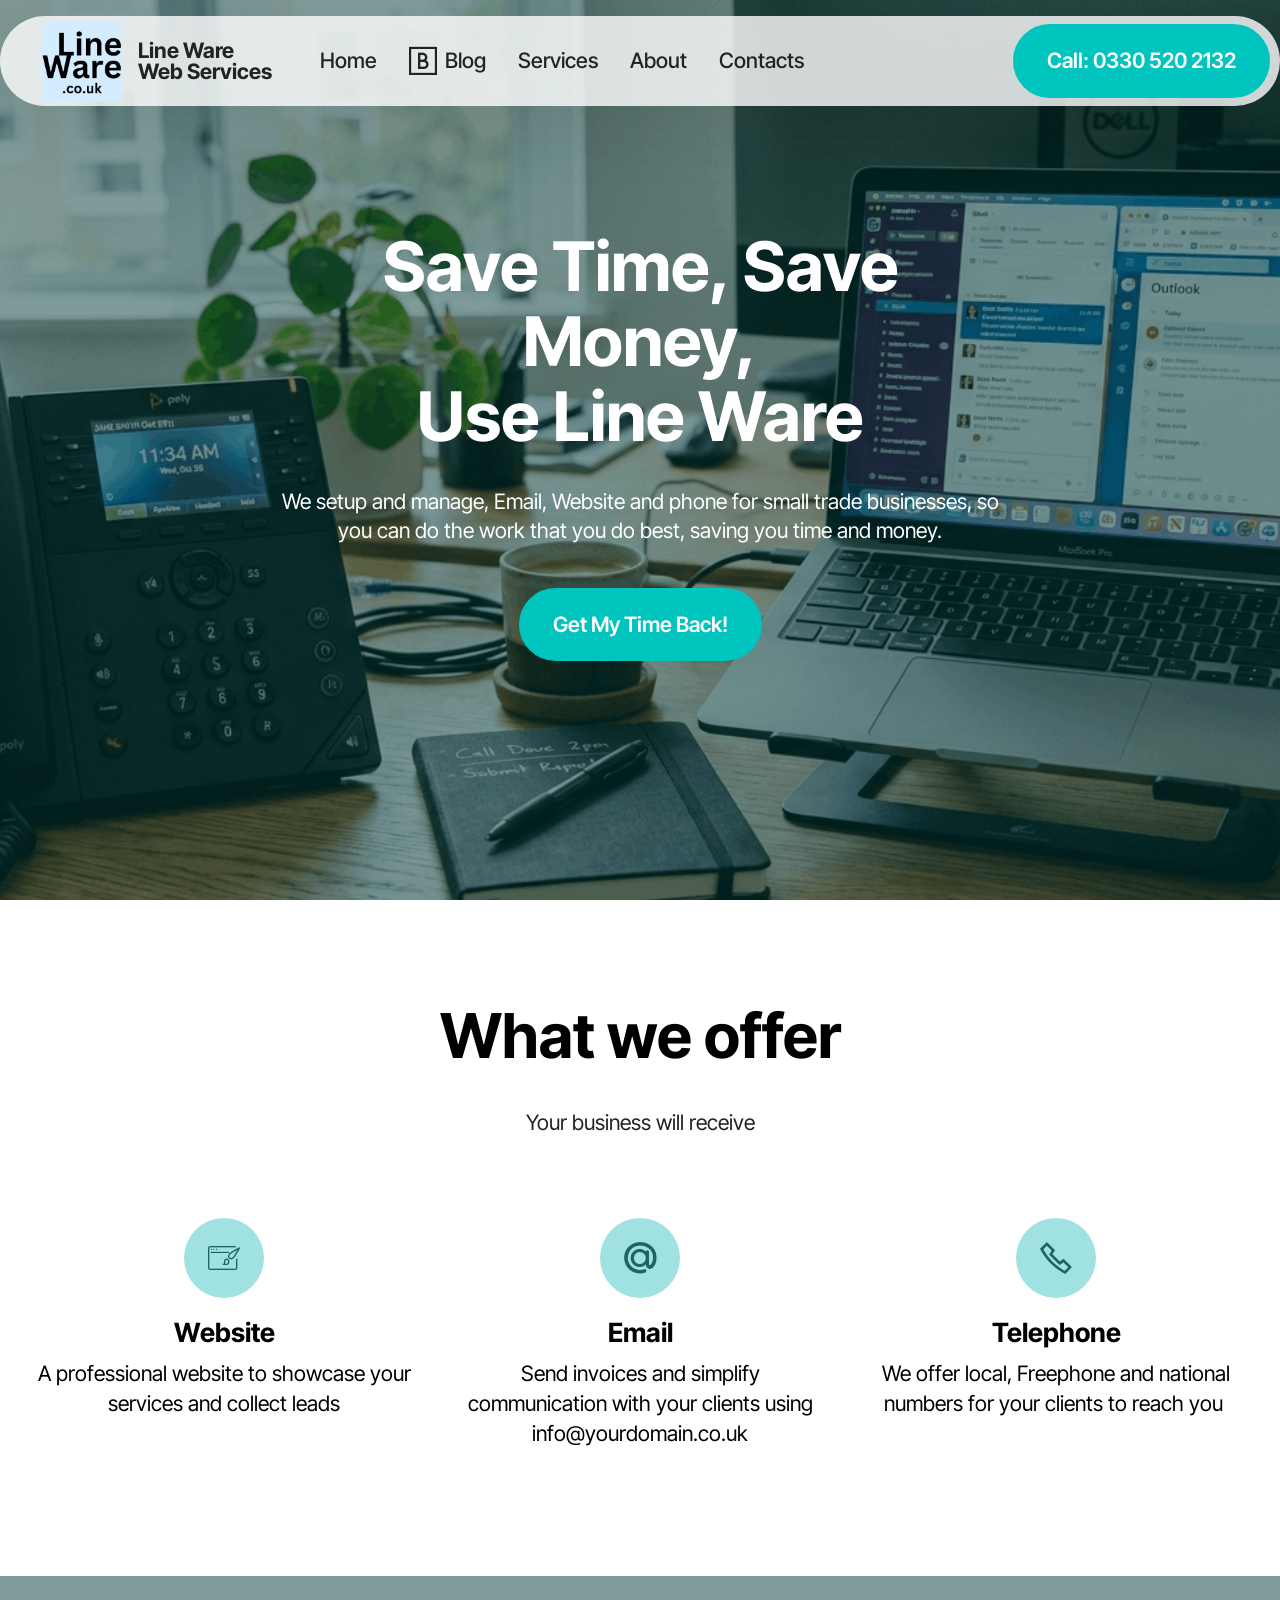
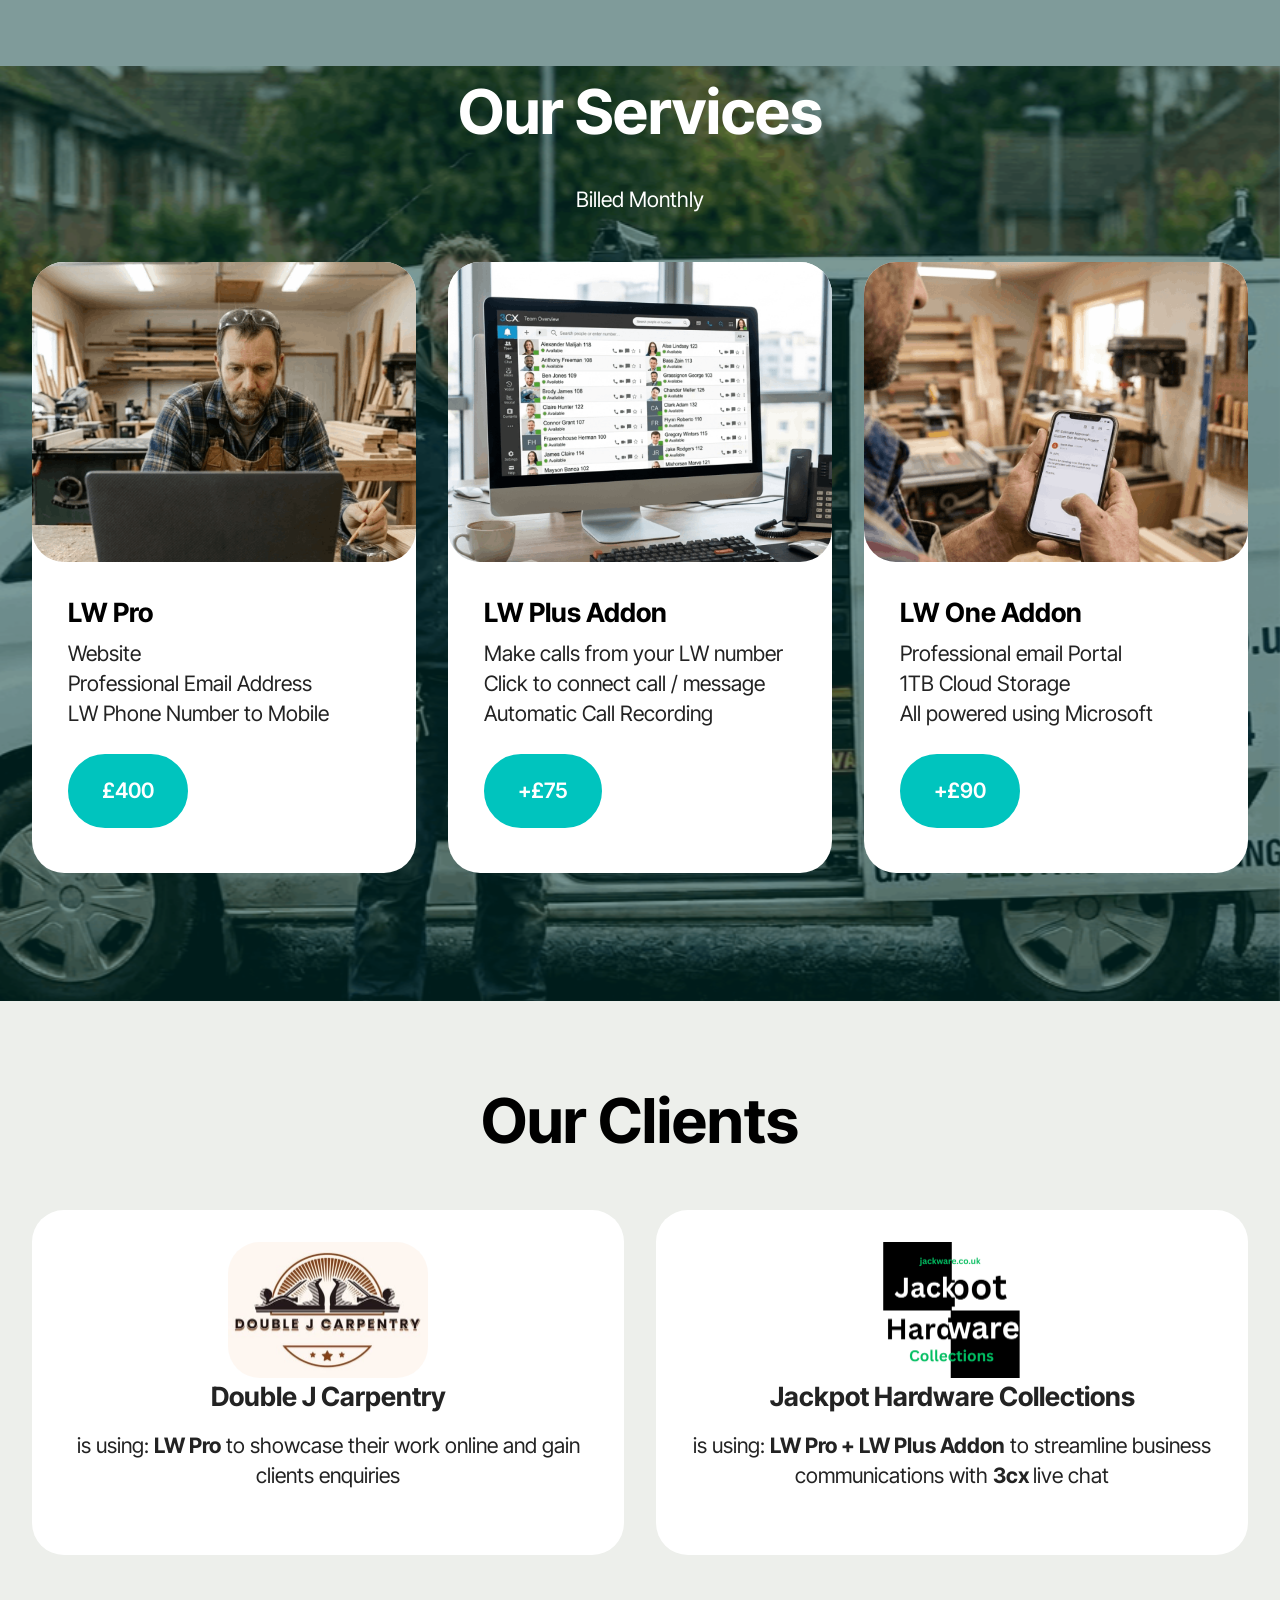
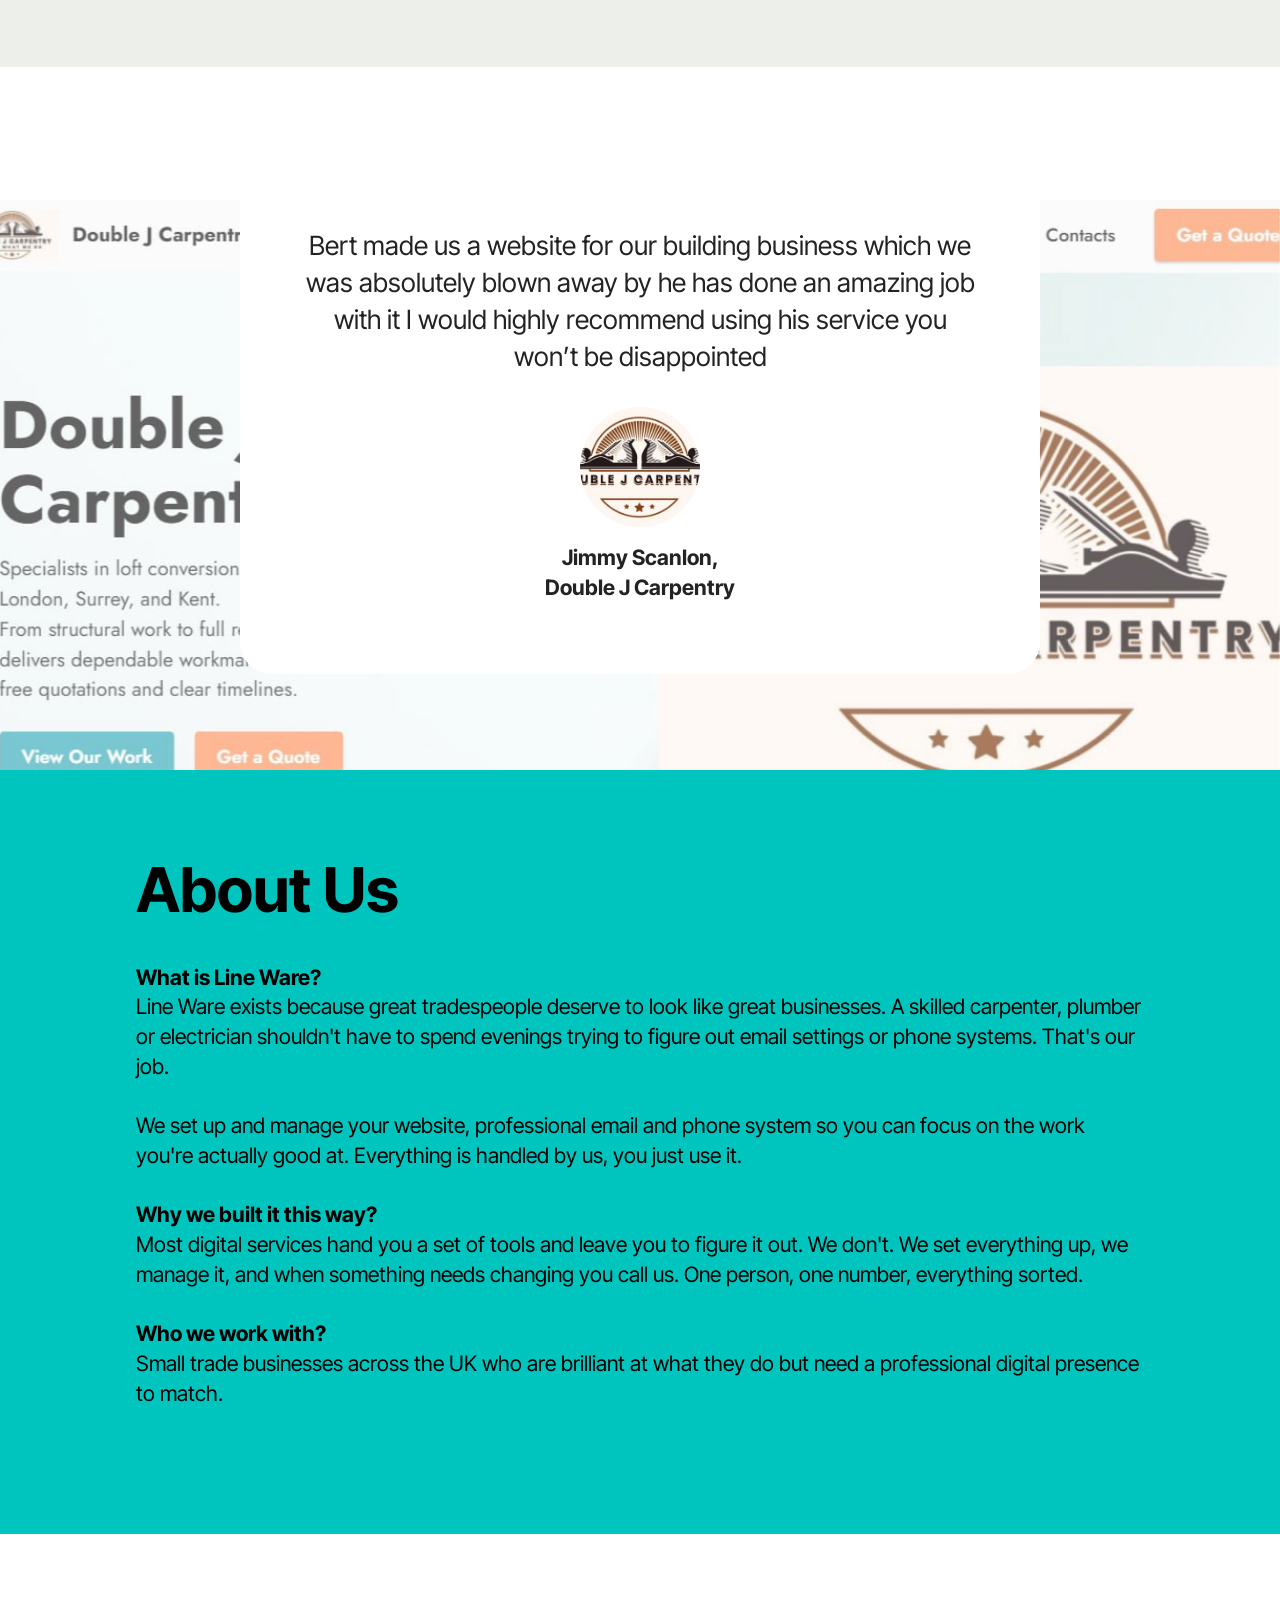
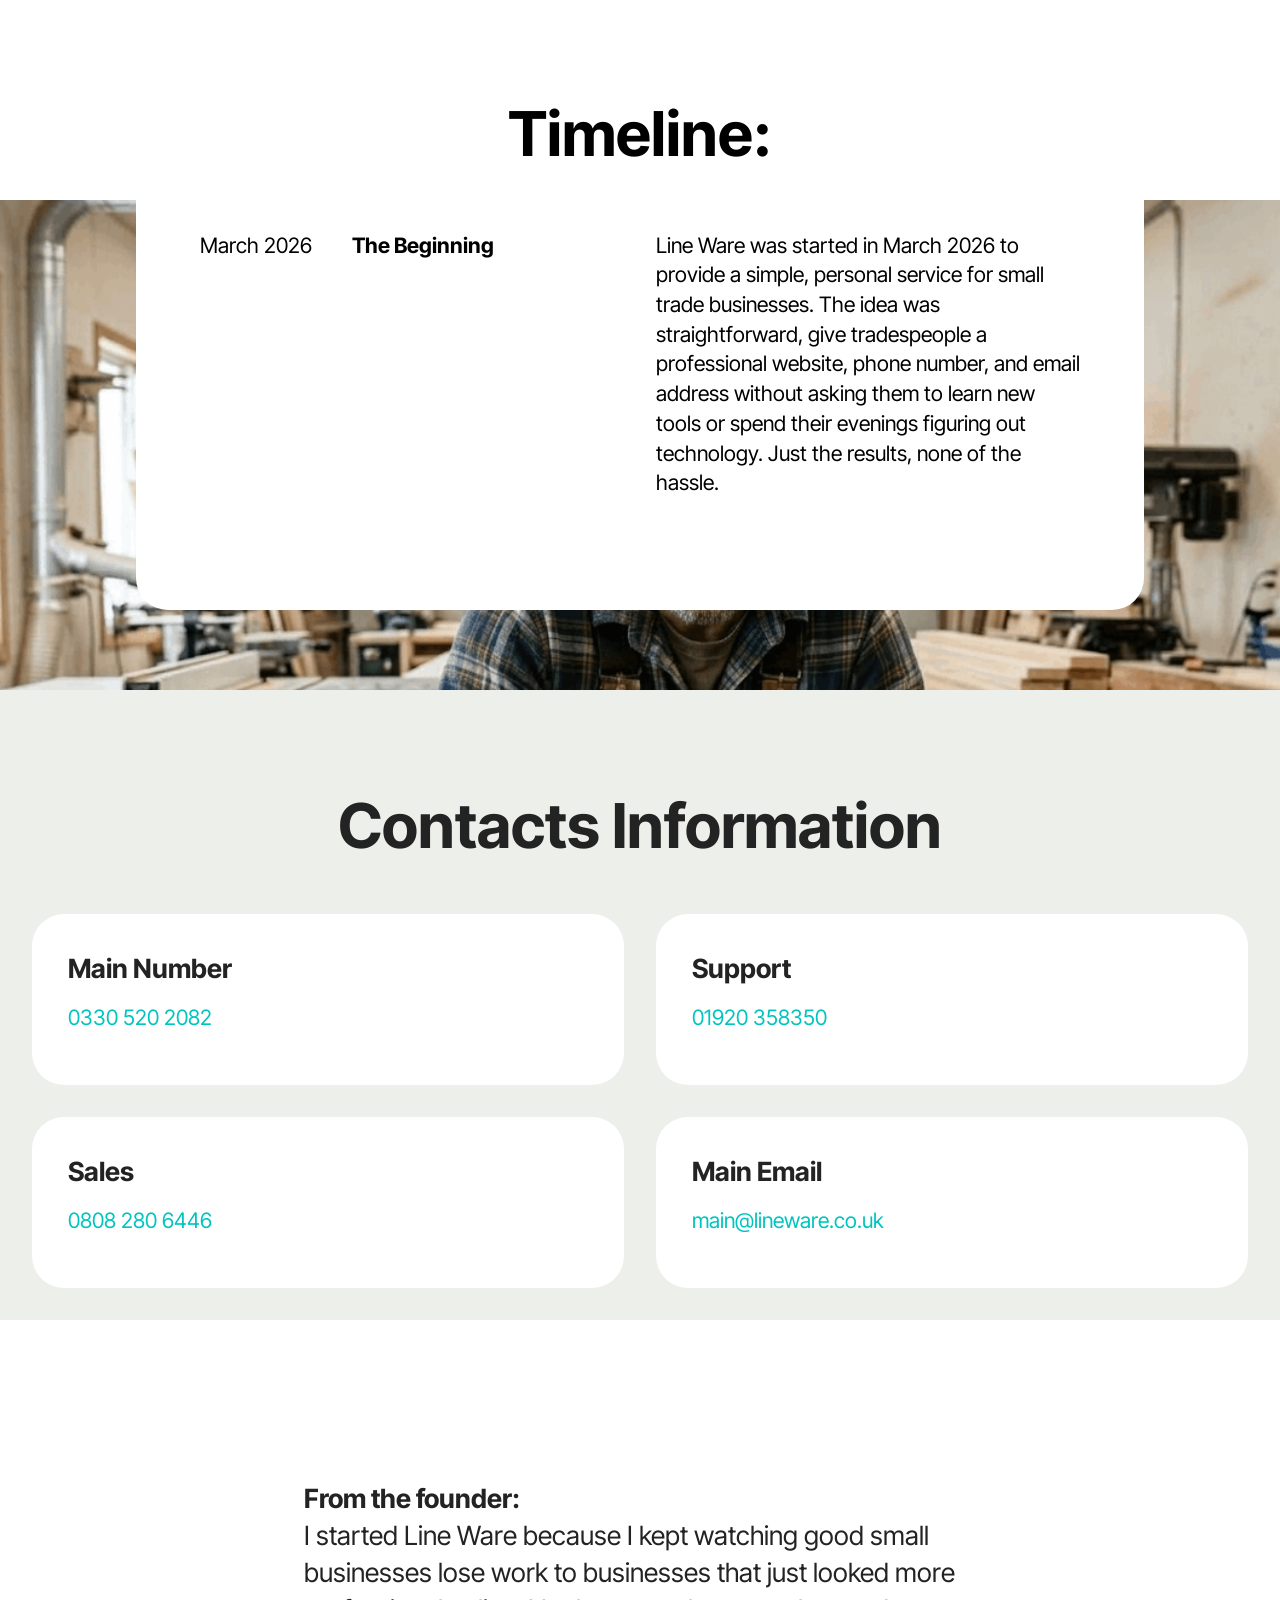
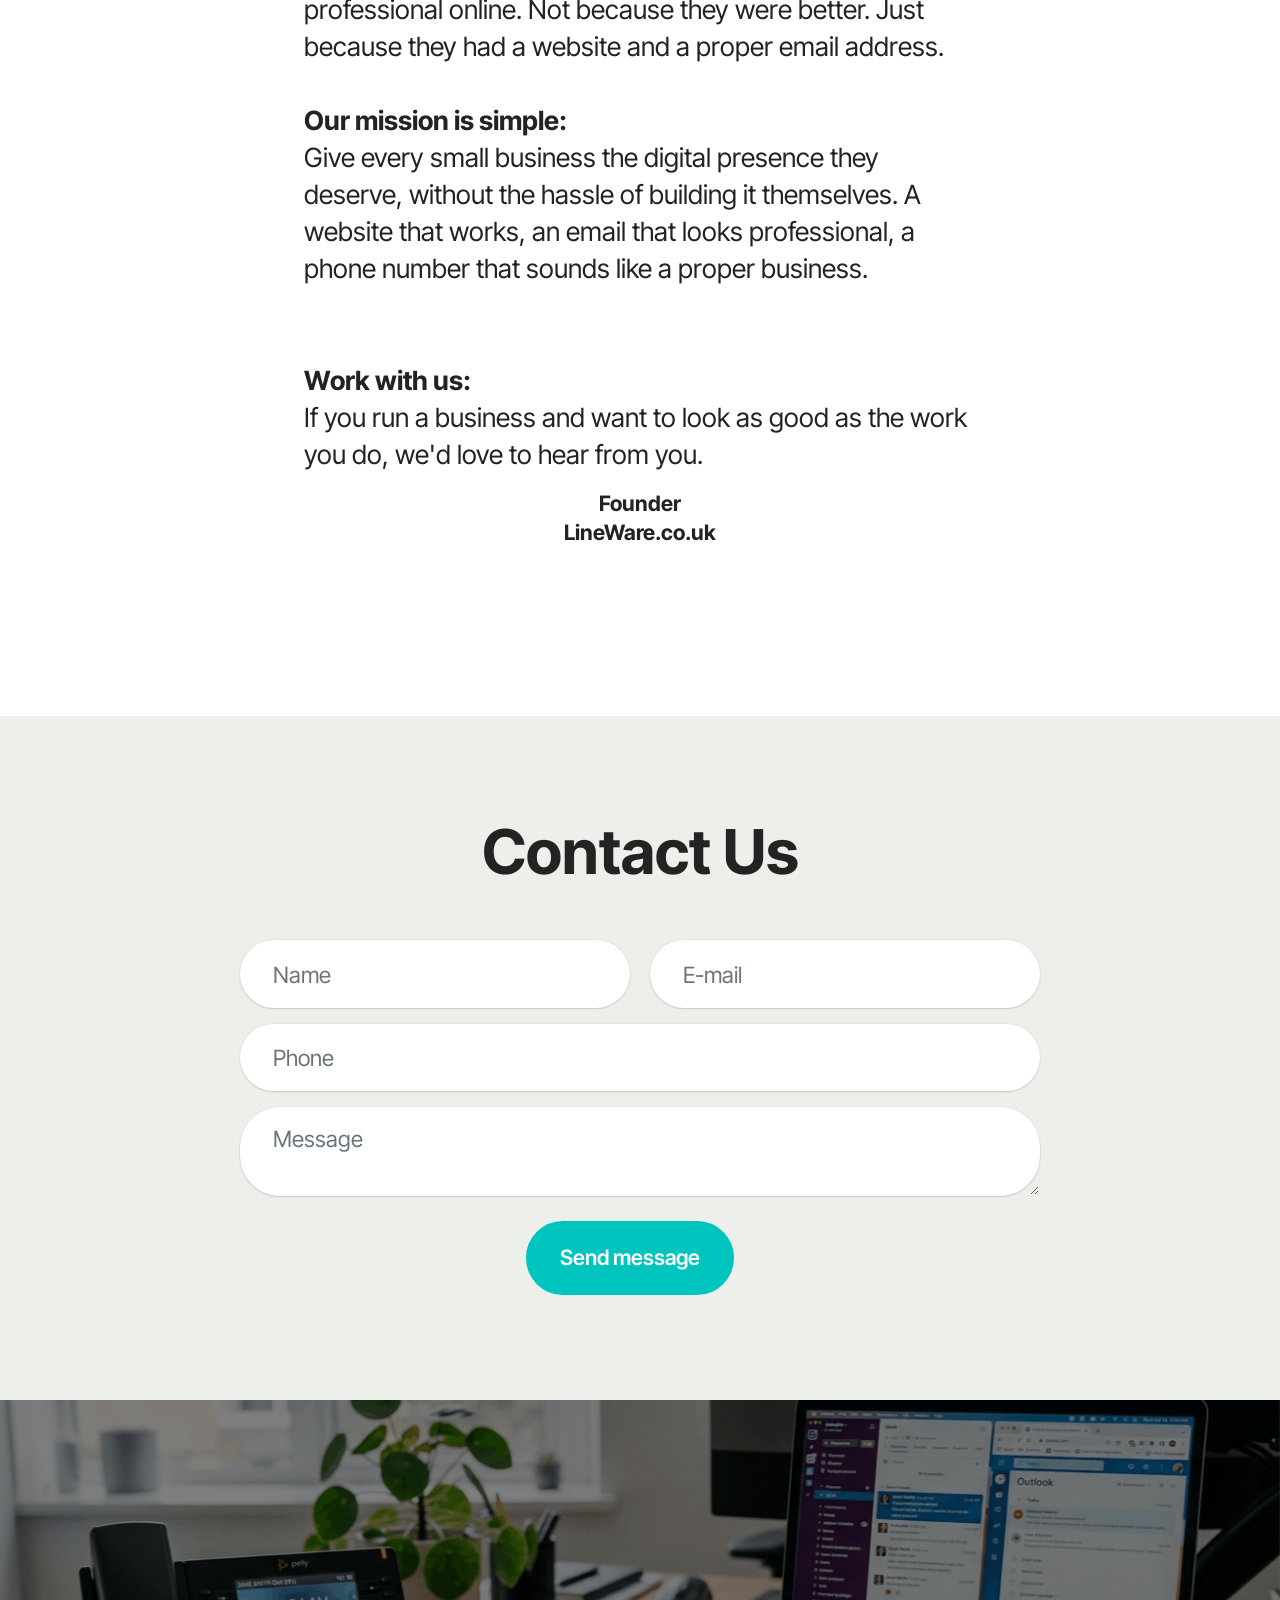
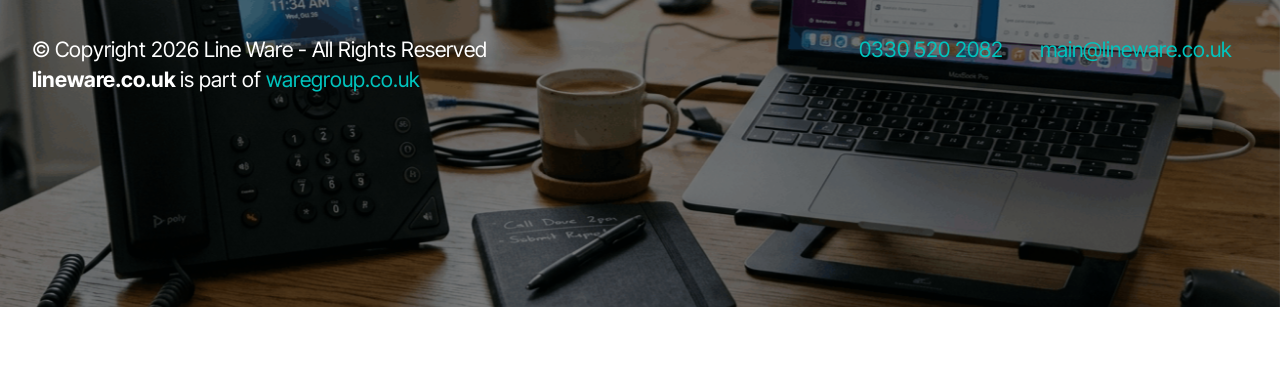
==== commit 88c4e32a: "Merge branch 'main' of https://github.com/go5media/linewarecouk1" ====
--- a/index.html
+++ b/index.html
@@ -13,19 +13,30 @@
   <link rel="shortcut icon" href="assets/images/linewarelogo1-128x128-2.png" type="image/x-icon">
   <meta name="description" content="">
   
+<!-- Google tag (gtag.js) -->
+<script async="" src="https://www.googletagmanager.com/gtag/js?id=AW-18025597961"></script>
+<script>
+  window.dataLayer = window.dataLayer || [];
+  function gtag(){dataLayer.push(arguments);}
+  gtag('js', new Date());
+
+  gtag('config', 'AW-18025597961');
+</script>
   
   <title>Line Ware | Small Business Website, Email and VoIP Telephone</title>
   <link rel="stylesheet" href="assets/web/assets/mobirise-icons2/mobirise2.css">
+  <link rel="stylesheet" href="assets/web/assets/mobirise-icons/mobirise-icons.css">
   <link rel="stylesheet" href="assets/bootstrap/css/bootstrap.min.css">
   <link rel="stylesheet" href="assets/bootstrap/css/bootstrap-grid.min.css">
   <link rel="stylesheet" href="assets/bootstrap/css/bootstrap-reboot.min.css">
   <link rel="stylesheet" href="assets/parallax/jarallax.css">
   <link rel="stylesheet" href="assets/animatecss/animate.css">
   <link rel="stylesheet" href="assets/dropdown/css/style.css">
+  <link rel="stylesheet" href="assets/socicon/css/styles.css">
   <link rel="stylesheet" href="assets/theme/css/style.css">
   <link rel="preload" href="https://fonts.googleapis.com/css?family=Inter+Tight:100,200,300,400,500,600,700,800,900,100i,200i,300i,400i,500i,600i,700i,800i,900i&display=swap" as="style" onload="this.onload=null;this.rel='stylesheet'">
   <noscript><link rel="stylesheet" href="https://fonts.googleapis.com/css?family=Inter+Tight:100,200,300,400,500,600,700,800,900,100i,200i,300i,400i,500i,600i,700i,800i,900i&display=swap"></noscript>
-  <link rel="preload" as="style" href="assets/mobirise/css/mbr-additional.css?v=X7GBny"><link rel="stylesheet" href="assets/mobirise/css/mbr-additional.css?v=X7GBny" type="text/css">
+  <link rel="preload" as="style" href="assets/mobirise/css/mbr-additional.css?v=1ufSdg"><link rel="stylesheet" href="assets/mobirise/css/mbr-additional.css?v=1ufSdg" type="text/css">
 
   
   
@@ -41,7 +52,7 @@
 			<div class="navbar-brand">
 				<span class="navbar-logo">
 					<a href="index.html">
-						<img src="assets/images/jackpot20hardware203-160x160.png" alt="Line Ware Logo" style="height: 5rem;">
+						<img src="assets/images/linewarelogo1-2000x2000.png" alt="Line Ware Logo" style="height: 5rem;">
 					</a>
 				</span>
 				<span class="navbar-caption-wrap"><a class="navbar-caption text-black text-primary display-4" href="index.html">Line Ware <br>Web Services</a></span>
@@ -69,6 +80,45 @@
 	</nav>
 </section>
 
+<!--Use the below code snippet to provide real time updates to the live chat plugin without the need of copying and paste each time to your website when changes are made via PBX-->
+<call-us-selector phonesystem-url="https://1094.3cx.cloud" party="LiveChat601997"></call-us-selector>
+ 
+<!--Incase you don't want real time updates to the live chat plugin when options are changed, use the below code snippet. Please note that each time you change the settings you will need to copy and paste the snippet code to your website--> 
+<!--<call-us 
+phonesystem-url="https://1094.3cx.cloud" 
+style="position:fixed;font-size:16px;line-height:17px;z-index: 99999;--call-us-main-accent-color:#3397D4;--call-us-main-background-color:#FFFFFF;--call-us-plate-background-color:#373737;--call-us-plate-font-color:#E6E6E6;--call-us-main-font-color:#000000;--call-us-agent-bubble-color:#00000010;right: 20px; bottom: 20px;" 
+id="wp-live-chat-by-3CX" 
+minimized="false" 
+animation-style="slideup" 
+party="LiveChat601997" 
+minimized-style="bubbleright" 
+allow-call="true" 
+allow-video="false" 
+allow-soundnotifications="true" 
+enable-mute="true" 
+enable-onmobile="true" 
+offline-enabled="true" 
+enable="true" 
+ignore-queueownership="true" 
+authentication="both" 
+operator-name="Line Ware Customer Service" 
+show-operator-actual-name="true" 
+aknowledge-received="true" 
+operator-icon="[data-uri]" 
+gdpr-enabled="false" 
+message-userinfo-format="both" 
+message-dateformat="both" 
+lang="en" 
+button-icon-type="default" 
+greeting-visibility="none" 
+greeting-offline-visibility="none" 
+chat-delay="2000" 
+enable-direct-call="true" 
+enable-ga="false" 
+></call-us>--> 
+<script defer src="https://downloads-global.3cx.com/downloads/livechatandtalk/v1/callus.js" id="tcx-callus-js" charset="utf-8"></script>
+
+
 <section data-bs-version="5.1" class="header09 startm5 cid-vegf2ZoHhn mbr-fullscreen mbr-parallax-background" id="header09-2k">	
     
 	<div class="mbr-overlay" style="opacity: 0.5; background-color: rgb(0, 57, 54);"></div>
@@ -354,7 +404,7 @@
                     <div class="text-wrapper">
                         <h6 class="card-title mbr-fonts-style mb-3 display-5">
                             <strong>Main Number</strong></h6>
-                        <p class="mbr-text mbr-fonts-style display-7"><a href="tel:+443305202132" class="text-warning">0330 520 2132</a></p>
+                        <p class="mbr-text mbr-fonts-style display-7"><a href="tel:+443305202082" class="text-warning">0330 520 2082</a></p>
                     </div>
                 </div>
             </div><div class="item features-without-image col-12 col-md-6">
@@ -423,7 +473,7 @@
         </div>
         <div class="row justify-content-center">
             <div class="col-lg-8 mx-auto mbr-form" data-form-type="formoid">
-                <form action="https://mobirise.eu/" method="POST" class="mbr-form form-with-styler" data-form-title="Form Name"><input type="hidden" name="email" data-form-email="true" value="Btwr9xNit7tR2A1yktsjqKOaKAA8THL7T0ueLXiSKaNMjdtIwLe3hY8C4qheuaLFg5oXAuqCQo/7miChpf5SrkltXH9iOA3xXaS/N9YxNPGuhiWZuhvWdSIYLnML07/g">
+                <form action="https://mobirise.eu/" method="POST" class="mbr-form form-with-styler" data-form-title="Form Name"><input type="hidden" name="email" data-form-email="true" value="nfyNQ12z/FqWvwlRYQ2njKutF/FfAF51Jces3Ekrohovw02IX2mPVcnRQnF+k9FW1weRcMaXVYSbk3iktKI5ImjQaGKyIuERBlK9wb8QaSUBMVod0Fwx+yF8SZIomxgj">
                     <div class="row">
                         <div hidden="hidden" data-form-alert="" class="alert alert-success col-12">Thanks for filling out the form!</div>
                         <div hidden="hidden" data-form-alert-danger="" class="alert alert-danger col-12">
@@ -462,7 +512,7 @@
         <div class="row">
             <div class="col-12 col-lg-6 center mt-2 mb-3">
                 <p class="mbr-fonts-style copyright mb-0 display-7">
-                    <br><br><br><br><br><br>© Copyright 2026 Line Ware - All Rights Reserved<br><strong>lineware.co.uk </strong>is part of <a href="https://waregroup.co.uk" class="text-primary">waregroup.co.uk</a><br><br><br><br><br><br></p>
+                    <br><br><br><br><br><br>© Copyright 2026 Line Ware - All Rights Reserved<br><strong>lineware.co.uk </strong>is part of <a href="https://waregroup.co.uk" class="text-warning">waregroup.co.uk</a><br><br><br><br><br><br></p>
             </div>
             <div class="col-12 col-lg-6 center">
                 <div class="row-links mt-2 mb-3">
@@ -471,12 +521,12 @@
                         
                         
                         
-                    <li class="row-links-soc-item mbr-fonts-style display-7"><a href="tel:+443305202132" class="text-warning text-primary">0330 520 2132</a></li><li class="row-links-soc-item mbr-fonts-style display-7"><a href="mailto:main@lineware.co.uk" class="text-warning text-primary">main@lineware.co.uk</a></li></ul>
-                </div>
-            </div>
-        </div>
-    </div>
-</section><section class="display-7" style="padding: 0;align-items: center;justify-content: center;flex-wrap: wrap;    align-content: center;display: flex;position: relative;height: 4rem;"><a href="https://mobiri.se/" style="flex: 1 1;height: 4rem;position: absolute;width: 100%;z-index: 1;"><img alt="" style="height: 4rem;" src="[data-uri]"></a><p style="margin: 0;text-align: center;" class="display-7">&#8204;</p><a style="z-index:1" href="https://mobirise.com/builder/ai-website-creator.html">AI Website Creator</a></section><script src="assets/bootstrap/js/bootstrap.bundle.min.js"></script>  <script src="assets/parallax/jarallax.js"></script>  <script src="assets/smoothscroll/smooth-scroll.js"></script>  <script src="assets/ytplayer/index.js"></script>  <script src="assets/dropdown/js/navbar-dropdown.js"></script>  <script src="assets/vimeoplayer/player.js"></script>  <script src="assets/theme/js/script.js"></script>  
+                    <li class="row-links-soc-item mbr-fonts-style display-7"><a href="tel:+443305202082" class="text-warning text-primary">0330 520 2082&nbsp;</a></li><li class="row-links-soc-item mbr-fonts-style display-7"><a href="mailto:main@lineware.co.uk" class="text-warning text-primary">main@lineware.co.uk</a></li></ul>
+                </div>
+            </div>
+        </div>
+    </div>
+</section><section class="display-7" style="padding: 0;align-items: center;justify-content: center;flex-wrap: wrap;    align-content: center;display: flex;position: relative;height: 4rem;"><a href="https://mobiri.se/" style="flex: 1 1;height: 4rem;position: absolute;width: 100%;z-index: 1;"><img alt="" style="height: 4rem;" src="[data-uri]"></a><p style="margin: 0;text-align: center;" class="display-7">&#8204;</p><a style="z-index:1" href="https://mobirise.com/html-builder.html">HTML Website Builder</a></section><script src="assets/bootstrap/js/bootstrap.bundle.min.js"></script>  <script src="assets/parallax/jarallax.js"></script>  <script src="assets/smoothscroll/smooth-scroll.js"></script>  <script src="assets/ytplayer/index.js"></script>  <script src="assets/dropdown/js/navbar-dropdown.js"></script>  <script src="assets/vimeoplayer/player.js"></script>  <script src="assets/theme/js/script.js"></script>  <script src="assets/formoid/formoid.min.js"></script>  
   
   
  <div id="scrollToTop" class="scrollToTop mbr-arrow-up"><a style="text-align: center;"><i class="mbr-arrow-up-icon mbr-arrow-up-icon-cm cm-icon cm-icon-smallarrow-up"></i></a></div>
--- a/assets/web/assets/mobirise-icons/mobirise-icons.css
+++ b/assets/web/assets/mobirise-icons/mobirise-icons.css
@@ -0,0 +1,477 @@
+@font-face {
+  font-family: 'MobiriseIcons';
+  src:  url('mobirise-icons.eot?spat4u');
+  src:  url('mobirise-icons.eot?spat4u#iefix') format('embedded-opentype'),
+    url('mobirise-icons.ttf?spat4u') format('truetype'),
+    url('mobirise-icons.woff?spat4u') format('woff'),
+    url('mobirise-icons.svg?spat4u#MobiriseIcons') format('svg');
+  font-weight: normal;
+  font-style: normal;
+  font-display: swap;
+}
+
+[class^="mbri-"], [class*=" mbri-"] {
+  /* use !important to prevent issues with browser extensions that change fonts */
+  font-family: MobiriseIcons !important;
+  speak: none;
+  font-style: normal;
+  font-weight: normal;
+  font-variant: normal;
+  text-transform: none;
+  line-height: 1;
+
+  /* Better Font Rendering =========== */
+  -webkit-font-smoothing: antialiased;
+  -moz-osx-font-smoothing: grayscale;
+}
+
+.mbri-add-submenu:before {
+  content: "\e900";
+}
+.mbri-alert:before {
+  content: "\e901";
+}
+.mbri-align-center:before {
+  content: "\e902";
+}
+.mbri-align-justify:before {
+  content: "\e903";
+}
+.mbri-align-left:before {
+  content: "\e904";
+}
+.mbri-align-right:before {
+  content: "\e905";
+}
+.mbri-android:before {
+  content: "\e906";
+}
+.mbri-apple:before {
+  content: "\e907";
+}
+.mbri-arrow-down:before {
+  content: "\e908";
+}
+.mbri-arrow-next:before {
+  content: "\e909";
+}
+.mbri-arrow-prev:before {
+  content: "\e90a";
+}
+.mbri-arrow-up:before {
+  content: "\e90b";
+}
+.mbri-bold:before {
+  content: "\e90c";
+}
+.mbri-bookmark:before {
+  content: "\e90d";
+}
+.mbri-bootstrap:before {
+  content: "\e90e";
+}
+.mbri-briefcase:before {
+  content: "\e90f";
+}
+.mbri-browse:before {
+  content: "\e910";
+}
+.mbri-bulleted-list:before {
+  content: "\e911";
+}
+.mbri-calendar:before {
+  content: "\e912";
+}
+.mbri-camera:before {
+  content: "\e913";
+}
+.mbri-cart-add:before {
+  content: "\e914";
+}
+.mbri-cart-full:before {
+  content: "\e915";
+}
+.mbri-cash:before {
+  content: "\e916";
+}
+.mbri-change-style:before {
+  content: "\e917";
+}
+.mbri-chat:before {
+  content: "\e918";
+}
+.mbri-clock:before {
+  content: "\e919";
+}
+.mbri-close:before {
+  content: "\e91a";
+}
+.mbri-cloud:before {
+  content: "\e91b";
+}
+.mbri-code:before {
+  content: "\e91c";
+}
+.mbri-contact-form:before {
+  content: "\e91d";
+}
+.mbri-credit-card:before {
+  content: "\e91e";
+}
+.mbri-cursor-click:before {
+  content: "\e91f";
+}
+.mbri-cust-feedback:before {
+  content: "\e920";
+}
+.mbri-database:before {
+  content: "\e921";
+}
+.mbri-delivery:before {
+  content: "\e922";
+}
+.mbri-desktop:before {
+  content: "\e923";
+}
+.mbri-devices:before {
+  content: "\e924";
+}
+.mbri-down:before {
+  content: "\e925";
+}
+.mbri-download:before {
+  content: "\e989";
+}
+.mbri-drag-n-drop:before {
+  content: "\e927";
+}
+.mbri-drag-n-drop2:before {
+  content: "\e928";
+}
+.mbri-edit:before {
+  content: "\e929";
+}
+.mbri-edit2:before {
+  content: "\e92a";
+}
+.mbri-error:before {
+  content: "\e92b";
+}
+.mbri-extension:before {
+  content: "\e92c";
+}
+.mbri-features:before {
+  content: "\e92d";
+}
+.mbri-file:before {
+  content: "\e92e";
+}
+.mbri-flag:before {
+  content: "\e92f";
+}
+.mbri-folder:before {
+  content: "\e930";
+}
+.mbri-gift:before {
+  content: "\e931";
+}
+.mbri-github:before {
+  content: "\e932";
+}
+.mbri-globe:before {
+  content: "\e933";
+}
+.mbri-globe-2:before {
+  content: "\e934";
+}
+.mbri-growing-chart:before {
+  content: "\e935";
+}
+.mbri-hearth:before {
+  content: "\e936";
+}
+.mbri-help:before {
+  content: "\e937";
+}
+.mbri-home:before {
+  content: "\e938";
+}
+.mbri-hot-cup:before {
+  content: "\e939";
+}
+.mbri-idea:before {
+  content: "\e93a";
+}
+.mbri-image-gallery:before {
+  content: "\e93b";
+}
+.mbri-image-slider:before {
+  content: "\e93c";
+}
+.mbri-info:before {
+  content: "\e93d";
+}
+.mbri-italic:before {
+  content: "\e93e";
+}
+.mbri-key:before {
+  content: "\e93f";
+}
+.mbri-laptop:before {
+  content: "\e940";
+}
+.mbri-layers:before {
+  content: "\e941";
+}
+.mbri-left-right:before {
+  content: "\e942";
+}
+.mbri-left:before {
+  content: "\e943";
+}
+.mbri-letter:before {
+  content: "\e944";
+}
+.mbri-like:before {
+  content: "\e945";
+}
+.mbri-link:before {
+  content: "\e946";
+}
+.mbri-lock:before {
+  content: "\e947";
+}
+.mbri-login:before {
+  content: "\e948";
+}
+.mbri-logout:before {
+  content: "\e949";
+}
+.mbri-magic-stick:before {
+  content: "\e94a";
+}
+.mbri-map-pin:before {
+  content: "\e94b";
+}
+.mbri-menu:before {
+  content: "\e94c";
+}
+.mbri-mobile:before {
+  content: "\e94d";
+}
+.mbri-mobile2:before {
+  content: "\e94e";
+}
+.mbri-mobirise:before {
+  content: "\e94f";
+}
+.mbri-more-horizontal:before {
+  content: "\e950";
+}
+.mbri-more-vertical:before {
+  content: "\e951";
+}
+.mbri-music:before {
+  content: "\e952";
+}
+.mbri-new-file:before {
+  content: "\e953";
+}
+.mbri-numbered-list:before {
+  content: "\e954";
+}
+.mbri-opened-folder:before {
+  content: "\e955";
+}
+.mbri-pages:before {
+  content: "\e956";
+}
+.mbri-paper-plane:before {
+  content: "\e957";
+}
+.mbri-paperclip:before {
+  content: "\e958";
+}
+.mbri-photo:before {
+  content: "\e959";
+}
+.mbri-photos:before {
+  content: "\e95a";
+}
+.mbri-pin:before {
+  content: "\e95b";
+}
+.mbri-play:before {
+  content: "\e95c";
+}
+.mbri-plus:before {
+  content: "\e95d";
+}
+.mbri-preview:before {
+  content: "\e95e";
+}
+.mbri-print:before {
+  content: "\e95f";
+}
+.mbri-protect:before {
+  content: "\e960";
+}
+.mbri-question:before {
+  content: "\e961";
+}
+.mbri-quote-left:before {
+  content: "\e962";
+}
+.mbri-quote-right:before {
+  content: "\e963";
+}
+.mbri-refresh:before {
+  content: "\e964";
+}
+.mbri-responsive:before {
+  content: "\e965";
+}
+.mbri-right:before {
+  content: "\e966";
+}
+.mbri-rocket:before {
+  content: "\e967";
+}
+.mbri-sad-face:before {
+  content: "\e968";
+}
+.mbri-sale:before {
+  content: "\e969";
+}
+.mbri-save:before {
+  content: "\e96a";
+}
+.mbri-search:before {
+  content: "\e96b";
+}
+.mbri-setting:before {
+  content: "\e96c";
+}
+.mbri-setting2:before {
+  content: "\e96d";
+}
+.mbri-setting3:before {
+  content: "\e96e";
+}
+.mbri-share:before {
+  content: "\e96f";
+}
+.mbri-shopping-bag:before {
+  content: "\e970";
+}
+.mbri-shopping-basket:before {
+  content: "\e971";
+}
+.mbri-shopping-cart:before {
+  content: "\e972";
+}
+.mbri-sites:before {
+  content: "\e973";
+}
+.mbri-smile-face:before {
+  content: "\e974";
+}
+.mbri-speed:before {
+  content: "\e975";
+}
+.mbri-star:before {
+  content: "\e976";
+}
+.mbri-success:before {
+  content: "\e977";
+}
+.mbri-sun:before {
+  content: "\e978";
+}
+.mbri-sun2:before {
+  content: "\e979";
+}
+.mbri-tablet:before {
+  content: "\e97a";
+}
+.mbri-tablet-vertical:before {
+  content: "\e97b";
+}
+.mbri-target:before {
+  content: "\e97c";
+}
+.mbri-timer:before {
+  content: "\e97d";
+}
+.mbri-to-ftp:before {
+  content: "\e97e";
+}
+.mbri-to-local-drive:before {
+  content: "\e97f";
+}
+.mbri-touch-swipe:before {
+  content: "\e980";
+}
+.mbri-touch:before {
+  content: "\e981";
+}
+.mbri-trash:before {
+  content: "\e982";
+}
+.mbri-underline:before {
+  content: "\e983";
+}
+.mbri-unlink:before {
+  content: "\e984";
+}
+.mbri-unlock:before {
+  content: "\e985";
+}
+.mbri-up-down:before {
+  content: "\e986";
+}
+.mbri-up:before {
+  content: "\e987";
+}
+.mbri-update:before {
+  content: "\e988";
+}
+.mbri-upload:before {
+ content: "\e926"; 
+}
+.mbri-user:before {
+  content: "\e98a";
+}
+.mbri-user2:before {
+  content: "\e98b";
+}
+.mbri-users:before {
+  content: "\e98c";
+}
+.mbri-video:before {
+  content: "\e98d";
+}
+.mbri-video-play:before {
+  content: "\e98e";
+}
+.mbri-watch:before {
+  content: "\e98f";
+}
+.mbri-website-theme:before {
+  content: "\e990";
+}
+.mbri-wifi:before {
+  content: "\e991";
+}
+.mbri-windows:before {
+  content: "\e992";
+}
+.mbri-zoom-out:before {
+  content: "\e993";
+}
+.mbri-redo:before {
+  content: "\e994";
+}
+.mbri-undo:before {
+  content: "\e995";
+}
--- a/assets/socicon/css/styles.css
+++ b/assets/socicon/css/styles.css
@@ -0,0 +1,940 @@
+@charset "UTF-8";
+
+@font-face {
+  font-family: 'Socicon';
+  src:  url('../fonts/socicon.eot');
+  src:  url('../fonts/socicon.eot?#iefix') format('embedded-opentype'),
+    url('../fonts/socicon.woff2') format('woff2'),
+    url('../fonts/socicon.ttf') format('truetype'),
+    url('../fonts/socicon.woff') format('woff'),
+    url('../fonts/socicon.svg#socicon') format('svg');
+  font-weight: normal;
+  font-style: normal;
+  font-display: swap;
+}
+
+[data-icon]:before {
+  font-family: "socicon" !important;
+  content: attr(data-icon);
+  font-style: normal !important;
+  font-weight: normal !important;
+  font-variant: normal !important;
+  text-transform: none !important;
+  speak: none;
+  line-height: 1;
+  -webkit-font-smoothing: antialiased;
+  -moz-osx-font-smoothing: grayscale;
+}
+
+[class^="socicon-"], [class*=" socicon-"] {
+  /* use !important to prevent issues with browser extensions that change fonts */
+  font-family: 'Socicon' !important;
+  speak: none;
+  font-style: normal;
+  font-weight: normal;
+  font-variant: normal;
+  text-transform: none;
+  line-height: 1;
+
+  /* Better Font Rendering =========== */
+  -webkit-font-smoothing: antialiased;
+  -moz-osx-font-smoothing: grayscale;
+}
+
+.socicon-500px:before {
+  content: "\e000";
+}
+.socicon-8tracks:before {
+  content: "\e001";
+}
+.socicon-airbnb:before {
+  content: "\e002";
+}
+.socicon-alliance:before {
+  content: "\e003";
+}
+.socicon-amazon:before {
+  content: "\e004";
+}
+.socicon-amplement:before {
+  content: "\e005";
+}
+.socicon-android:before {
+  content: "\e006";
+}
+.socicon-angellist:before {
+  content: "\e007";
+}
+.socicon-apple:before {
+  content: "\e008";
+}
+.socicon-appnet:before {
+  content: "\e009";
+}
+.socicon-baidu:before {
+  content: "\e00a";
+}
+.socicon-bandcamp:before {
+  content: "\e00b";
+}
+.socicon-battlenet:before {
+  content: "\e00c";
+}
+.socicon-mixer:before {
+  content: "\e00d";
+}
+.socicon-bebee:before {
+  content: "\e00e";
+}
+.socicon-bebo:before {
+  content: "\e00f";
+}
+.socicon-behance:before {
+  content: "\e010";
+}
+.socicon-blizzard:before {
+  content: "\e011";
+}
+.socicon-blogger:before {
+  content: "\e012";
+}
+.socicon-buffer:before {
+  content: "\e013";
+}
+.socicon-chrome:before {
+  content: "\e014";
+}
+.socicon-coderwall:before {
+  content: "\e015";
+}
+.socicon-curse:before {
+  content: "\e016";
+}
+.socicon-dailymotion:before {
+  content: "\e017";
+}
+.socicon-deezer:before {
+  content: "\e018";
+}
+.socicon-delicious:before {
+  content: "\e019";
+}
+.socicon-deviantart:before {
+  content: "\e01a";
+}
+.socicon-diablo:before {
+  content: "\e01b";
+}
+.socicon-digg:before {
+  content: "\e01c";
+}
+.socicon-discord:before {
+  content: "\e01d";
+}
+.socicon-disqus:before {
+  content: "\e01e";
+}
+.socicon-douban:before {
+  content: "\e01f";
+}
+.socicon-draugiem:before {
+  content: "\e020";
+}
+.socicon-dribbble:before {
+  content: "\e021";
+}
+.socicon-drupal:before {
+  content: "\e022";
+}
+.socicon-ebay:before {
+  content: "\e023";
+}
+.socicon-ello:before {
+  content: "\e024";
+}
+.socicon-endomodo:before {
+  content: "\e025";
+}
+.socicon-envato:before {
+  content: "\e026";
+}
+.socicon-etsy:before {
+  content: "\e027";
+}
+.socicon-facebook:before {
+  content: "\e028";
+}
+.socicon-feedburner:before {
+  content: "\e029";
+}
+.socicon-filmweb:before {
+  content: "\e02a";
+}
+.socicon-firefox:before {
+  content: "\e02b";
+}
+.socicon-flattr:before {
+  content: "\e02c";
+}
+.socicon-flickr:before {
+  content: "\e02d";
+}
+.socicon-formulr:before {
+  content: "\e02e";
+}
+.socicon-forrst:before {
+  content: "\e02f";
+}
+.socicon-foursquare:before {
+  content: "\e030";
+}
+.socicon-friendfeed:before {
+  content: "\e031";
+}
+.socicon-github:before {
+  content: "\e032";
+}
+.socicon-goodreads:before {
+  content: "\e033";
+}
+.socicon-google:before {
+  content: "\e034";
+}
+.socicon-googlescholar:before {
+  content: "\e035";
+}
+.socicon-googlegroups:before {
+  content: "\e036";
+}
+.socicon-googlephotos:before {
+  content: "\e037";
+}
+.socicon-googleplus:before {
+  content: "\e038";
+}
+.socicon-grooveshark:before {
+  content: "\e039";
+}
+.socicon-hackerrank:before {
+  content: "\e03a";
+}
+.socicon-hearthstone:before {
+  content: "\e03b";
+}
+.socicon-hellocoton:before {
+  content: "\e03c";
+}
+.socicon-heroes:before {
+  content: "\e03d";
+}
+.socicon-smashcast:before {
+  content: "\e03e";
+}
+.socicon-horde:before {
+  content: "\e03f";
+}
+.socicon-houzz:before {
+  content: "\e040";
+}
+.socicon-icq:before {
+  content: "\e041";
+}
+.socicon-identica:before {
+  content: "\e042";
+}
+.socicon-imdb:before {
+  content: "\e043";
+}
+.socicon-instagram:before {
+  content: "\e044";
+}
+.socicon-issuu:before {
+  content: "\e045";
+}
+.socicon-istock:before {
+  content: "\e046";
+}
+.socicon-itunes:before {
+  content: "\e047";
+}
+.socicon-keybase:before {
+  content: "\e048";
+}
+.socicon-lanyrd:before {
+  content: "\e049";
+}
+.socicon-lastfm:before {
+  content: "\e04a";
+}
+.socicon-line:before {
+  content: "\e04b";
+}
+.socicon-linkedin:before {
+  content: "\e04c";
+}
+.socicon-livejournal:before {
+  content: "\e04d";
+}
+.socicon-lyft:before {
+  content: "\e04e";
+}
+.socicon-macos:before {
+  content: "\e04f";
+}
+.socicon-mail:before {
+  content: "\e050";
+}
+.socicon-medium:before {
+  content: "\e051";
+}
+.socicon-meetup:before {
+  content: "\e052";
+}
+.socicon-mixcloud:before {
+  content: "\e053";
+}
+.socicon-modelmayhem:before {
+  content: "\e054";
+}
+.socicon-mumble:before {
+  content: "\e055";
+}
+.socicon-myspace:before {
+  content: "\e056";
+}
+.socicon-newsvine:before {
+  content: "\e057";
+}
+.socicon-nintendo:before {
+  content: "\e058";
+}
+.socicon-npm:before {
+  content: "\e059";
+}
+.socicon-odnoklassniki:before {
+  content: "\e05a";
+}
+.socicon-openid:before {
+  content: "\e05b";
+}
+.socicon-opera:before {
+  content: "\e05c";
+}
+.socicon-outlook:before {
+  content: "\e05d";
+}
+.socicon-overwatch:before {
+  content: "\e05e";
+}
+.socicon-patreon:before {
+  content: "\e05f";
+}
+.socicon-paypal:before {
+  content: "\e060";
+}
+.socicon-periscope:before {
+  content: "\e061";
+}
+.socicon-persona:before {
+  content: "\e062";
+}
+.socicon-pinterest:before {
+  content: "\e063";
+}
+.socicon-play:before {
+  content: "\e064";
+}
+.socicon-player:before {
+  content: "\e065";
+}
+.socicon-playstation:before {
+  content: "\e066";
+}
+.socicon-pocket:before {
+  content: "\e067";
+}
+.socicon-qq:before {
+  content: "\e068";
+}
+.socicon-quora:before {
+  content: "\e069";
+}
+.socicon-raidcall:before {
+  content: "\e06a";
+}
+.socicon-ravelry:before {
+  content: "\e06b";
+}
+.socicon-reddit:before {
+  content: "\e06c";
+}
+.socicon-renren:before {
+  content: "\e06d";
+}
+.socicon-researchgate:before {
+  content: "\e06e";
+}
+.socicon-residentadvisor:before {
+  content: "\e06f";
+}
+.socicon-reverbnation:before {
+  content: "\e070";
+}
+.socicon-rss:before {
+  content: "\e071";
+}
+.socicon-sharethis:before {
+  content: "\e072";
+}
+.socicon-skype:before {
+  content: "\e073";
+}
+.socicon-slideshare:before {
+  content: "\e074";
+}
+.socicon-smugmug:before {
+  content: "\e075";
+}
+.socicon-snapchat:before {
+  content: "\e076";
+}
+.socicon-songkick:before {
+  content: "\e077";
+}
+.socicon-soundcloud:before {
+  content: "\e078";
+}
+.socicon-spotify:before {
+  content: "\e079";
+}
+.socicon-stackexchange:before {
+  content: "\e07a";
+}
+.socicon-stackoverflow:before {
+  content: "\e07b";
+}
+.socicon-starcraft:before {
+  content: "\e07c";
+}
+.socicon-stayfriends:before {
+  content: "\e07d";
+}
+.socicon-steam:before {
+  content: "\e07e";
+}
+.socicon-storehouse:before {
+  content: "\e07f";
+}
+.socicon-strava:before {
+  content: "\e080";
+}
+.socicon-streamjar:before {
+  content: "\e081";
+}
+.socicon-stumbleupon:before {
+  content: "\e082";
+}
+.socicon-swarm:before {
+  content: "\e083";
+}
+.socicon-teamspeak:before {
+  content: "\e084";
+}
+.socicon-teamviewer:before {
+  content: "\e085";
+}
+.socicon-technorati:before {
+  content: "\e086";
+}
+.socicon-telegram:before {
+  content: "\e087";
+}
+.socicon-tripadvisor:before {
+  content: "\e088";
+}
+.socicon-tripit:before {
+  content: "\e089";
+}
+.socicon-triplej:before {
+  content: "\e08a";
+}
+.socicon-tumblr:before {
+  content: "\e08b";
+}
+.socicon-twitch:before {
+  content: "\e08c";
+}
+.socicon-twitter:before {
+  content: "\e08d";
+}
+.socicon-uber:before {
+  content: "\e08e";
+}
+.socicon-ventrilo:before {
+  content: "\e08f";
+}
+.socicon-viadeo:before {
+  content: "\e090";
+}
+.socicon-viber:before {
+  content: "\e091";
+}
+.socicon-viewbug:before {
+  content: "\e092";
+}
+.socicon-vimeo:before {
+  content: "\e093";
+}
+.socicon-vine:before {
+  content: "\e094";
+}
+.socicon-vkontakte:before {
+  content: "\e095";
+}
+.socicon-warcraft:before {
+  content: "\e096";
+}
+.socicon-wechat:before {
+  content: "\e097";
+}
+.socicon-weibo:before {
+  content: "\e098";
+}
+.socicon-whatsapp:before {
+  content: "\e099";
+}
+.socicon-wikipedia:before {
+  content: "\e09a";
+}
+.socicon-windows:before {
+  content: "\e09b";
+}
+.socicon-wordpress:before {
+  content: "\e09c";
+}
+.socicon-wykop:before {
+  content: "\e09d";
+}
+.socicon-xbox:before {
+  content: "\e09e";
+}
+.socicon-xing:before {
+  content: "\e09f";
+}
+.socicon-yahoo:before {
+  content: "\e0a0";
+}
+.socicon-yammer:before {
+  content: "\e0a1";
+}
+.socicon-yandex:before {
+  content: "\e0a2";
+}
+.socicon-yelp:before {
+  content: "\e0a3";
+}
+.socicon-younow:before {
+  content: "\e0a4";
+}
+.socicon-youtube:before {
+  content: "\e0a5";
+}
+.socicon-zapier:before {
+  content: "\e0a6";
+}
+.socicon-zerply:before {
+  content: "\e0a7";
+}
+.socicon-zomato:before {
+  content: "\e0a8";
+}
+.socicon-zynga:before {
+  content: "\e0a9";
+}
+.socicon-bluesky:before {
+  content: "\e0aa";
+}
+.socicon-threads:before {
+  content: "\e0ab";
+}
+.socicon-spreadshirt:before {
+  content: "\e901";
+}
+.socicon-gamejolt:before {
+  content: "\e902";
+}
+.socicon-trello:before {
+  content: "\e903";
+}
+.socicon-tunein:before {
+  content: "\e904";
+}
+.socicon-bloglovin:before {
+  content: "\e905";
+}
+.socicon-gamewisp:before {
+  content: "\e906";
+}
+.socicon-messenger:before {
+  content: "\e907";
+}
+.socicon-pandora:before {
+  content: "\e908";
+}
+.socicon-augment:before {
+  content: "\e909";
+}
+.socicon-bitbucket:before {
+  content: "\e90a";
+}
+.socicon-fyuse:before {
+  content: "\e90b";
+}
+.socicon-yt-gaming:before {
+  content: "\e90c";
+}
+.socicon-sketchfab:before {
+  content: "\e90d";
+}
+.socicon-mobcrush:before {
+  content: "\e90e";
+}
+.socicon-microsoft:before {
+  content: "\e90f";
+}
+.socicon-realtor:before {
+  content: "\e910";
+}
+.socicon-tidal:before {
+  content: "\e911";
+}
+.socicon-qobuz:before {
+  content: "\e912";
+}
+.socicon-natgeo:before {
+  content: "\e913";
+}
+.socicon-mastodon:before {
+  content: "\e914";
+}
+.socicon-unsplash:before {
+  content: "\e915";
+}
+.socicon-homeadvisor:before {
+  content: "\e916";
+}
+.socicon-angieslist:before {
+  content: "\e917";
+}
+.socicon-codepen:before {
+  content: "\e918";
+}
+.socicon-slack:before {
+  content: "\e919";
+}
+.socicon-openaigym:before {
+  content: "\e91a";
+}
+.socicon-logmein:before {
+  content: "\e91b";
+}
+.socicon-fiverr:before {
+  content: "\e91c";
+}
+.socicon-gotomeeting:before {
+  content: "\e91d";
+}
+.socicon-aliexpress:before {
+  content: "\e91e";
+}
+.socicon-guru:before {
+  content: "\e91f";
+}
+.socicon-appstore:before {
+  content: "\e920";
+}
+.socicon-homes:before {
+  content: "\e921";
+}
+.socicon-zoom:before {
+  content: "\e922";
+}
+.socicon-alibaba:before {
+  content: "\e923";
+}
+.socicon-craigslist:before {
+  content: "\e924";
+}
+.socicon-wix:before {
+  content: "\e925";
+}
+.socicon-redfin:before {
+  content: "\e926";
+}
+.socicon-googlecalendar:before {
+  content: "\e927";
+}
+.socicon-shopify:before {
+  content: "\e928";
+}
+.socicon-freelancer:before {
+  content: "\e929";
+}
+.socicon-seedrs:before {
+  content: "\e92a";
+}
+.socicon-bing:before {
+  content: "\e92b";
+}
+.socicon-doodle:before {
+  content: "\e92c";
+}
+.socicon-bonanza:before {
+  content: "\e92d";
+}
+.socicon-squarespace:before {
+  content: "\e92e";
+}
+.socicon-toptal:before {
+  content: "\e92f";
+}
+.socicon-gust:before {
+  content: "\e930";
+}
+.socicon-ask:before {
+  content: "\e931";
+}
+.socicon-trulia:before {
+  content: "\e932";
+}
+.socicon-loomly:before {
+  content: "\e933";
+}
+.socicon-ghost:before {
+  content: "\e934";
+}
+.socicon-upwork:before {
+  content: "\e935";
+}
+.socicon-fundable:before {
+  content: "\e936";
+}
+.socicon-booking:before {
+  content: "\e937";
+}
+.socicon-googlemaps:before {
+  content: "\e938";
+}
+.socicon-zillow:before {
+  content: "\e939";
+}
+.socicon-niconico:before {
+  content: "\e93a";
+}
+.socicon-toneden:before {
+  content: "\e93b";
+}
+.socicon-crunchbase:before {
+  content: "\e93c";
+}
+.socicon-homefy:before {
+  content: "\e93d";
+}
+.socicon-calendly:before {
+  content: "\e93e";
+}
+.socicon-livemaster:before {
+  content: "\e93f";
+}
+.socicon-udemy:before {
+  content: "\e940";
+}
+.socicon-codered:before {
+  content: "\e941";
+}
+.socicon-origin:before {
+  content: "\e942";
+}
+.socicon-nextdoor:before {
+  content: "\e943";
+}
+.socicon-portfolio:before {
+  content: "\e944";
+}
+.socicon-instructables:before {
+  content: "\e945";
+}
+.socicon-gitlab:before {
+  content: "\e946";
+}
+.socicon-hackernews:before {
+  content: "\e947";
+}
+.socicon-smashwords:before {
+  content: "\e948";
+}
+.socicon-kobo:before {
+  content: "\e949";
+}
+.socicon-bookbub:before {
+  content: "\e94a";
+}
+.socicon-mailru:before {
+  content: "\e94b";
+}
+.socicon-moddb:before {
+  content: "\e94c";
+}
+.socicon-indiedb:before {
+  content: "\e94d";
+}
+.socicon-traxsource:before {
+  content: "\e94e";
+}
+.socicon-gamefor:before {
+  content: "\e94f";
+}
+.socicon-pixiv:before {
+  content: "\e950";
+}
+.socicon-myanimelist:before {
+  content: "\e951";
+}
+.socicon-blackberry:before {
+  content: "\e952";
+}
+.socicon-wickr:before {
+  content: "\e953";
+}
+.socicon-spip:before {
+  content: "\e954";
+}
+.socicon-napster:before {
+  content: "\e955";
+}
+.socicon-beatport:before {
+  content: "\e956";
+}
+.socicon-hackerone:before {
+  content: "\e957";
+}
+.socicon-internet:before {
+  content: "\e958";
+}
+.socicon-ubuntu:before {
+  content: "\e959";
+}
+.socicon-artstation:before {
+  content: "\e95a";
+}
+.socicon-invision:before {
+  content: "\e95b";
+}
+.socicon-torial:before {
+  content: "\e95c";
+}
+.socicon-collectorz:before {
+  content: "\e95d";
+}
+.socicon-seenthis:before {
+  content: "\e95e";
+}
+.socicon-googleplaymusic:before {
+  content: "\e95f";
+}
+.socicon-debian:before {
+  content: "\e960";
+}
+.socicon-filmfreeway:before {
+  content: "\e961";
+}
+.socicon-gnome:before {
+  content: "\e962";
+}
+.socicon-itchio:before {
+  content: "\e963";
+}
+.socicon-jamendo:before {
+  content: "\e964";
+}
+.socicon-mix:before {
+  content: "\e965";
+}
+.socicon-sharepoint:before {
+  content: "\e966";
+}
+.socicon-tinder:before {
+  content: "\e967";
+}
+.socicon-windguru:before {
+  content: "\e968";
+}
+.socicon-cdbaby:before {
+  content: "\e969";
+}
+.socicon-elementaryos:before {
+  content: "\e96a";
+}
+.socicon-stage32:before {
+  content: "\e96b";
+}
+.socicon-tiktok:before {
+  content: "\e96c";
+}
+.socicon-gitter:before {
+  content: "\e96d";
+}
+.socicon-letterboxd:before {
+  content: "\e96e";
+}
+.socicon-threema:before {
+  content: "\e96f";
+}
+.socicon-splice:before {
+  content: "\e970";
+}
+.socicon-metapop:before {
+  content: "\e971";
+}
+.socicon-naver:before {
+  content: "\e972";
+}
+.socicon-remote:before {
+  content: "\e973";
+}
+.socicon-flipboard:before {
+  content: "\e974";
+}
+.socicon-googlehangouts:before {
+  content: "\e975";
+}
+.socicon-dlive:before {
+  content: "\e976";
+}
+.socicon-vsco:before {
+  content: "\e977";
+}
+.socicon-stitcher:before {
+  content: "\e978";
+}
+.socicon-avvo:before {
+  content: "\e979";
+}
+.socicon-redbubble:before {
+  content: "\e97a";
+}
+.socicon-society6:before {
+  content: "\e97b";
+}
+.socicon-zazzle:before {
+  content: "\e97c";
+}
+.socicon-eitaa:before {
+  content: "\e97d";
+}
+.socicon-soroush:before {
+  content: "\e97e";
+}
+.socicon-bale:before {
+  content: "\e97f";
+}
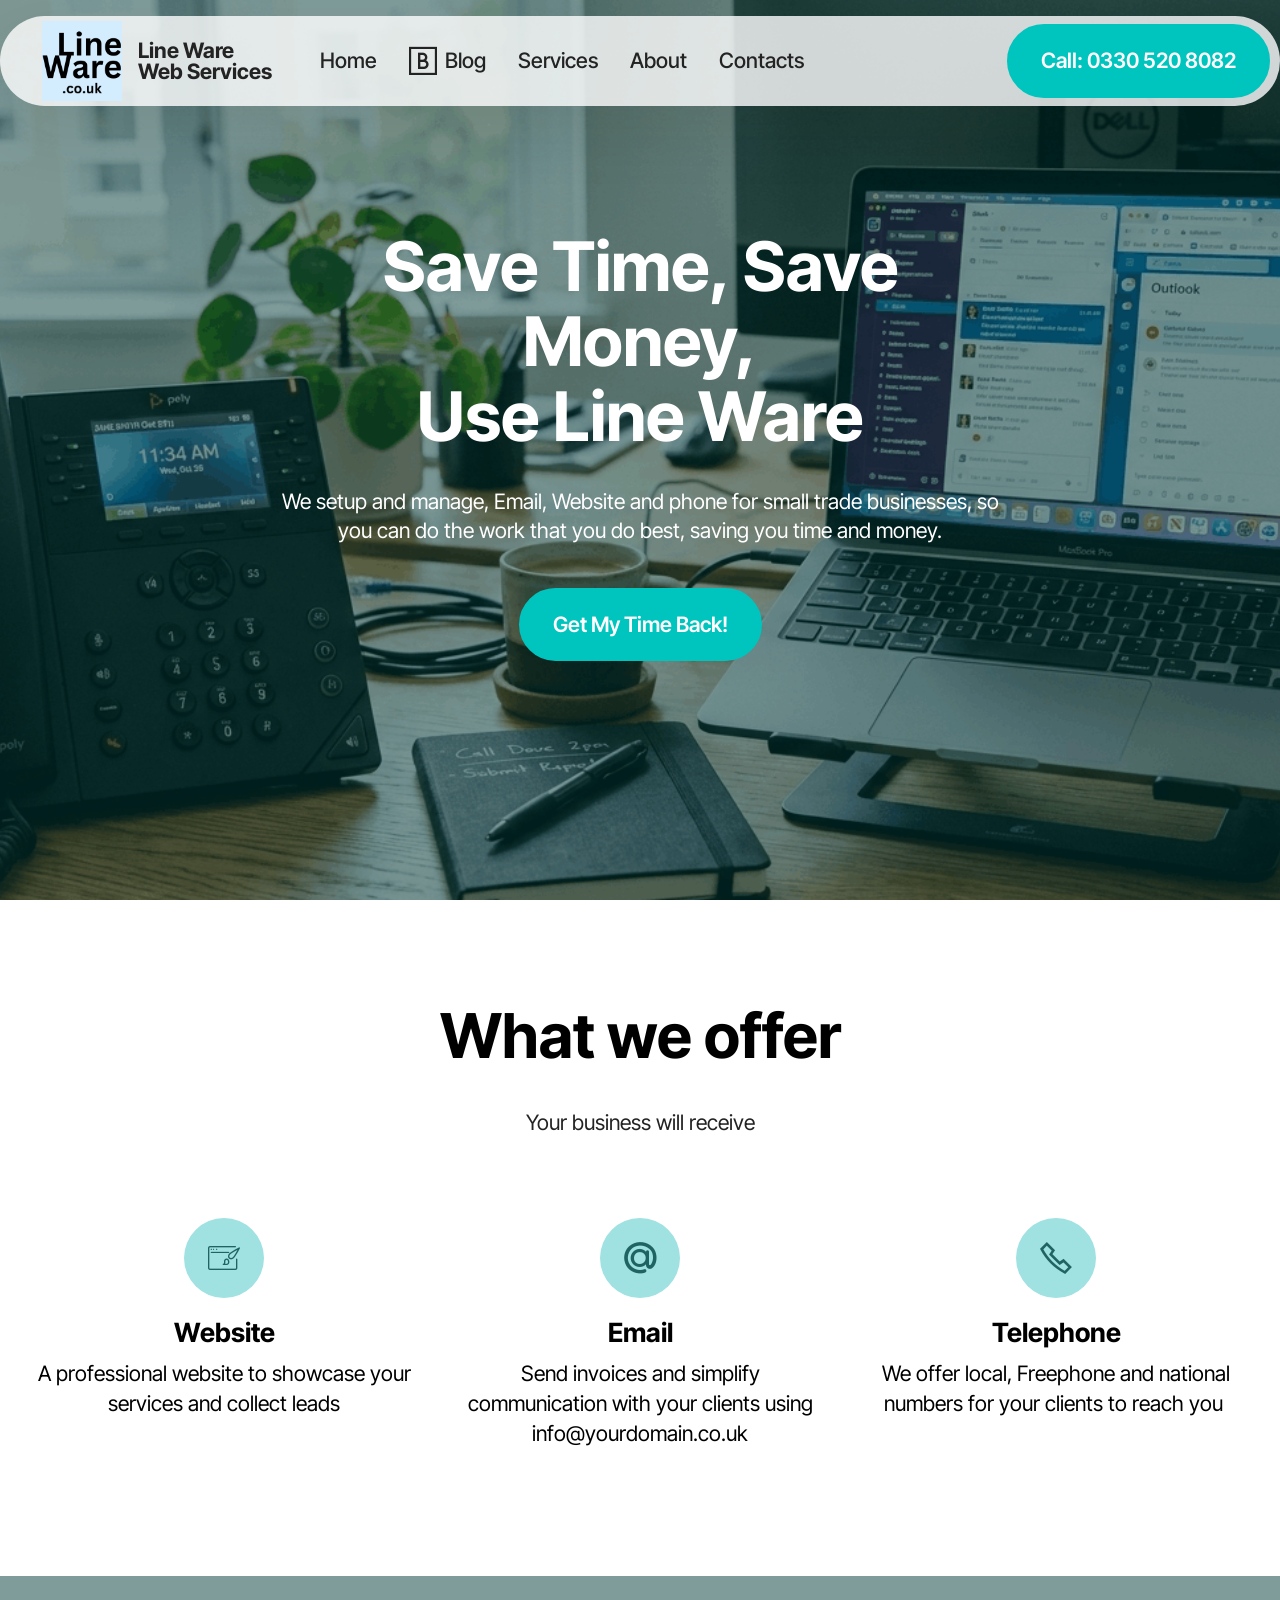
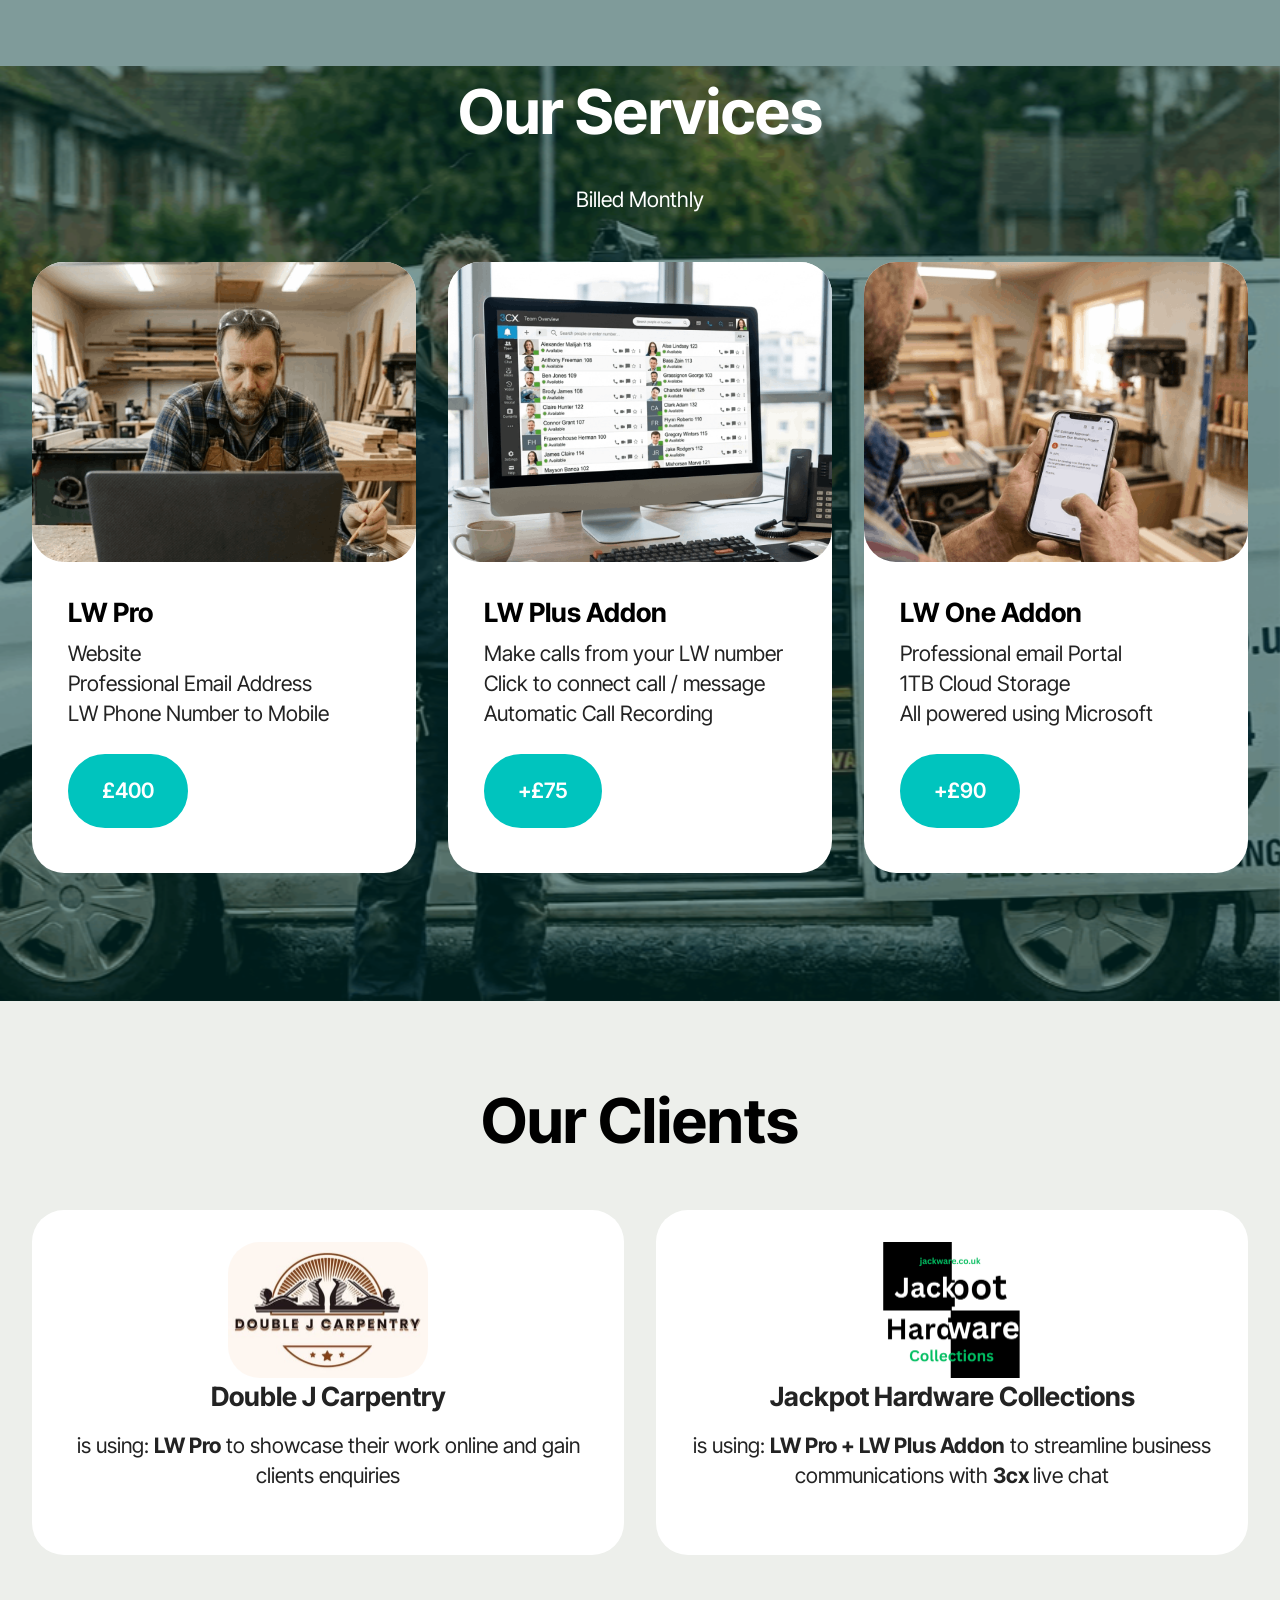
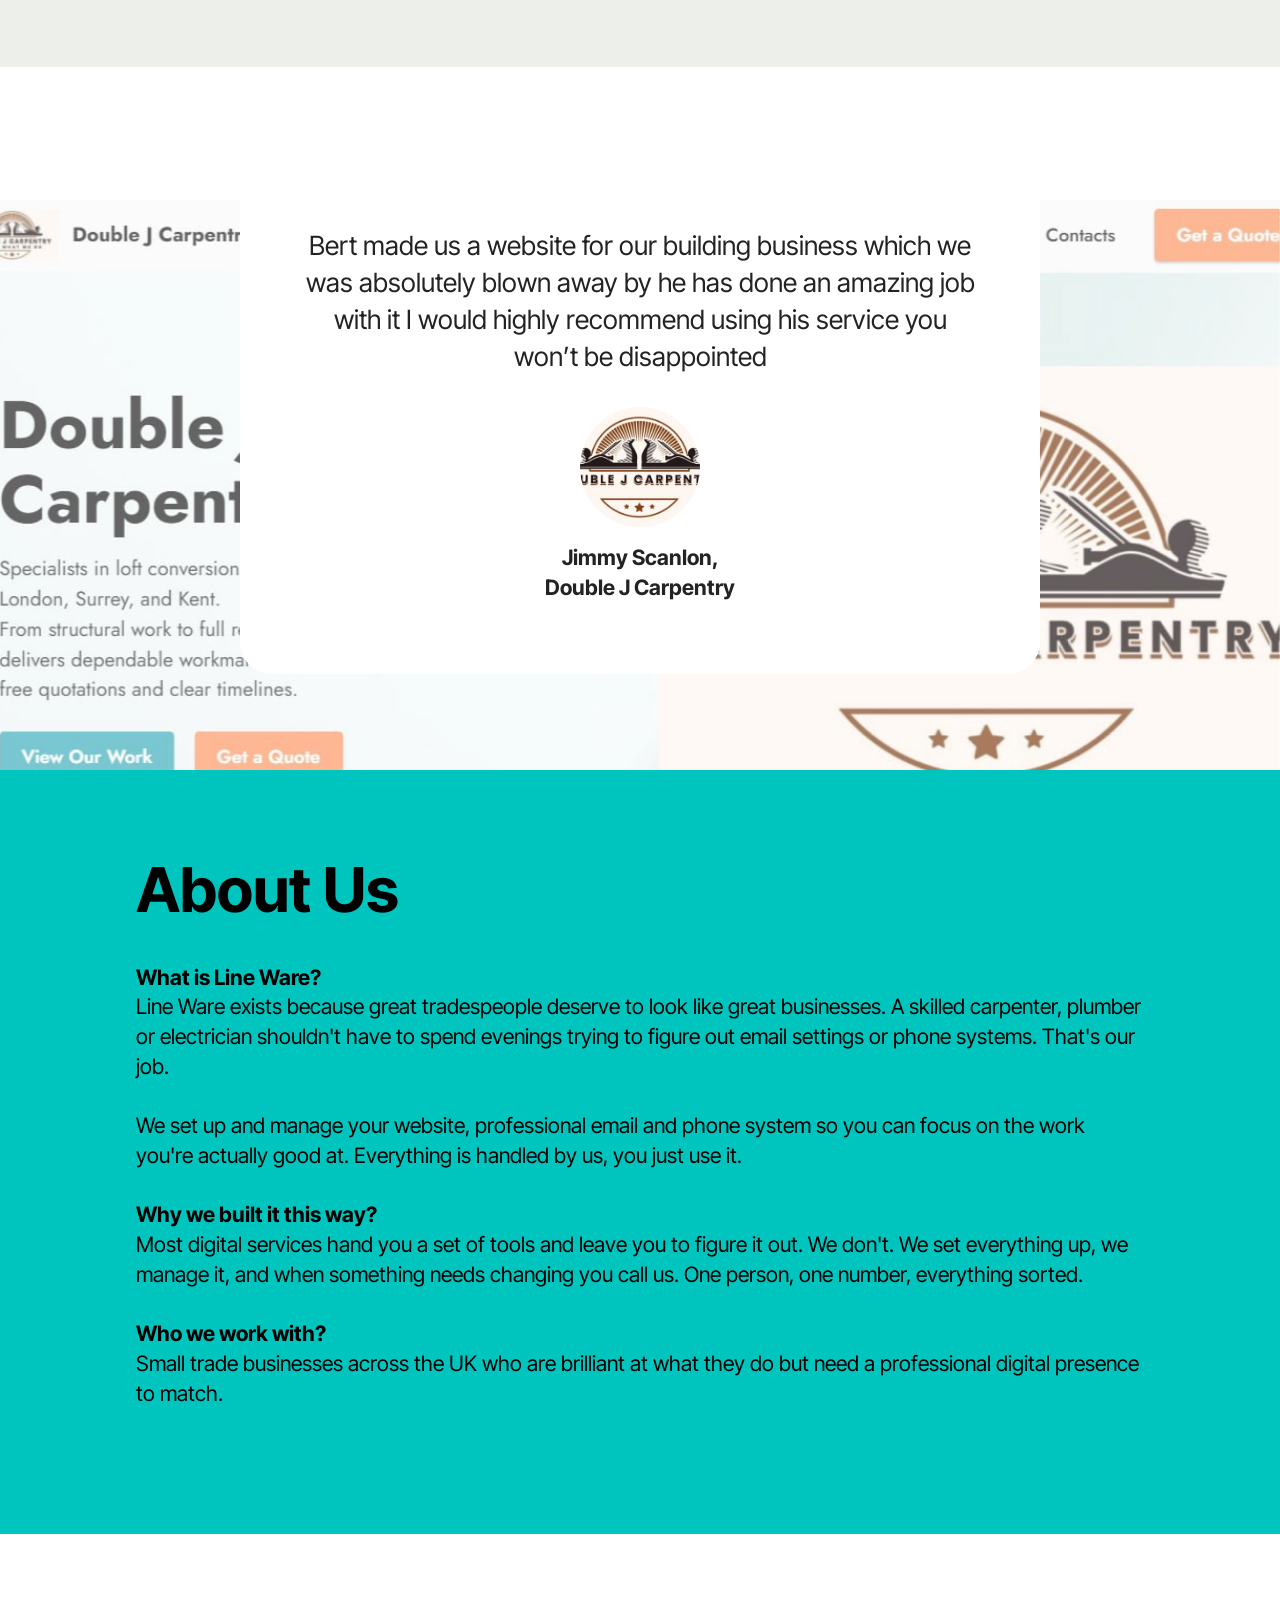
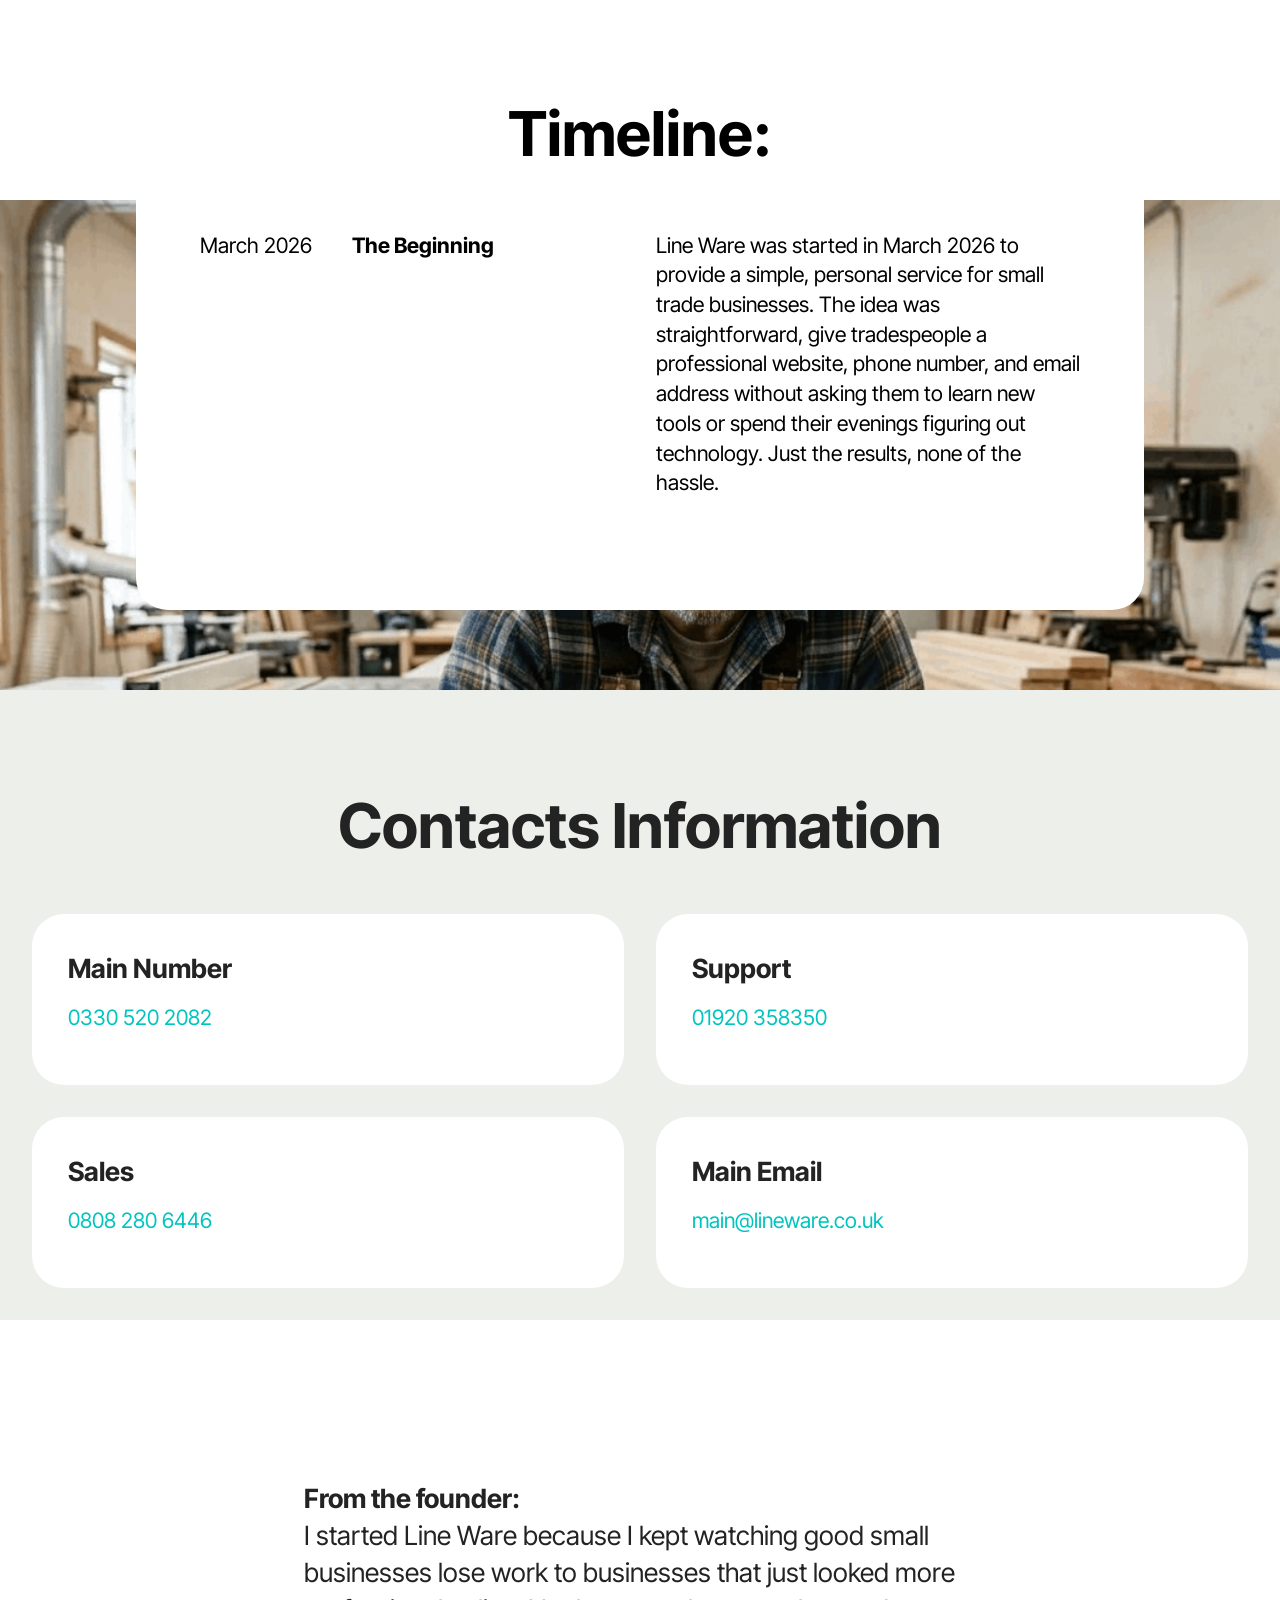
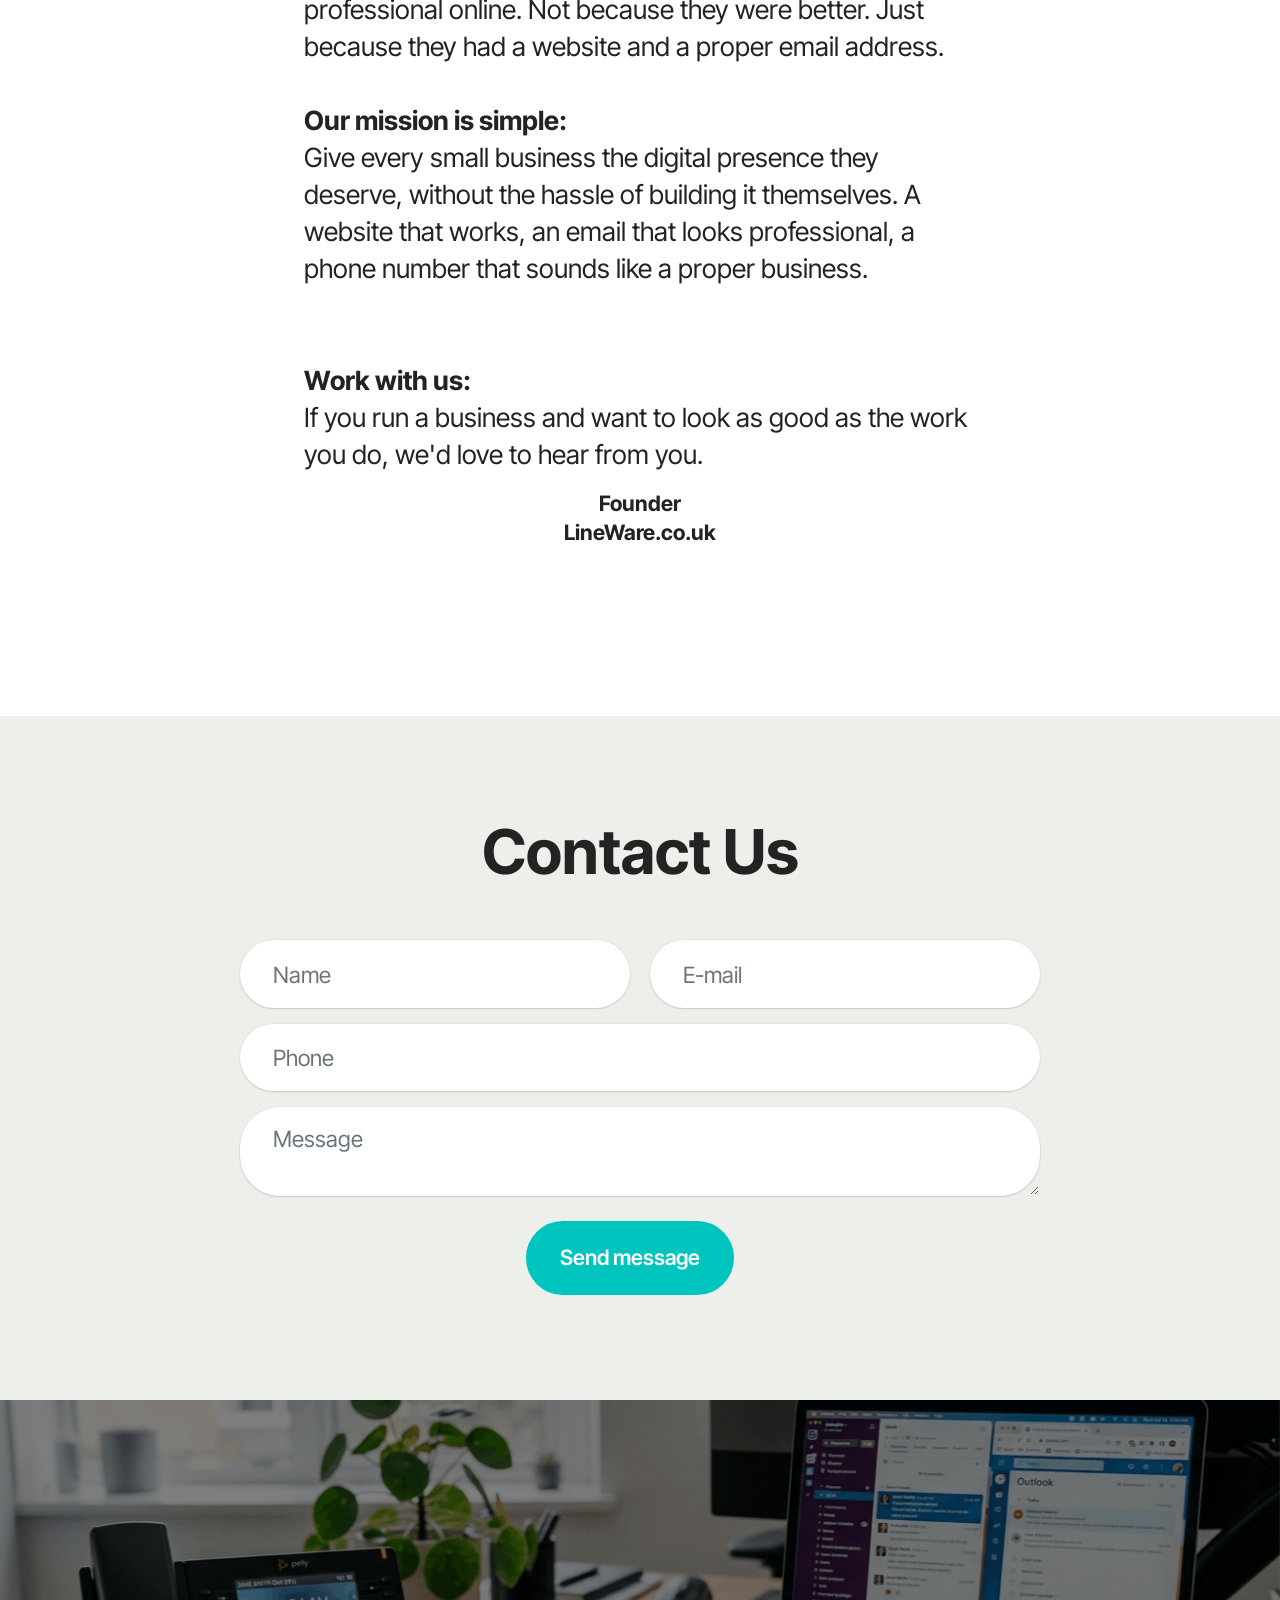
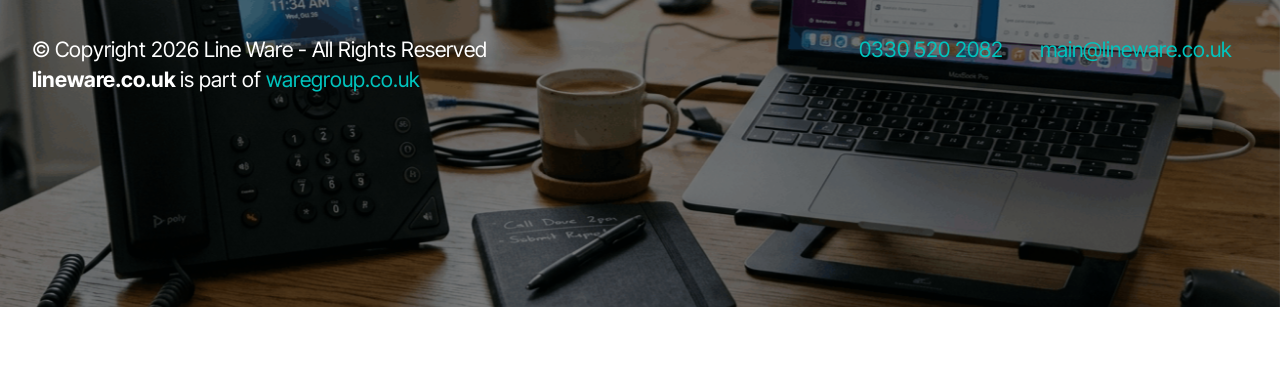
==== commit cfeca990: "c" ====
--- a/index.html
+++ b/index.html
@@ -13,15 +13,6 @@
   <link rel="shortcut icon" href="assets/images/linewarelogo1-128x128-2.png" type="image/x-icon">
   <meta name="description" content="">
   
-<!-- Google tag (gtag.js) -->
-<script async="" src="https://www.googletagmanager.com/gtag/js?id=AW-18025597961"></script>
-<script>
-  window.dataLayer = window.dataLayer || [];
-  function gtag(){dataLayer.push(arguments);}
-  gtag('js', new Date());
-
-  gtag('config', 'AW-18025597961');
-</script>
   
   <title>Line Ware | Small Business Website, Email and VoIP Telephone</title>
   <link rel="stylesheet" href="assets/web/assets/mobirise-icons2/mobirise2.css">
@@ -36,7 +27,7 @@
   <link rel="stylesheet" href="assets/theme/css/style.css">
   <link rel="preload" href="https://fonts.googleapis.com/css?family=Inter+Tight:100,200,300,400,500,600,700,800,900,100i,200i,300i,400i,500i,600i,700i,800i,900i&display=swap" as="style" onload="this.onload=null;this.rel='stylesheet'">
   <noscript><link rel="stylesheet" href="https://fonts.googleapis.com/css?family=Inter+Tight:100,200,300,400,500,600,700,800,900,100i,200i,300i,400i,500i,600i,700i,800i,900i&display=swap"></noscript>
-  <link rel="preload" as="style" href="assets/mobirise/css/mbr-additional.css?v=1ufSdg"><link rel="stylesheet" href="assets/mobirise/css/mbr-additional.css?v=1ufSdg" type="text/css">
+  <link rel="preload" as="style" href="assets/mobirise/css/mbr-additional.css?v=IDzywk"><link rel="stylesheet" href="assets/mobirise/css/mbr-additional.css?v=IDzywk" type="text/css">
 
   
   
@@ -74,50 +65,11 @@
 						<a class="nav-link link text-black text-primary display-4" href="index.html#contacts01-7">Contacts</a>
 					</li></ul>
 				
-				<div class="navbar-buttons mbr-section-btn"><a class="btn btn-warning display-4" href="tel:+443305202132">Call: 0330 520 2132</a></div>
+				<div class="navbar-buttons mbr-section-btn"><a class="btn btn-warning display-4" href="tel:+443305202132">Call: 0330 520 8082</a></div>
 			</div>
 		</div>
 	</nav>
 </section>
-
-<!--Use the below code snippet to provide real time updates to the live chat plugin without the need of copying and paste each time to your website when changes are made via PBX-->
-<call-us-selector phonesystem-url="https://1094.3cx.cloud" party="LiveChat601997"></call-us-selector>
- 
-<!--Incase you don't want real time updates to the live chat plugin when options are changed, use the below code snippet. Please note that each time you change the settings you will need to copy and paste the snippet code to your website--> 
-<!--<call-us 
-phonesystem-url="https://1094.3cx.cloud" 
-style="position:fixed;font-size:16px;line-height:17px;z-index: 99999;--call-us-main-accent-color:#3397D4;--call-us-main-background-color:#FFFFFF;--call-us-plate-background-color:#373737;--call-us-plate-font-color:#E6E6E6;--call-us-main-font-color:#000000;--call-us-agent-bubble-color:#00000010;right: 20px; bottom: 20px;" 
-id="wp-live-chat-by-3CX" 
-minimized="false" 
-animation-style="slideup" 
-party="LiveChat601997" 
-minimized-style="bubbleright" 
-allow-call="true" 
-allow-video="false" 
-allow-soundnotifications="true" 
-enable-mute="true" 
-enable-onmobile="true" 
-offline-enabled="true" 
-enable="true" 
-ignore-queueownership="true" 
-authentication="both" 
-operator-name="Line Ware Customer Service" 
-show-operator-actual-name="true" 
-aknowledge-received="true" 
-operator-icon="[data-uri]" 
-gdpr-enabled="false" 
-message-userinfo-format="both" 
-message-dateformat="both" 
-lang="en" 
-button-icon-type="default" 
-greeting-visibility="none" 
-greeting-offline-visibility="none" 
-chat-delay="2000" 
-enable-direct-call="true" 
-enable-ga="false" 
-></call-us>--> 
-<script defer src="https://downloads-global.3cx.com/downloads/livechatandtalk/v1/callus.js" id="tcx-callus-js" charset="utf-8"></script>
-
 
 <section data-bs-version="5.1" class="header09 startm5 cid-vegf2ZoHhn mbr-fullscreen mbr-parallax-background" id="header09-2k">	
     
@@ -473,7 +425,7 @@
         </div>
         <div class="row justify-content-center">
             <div class="col-lg-8 mx-auto mbr-form" data-form-type="formoid">
-                <form action="https://mobirise.eu/" method="POST" class="mbr-form form-with-styler" data-form-title="Form Name"><input type="hidden" name="email" data-form-email="true" value="nfyNQ12z/FqWvwlRYQ2njKutF/FfAF51Jces3Ekrohovw02IX2mPVcnRQnF+k9FW1weRcMaXVYSbk3iktKI5ImjQaGKyIuERBlK9wb8QaSUBMVod0Fwx+yF8SZIomxgj">
+                <form action="https://mobirise.eu/" method="POST" class="mbr-form form-with-styler" data-form-title="Form Name"><input type="hidden" name="email" data-form-email="true" value="SgoBywmzWT1YbYyVBEOZGTvNxQCrlRtBS1y3j3xiSm4VLg4qUEr9aA4l77rOSp485/jHzACLVcvg98Nqq/1skforv36xOGqwkS+zwdwnWHOJm+mBaKsBBOWEMCEGsMVQ">
                     <div class="row">
                         <div hidden="hidden" data-form-alert="" class="alert alert-success col-12">Thanks for filling out the form!</div>
                         <div hidden="hidden" data-form-alert-danger="" class="alert alert-danger col-12">
@@ -526,7 +478,7 @@
             </div>
         </div>
     </div>
-</section><section class="display-7" style="padding: 0;align-items: center;justify-content: center;flex-wrap: wrap;    align-content: center;display: flex;position: relative;height: 4rem;"><a href="https://mobiri.se/" style="flex: 1 1;height: 4rem;position: absolute;width: 100%;z-index: 1;"><img alt="" style="height: 4rem;" src="[data-uri]"></a><p style="margin: 0;text-align: center;" class="display-7">&#8204;</p><a style="z-index:1" href="https://mobirise.com/html-builder.html">HTML Website Builder</a></section><script src="assets/bootstrap/js/bootstrap.bundle.min.js"></script>  <script src="assets/parallax/jarallax.js"></script>  <script src="assets/smoothscroll/smooth-scroll.js"></script>  <script src="assets/ytplayer/index.js"></script>  <script src="assets/dropdown/js/navbar-dropdown.js"></script>  <script src="assets/vimeoplayer/player.js"></script>  <script src="assets/theme/js/script.js"></script>  <script src="assets/formoid/formoid.min.js"></script>  
+</section><section class="display-7" style="padding: 0;align-items: center;justify-content: center;flex-wrap: wrap;    align-content: center;display: flex;position: relative;height: 4rem;"><a href="https://mobiri.se/" style="flex: 1 1;height: 4rem;position: absolute;width: 100%;z-index: 1;"><img alt="" style="height: 4rem;" src="[data-uri]"></a><p style="margin: 0;text-align: center;" class="display-7">&#8204;</p><a style="z-index:1" href="https://mobirise.com/builder/ai-website-generator.html">AI Website Generator</a></section><script src="assets/bootstrap/js/bootstrap.bundle.min.js"></script>  <script src="assets/parallax/jarallax.js"></script>  <script src="assets/smoothscroll/smooth-scroll.js"></script>  <script src="assets/ytplayer/index.js"></script>  <script src="assets/dropdown/js/navbar-dropdown.js"></script>  <script src="assets/vimeoplayer/player.js"></script>  <script src="assets/theme/js/script.js"></script>  <script src="assets/formoid/formoid.min.js"></script>  
   
   
  <div id="scrollToTop" class="scrollToTop mbr-arrow-up"><a style="text-align: center;"><i class="mbr-arrow-up-icon mbr-arrow-up-icon-cm cm-icon cm-icon-smallarrow-up"></i></a></div>
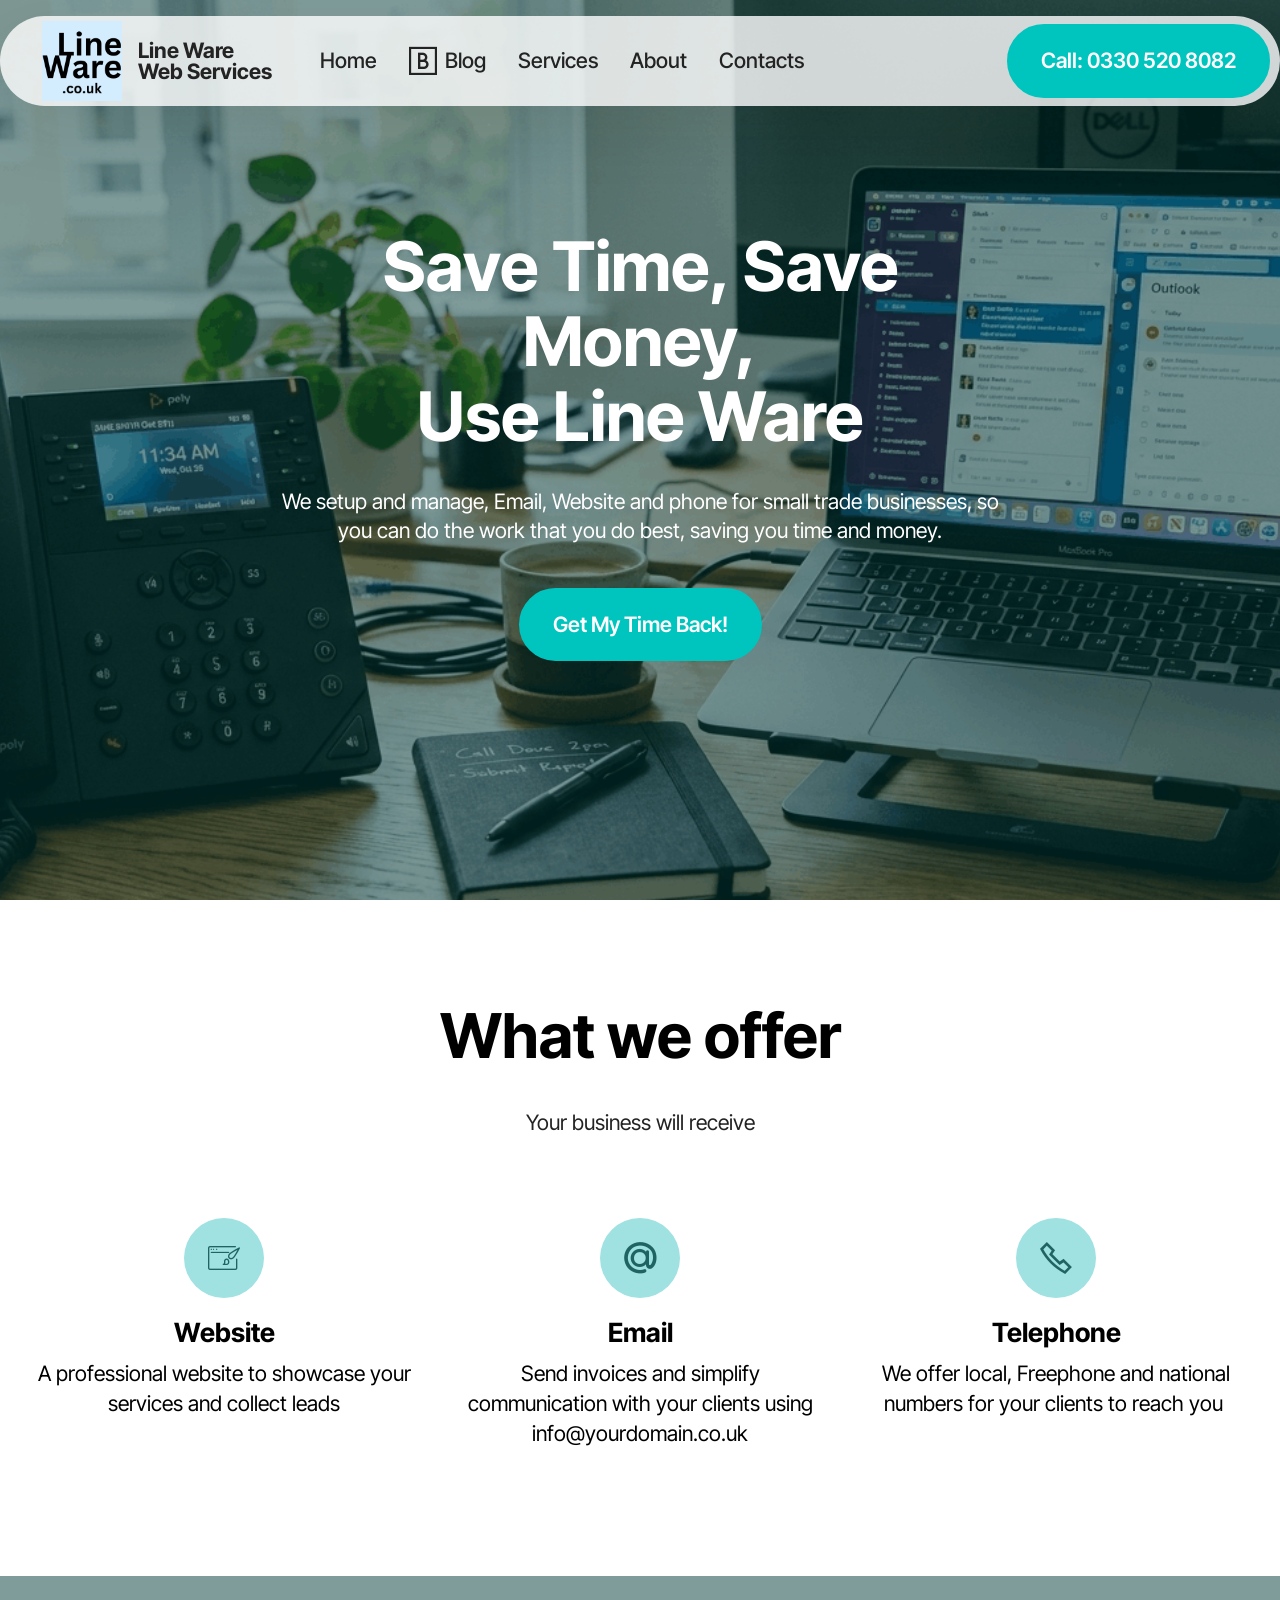
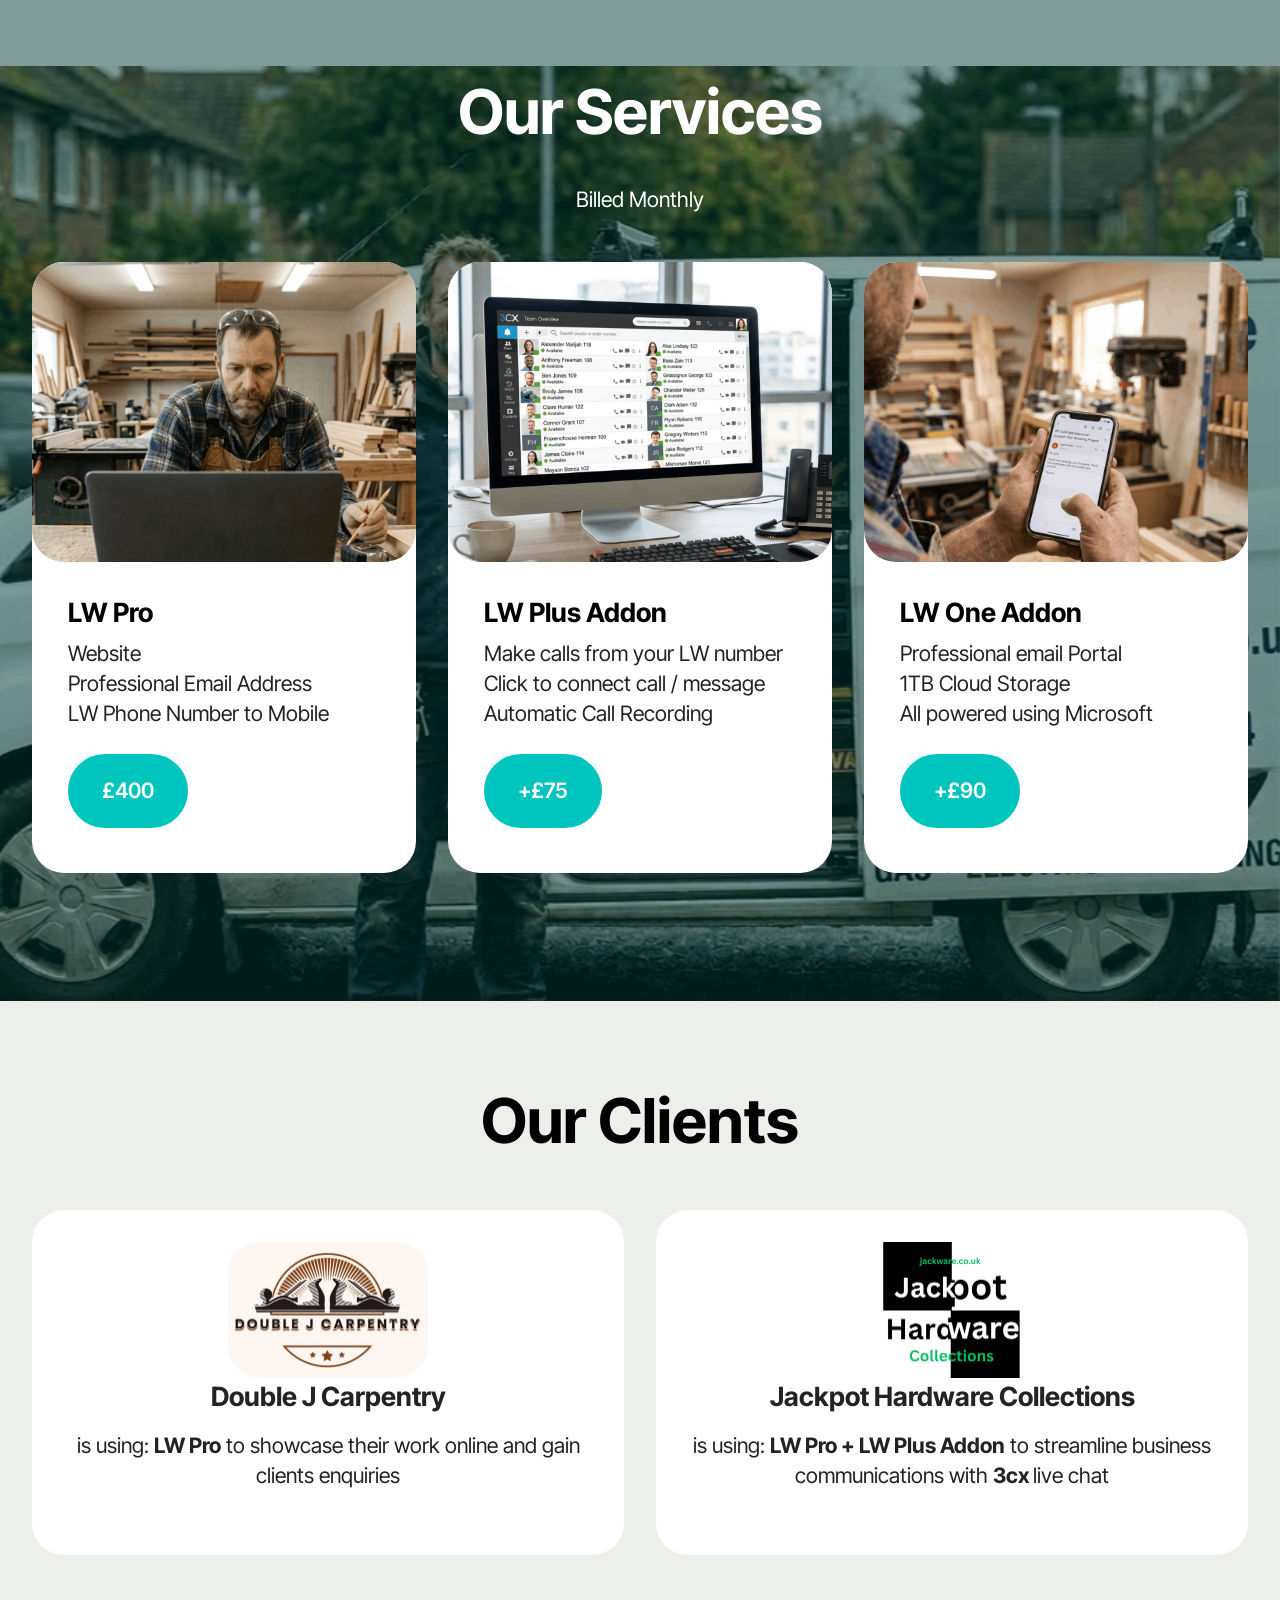
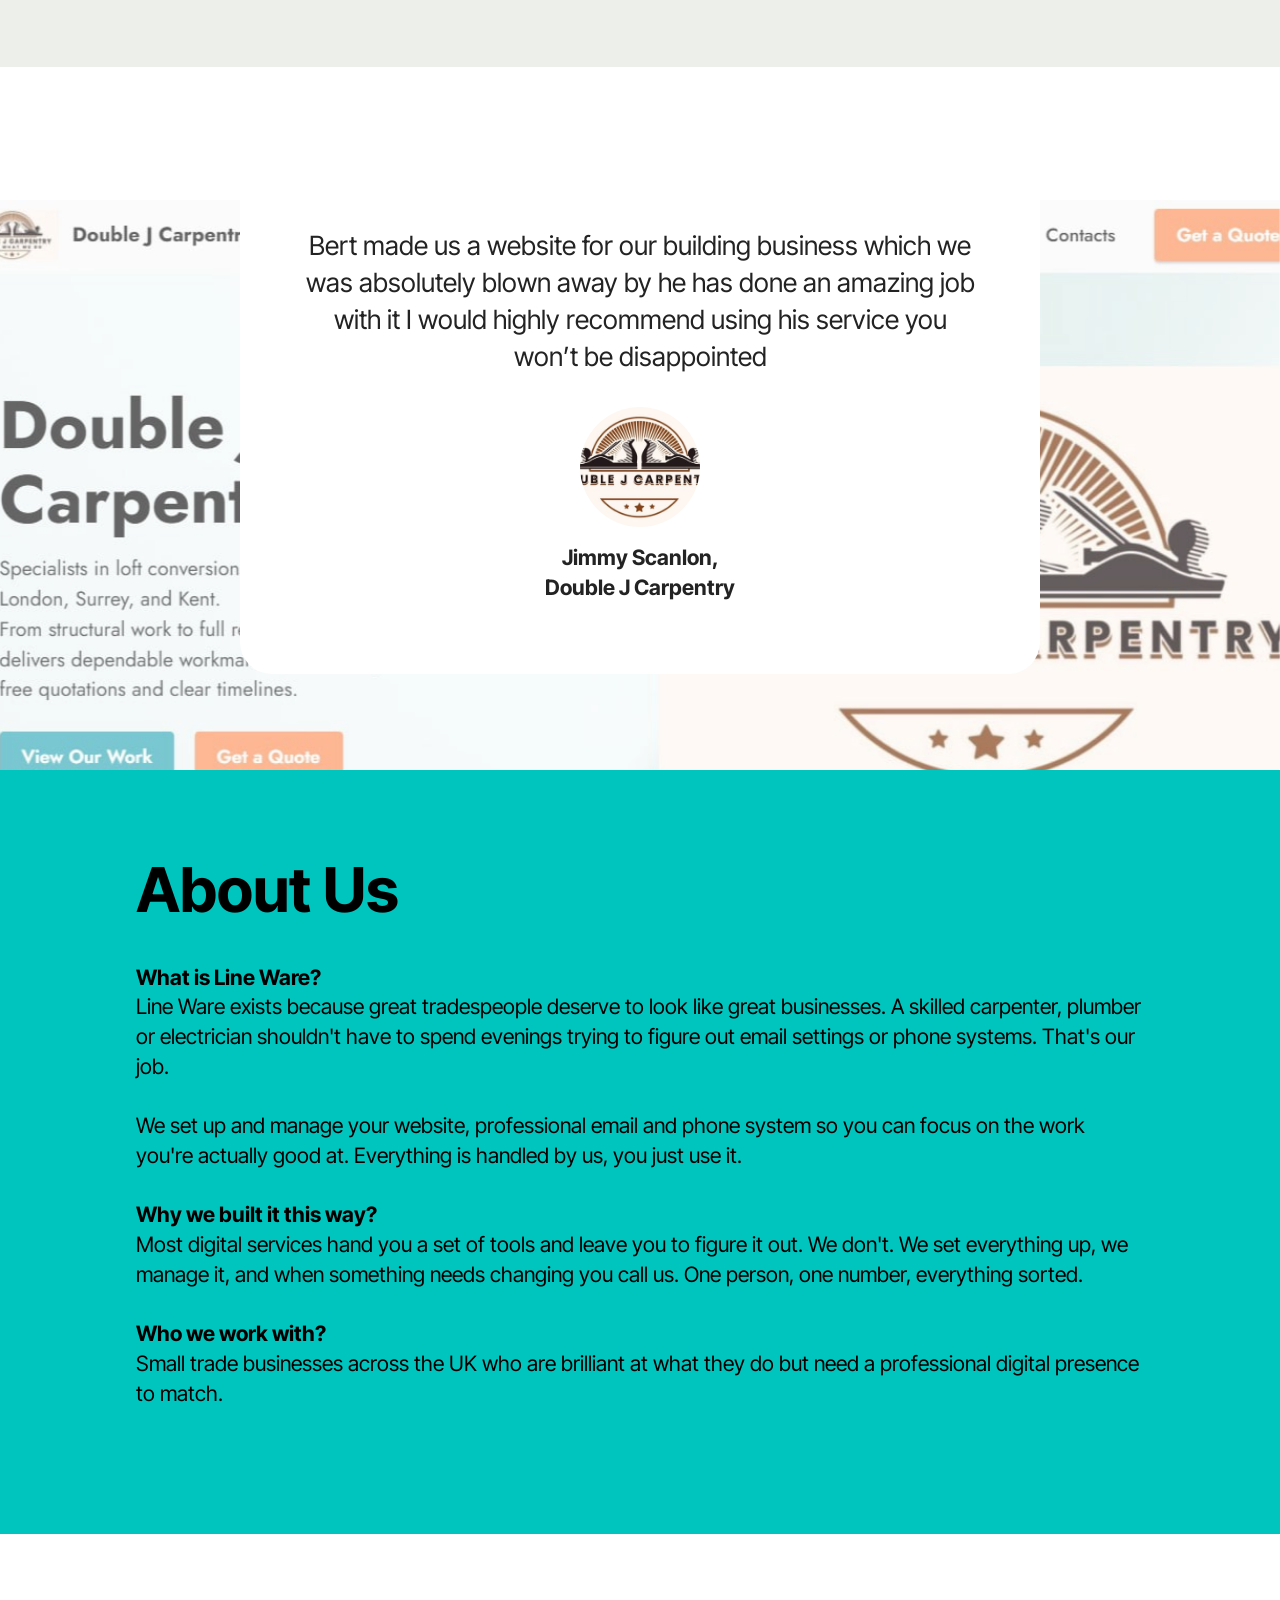
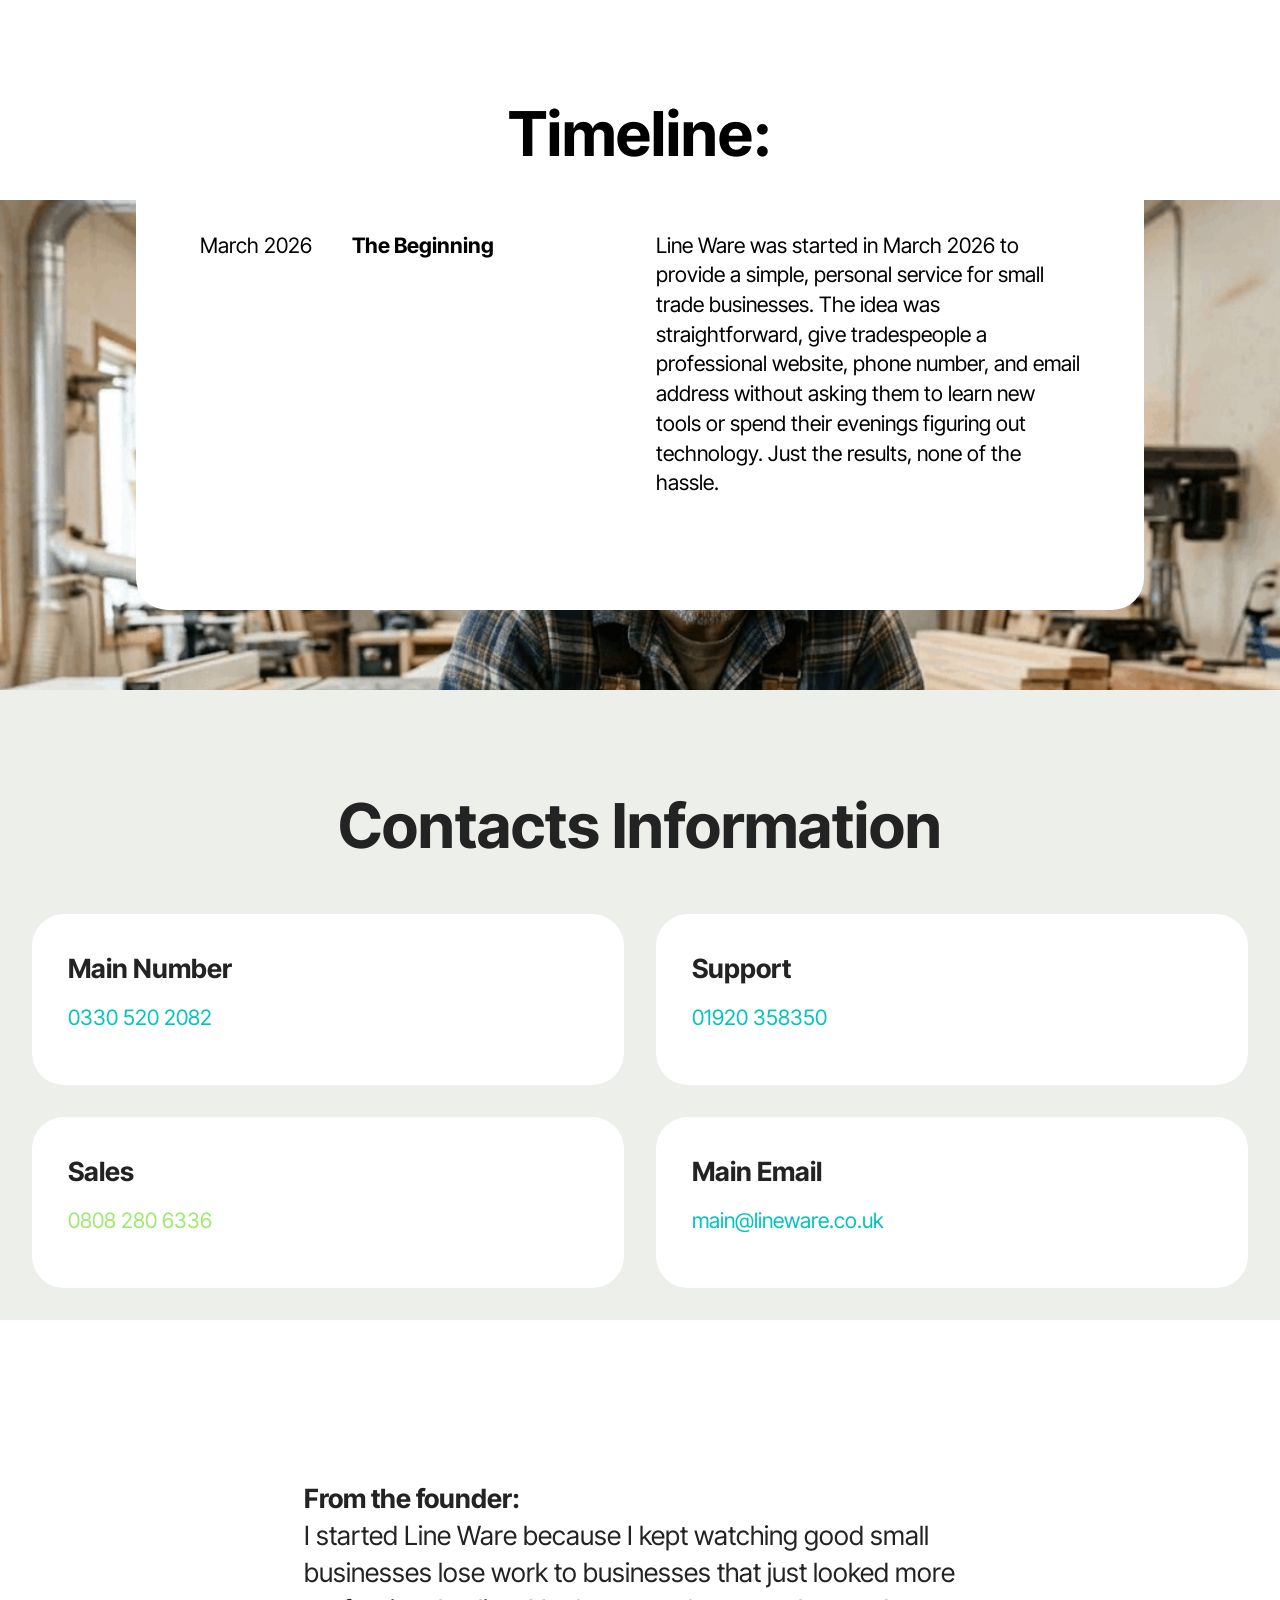
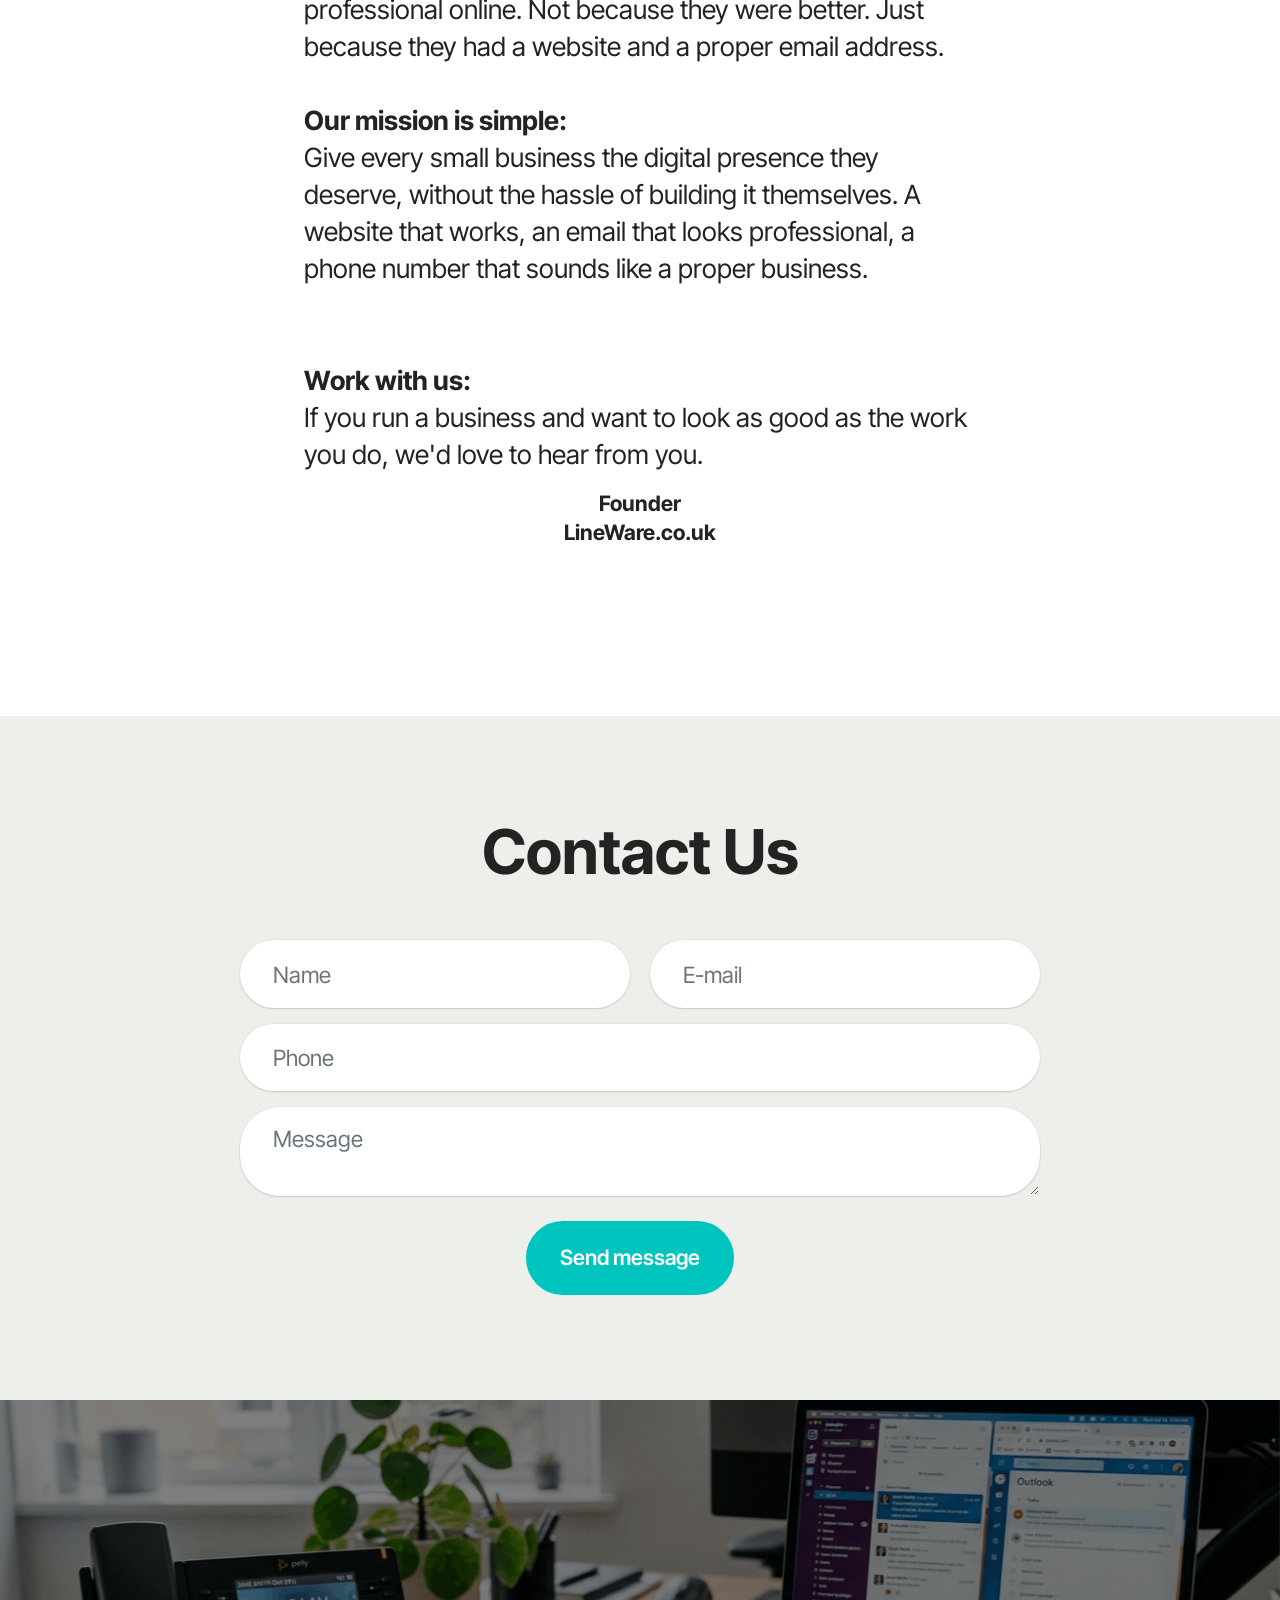
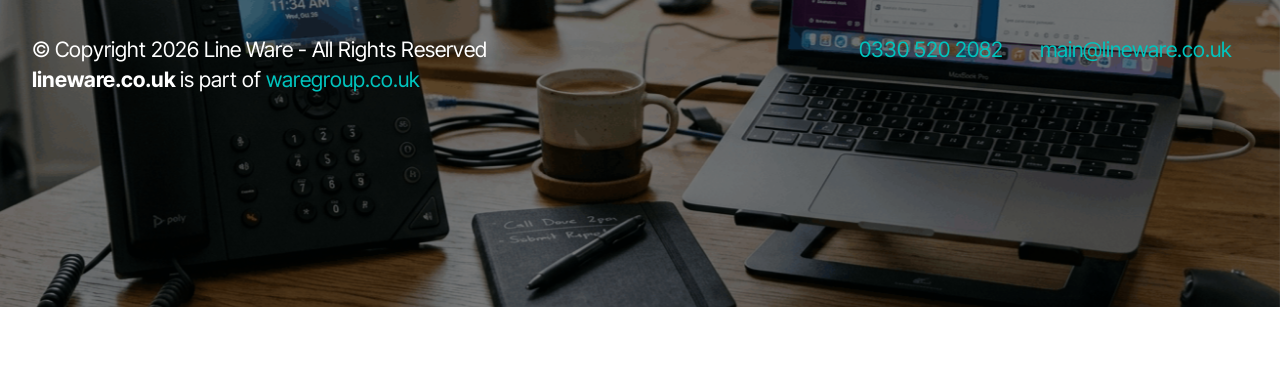
==== commit f4f7d279: "c" ====
--- a/index.html
+++ b/index.html
@@ -27,7 +27,7 @@
   <link rel="stylesheet" href="assets/theme/css/style.css">
   <link rel="preload" href="https://fonts.googleapis.com/css?family=Inter+Tight:100,200,300,400,500,600,700,800,900,100i,200i,300i,400i,500i,600i,700i,800i,900i&display=swap" as="style" onload="this.onload=null;this.rel='stylesheet'">
   <noscript><link rel="stylesheet" href="https://fonts.googleapis.com/css?family=Inter+Tight:100,200,300,400,500,600,700,800,900,100i,200i,300i,400i,500i,600i,700i,800i,900i&display=swap"></noscript>
-  <link rel="preload" as="style" href="assets/mobirise/css/mbr-additional.css?v=IDzywk"><link rel="stylesheet" href="assets/mobirise/css/mbr-additional.css?v=IDzywk" type="text/css">
+  <link rel="preload" as="style" href="assets/mobirise/css/mbr-additional.css?v=5BjFae"><link rel="stylesheet" href="assets/mobirise/css/mbr-additional.css?v=5BjFae" type="text/css">
 
   
   
@@ -372,7 +372,7 @@
                     <div class="text-wrapper">
                         <h6 class="card-title mbr-fonts-style mb-3 display-5">
                             <strong>Sales</strong></h6>
-                        <p class="mbr-text mbr-fonts-style display-7"><a href="tel:+448082806446" class="text-warning">0808 280 6446</a></p>
+                        <p class="mbr-text mbr-fonts-style display-7"><a href="tel:+448082806336" class="text-primary">0808 280 6336</a><br></p>
                     </div>
                 </div>
             </div><div class="item features-without-image col-12 col-md-6">
@@ -425,7 +425,7 @@
         </div>
         <div class="row justify-content-center">
             <div class="col-lg-8 mx-auto mbr-form" data-form-type="formoid">
-                <form action="https://mobirise.eu/" method="POST" class="mbr-form form-with-styler" data-form-title="Form Name"><input type="hidden" name="email" data-form-email="true" value="SgoBywmzWT1YbYyVBEOZGTvNxQCrlRtBS1y3j3xiSm4VLg4qUEr9aA4l77rOSp485/jHzACLVcvg98Nqq/1skforv36xOGqwkS+zwdwnWHOJm+mBaKsBBOWEMCEGsMVQ">
+                <form action="https://mobirise.eu/" method="POST" class="mbr-form form-with-styler" data-form-title="Form Name"><input type="hidden" name="email" data-form-email="true" value="25NCD7ygeb44IGulgGbnHnGTR8lcyyvCw+B1gEGdNPw2osfRYmiozr5glHy1hRWMqGWWPv0/HyBX58nHio4e5s/is7NHZVLlOOTurZQcYy+BCZcmCO6WOOTz8z67P7Xt">
                     <div class="row">
                         <div hidden="hidden" data-form-alert="" class="alert alert-success col-12">Thanks for filling out the form!</div>
                         <div hidden="hidden" data-form-alert-danger="" class="alert alert-danger col-12">
@@ -478,7 +478,7 @@
             </div>
         </div>
     </div>
-</section><section class="display-7" style="padding: 0;align-items: center;justify-content: center;flex-wrap: wrap;    align-content: center;display: flex;position: relative;height: 4rem;"><a href="https://mobiri.se/" style="flex: 1 1;height: 4rem;position: absolute;width: 100%;z-index: 1;"><img alt="" style="height: 4rem;" src="[data-uri]"></a><p style="margin: 0;text-align: center;" class="display-7">&#8204;</p><a style="z-index:1" href="https://mobirise.com/builder/ai-website-generator.html">AI Website Generator</a></section><script src="assets/bootstrap/js/bootstrap.bundle.min.js"></script>  <script src="assets/parallax/jarallax.js"></script>  <script src="assets/smoothscroll/smooth-scroll.js"></script>  <script src="assets/ytplayer/index.js"></script>  <script src="assets/dropdown/js/navbar-dropdown.js"></script>  <script src="assets/vimeoplayer/player.js"></script>  <script src="assets/theme/js/script.js"></script>  <script src="assets/formoid/formoid.min.js"></script>  
+</section><section class="display-7" style="padding: 0;align-items: center;justify-content: center;flex-wrap: wrap;    align-content: center;display: flex;position: relative;height: 4rem;"><a href="https://mobiri.se/" style="flex: 1 1;height: 4rem;position: absolute;width: 100%;z-index: 1;"><img alt="" style="height: 4rem;" src="[data-uri]"></a><p style="margin: 0;text-align: center;" class="display-7">&#8204;</p><a style="z-index:1" href="https://mobirise.com/builder/ai-website-builder.html">AI Website Software</a></section><script src="assets/bootstrap/js/bootstrap.bundle.min.js"></script>  <script src="assets/parallax/jarallax.js"></script>  <script src="assets/smoothscroll/smooth-scroll.js"></script>  <script src="assets/ytplayer/index.js"></script>  <script src="assets/dropdown/js/navbar-dropdown.js"></script>  <script src="assets/vimeoplayer/player.js"></script>  <script src="assets/theme/js/script.js"></script>  <script src="assets/formoid/formoid.min.js"></script>  
   
   
  <div id="scrollToTop" class="scrollToTop mbr-arrow-up"><a style="text-align: center;"><i class="mbr-arrow-up-icon mbr-arrow-up-icon-cm cm-icon cm-icon-smallarrow-up"></i></a></div>
--- a/assets/mobirise/css/mbr-additional.css
+++ b/assets/mobirise/css/mbr-additional.css
@@ -5727,18 +5727,18 @@
 .cid-vdQGqR2yf3 .image-wrapper img {
   width: 100%;
 }
-.cid-vdQGqRtXti {
+.cid-vfouTj6ucW {
   padding-top: 5rem;
   padding-bottom: 0rem;
   background-color: #ffffff;
 }
-.cid-vdQGqRtXti .mbr-text {
+.cid-vfouTj6ucW .mbr-text {
   color: #000000;
 }
-.cid-vdQGqRtXti .mbr-section-subtitle {
+.cid-vfouTj6ucW .mbr-section-subtitle {
   color: #000000;
 }
-.cid-vdQGqRtXti .mbr-section-title {
+.cid-vfouTj6ucW .mbr-section-title {
   color: #00c4be;
 }
 .cid-vdQGqRFWsA {
@@ -6436,18 +6436,18 @@
 .cid-vdQHkyxEzR .image-wrapper img {
   width: 100%;
 }
-.cid-vdQHkzhPjJ {
+.cid-vfovaQu5Kk {
   padding-top: 5rem;
   padding-bottom: 0rem;
   background-color: #ffffff;
 }
-.cid-vdQHkzhPjJ .mbr-text {
+.cid-vfovaQu5Kk .mbr-text {
   color: #000000;
 }
-.cid-vdQHkzhPjJ .mbr-section-subtitle {
+.cid-vfovaQu5Kk .mbr-section-subtitle {
   color: #000000;
 }
-.cid-vdQHkzhPjJ .mbr-section-title {
+.cid-vfovaQu5Kk .mbr-section-title {
   color: #00c4be;
 }
 .cid-vdQHkzQKed {
@@ -7145,18 +7145,18 @@
 .cid-vdQHp9aWq4 .image-wrapper img {
   width: 100%;
 }
-.cid-vdQHp9y4fW {
+.cid-vfovkAmHON {
   padding-top: 5rem;
   padding-bottom: 0rem;
   background-color: #ffffff;
 }
-.cid-vdQHp9y4fW .mbr-text {
+.cid-vfovkAmHON .mbr-text {
   color: #000000;
 }
-.cid-vdQHp9y4fW .mbr-section-subtitle {
+.cid-vfovkAmHON .mbr-section-subtitle {
   color: #000000;
 }
-.cid-vdQHp9y4fW .mbr-section-title {
+.cid-vfovkAmHON .mbr-section-title {
   color: #00c4be;
 }
 .cid-vdQHp9Np2z {
@@ -7854,18 +7854,18 @@
 .cid-vdQHso5X4L .image-wrapper img {
   width: 100%;
 }
-.cid-vdQHsotGvn {
+.cid-vfovsez7ai {
   padding-top: 5rem;
   padding-bottom: 0rem;
   background-color: #ffffff;
 }
-.cid-vdQHsotGvn .mbr-text {
+.cid-vfovsez7ai .mbr-text {
   color: #000000;
 }
-.cid-vdQHsotGvn .mbr-section-subtitle {
+.cid-vfovsez7ai .mbr-section-subtitle {
   color: #000000;
 }
-.cid-vdQHsotGvn .mbr-section-title {
+.cid-vfovsez7ai .mbr-section-title {
   color: #00c4be;
 }
 .cid-vdQHsoJnOh {
@@ -8563,18 +8563,18 @@
 .cid-ve1zlQki1u .image-wrapper img {
   width: 100%;
 }
-.cid-ve1zlQFPXu {
+.cid-vfovyGWmnL {
   padding-top: 5rem;
   padding-bottom: 0rem;
   background-color: #ffffff;
 }
-.cid-ve1zlQFPXu .mbr-text {
+.cid-vfovyGWmnL .mbr-text {
   color: #000000;
 }
-.cid-ve1zlQFPXu .mbr-section-subtitle {
+.cid-vfovyGWmnL .mbr-section-subtitle {
   color: #000000;
 }
-.cid-ve1zlQFPXu .mbr-section-title {
+.cid-vfovyGWmnL .mbr-section-title {
   color: #00c4be;
 }
 .cid-ve1zlQUWK1 {
--- a/assets/mobirise/css/mbr-additional.css
+++ b/assets/mobirise/css/mbr-additional.css
@@ -5727,18 +5727,18 @@
 .cid-vdQGqR2yf3 .image-wrapper img {
   width: 100%;
 }
-.cid-vdQGqRtXti {
+.cid-vfouTj6ucW {
   padding-top: 5rem;
   padding-bottom: 0rem;
   background-color: #ffffff;
 }
-.cid-vdQGqRtXti .mbr-text {
+.cid-vfouTj6ucW .mbr-text {
   color: #000000;
 }
-.cid-vdQGqRtXti .mbr-section-subtitle {
+.cid-vfouTj6ucW .mbr-section-subtitle {
   color: #000000;
 }
-.cid-vdQGqRtXti .mbr-section-title {
+.cid-vfouTj6ucW .mbr-section-title {
   color: #00c4be;
 }
 .cid-vdQGqRFWsA {
@@ -6436,18 +6436,18 @@
 .cid-vdQHkyxEzR .image-wrapper img {
   width: 100%;
 }
-.cid-vdQHkzhPjJ {
+.cid-vfovaQu5Kk {
   padding-top: 5rem;
   padding-bottom: 0rem;
   background-color: #ffffff;
 }
-.cid-vdQHkzhPjJ .mbr-text {
+.cid-vfovaQu5Kk .mbr-text {
   color: #000000;
 }
-.cid-vdQHkzhPjJ .mbr-section-subtitle {
+.cid-vfovaQu5Kk .mbr-section-subtitle {
   color: #000000;
 }
-.cid-vdQHkzhPjJ .mbr-section-title {
+.cid-vfovaQu5Kk .mbr-section-title {
   color: #00c4be;
 }
 .cid-vdQHkzQKed {
@@ -7145,18 +7145,18 @@
 .cid-vdQHp9aWq4 .image-wrapper img {
   width: 100%;
 }
-.cid-vdQHp9y4fW {
+.cid-vfovkAmHON {
   padding-top: 5rem;
   padding-bottom: 0rem;
   background-color: #ffffff;
 }
-.cid-vdQHp9y4fW .mbr-text {
+.cid-vfovkAmHON .mbr-text {
   color: #000000;
 }
-.cid-vdQHp9y4fW .mbr-section-subtitle {
+.cid-vfovkAmHON .mbr-section-subtitle {
   color: #000000;
 }
-.cid-vdQHp9y4fW .mbr-section-title {
+.cid-vfovkAmHON .mbr-section-title {
   color: #00c4be;
 }
 .cid-vdQHp9Np2z {
@@ -7854,18 +7854,18 @@
 .cid-vdQHso5X4L .image-wrapper img {
   width: 100%;
 }
-.cid-vdQHsotGvn {
+.cid-vfovsez7ai {
   padding-top: 5rem;
   padding-bottom: 0rem;
   background-color: #ffffff;
 }
-.cid-vdQHsotGvn .mbr-text {
+.cid-vfovsez7ai .mbr-text {
   color: #000000;
 }
-.cid-vdQHsotGvn .mbr-section-subtitle {
+.cid-vfovsez7ai .mbr-section-subtitle {
   color: #000000;
 }
-.cid-vdQHsotGvn .mbr-section-title {
+.cid-vfovsez7ai .mbr-section-title {
   color: #00c4be;
 }
 .cid-vdQHsoJnOh {
@@ -8563,18 +8563,18 @@
 .cid-ve1zlQki1u .image-wrapper img {
   width: 100%;
 }
-.cid-ve1zlQFPXu {
+.cid-vfovyGWmnL {
   padding-top: 5rem;
   padding-bottom: 0rem;
   background-color: #ffffff;
 }
-.cid-ve1zlQFPXu .mbr-text {
+.cid-vfovyGWmnL .mbr-text {
   color: #000000;
 }
-.cid-ve1zlQFPXu .mbr-section-subtitle {
+.cid-vfovyGWmnL .mbr-section-subtitle {
   color: #000000;
 }
-.cid-ve1zlQFPXu .mbr-section-title {
+.cid-vfovyGWmnL .mbr-section-title {
   color: #00c4be;
 }
 .cid-ve1zlQUWK1 {
